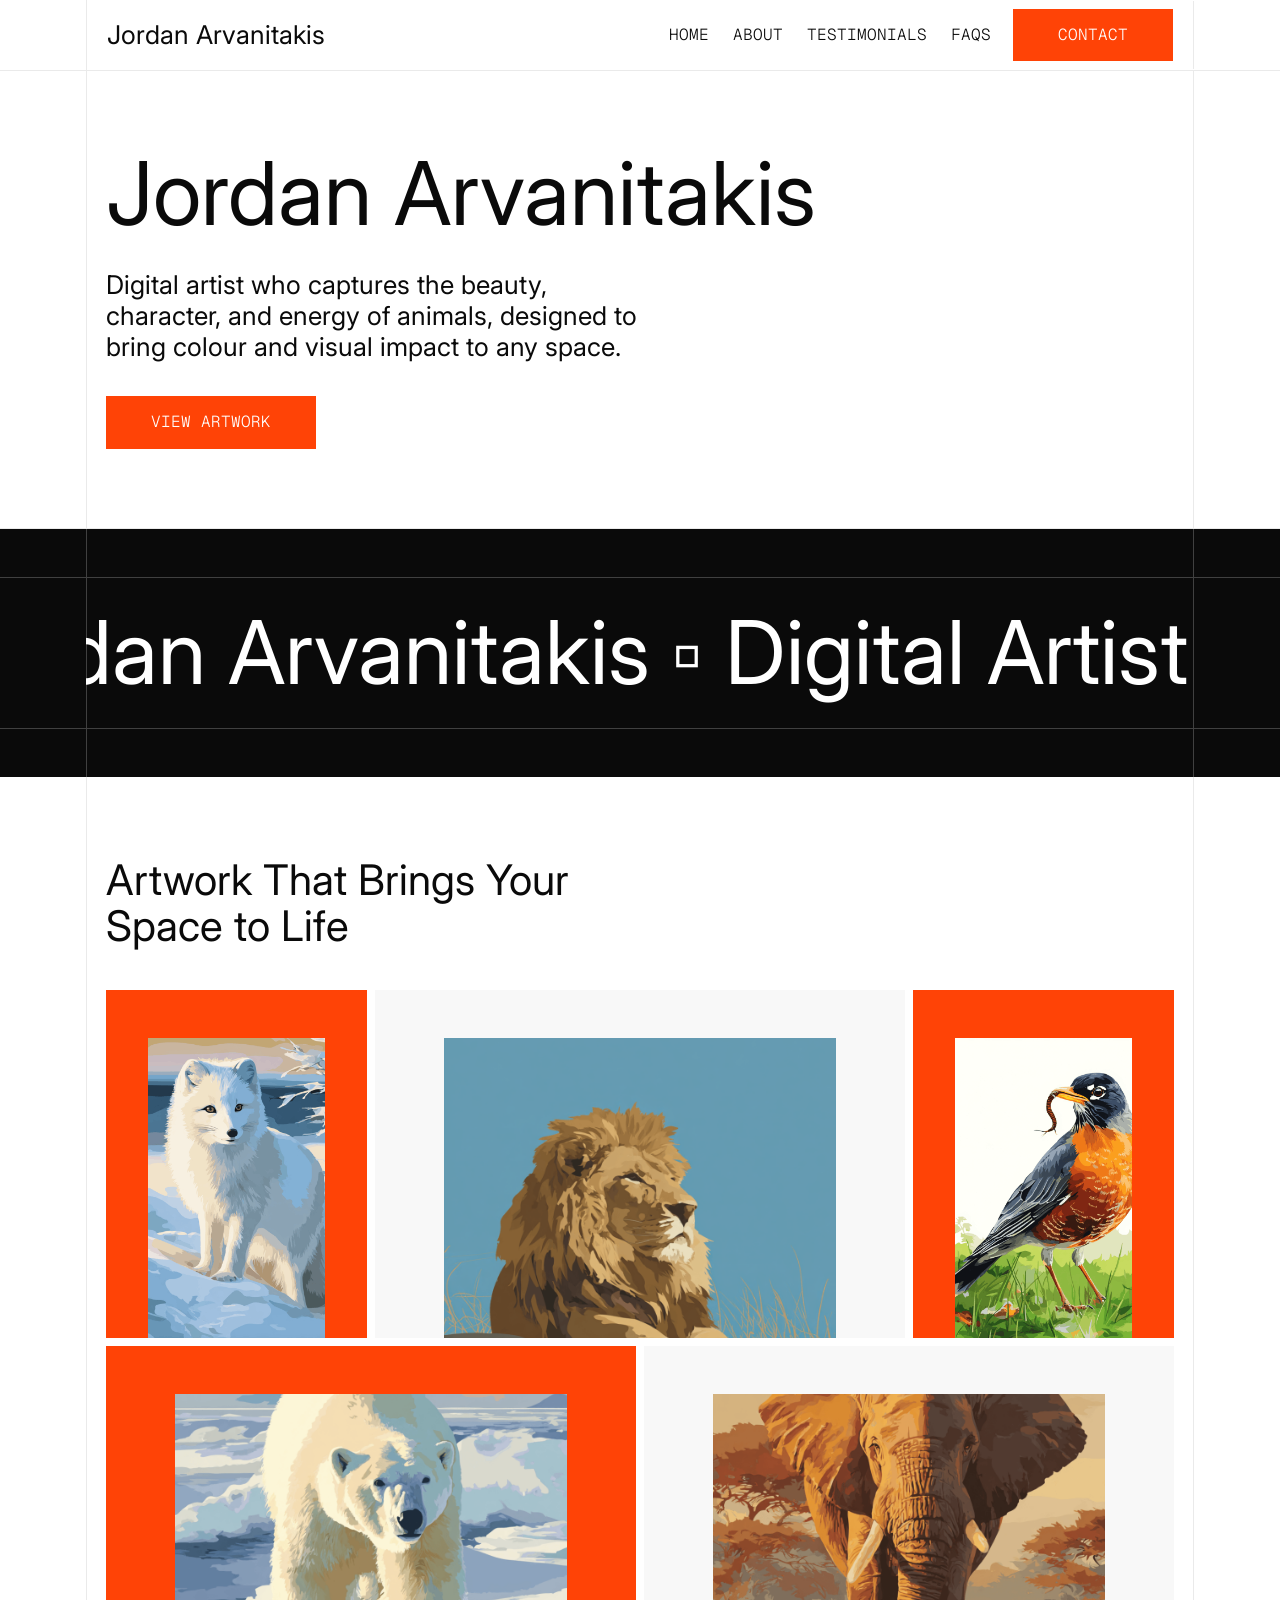
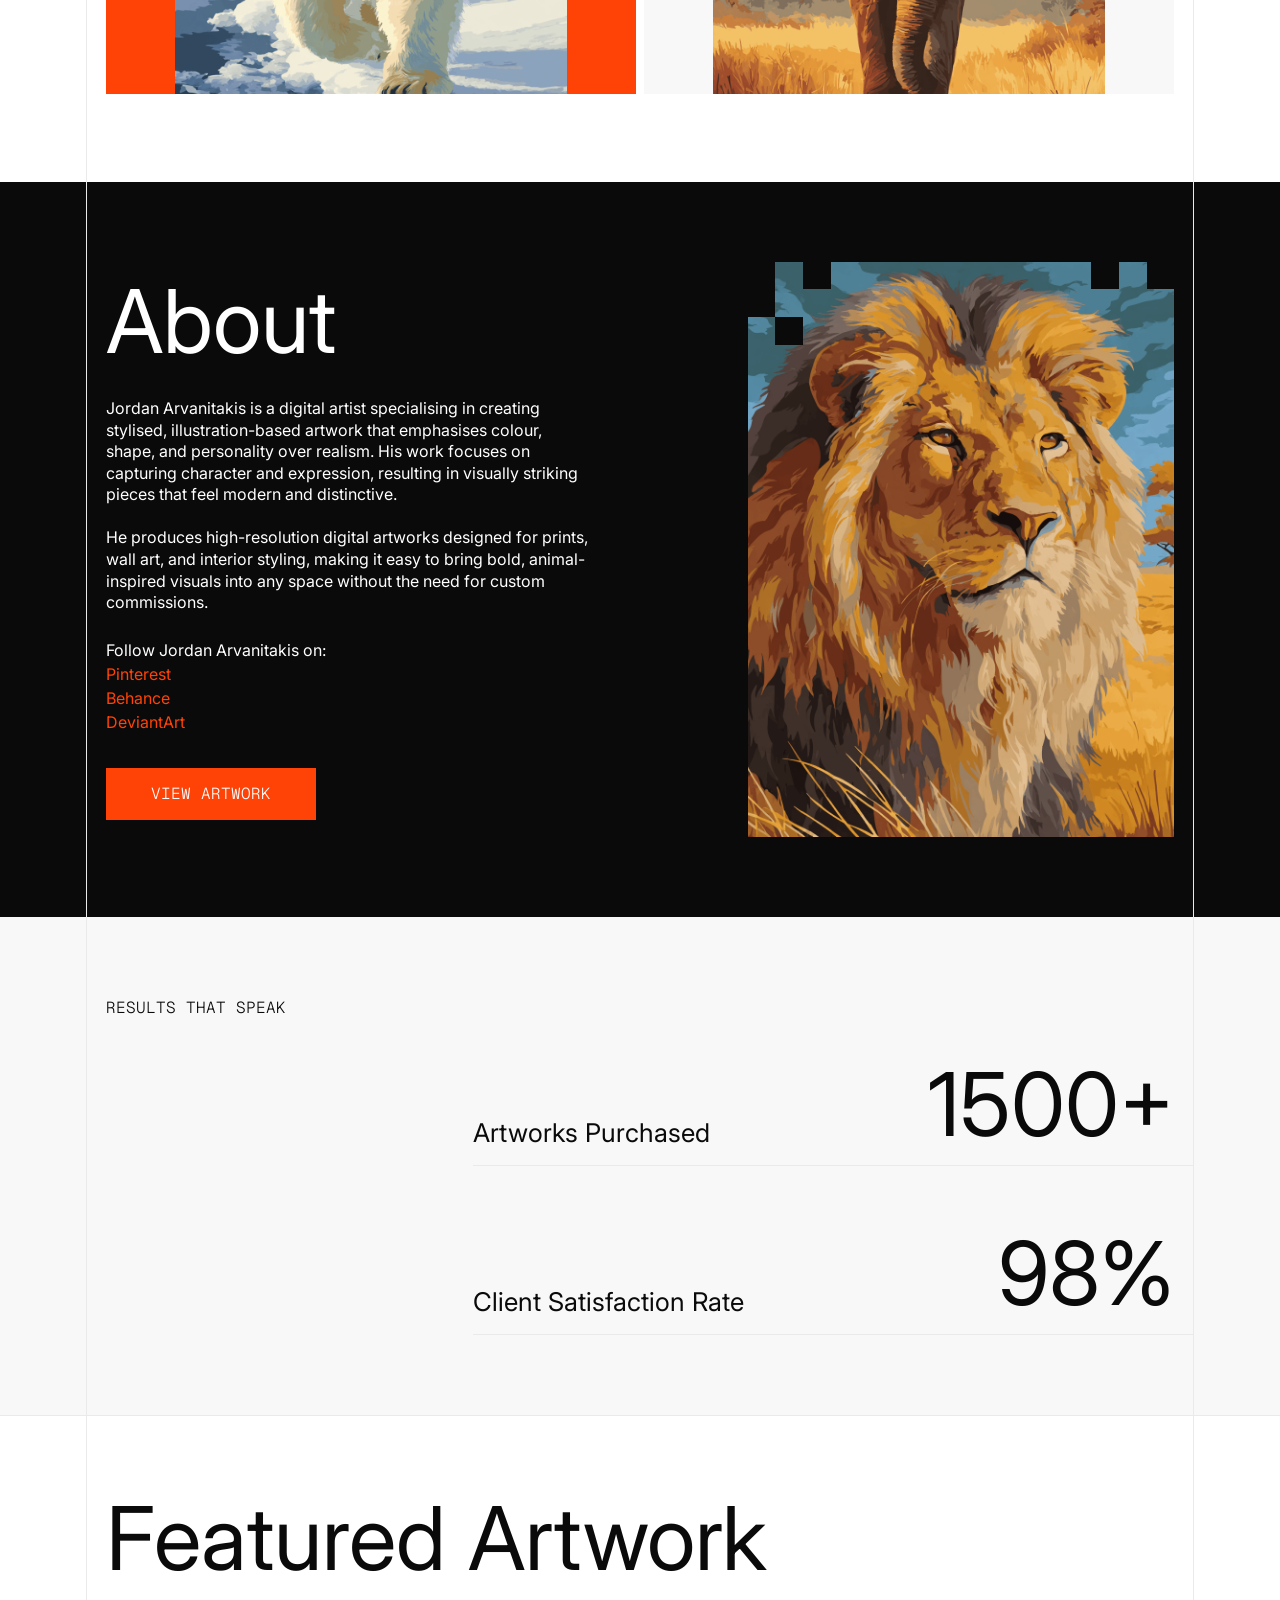
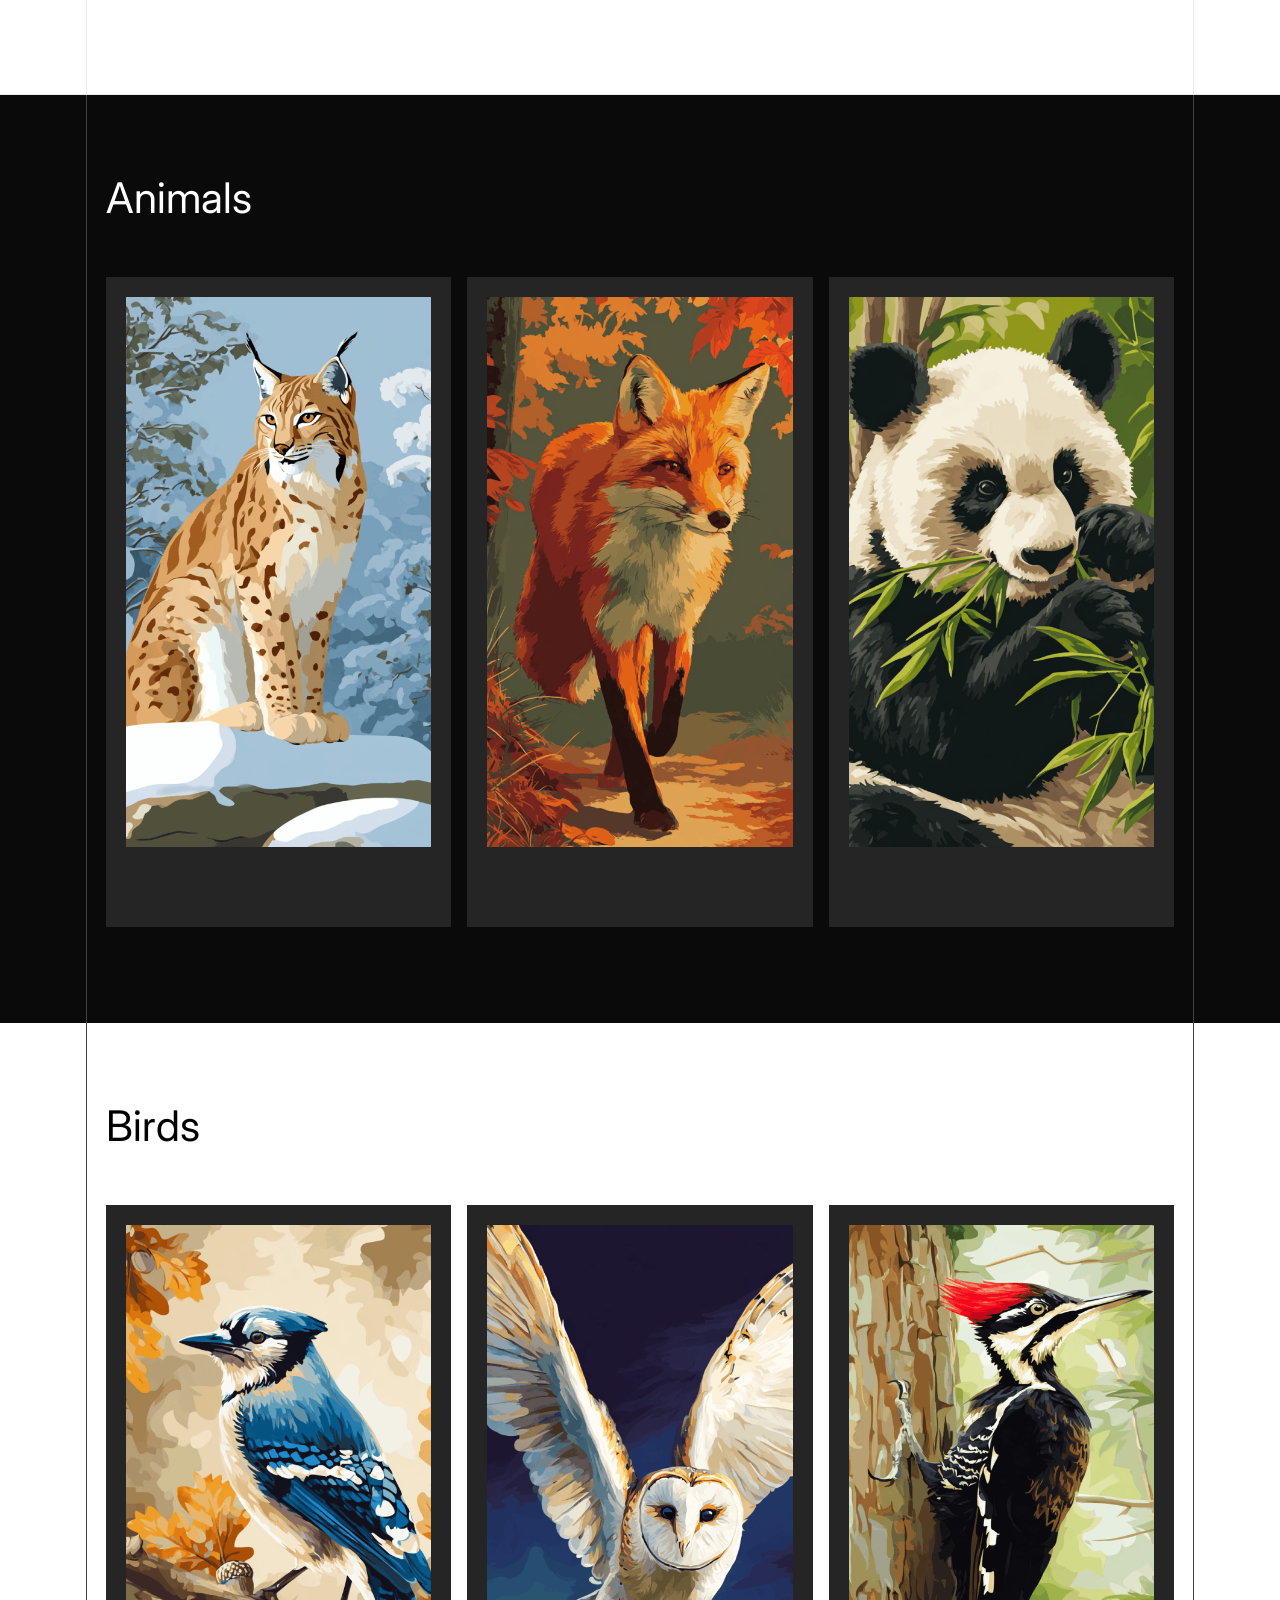
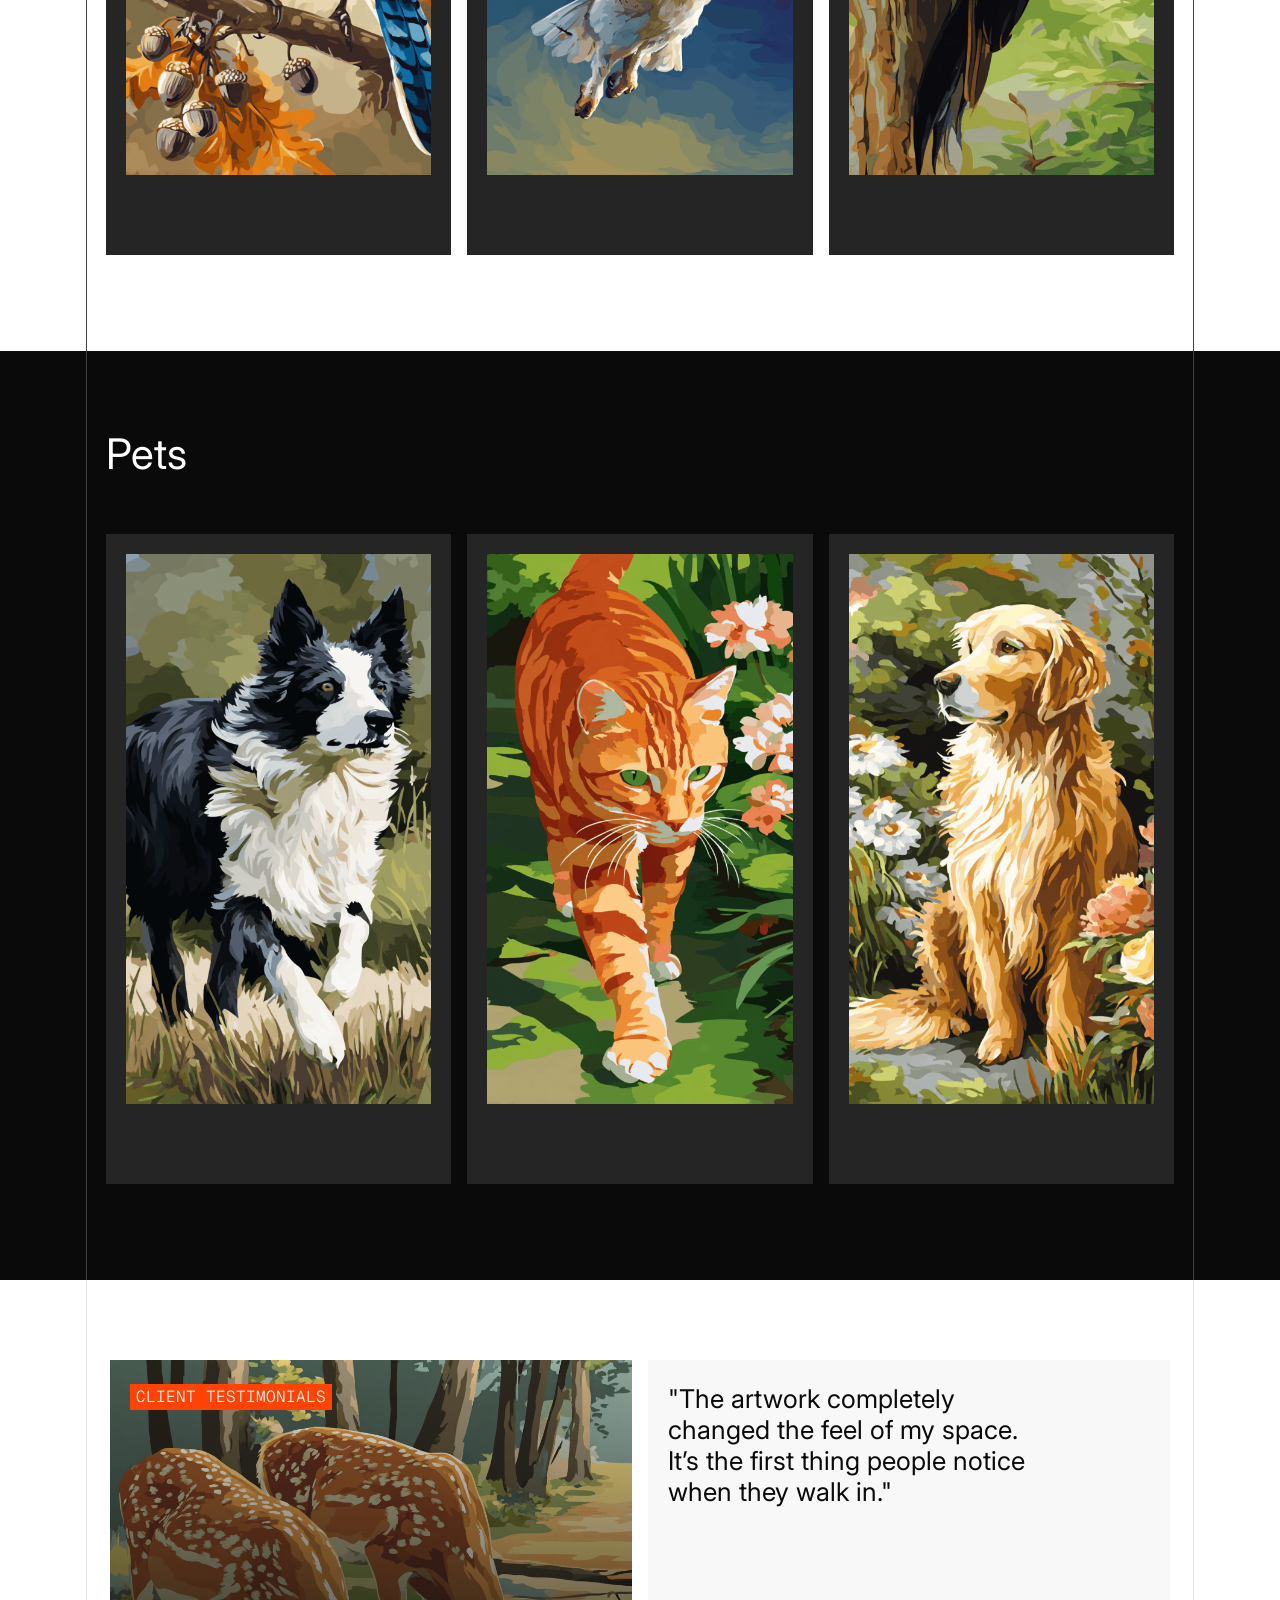
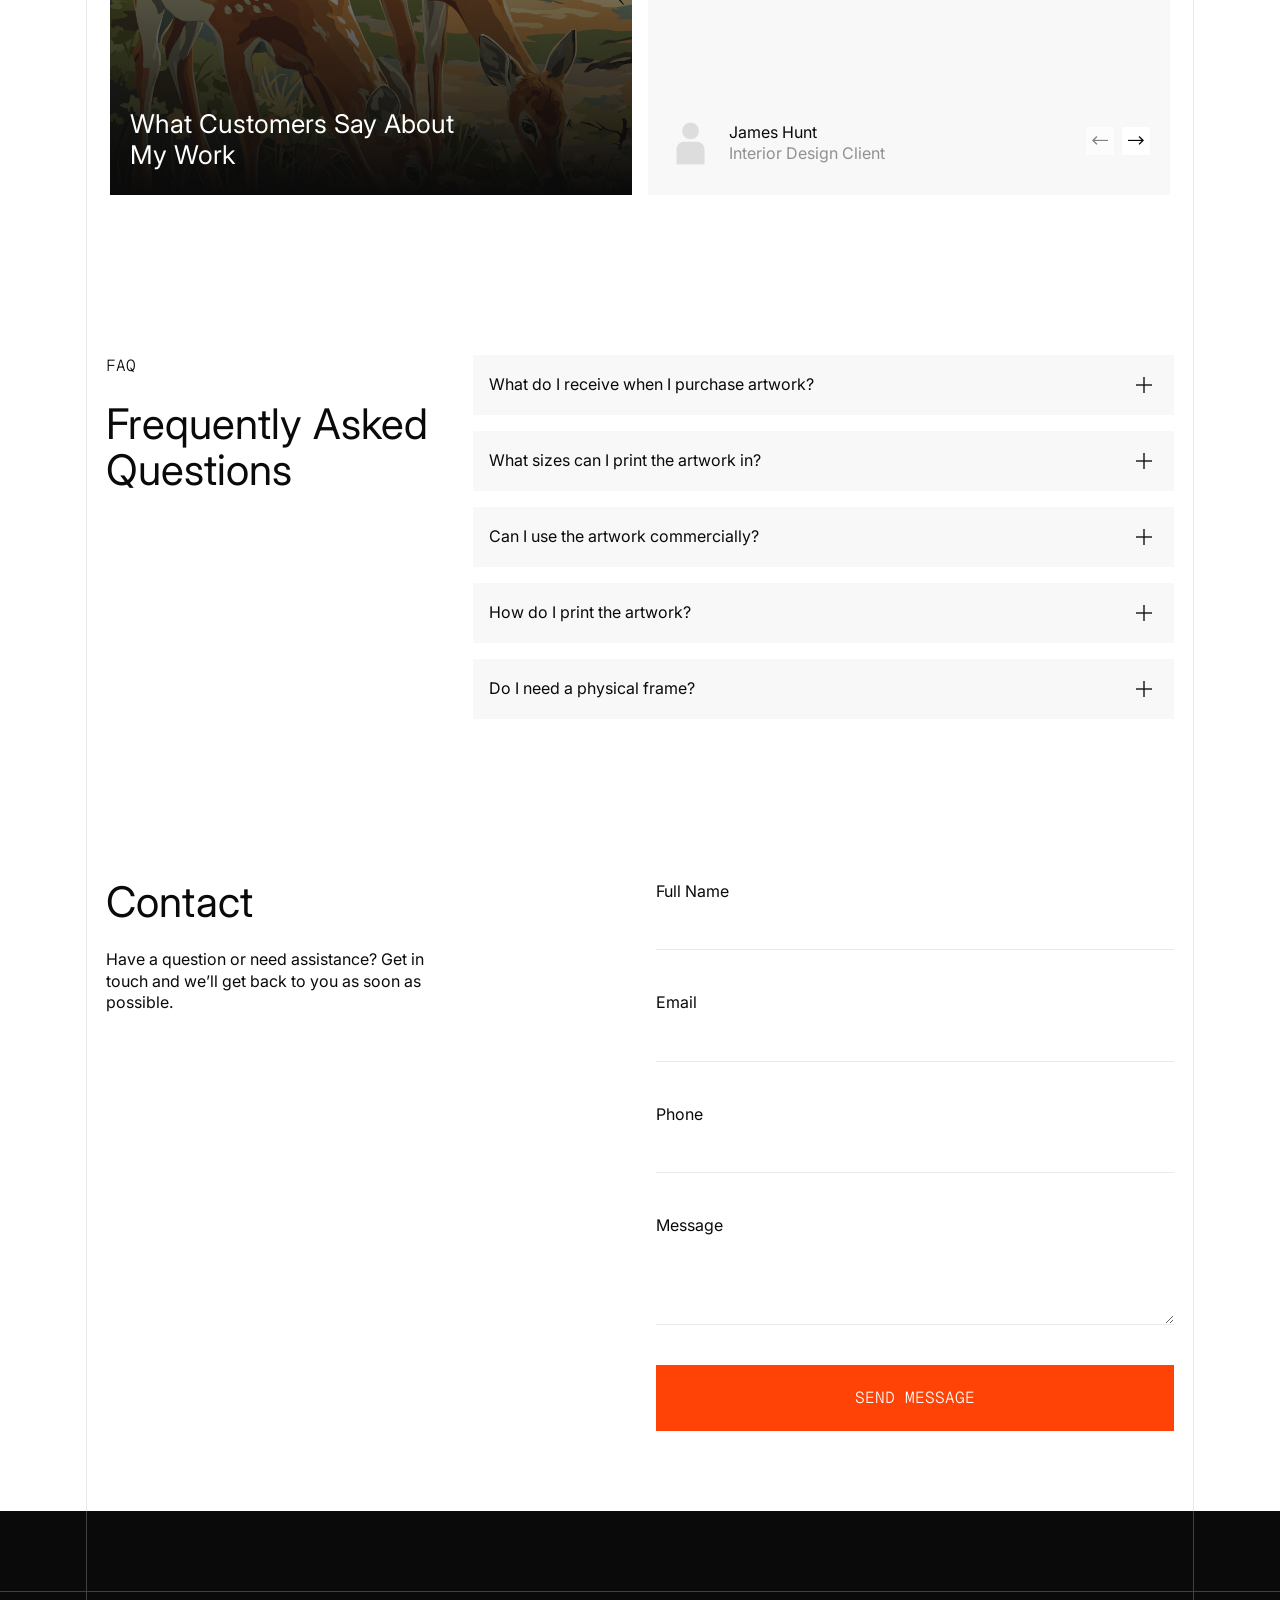
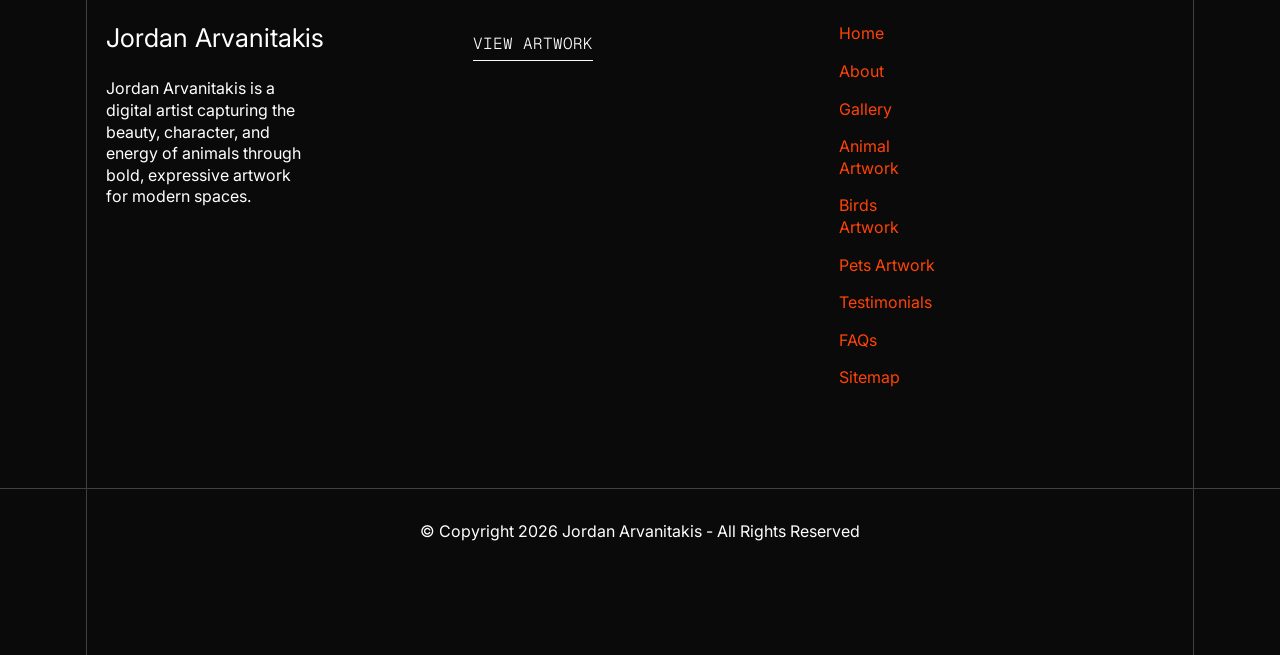
==== index.html @ 24ce5877 "Add files via upload" ====
<!DOCTYPE html>
<html  >
<head>
  
  <meta charset="UTF-8">
  <meta http-equiv="X-UA-Compatible" content="IE=edge">
  
  <meta name="viewport" content="width=device-width, initial-scale=1, minimum-scale=1">
  <link rel="shortcut icon" href="assets/images/jordan-arvanitakis-favicon.png-128x128.png" type="image/x-icon">
  <meta name="description" content="Jordan Arvanitakis is a digital artist capturing the beauty, character, and energy of animals, designed to bring colour and visual impact to any space.">
  
  
  <title>Jordan Arvanitakis - Digital Artist</title>
  <link rel="stylesheet" href="assets/web/assets/mobirise-icons2/mobirise2.css">
  <link rel="stylesheet" href="assets/bootstrap/css/bootstrap.min.css">
  <link rel="stylesheet" href="assets/dropdown/css/style.css">
  <link rel="stylesheet" href="assets/socicon/css/styles.css">
  <link rel="stylesheet" href="assets/theme/css/style.css">
  <link rel="stylesheet" href="assets/recaptcha.css">
  <link rel="preload" href="https://fonts.googleapis.com/css?family=Inter:100,200,300,400,500,600,700,800,900,100i,200i,300i,400i,500i,600i,700i,800i,900i&display=swap" as="style" onload="this.onload=null;this.rel='stylesheet'">
  <noscript><link rel="stylesheet" href="https://fonts.googleapis.com/css?family=Inter:100,200,300,400,500,600,700,800,900,100i,200i,300i,400i,500i,600i,700i,800i,900i&display=swap"></noscript>
  <link rel="preload" href="https://fonts.googleapis.com/css?family=Geist+Mono:100,200,300,400,500,600,700,800,900&display=swap" as="style" onload="this.onload=null;this.rel='stylesheet'">
  <noscript><link rel="stylesheet" href="https://fonts.googleapis.com/css?family=Geist+Mono:100,200,300,400,500,600,700,800,900&display=swap"></noscript>
  <link rel="preload" as="style" href="assets/mobirise/css/mbr-additional.css?v=GdIv7I"><link rel="stylesheet" href="assets/mobirise/css/mbr-additional.css?v=GdIv7I" type="text/css">

  
  <meta name="google-site-verification" content="f8q4FgjmAoF-cFjdbqZAluXVYuBTKn4Tgm8tAEx5ZVU" />
  
</head>
<body>
  
  <section data-bs-version="5.1" class="menu menu01 capturem5 cid-uZd7XUgKA3" once="menu" id="menu01-0">
    

    <nav class="navbar navbar-dropdown navbar-expand-lg">
        <div class="content-wrap container">
            <div class="navbar-brand">
                
                <span class="navbar-caption-wrap"><a class="navbar-caption text-black text-primary display-5" href="https://www.jordanarvanitakis.com/">Jordan Arvanitakis<br></a></span>
            </div>
            <button class="navbar-toggler" type="button" data-toggle="collapse" data-bs-toggle="collapse" data-target="#navbarSupportedContent" data-bs-target="#navbarSupportedContent" aria-controls="navbarNavAltMarkup" aria-expanded="false" aria-label="Toggle navigation">
                <div class="hamburger">
                    <span></span>
                    <span></span>
                    <span></span>
                    <span></span>
                </div>
            </button>
            <div class="collapse navbar-collapse" id="navbarSupportedContent">
                <ul class="navbar-nav nav-dropdown" data-app-modern-menu="true"><li class="nav-item"><a class="nav-link link text-black text-primary display-4" href="https://www.jordanarvanitakis.com/">Home</a></li>
                    <li class="nav-item"><a class="nav-link link text-black text-primary display-4" href="index.html#header02-6">About</a></li>
                    <li class="nav-item"><a class="nav-link link text-black text-primary display-4" href="index.html#slider01-d">Testimonials</a>
                    </li>
                    <li class="nav-item"><a class="nav-link link text-black text-primary display-4" href="index.html#list02-g">FAQS</a>
                    </li></ul>
                
                <div class="navbar-buttons mbr-section-btn"><a class="btn btn-primary display-4" href="index.html#form01-7">Contact</a></div>
            </div>
        </div>
    </nav>
</section>

<section data-bs-version="5.1" class="header01 capturem5 cid-uZd7Y5d0xW" id="header01-1">
	

	
	

	<div class="container">
		<div class="row">
			<div class="col-12">
				<div class="content-wrapper">
					<div class="content-wrap">
						<h1 class="mbr-section-title mbr-fonts-style display-1">Jordan Arvanitakis</h1>
						<div class="text-wrapper">
							<p class="mbr-text mbr-fonts-style display-5">
								Digital artist who captures the beauty, character, and energy of animals, designed to bring colour and visual impact to any space.
							</p>
						</div>
						<div class="mbr-section-btn"><a class="btn btn-primary display-4" href="index.html#header01-5">VIEW Artwork</a></div>
					</div>
				</div>
			</div>
		</div>
	</div>
</section>

<section data-bs-version="5.1" class="features01 capturem5 cid-uZd80nvtVZ" id="features01-2">
    

    
    <div class="container">
        <div class="content-wrapper">
            <div class="border-wrap border_1"></div>
            <div class="content-wrap">
                <div class="loop-container">
                    <div class="item display-1" data-linewords="▫️ Jordan Arvanitakis ▫️ Digital Artist ▫️ Jordan Arvanitakis ▫️ Digital Artist" data-direction="-1" data-speed="0.05">
                    </div>
                    <div class="item display-1" data-linewords="▫️ Jordan Arvanitakis ▫️ Digital Artist ▫️ Jordan Arvanitakis ▫️ Digital Artist" data-direction="-1" data-speed="0.05">
                    </div>
                </div>
            </div>
            <div class="border-wrap border_2"></div>
        </div>
    </div>
</section>

<section data-bs-version="5.1" class="features03 capturem5 cid-uZd812lP8F" id="features03-3">
    

    
    

    <div class="container">
        <div class="row">
            <div class="col-12">
                <div class="content-wrapper">
                    <div class="content-wrap row justify-content-between title-wrapper">
                        <div class="col-12 col-lg-6 item">
                            <h2 class="mbr-section-title mbr-fonts-style display-2">Artwork That Brings Your Space to Life</h2>
                        </div>
                        <div class="col-12 col-lg-3 item">
                            
                        </div>
                    </div>
                    <div class="content-wrap row justify-content-center">
                        <div class="col-12 col-lg-3 item features-image">
                            <div class="item-wrapper card_1">
                                <div class="item-content">
                                    
                                    
                                    
                                </div>
                                <div class="item-img">
                                    <img src="assets/images/wolf-2.png-425x531.png" alt="image of a wolf">
                                </div>
                            </div>
                        </div>
                        <div class="col-12 col-lg-6 item features-image">
                            <div class="item-wrapper card_2">
                                <div class="item-content">
                                    
                                    <div class="text-wrap_2">
                                        
                                    </div>
                                    
                                </div>
                                <div class="item-img">
                                    <img src="assets/images/lion-3.png-928x1160.png" alt="image of a lion">
                                </div>
                            </div>
                        </div>
                        <div class="col-12 col-lg-3 item features-image">
                            <div class="item-wrapper card_1">
                                <div class="item-content">
                                    
                                    
                                    
                                </div>
                                <div class="item-img">
                                    <img src="assets/images/yellow-crest.png-425x531.png" alt="image of a yellow crest">
                                </div>
                            </div>
                        </div>
                        <div class="col-12 col-lg-6 item features-image">
                            <div class="item-wrapper card_1">
                                <div class="item-content">
                                    
                                    <div class="text-wrap_1">
                                        
                                    </div>
                                    
                                </div>
                                <div class="item-img">
                                    <img src="assets/images/polar-bear.png-928x1160.png" alt="image of a polar bear">
                                </div>
                            </div>
                        </div>
                        <div class="col-12 col-lg-6 item features-image">
                            <div class="item-wrapper card_2">
                                <div class="item-content">
                                    
                                    <div class="text-wrap_2">
                                        
                                    </div>
                                    
                                </div>
                                <div class="item-img">
                                    <img src="assets/images/elephant.png-928x1160.png" alt="image of an elephant">
                                </div>
                            </div>
                        </div>
                    </div>
                </div>
            </div>
        </div>
    </div>
</section>

<section data-bs-version="5.1" class="header02 capturem5 cid-vgP8J8zb83" id="header02-6">
    

    
    

    <div class="container">
        <div class="row">
            <div class="col-12">
                <div class="content-wrapper">
                    <div class="content-wrap row">
                        <div class="col-12 col-lg-7">
                            <h2 class="mbr-section-title mbr-fonts-style display-1">
								About</h2>
                            <div class="text-wrapper">
                                <p class="mbr-text mbr-fonts-style display-7">Jordan Arvanitakis is a digital artist specialising in creating stylised, illustration-based artwork that emphasises colour, shape, and personality over realism. His work focuses on capturing character and expression, resulting in visually striking pieces that feel modern and distinctive.<br><br>He produces high-resolution digital artworks designed for prints, wall art, and interior styling, making it easy to bring bold, animal-inspired visuals into any space without the need for custom commissions.<br></p>
                            </div><br>
                            <div class="text-wrapper">
                                <p class="mbr-text mbr-fonts-style display-7">Follow Jordan Arvanitakis on:
                                </p><br>
                                <p class="mbr-text mbr-fonts-style display-7"><a href="https://au.pinterest.com/artistjordanarvanitakis/">Pinterest</a>
                                </p><br>
                                 <p class="mbr-text mbr-fonts-style display-7"><a href="https://www.behance.net/jordanarvanit">Behance</a>
                                </p><br>
                                 <p class="mbr-text mbr-fonts-style display-7"><a href="https://www.deviantart.com/jordan-arvanitakis">DeviantArt</a>
                                </p>
                            </div>
                            <div class="mbr-section-btn"><a class="btn btn-primary display-4" href="index.html#header01-5">View Artwork</a></div>
                        </div>
                        <div class="col-12 col-lg-5">
                            <div class="image-wrapper">
                                <div class="decor-wrap decor_1">
                                    <div class="item-decor"></div>
                                    <div class="item-decor decor-opacity"></div>
                                    <div class="item-decor"></div>
                                    <div class="item-decor"></div>
                                    <div class="item-decor decor-opacity"></div>
                                    <div class="item-decor decor-opacity"></div>
                                    <div class="item-decor decor-opacity"></div>
                                    <div class="item-decor shadow-none"></div>
                                    <div class="item-decor decor-opacity"></div>
                                </div>
                                <div class="decor-wrap decor_2">
                                    <div class="item-decor"></div>
                                    <div class="item-decor decor-opacity"></div>
                                    <div class="item-decor"></div>
                                </div>
                                <div class="image-wrap">
                                    <img src="assets/images/lion.png-960x1200.png" alt="image of a lion">
                                </div>
                            </div>
                        </div>
                    </div>
                </div>
            </div>
        </div>
    </div>
</section>

<section data-bs-version="5.1" class="features06 capturem5 cid-vgOkMpf8oq" id="features06-0">
	

	
	

	<div class="container">
		<div class="row">
			<div class="col-12">
				<div class="content-wrapper">
					<div class="content-wrap row">
						<div class="col-12 col-lg-4">
							<p class="mbr-label mbr-fonts-style display-4">
								Results That Speak
							</p>
							
						</div>
						<div class="col-12 col-lg-8">
							
							<div class="items-wrapper">
								<div class="item features-without-image">
									<div class="item-wrapper">
										<div class="item-content">
											<h4 class="item-title mbr-fonts-style display-5">
												Artworks Purchased</h4>
											<p class="item-number mbr-fonts-style display-1">1500+
											</p>
										</div>
									</div>
								</div>
								<div class="item features-without-image">
									<div class="item-wrapper">
										<div class="item-content">
											<h4 class="item-title mbr-fonts-style display-5">Client Satisfaction Rate</h4>
											<p class="item-number mbr-fonts-style display-1">
												98%
											</p>
										</div>
									</div>
								</div>
							</div>
						</div>
					</div>
				</div>
			</div>
		</div>
	</div>
</section>

<section data-bs-version="5.1" class="header01 capturem5 cid-vgP833PeA4" id="header01-5">
	

	
	

	<div class="container">
		<div class="row">
			<div class="col-12">
				<div class="content-wrapper">
					<div class="content-wrap">
						<h2 class="mbr-section-title mbr-fonts-style display-1">
							Featured Artwork</h2>
						<div class="text-wrapper">
							
						</div>
						
					</div>
				</div>
			</div>
		</div>
	</div>
</section>

<section data-bs-version="5.1" class="pricing02 capturem5 cid-uZd8pDaQQe" id="pricing02-h">
    

    
    

    <div class="container">
        <div class="row">
            <div class="col-12">
                <div class="content-wrapper">
                    <div class="content-wrap row justify-content-between title-wrapper">
                        <div class="col-12 item">
                            <h2 class="mbr-section-title mbr-fonts-style display-2">Animals</h2>
                        </div>
                    </div>
                    <div class="content-wrap row justify-content-center">
                        <div class="col-12 col-lg-4 item features-image">
                            <div class="item-wrapper">
                                <div class="item-img">
                                    <img src="assets/images/cheetah-730x913.png" alt="image of a cheetah">
                                </div>
                                <div class="item-content">
                                    
                                    
                                    
                                </div>
                                
                            </div>
                        </div>
                        <div class="col-12 col-lg-4 item features-image">
                            <div class="item-wrapper">
                                <div class="item-img">
                                    <img src="assets/images/fox-730x913.png" alt="image of a fox">
                                </div>
                                <div class="item-content">
                                    
                                    
                                    
                                </div>
                                
                            </div>
                        </div>
                        <div class="col-12 col-lg-4 item features-image">
                            <div class="item-wrapper">
                                <div class="item-img">
                                    <img src="assets/images/panda-730x913.png" alt="image of a panda">
                                </div>
                                <div class="item-content">
                                    
                                    
                                    
                                </div>
                                
                            </div>
                        </div>
                    </div>
                </div>
            </div>
        </div>
    </div>
</section>

<section data-bs-version="5.1" class="pricing02 capturem5 cid-vgOLtzJlMx" id="pricing02-3">
    

    
    

    <div class="container">
        <div class="row">
            <div class="col-12">
                <div class="content-wrapper">
                    <div class="content-wrap row justify-content-between title-wrapper">
                        <div class="col-12 item">
                            <h2 class="mbr-section-title mbr-fonts-style display-2">Birds</h2>
                        </div>
                    </div>
                    <div class="content-wrap row justify-content-center">
                        <div class="col-12 col-lg-4 item features-image">
                            <div class="item-wrapper">
                                <div class="item-img">
                                    <img src="assets/images/bluejay.png-730x913.png" alt="image of a bluejay">
                                </div>
                                <div class="item-content">
                                    
                                    
                                    
                                </div>
                                
                            </div>
                        </div>
                        <div class="col-12 col-lg-4 item features-image">
                            <div class="item-wrapper">
                                <div class="item-img">
                                    <img src="assets/images/tawny-owl.png-730x913.png" alt="image of a tawny owl">
                                </div>
                                <div class="item-content">
                                    
                                    
                                    
                                </div>
                                
                            </div>
                        </div>
                        <div class="col-12 col-lg-4 item features-image">
                            <div class="item-wrapper">
                                <div class="item-img">
                                    <img src="assets/images/woodpecker.png-730x913.png" alt="image of a woodpecker">
                                </div>
                                <div class="item-content">
                                    
                                    
                                    
                                </div>
                                
                            </div>
                        </div>
                    </div>
                </div>
            </div>
        </div>
    </div>
</section>

<section data-bs-version="5.1" class="pricing02 capturem5 cid-vgOLtZz6Tv" id="pricing02-4">
    

    
    

    <div class="container">
        <div class="row">
            <div class="col-12">
                <div class="content-wrapper">
                    <div class="content-wrap row justify-content-between title-wrapper">
                        <div class="col-12 item">
                            <h2 class="mbr-section-title mbr-fonts-style display-2">Pets</h2>
                        </div>
                    </div>
                    <div class="content-wrap row justify-content-center">
                        <div class="col-12 col-lg-4 item features-image">
                            <div class="item-wrapper">
                                <div class="item-img">
                                    <img src="assets/images/border-collie.png-730x913.png" alt="image of a border collie">
                                </div>
                                <div class="item-content">
                                    
                                    
                                    
                                </div>
                                
                            </div>
                        </div>
                        <div class="col-12 col-lg-4 item features-image">
                            <div class="item-wrapper">
                                <div class="item-img">
                                    <img src="assets/images/ginger-cat.png-730x913.png" alt="image of a ginger cat">
                                </div>
                                <div class="item-content">
                                    
                                    
                                    
                                </div>
                                
                            </div>
                        </div>
                        <div class="col-12 col-lg-4 item features-image">
                            <div class="item-wrapper">
                                <div class="item-img">
                                    <img src="assets/images/golden-retriever.png-730x913.png" alt="image of a german shephard">
                                </div>
                                <div class="item-content">
                                    
                                    
                                    
                                </div>
                                
                            </div>
                        </div>
                    </div>
                </div>
            </div>
        </div>
    </div>
</section>

<section data-bs-version="5.1" class="slider01 mbr-embla capturem5 cid-uZd8h9ROF5" id="slider01-d">

    
    

    <div class="container">
        <div class="row">
            <div class="col-12">
                <div class="content-wrapper">
                    <div class="content-wrap row">
                        <div class="col-12 col-lg-6 card">
                            <div class="card-wrapper">
                                <div class="label-wrapper">
                                    <p class="mbr-label mbr-fonts-style display-4">
                                        Client Testimonials
                                    </p>
                                </div>
                                <div class="image-wrapper">
                                    <img src="assets/images/deer.png-960x1200.png" alt="image of two deers">
                                </div>
                                <div class="title-wrapper">
                                    <div class="title-wrap">
                                        <h2 class="mbr-section-title mbr-fonts-style display-5">
                                            What Customers Say About My Work</h2>
                                    </div>
                                    
                                </div>
                            </div>
                        </div>
                        <div class="col-12 col-lg-6 card">
                            <div class="embla" data-skip-snaps="true" data-align="center" data-contain-scroll="trimSnaps" data-auto-play-interval="2" data-draggable="true">
                                <div class="embla__viewport container">
                                    <div class="embla__container">
                                        <div class="embla__slide slider-image item">
                                            <div class="slide-content">
                                                <div class="item-wrapper">
                                                    <div class="text-wrapper">
                                                        <p class="item-text mbr-fonts-style display-5">
                                                            "The artwork completely changed the feel of my space. It’s the first thing people notice when they walk in."
                                                        </p>
                                                    </div>
                                                    <div class="person-wrapper">
                                                        <div class="person-wrap">
                                                            <div class="item-img">
                                                                <img src="assets/images/mbr-90x90.png" alt="">
                                                            </div>
                                                            <div class="name-wrap">
                                                                <p class="item-name mbr-fonts-style display-7">
                                                                    James Hunt
                                                                </p>
                                                                <p class="item-role mbr-fonts-style display-7">
                                                                    Interior Design Client
                                                                </p>
                                                            </div>
                                                        </div>
                                                    </div>
                                                </div>
                                            </div>
                                        </div>
                                        <div class="embla__slide slider-image item">
                                            <div class="slide-content">
                                                <div class="item-wrapper">
                                                    <div class="text-wrapper">
                                                        <p class="item-text mbr-fonts-style display-5">
                                                            "High-quality and incredibly detailed. You can tell real care went into these pieces."
                                                        </p>
                                                    </div>
                                                    <div class="person-wrapper">
                                                        <div class="person-wrap">
                                                            <div class="item-img">
                                                                <img src="assets/images/mbr-90x90.png" alt="">
                                                            </div>
                                                            <div class="name-wrap">
                                                                <p class="item-name mbr-fonts-style display-7">
                                                                    Ryan</p>
                                                                <p class="item-role mbr-fonts-style display-7">
                                                                    Digital Art Buyer
                                                                </p>
                                                            </div>
                                                        </div>
                                                    </div>
                                                </div>
                                            </div>
                                        </div>
                                        <div class="embla__slide slider-image item">
                                            <div class="slide-content">
                                                <div class="item-wrapper">
                                                    <div class="text-wrapper">
                                                        <p class="item-text mbr-fonts-style display-5">
                                                            "I was looking for something unique that didn’t feel mass-produced, and this artwork delivered exactly that. The detail and colour are incredible; it’s added so much character to my home office."
                                                        </p>
                                                    </div>
                                                    <div class="person-wrapper">
                                                        <div class="person-wrap">
                                                            <div class="item-img">
                                                                <img src="assets/images/mbr-90x90.png" alt="">
                                                            </div>
                                                            <div class="name-wrap">
                                                                <p class="item-name mbr-fonts-style display-7">
                                                                    Ming&nbsp;</p>
                                                                <p class="item-role mbr-fonts-style display-7">
                                                                    Interior Designer</p>
                                                            </div>
                                                        </div>
                                                    </div>
                                                </div>
                                            </div>
                                        </div>
                                    </div>
                                </div>
                                <button class="embla__button embla__button--prev">
                                    <span class="mobi-mbri mobi-mbri-left mbr-iconfont" aria-hidden="true"></span>
                                    <span class="sr-only visually-hidden visually-hidden visually-hidden">Previous</span>
                                </button>
                                <button class="embla__button embla__button--next">
                                    <span class="mobi-mbri mobi-mbri-right mbr-iconfont" aria-hidden="true"></span>
                                    <span class="sr-only visually-hidden visually-hidden visually-hidden">Next</span>
                                </button>
                            </div>
                        </div>
                    </div>
                </div>
            </div>
        </div>
    </div>
</section>

<section data-bs-version="5.1" class="list01 capturem5 cid-uZd8pcfJGj" id="list02-g">
    

    
    

    <div class="container">
        <div class="row">
            <div class="col-12">
                <div class="content-wrapper">
                    <div class="content-wrap row">
                        <div class="col-12 col-lg-4">
                            <div class="title-wrapper">
                                <p class="mbr-label mbr-fonts-style display-4">
                                    FAQ
                                </p>
                                <h2 class="mbr-section-title mbr-fonts-style display-2">
                                    Frequently Asked Questions</h2>
                                <div class="text-wrapper">
                                    
                                </div>
                            </div>
                        </div>
                        <div class="col-12 col-lg-8">
                            <div id="bootstrap-accordion_11" class="panel-group accordionStyles accordion" role="tablist" aria-multiselectable="true">
                                <div class="card little-radius">
                                    <div class="card-header" role="tab" id="headingOne">
                                        <a role="button" class="panel-title collapsed" data-toggle="collapse" data-bs-toggle="collapse" data-core="" href="#collapse1_11" aria-expanded="false" aria-controls="collapse1">
                                            <h4 class="panel-title-edit mbr-fonts-style display-7">What do I receive when I purchase artwork?</h4>
                                            <div class="icon-wrapper">
                                                <span class="sign mobi-mbri mobi-mbri-plus mbr-iconfont"></span>
                                            </div>
                                        </a>
                                    </div>
                                    <div id="collapse1_11" class="panel-collapse noScroll collapse" role="tabpanel" aria-labelledby="headingOne" data-parent="#accordion" data-bs-parent="#bootstrap-accordion_11">
                                        <div class="panel-body">
                                            <p class="panel-text mbr-fonts-style display-7">
                                                You’ll receive a high-resolution digital file that can be downloaded instantly and used for printing or digital display.
                                            </p>
                                        </div>
                                    </div>
                                </div>
                                <div class="card little-radius">
                                    <div class="card-header" role="tab" id="headingTwo">
                                        <a role="button" class="panel-title collapsed" data-toggle="collapse" data-bs-toggle="collapse" data-core="" href="#collapse2_11" aria-expanded="false" aria-controls="collapse2">
                                            <h4 class="panel-title-edit mbr-fonts-style display-7">What sizes can I print the artwork in?</h4>
                                            <div class="icon-wrapper">
                                                <span class="sign mobi-mbri mobi-mbri-plus mbr-iconfont"></span>
                                            </div>
                                        </a>
                                    </div>
                                    <div id="collapse2_11" class="panel-collapse noScroll collapse" role="tabpanel" aria-labelledby="headingTwo" data-parent="#accordion" data-bs-parent="#bootstrap-accordion_11">
                                        <div class="panel-body">
                                            <p class="panel-text mbr-fonts-style display-7">
                                                Files are provided in high resolution, making them suitable for a range of print sizes from small frames to large wall pieces.
                                            </p>
                                        </div>
                                    </div>
                                </div>
                                <div class="card little-radius">
                                    <div class="card-header" role="tab" id="headingThree">
                                        <a role="button" class="panel-title collapsed" data-toggle="collapse" data-bs-toggle="collapse" data-core="" href="#collapse3_11" aria-expanded="false" aria-controls="collapse3">
                                            <h4 class="panel-title-edit mbr-fonts-style display-7">Can I use the artwork commercially?</h4>
                                            <div class="icon-wrapper">
                                                <span class="sign mobi-mbri mobi-mbri-plus mbr-iconfont"></span>
                                            </div>
                                        </a>
                                    </div>
                                    <div id="collapse3_11" class="panel-collapse noScroll collapse" role="tabpanel" aria-labelledby="headingThree" data-parent="#accordion" data-bs-parent="#bootstrap-accordion_11">
                                        <div class="panel-body">
                                            <p class="panel-text mbr-fonts-style display-7">
                                                Artwork is for personal use unless otherwise specified. Contact us for licensing options.
                                            </p>
                                        </div>
                                    </div>
                                </div>
                                <div class="card little-radius">
                                    <div class="card-header" role="tab" id="headingFour">
                                        <a role="button" class="panel-title collapsed" data-toggle="collapse" data-bs-toggle="collapse" data-core="" href="#collapse4_11" aria-expanded="false" aria-controls="collapse4">
                                            <h4 class="panel-title-edit mbr-fonts-style display-7">How do I print the artwork?</h4>
                                            <div class="icon-wrapper">
                                                <span class="sign mobi-mbri mobi-mbri-plus mbr-iconfont"></span>
                                            </div>
                                        </a>
                                    </div>
                                    <div id="collapse4_11" class="panel-collapse noScroll collapse" role="tabpanel" aria-labelledby="headingFour" data-parent="#accordion" data-bs-parent="#bootstrap-accordion_11">
                                        <div class="panel-body">
                                            <p class="panel-text mbr-fonts-style display-7">
                                                You can print at home, through a local print shop, or use online printing services for professional results.
                                            </p>
                                        </div>
                                    </div>
                                </div>
                                <div class="card little-radius">
                                    <div class="card-header" role="tab" id="headingFive">
                                        <a role="button" class="panel-title collapsed" data-toggle="collapse" data-bs-toggle="collapse" data-core="" href="#collapse5_11" aria-expanded="false" aria-controls="collapse4">
                                            <h4 class="panel-title-edit mbr-fonts-style display-7">Do I need a physical frame?</h4>
                                            <div class="icon-wrapper">
                                                <span class="sign mobi-mbri mobi-mbri-plus mbr-iconfont"></span>
                                            </div>
                                        </a>
                                    </div>
                                    <div id="collapse5_11" class="panel-collapse noScroll collapse" role="tabpanel" aria-labelledby="headingFive" data-parent="#accordion" data-bs-parent="#bootstrap-accordion_11">
                                        <div class="panel-body">
                                            <p class="panel-text mbr-fonts-style display-7">
                                                That’s up to you; artwork can be framed, mounted, or displayed digitally.
                                            </p>
                                        </div>
                                    </div>
                                </div>
                                
                            </div>
                        </div>
                    </div>
                </div>
            </div>
        </div>
    </div>
</section>

<section data-bs-version="5.1" class="Form01 capturem5 cid-vh1qsRgbxC" id="form01-8">
    

    
    

    <div class="container">
        <div class="row">
            <div class="col-12">
                <div class="content-wrapper">
                    <div class="content-wrap row">
                        <div class="col-12 col-lg-6">
                            <div class="title-wrapper">
                                <h2 class="mbr-section-title mbr-fonts-style display-2">
                                    Contact</h2>
                                <div class="text-wrapper">
                                    <p class="mbr-text mbr-fonts-style display-7">Have a question or need assistance? Get in touch and we’ll get back to you as soon as possible.<br></p>
                                </div>
                            </div>
                        </div>
                        <div class="col-12 col-lg-6">
                            <div class="mbr-form form-wrap middle-radius" data-form-type="formoid">
<!--Formbuilder Form-->
<form action="https://mobirise.eu/" method="POST" class="mbr-form form-with-styler" data-form-title="Form Name"><input type="hidden" name="email" data-form-email="true" value="Lb1Gh9Ms5fQz6gqaRqOCvmKEbuF7YrHnlVxMvzIgiT+8nti+7owjWxYybFK/Sf3KzYuRNCb8+I5IwXCiK73YuVsqP1mOgXf01YJawRIZNDkiAJHE0GEhjfmzDFFuC0n1.pJq9pQ7W6QxWb76ERXTwoo5G4++iVzAXuUaI0Nx5Y7tv/igE06eRl9aQnQIlmwLcpgzcy9bq00TmiTVggBHULdRn85dlm93i0QJsohtn5QamS3ASK9s9bVF5IZJYOf/X">
<div class="row">
<div hidden="hidden" data-form-alert="" class="alert alert-success col-12">Thank you. We will get in touch with you shortly.</div>
<div hidden="hidden" data-form-alert-danger="" class="alert alert-danger col-12"> Oops...! some problem! </div>
</div>
<div class="dragArea row">
<div class="col-lg-12 col-md-12 col-sm-12 form-group mb-3" data-for="name">
<label for="name-form01-8" class="form-control-label mbr-fonts-style display-7">Full Name</label>
<input type="text" name="name" data-form-field="name" class="form-control display-7" value="" id="name-form01-8">
</div>
<div class="col-lg-12 col-md-12 col-sm-12 form-group mb-3" data-for="email1">
<label for="email1-form01-8" class="form-control-label mbr-fonts-style display-7">Email</label>
<input type="email" name="email1" data-form-field="email1" class="form-control display-7" value="" id="email1-form01-8">
</div>
<div data-for="phone" class="col-lg-12 col-md-12 col-sm-12 form-group mb-3">
<label for="phone-form01-8" class="form-control-label mbr-fonts-style display-7">Phone</label>
<input type="text" name="phone" data-form-field="phone" class="form-control display-7" value="" id="phone-form01-8">
</div>
<div data-for="textarea" class="col-lg-12 col-md-12 col-sm-12 form-group mb-3">
<label for="textarea-form01-8" class="form-control-label mbr-fonts-style display-7">Message</label>
<textarea name="textarea" data-form-field="textarea" class="form-control display-7" id="textarea-form01-8"></textarea>
</div>
<div class="col-md-auto col mbr-section-btn">
<button type="submit" class="w-100 btn btn-primary display-4"> Send message </button>
</div>
</div>
</form><!--Formbuilder Form-->
</div>
                        </div>
                    </div>
                </div>
            </div>
        </div>
    </div>
</section>

<section data-bs-version="5.1" class="footer01 capturem5 cid-uZd8r8mhJC" once="footers" id="footer01-i">
	

	
	

	<div class="container">
		<div class="row">
			<div class="col-12">
				<div class="content-wrapper">
					<div class="border-wrap border_1"></div>
					<div class="content-wrap row justify-content-center main-wrap">
						<div class="col-12 col-lg-4">
							<h2 class="mbr-section-title mbr-fonts-style display-5">Jordan Arvanitakis</h2>
							<div class="text-wrapper">
								<p class="mbr-text mbr-fonts-style display-7">Jordan Arvanitakis is a digital artist capturing the beauty, character, and energy of animals through bold, expressive artwork for modern spaces.
								</p>
							</div>
						</div>
						<div class="col-12 col-lg-4">
							<div class="mbr-section-btn"><a class="btn btn-white-outline display-4" href="index.html#header01-5">
									View Artwork<br></a></div>
						</div>
						<div class="col-12 col-lg-4">
							<div class="nav-wrapper">
								<div class="nav-wrap">
									
									<ul class="list mbr-fonts-style display-7">
										<li class="item-wrap"><a href="https://www.jordanarvanitakis.com/" class="text-primary">Home</a></li>
										<li class="item-wrap"><a href="index.html#header02-6" class="text-primary">About</a></li>
										<li class="item-wrap"><a href="index.html#header01-5" class="text-primary">Gallery</a></li><li class="item-wrap"><a href="digital-animals-artwork.html" class="text-primary">Animal Artwork</a></li><li class="item-wrap"><a href="digital-birds-artwork.html" class="text-primary">Birds Artwork</a></li><li class="item-wrap"><a href="digital-pets-artwork.html" class="text-primary">Pets Artwork</a></li><li class="item-wrap"><a href="index.html#slider01-d" class="text-primary">Testimonials</a></li>
										<li class="item-wrap"><a href="index.html#list02-g" class="text-primary">FAQs</a></li><li class="item-wrap"><a href="html-sitemap.html" class="text-primary">Sitemap</a></li>
									</ul>
								</div>
							</div>
						</div>
					</div>
					<div class="border-wrap border_2"></div>
				</div>
				<div class="content-wrapper">
					<div class="content-wrap row">
						<div class="col-12">
							<p class="mbr-copy mbr-fonts-style display-7">
								© Copyright 2026 Jordan Arvanitakis - All Rights Reserved
							</p>
						</div>
					</div>
				</div>
			</div>
		</div>
	</div>
</section>


<script src="assets/bootstrap/js/bootstrap.bundle.min.js"></script>
  <script src="assets/smoothscroll/smooth-scroll.js"></script>
  <script src="assets/ytplayer/index.js"></script>
  <script src="assets/dropdown/js/navbar-dropdown.js"></script>
  <script src="assets/embla/embla.min.js"></script>
  <script src="assets/embla/script.js"></script>
  <script src="assets/mbr-switch-arrow/mbr-switch-arrow.js"></script>
  <script src="assets/theme/js/script.js"></script>
  <script src="assets/formoid.min.js"></script>
  
  
  
</body>
</html>
---- assets/web/assets/mobirise-icons2/mobirise2.css ----
@font-face {
  font-family: 'Moririse2';
  font-display: swap;
  src:  url('mobirise2.eot?f2bix4');
  src:  url('mobirise2.eot?f2bix4#iefix') format('embedded-opentype'),
    url('mobirise2.ttf?f2bix4') format('truetype'),
    url('mobirise2.woff?f2bix4') format('woff'),
    url('mobirise2.svg?f2bix4#mobirise2') format('svg');
  font-weight: normal;
  font-style: normal;
}

[class^="mobi-"], [class*=" mobi-"] {
  /* use !important to prevent issues with browser extensions that change fonts */
  font-family: 'Moririse2' !important;
  speak: none;
  font-style: normal;
  font-weight: normal;
  font-variant: normal;
  text-transform: none;
  line-height: 1;

  /* Better Font Rendering =========== */
  -webkit-font-smoothing: antialiased;
  -moz-osx-font-smoothing: grayscale;
}

.mobi-mbri-add-submenu:before {
  content: "\e900";
}
.mobi-mbri-alert:before {
  content: "\e901";
}
.mobi-mbri-align-center:before {
  content: "\e902";
}
.mobi-mbri-align-justify:before {
  content: "\e903";
}
.mobi-mbri-align-left:before {
  content: "\e904";
}
.mobi-mbri-align-right:before {
  content: "\e905";
}
.mobi-mbri-android:before {
  content: "\e906";
}
.mobi-mbri-apple:before {
  content: "\e907";
}
.mobi-mbri-arrow-down:before {
  content: "\e908";
}
.mobi-mbri-arrow-next:before {
  content: "\e909";
}
.mobi-mbri-arrow-prev:before {
  content: "\e90a";
}
.mobi-mbri-arrow-up:before {
  content: "\e90b";
}
.mobi-mbri-bold:before {
  content: "\e90c";
}
.mobi-mbri-bookmark:before {
  content: "\e90d";
}
.mobi-mbri-bootstrap:before {
  content: "\e90e";
}
.mobi-mbri-briefcase:before {
  content: "\e90f";
}
.mobi-mbri-browse:before {
  content: "\e910";
}
.mobi-mbri-bulleted-list:before {
  content: "\e911";
}
.mobi-mbri-calendar:before {
  content: "\e912";
}
.mobi-mbri-camera:before {
  content: "\e913";
}
.mobi-mbri-cart-add:before {
  content: "\e914";
}
.mobi-mbri-cart-full:before {
  content: "\e915";
}
.mobi-mbri-cash:before {
  content: "\e916";
}
.mobi-mbri-change-style:before {
  content: "\e917";
}
.mobi-mbri-chat:before {
  content: "\e918";
}
.mobi-mbri-clock:before {
  content: "\e919";
}
.mobi-mbri-close:before {
  content: "\e91a";
}
.mobi-mbri-cloud:before {
  content: "\e91b";
}
.mobi-mbri-code:before {
  content: "\e91c";
}
.mobi-mbri-contact-form:before {
  content: "\e91d";
}
.mobi-mbri-credit-card:before {
  content: "\e91e";
}
.mobi-mbri-cursor-click:before {
  content: "\e91f";
}
.mobi-mbri-cust-feedback:before {
  content: "\e920";
}
.mobi-mbri-database:before {
  content: "\e921";
}
.mobi-mbri-delivery:before {
  content: "\e922";
}
.mobi-mbri-desktop:before {
  content: "\e923";
}
.mobi-mbri-devices:before {
  content: "\e924";
}
.mobi-mbri-down:before {
  content: "\e925";
}
.mobi-mbri-download-2:before {
  content: "\e926";
}
.mobi-mbri-download:before {
  content: "\e927";
}
.mobi-mbri-drag-n-drop-2:before {
  content: "\e928";
}
.mobi-mbri-drag-n-drop:before {
  content: "\e929";
}
.mobi-mbri-edit-2:before {
  content: "\e92a";
}
.mobi-mbri-edit:before {
  content: "\e92b";
}
.mobi-mbri-error:before {
  content: "\e92c";
}
.mobi-mbri-extension:before {
  content: "\e92d";
}
.mobi-mbri-features:before {
  content: "\e92e";
}
.mobi-mbri-file:before {
  content: "\e92f";
}
.mobi-mbri-flag:before {
  content: "\e930";
}
.mobi-mbri-folder:before {
  content: "\e931";
}
.mobi-mbri-gift:before {
  content: "\e932";
}
.mobi-mbri-github:before {
  content: "\e933";
}
.mobi-mbri-globe-2:before {
  content: "\e934";
}
.mobi-mbri-globe:before {
  content: "\e935";
}
.mobi-mbri-growing-chart:before {
  content: "\e936";
}
.mobi-mbri-hearth:before {
  content: "\e937";
}
.mobi-mbri-help:before {
  content: "\e938";
}
.mobi-mbri-home:before {
  content: "\e939";
}
.mobi-mbri-hot-cup:before {
  content: "\e93a";
}
.mobi-mbri-idea:before {
  content: "\e93b";
}
.mobi-mbri-image-gallery:before {
  content: "\e93c";
}
.mobi-mbri-image-slider:before {
  content: "\e93d";
}
.mobi-mbri-info:before {
  content: "\e93e";
}
.mobi-mbri-italic:before {
  content: "\e93f";
}
.mobi-mbri-key:before {
  content: "\e940";
}
.mobi-mbri-laptop:before {
  content: "\e941";
}
.mobi-mbri-layers:before {
  content: "\e942";
}
.mobi-mbri-left-right:before {
  content: "\e943";
}
.mobi-mbri-left:before {
  content: "\e944";
}
.mobi-mbri-letter:before {
  content: "\e945";
}
.mobi-mbri-like:before {
  content: "\e946";
}
.mobi-mbri-link:before {
  content: "\e947";
}
.mobi-mbri-lock:before {
  content: "\e948";
}
.mobi-mbri-login:before {
  content: "\e949";
}
.mobi-mbri-logout:before {
  content: "\e94a";
}
.mobi-mbri-magic-stick:before {
  content: "\e94b";
}
.mobi-mbri-map-pin:before {
  content: "\e94c";
}
.mobi-mbri-menu:before {
  content: "\e94d";
}
.mobi-mbri-mobile-2:before {
  content: "\e94e";
}
.mobi-mbri-mobile-horizontal:before {
  content: "\e94f";
}
.mobi-mbri-mobile:before {
  content: "\e950";
}
.mobi-mbri-mobirise:before {
  content: "\e951";
}
.mobi-mbri-more-horizontal:before {
  content: "\e952";
}
.mobi-mbri-more-vertical:before {
  content: "\e953";
}
.mobi-mbri-music:before {
  content: "\e954";
}
.mobi-mbri-new-file:before {
  content: "\e955";
}
.mobi-mbri-numbered-list:before {
  content: "\e956";
}
.mobi-mbri-opened-folder:before {
  content: "\e957";
}
.mobi-mbri-pages:before {
  content: "\e958";
}
.mobi-mbri-paper-plane:before {
  content: "\e959";
}
.mobi-mbri-paperclip:before {
  content: "\e95a";
}
.mobi-mbri-phone:before {
  content: "\e95b";
}
.mobi-mbri-photo:before {
  content: "\e95c";
}
.mobi-mbri-photos:before {
  content: "\e95d";
}
.mobi-mbri-pin:before {
  content: "\e95e";
}
.mobi-mbri-play:before {
  content: "\e95f";
}
.mobi-mbri-plus:before {
  content: "\e960";
}
.mobi-mbri-preview:before {
  content: "\e961";
}
.mobi-mbri-print:before {
  content: "\e962";
}
.mobi-mbri-protect:before {
  content: "\e963";
}
.mobi-mbri-question:before {
  content: "\e964";
}
.mobi-mbri-quote-left:before {
  content: "\e965";
}
.mobi-mbri-quote-right:before {
  content: "\e966";
}
.mobi-mbri-redo:before {
  content: "\e967";
}
.mobi-mbri-refresh:before {
  content: "\e968";
}
.mobi-mbri-responsive-2:before {
  content: "\e969";
}
.mobi-mbri-responsive:before {
  content: "\e96a";
}
.mobi-mbri-right:before {
  content: "\e96b";
}
.mobi-mbri-rocket:before {
  content: "\e96c";
}
.mobi-mbri-sad-face:before {
  content: "\e96d";
}
.mobi-mbri-sale:before {
  content: "\e96e";
}
.mobi-mbri-save:before {
  content: "\e96f";
}
.mobi-mbri-search:before {
  content: "\e970";
}
.mobi-mbri-setting-2:before {
  content: "\e971";
}
.mobi-mbri-setting-3:before {
  content: "\e972";
}
.mobi-mbri-setting:before {
  content: "\e973";
}
.mobi-mbri-share:before {
  content: "\e974";
}
.mobi-mbri-shopping-bag:before {
  content: "\e975";
}
.mobi-mbri-shopping-basket:before {
  content: "\e976";
}
.mobi-mbri-shopping-cart:before {
  content: "\e977";
}
.mobi-mbri-sites:before {
  content: "\e978";
}
.mobi-mbri-smile-face:before {
  content: "\e979";
}
.mobi-mbri-speed:before {
  content: "\e97a";
}
.mobi-mbri-star:before {
  content: "\e97b";
}
.mobi-mbri-success:before {
  content: "\e97c";
}
.mobi-mbri-sun:before {
  content: "\e97d";
}
.mobi-mbri-sun2:before {
  content: "\e97e";
}
.mobi-mbri-tablet-vertical:before {
  content: "\e97f";
}
.mobi-mbri-tablet:before {
  content: "\e980";
}
.mobi-mbri-target:before {
  content: "\e981";
}
.mobi-mbri-timer:before {
  content: "\e982";
}
.mobi-mbri-to-ftp:before {
  content: "\e983";
}
.mobi-mbri-to-local-drive:before {
  content: "\e984";
}
.mobi-mbri-touch-swipe:before {
  content: "\e985";
}
.mobi-mbri-touch:before {
  content: "\e986";
}
.mobi-mbri-trash:before {
  content: "\e987";
}
.mobi-mbri-underline:before {
  content: "\e988";
}
.mobi-mbri-undo:before {
  content: "\e989";
}
.mobi-mbri-unlink:before {
  content: "\e98a";
}
.mobi-mbri-unlock:before {
  content: "\e98b";
}
.mobi-mbri-up-down:before {
  content: "\e98c";
}
.mobi-mbri-up:before {
  content: "\e98d";
}
.mobi-mbri-update:before {
  content: "\e98e";
}
.mobi-mbri-upload-2:before {
  content: "\e98f";
}
.mobi-mbri-upload:before {
  content: "\e990";
}
.mobi-mbri-user-2:before {
  content: "\e991";
}
.mobi-mbri-user:before {
  content: "\e992";
}
.mobi-mbri-users:before {
  content: "\e993";
}
.mobi-mbri-video-play:before {
  content: "\e994";
}
.mobi-mbri-video:before {
  content: "\e995";
}
.mobi-mbri-watch:before {
  content: "\e996";
}
.mobi-mbri-website-theme-2:before {
  content: "\e997";
}
.mobi-mbri-website-theme:before {
  content: "\e998";
}
.mobi-mbri-wifi:before {
  content: "\e999";
}
.mobi-mbri-windows:before {
  content: "\e99a";
}
.mobi-mbri-zoom-in:before {
  content: "\e99b";
}
.mobi-mbri-zoom-out:before {
  content: "\e99c";
}
---- assets/dropdown/css/style.css ----
.navbar-dropdown {
  left: 0;
  padding: 0;
  position: absolute;
  right: 0;
  top: 0;
  transition: all 0.45s ease;
  z-index: 1030;
  background: #282828; }
  .navbar-dropdown .navbar-logo {
    margin-right: 0.8rem;
    transition: margin 0.3s ease-in-out;
    vertical-align: middle; }
    .navbar-dropdown .navbar-logo img {
      height: 3.125rem;
      transition: all 0.3s ease-in-out; }
    .navbar-dropdown .navbar-logo.mbr-iconfont {
      font-size: 3.125rem;
      line-height: 3.125rem; }
  .navbar-dropdown .navbar-caption {
    font-weight: 700;
    white-space: normal;
    vertical-align: -4px;
    line-height: 3.125rem !important; }
    .navbar-dropdown .navbar-caption, .navbar-dropdown .navbar-caption:hover {
      color: inherit;
      text-decoration: none; }
  .navbar-dropdown .mbr-iconfont + .navbar-caption {
    vertical-align: -1px; }
  .navbar-dropdown.navbar-fixed-top {
    position: fixed; }
  .navbar-dropdown .navbar-brand span {
    vertical-align: -4px; }
  .navbar-dropdown.bg-color.transparent {
    background: none; }
  .navbar-dropdown.navbar-short .navbar-brand {
    padding: 0.625rem 0; }
    .navbar-dropdown.navbar-short .navbar-brand span {
      vertical-align: -1px; }
  .navbar-dropdown.navbar-short .navbar-caption {
    line-height: 2.375rem !important;
    vertical-align: -2px; }
  .navbar-dropdown.navbar-short .navbar-logo {
    margin-right: 0.5rem; }
    .navbar-dropdown.navbar-short .navbar-logo img {
      height: 2.375rem; }
    .navbar-dropdown.navbar-short .navbar-logo.mbr-iconfont {
      font-size: 2.375rem;
      line-height: 2.375rem; }
  .navbar-dropdown.navbar-short .mbr-table-cell {
    height: 3.625rem; }
  .navbar-dropdown .navbar-close {
    left: 0.6875rem;
    position: fixed;
    top: 0.75rem;
    z-index: 1000; }
  .navbar-dropdown .hamburger-icon {
    content: "";
    display: inline-block;
    vertical-align: middle;
    width: 16px;
    -webkit-box-shadow: 0 -6px 0 1px #282828,0 0 0 1px #282828,0 6px 0 1px #282828;
    -moz-box-shadow: 0 -6px 0 1px #282828,0 0 0 1px #282828,0 6px 0 1px #282828;
    box-shadow: 0 -6px 0 1px #282828,0 0 0 1px #282828,0 6px 0 1px #282828; }

.dropdown-menu .dropdown-toggle[data-toggle="dropdown-submenu"]::after {
  border-bottom: 0.35em solid transparent;
  border-left: 0.35em solid;
  border-right: 0;
  border-top: 0.35em solid transparent;
  margin-left: 0.3rem; }

.dropdown-menu .dropdown-item:focus {
  outline: 0; }

.nav-dropdown {
  font-size: 0.75rem;
  font-weight: 500;
  height: auto !important; }
  .nav-dropdown .nav-btn {
    padding-left: 1rem; }
  .nav-dropdown .link {
    margin: .667em 1.667em;
    font-weight: 500;
    padding: 0;
    transition: color .2s ease-in-out; }
    .nav-dropdown .link.dropdown-toggle {
      margin-right: 2.583em; }
      .nav-dropdown .link.dropdown-toggle::after {
        margin-left: .25rem;
        border-top: 0.35em solid;
        border-right: 0.35em solid transparent;
        border-left: 0.35em solid transparent;
        border-bottom: 0; }
      .nav-dropdown .link.dropdown-toggle[aria-expanded="true"] {
        margin: 0;
        padding: 0.667em 3.263em  0.667em 1.667em; }
  .nav-dropdown .link::after,
  .nav-dropdown .dropdown-item::after {
    color: inherit; }
  .nav-dropdown .btn {
    font-size: 0.75rem;
    font-weight: 700;
    letter-spacing: 0;
    margin-bottom: 0;
    padding-left: 1.25rem;
    padding-right: 1.25rem; }
  .nav-dropdown .dropdown-menu {
    border-radius: 0;
    border: 0;
    left: 0;
    margin: 0;
    padding-bottom: 1.25rem;
    padding-top: 1.25rem;
    position: relative; }
  .nav-dropdown .dropdown-submenu {
    margin-left: 0.125rem;
    top: 0; }
  .nav-dropdown .dropdown-item {
    font-weight: 500;
    line-height: 2;
    padding: 0.3846em 4.615em 0.3846em 1.5385em;
    position: relative;
    transition: color .2s ease-in-out, background-color .2s ease-in-out; }
    .nav-dropdown .dropdown-item::after {
      margin-top: -0.3077em;
      position: absolute;
      right: 1.1538em;
      top: 50%; }
    .nav-dropdown .dropdown-item:focus, .nav-dropdown .dropdown-item:hover {
      background: none; }

@media (max-width: 767px) {
  .nav-dropdown.navbar-toggleable-sm {
    bottom: 0;
    display: none;
    left: 0;
    overflow-x: hidden;
    position: fixed;
    top: 0;
    transform: translateX(-100%);
    -ms-transform: translateX(-100%);
    -webkit-transform: translateX(-100%);
    width: 18.75rem;
    z-index: 999; } }
.nav-dropdown.navbar-toggleable-xl {
  bottom: 0;
  display: none;
  left: 0;
  overflow-x: hidden;
  position: fixed;
  top: 0;
  transform: translateX(-100%);
  -ms-transform: translateX(-100%);
  -webkit-transform: translateX(-100%);
  width: 18.75rem;
  z-index: 999; }

.nav-dropdown-sm {
  display: block !important;
  overflow-x: hidden;
  overflow: auto;
  padding-top: 3.875rem; }
  .nav-dropdown-sm::after {
    content: "";
    display: block;
    height: 3rem;
    width: 100%; }
  .nav-dropdown-sm.collapse.in ~ .navbar-close {
    display: block !important; }
  .nav-dropdown-sm.collapsing, .nav-dropdown-sm.collapse.in {
    transform: translateX(0);
    -ms-transform: translateX(0);
    -webkit-transform: translateX(0);
    transition: all 0.25s ease-out;
    -webkit-transition: all 0.25s ease-out;
    background: #282828; }
  .nav-dropdown-sm.collapsing[aria-expanded="false"] {
    transform: translateX(-100%);
    -ms-transform: translateX(-100%);
    -webkit-transform: translateX(-100%); }
  .nav-dropdown-sm .nav-item {
    display: block;
    margin-left: 0 !important;
    padding-left: 0; }
  .nav-dropdown-sm .link,
  .nav-dropdown-sm .dropdown-item {
    border-top: 1px dotted rgba(255, 255, 255, 0.1);
    font-size: 0.8125rem;
    line-height: 1.6;
    margin: 0 !important;
    padding: 0.875rem 2.4rem 0.875rem 1.5625rem !important;
    position: relative;
    white-space: normal; }
    .nav-dropdown-sm .link:focus, .nav-dropdown-sm .link:hover,
    .nav-dropdown-sm .dropdown-item:focus,
    .nav-dropdown-sm .dropdown-item:hover {
      background: rgba(0, 0, 0, 0.2) !important;
      color: #c0a375; }
  .nav-dropdown-sm .nav-btn {
    position: relative;
    padding: 1.5625rem 1.5625rem 0 1.5625rem; }
    .nav-dropdown-sm .nav-btn::before {
      border-top: 1px dotted rgba(255, 255, 255, 0.1);
      content: "";
      left: 0;
      position: absolute;
      top: 0;
      width: 100%; }
    .nav-dropdown-sm .nav-btn + .nav-btn {
      padding-top: 0.625rem; }
      .nav-dropdown-sm .nav-btn + .nav-btn::before {
        display: none; }
  .nav-dropdown-sm .btn {
    padding: 0.625rem 0; }
  .nav-dropdown-sm .dropdown-toggle[data-toggle="dropdown-submenu"]::after {
    margin-left: .25rem;
    border-top: 0.35em solid;
    border-right: 0.35em solid transparent;
    border-left: 0.35em solid transparent;
    border-bottom: 0; }
  .nav-dropdown-sm .dropdown-toggle[data-toggle="dropdown-submenu"][aria-expanded="true"]::after {
    border-top: 0;
    border-right: 0.35em solid transparent;
    border-left: 0.35em solid transparent;
    border-bottom: 0.35em solid; }
  .nav-dropdown-sm .dropdown-menu {
    margin: 0;
    padding: 0;
    position: relative;
    top: 0;
    left: 0;
    width: 100%;
    border: 0;
    float: none;
    border-radius: 0;
    background: none; }
  .nav-dropdown-sm .dropdown-submenu {
    left: 100%;
    margin-left: 0.125rem;
    margin-top: -1.25rem;
    top: 0; }

.navbar-toggleable-sm .nav-dropdown .dropdown-menu {
  position: absolute; }

.navbar-toggleable-sm .nav-dropdown .dropdown-submenu {
  left: 100%;
  margin-left: 0.125rem;
  margin-top: -1.25rem;
  top: 0; }

.navbar-toggleable-sm.opened .nav-dropdown .dropdown-menu {
  position: relative; }

.navbar-toggleable-sm.opened .nav-dropdown .dropdown-submenu {
  left: 0;
  margin-left: 00rem;
  margin-top: 0rem;
  top: 0; }

.is-builder .nav-dropdown.collapsing {
  transition: none !important; }
---- assets/socicon/css/styles.css ----
@charset "UTF-8";

@font-face {
  font-family: 'Socicon';
  src:  url('../fonts/socicon.eot');
  src:  url('../fonts/socicon.eot?#iefix') format('embedded-opentype'),
    url('../fonts/socicon.woff2') format('woff2'),
    url('../fonts/socicon.ttf') format('truetype'),
    url('../fonts/socicon.woff') format('woff'),
    url('../fonts/socicon.svg#socicon') format('svg');
  font-weight: normal;
  font-style: normal;
  font-display: swap;
}

[data-icon]:before {
  font-family: "socicon" !important;
  content: attr(data-icon);
  font-style: normal !important;
  font-weight: normal !important;
  font-variant: normal !important;
  text-transform: none !important;
  speak: none;
  line-height: 1;
  -webkit-font-smoothing: antialiased;
  -moz-osx-font-smoothing: grayscale;
}

[class^="socicon-"], [class*=" socicon-"] {
  /* use !important to prevent issues with browser extensions that change fonts */
  font-family: 'Socicon' !important;
  speak: none;
  font-style: normal;
  font-weight: normal;
  font-variant: normal;
  text-transform: none;
  line-height: 1;

  /* Better Font Rendering =========== */
  -webkit-font-smoothing: antialiased;
  -moz-osx-font-smoothing: grayscale;
}

.socicon-500px:before {
  content: "\e000";
}
.socicon-8tracks:before {
  content: "\e001";
}
.socicon-airbnb:before {
  content: "\e002";
}
.socicon-alliance:before {
  content: "\e003";
}
.socicon-amazon:before {
  content: "\e004";
}
.socicon-amplement:before {
  content: "\e005";
}
.socicon-android:before {
  content: "\e006";
}
.socicon-angellist:before {
  content: "\e007";
}
.socicon-apple:before {
  content: "\e008";
}
.socicon-appnet:before {
  content: "\e009";
}
.socicon-baidu:before {
  content: "\e00a";
}
.socicon-bandcamp:before {
  content: "\e00b";
}
.socicon-battlenet:before {
  content: "\e00c";
}
.socicon-mixer:before {
  content: "\e00d";
}
.socicon-bebee:before {
  content: "\e00e";
}
.socicon-bebo:before {
  content: "\e00f";
}
.socicon-behance:before {
  content: "\e010";
}
.socicon-blizzard:before {
  content: "\e011";
}
.socicon-blogger:before {
  content: "\e012";
}
.socicon-buffer:before {
  content: "\e013";
}
.socicon-chrome:before {
  content: "\e014";
}
.socicon-coderwall:before {
  content: "\e015";
}
.socicon-curse:before {
  content: "\e016";
}
.socicon-dailymotion:before {
  content: "\e017";
}
.socicon-deezer:before {
  content: "\e018";
}
.socicon-delicious:before {
  content: "\e019";
}
.socicon-deviantart:before {
  content: "\e01a";
}
.socicon-diablo:before {
  content: "\e01b";
}
.socicon-digg:before {
  content: "\e01c";
}
.socicon-discord:before {
  content: "\e01d";
}
.socicon-disqus:before {
  content: "\e01e";
}
.socicon-douban:before {
  content: "\e01f";
}
.socicon-draugiem:before {
  content: "\e020";
}
.socicon-dribbble:before {
  content: "\e021";
}
.socicon-drupal:before {
  content: "\e022";
}
.socicon-ebay:before {
  content: "\e023";
}
.socicon-ello:before {
  content: "\e024";
}
.socicon-endomodo:before {
  content: "\e025";
}
.socicon-envato:before {
  content: "\e026";
}
.socicon-etsy:before {
  content: "\e027";
}
.socicon-facebook:before {
  content: "\e028";
}
.socicon-feedburner:before {
  content: "\e029";
}
.socicon-filmweb:before {
  content: "\e02a";
}
.socicon-firefox:before {
  content: "\e02b";
}
.socicon-flattr:before {
  content: "\e02c";
}
.socicon-flickr:before {
  content: "\e02d";
}
.socicon-formulr:before {
  content: "\e02e";
}
.socicon-forrst:before {
  content: "\e02f";
}
.socicon-foursquare:before {
  content: "\e030";
}
.socicon-friendfeed:before {
  content: "\e031";
}
.socicon-github:before {
  content: "\e032";
}
.socicon-goodreads:before {
  content: "\e033";
}
.socicon-google:before {
  content: "\e034";
}
.socicon-googlescholar:before {
  content: "\e035";
}
.socicon-googlegroups:before {
  content: "\e036";
}
.socicon-googlephotos:before {
  content: "\e037";
}
.socicon-googleplus:before {
  content: "\e038";
}
.socicon-grooveshark:before {
  content: "\e039";
}
.socicon-hackerrank:before {
  content: "\e03a";
}
.socicon-hearthstone:before {
  content: "\e03b";
}
.socicon-hellocoton:before {
  content: "\e03c";
}
.socicon-heroes:before {
  content: "\e03d";
}
.socicon-smashcast:before {
  content: "\e03e";
}
.socicon-horde:before {
  content: "\e03f";
}
.socicon-houzz:before {
  content: "\e040";
}
.socicon-icq:before {
  content: "\e041";
}
.socicon-identica:before {
  content: "\e042";
}
.socicon-imdb:before {
  content: "\e043";
}
.socicon-instagram:before {
  content: "\e044";
}
.socicon-issuu:before {
  content: "\e045";
}
.socicon-istock:before {
  content: "\e046";
}
.socicon-itunes:before {
  content: "\e047";
}
.socicon-keybase:before {
  content: "\e048";
}
.socicon-lanyrd:before {
  content: "\e049";
}
.socicon-lastfm:before {
  content: "\e04a";
}
.socicon-line:before {
  content: "\e04b";
}
.socicon-linkedin:before {
  content: "\e04c";
}
.socicon-livejournal:before {
  content: "\e04d";
}
.socicon-lyft:before {
  content: "\e04e";
}
.socicon-macos:before {
  content: "\e04f";
}
.socicon-mail:before {
  content: "\e050";
}
.socicon-medium:before {
  content: "\e051";
}
.socicon-meetup:before {
  content: "\e052";
}
.socicon-mixcloud:before {
  content: "\e053";
}
.socicon-modelmayhem:before {
  content: "\e054";
}
.socicon-mumble:before {
  content: "\e055";
}
.socicon-myspace:before {
  content: "\e056";
}
.socicon-newsvine:before {
  content: "\e057";
}
.socicon-nintendo:before {
  content: "\e058";
}
.socicon-npm:before {
  content: "\e059";
}
.socicon-odnoklassniki:before {
  content: "\e05a";
}
.socicon-openid:before {
  content: "\e05b";
}
.socicon-opera:before {
  content: "\e05c";
}
.socicon-outlook:before {
  content: "\e05d";
}
.socicon-overwatch:before {
  content: "\e05e";
}
.socicon-patreon:before {
  content: "\e05f";
}
.socicon-paypal:before {
  content: "\e060";
}
.socicon-periscope:before {
  content: "\e061";
}
.socicon-persona:before {
  content: "\e062";
}
.socicon-pinterest:before {
  content: "\e063";
}
.socicon-play:before {
  content: "\e064";
}
.socicon-player:before {
  content: "\e065";
}
.socicon-playstation:before {
  content: "\e066";
}
.socicon-pocket:before {
  content: "\e067";
}
.socicon-qq:before {
  content: "\e068";
}
.socicon-quora:before {
  content: "\e069";
}
.socicon-raidcall:before {
  content: "\e06a";
}
.socicon-ravelry:before {
  content: "\e06b";
}
.socicon-reddit:before {
  content: "\e06c";
}
.socicon-renren:before {
  content: "\e06d";
}
.socicon-researchgate:before {
  content: "\e06e";
}
.socicon-residentadvisor:before {
  content: "\e06f";
}
.socicon-reverbnation:before {
  content: "\e070";
}
.socicon-rss:before {
  content: "\e071";
}
.socicon-sharethis:before {
  content: "\e072";
}
.socicon-skype:before {
  content: "\e073";
}
.socicon-slideshare:before {
  content: "\e074";
}
.socicon-smugmug:before {
  content: "\e075";
}
.socicon-snapchat:before {
  content: "\e076";
}
.socicon-songkick:before {
  content: "\e077";
}
.socicon-soundcloud:before {
  content: "\e078";
}
.socicon-spotify:before {
  content: "\e079";
}
.socicon-stackexchange:before {
  content: "\e07a";
}
.socicon-stackoverflow:before {
  content: "\e07b";
}
.socicon-starcraft:before {
  content: "\e07c";
}
.socicon-stayfriends:before {
  content: "\e07d";
}
.socicon-steam:before {
  content: "\e07e";
}
.socicon-storehouse:before {
  content: "\e07f";
}
.socicon-strava:before {
  content: "\e080";
}
.socicon-streamjar:before {
  content: "\e081";
}
.socicon-stumbleupon:before {
  content: "\e082";
}
.socicon-swarm:before {
  content: "\e083";
}
.socicon-teamspeak:before {
  content: "\e084";
}
.socicon-teamviewer:before {
  content: "\e085";
}
.socicon-technorati:before {
  content: "\e086";
}
.socicon-telegram:before {
  content: "\e087";
}
.socicon-tripadvisor:before {
  content: "\e088";
}
.socicon-tripit:before {
  content: "\e089";
}
.socicon-triplej:before {
  content: "\e08a";
}
.socicon-tumblr:before {
  content: "\e08b";
}
.socicon-twitch:before {
  content: "\e08c";
}
.socicon-twitter:before {
  content: "\e08d";
}
.socicon-uber:before {
  content: "\e08e";
}
.socicon-ventrilo:before {
  content: "\e08f";
}
.socicon-viadeo:before {
  content: "\e090";
}
.socicon-viber:before {
  content: "\e091";
}
.socicon-viewbug:before {
  content: "\e092";
}
.socicon-vimeo:before {
  content: "\e093";
}
.socicon-vine:before {
  content: "\e094";
}
.socicon-vkontakte:before {
  content: "\e095";
}
.socicon-warcraft:before {
  content: "\e096";
}
.socicon-wechat:before {
  content: "\e097";
}
.socicon-weibo:before {
  content: "\e098";
}
.socicon-whatsapp:before {
  content: "\e099";
}
.socicon-wikipedia:before {
  content: "\e09a";
}
.socicon-windows:before {
  content: "\e09b";
}
.socicon-wordpress:before {
  content: "\e09c";
}
.socicon-wykop:before {
  content: "\e09d";
}
.socicon-xbox:before {
  content: "\e09e";
}
.socicon-xing:before {
  content: "\e09f";
}
.socicon-yahoo:before {
  content: "\e0a0";
}
.socicon-yammer:before {
  content: "\e0a1";
}
.socicon-yandex:before {
  content: "\e0a2";
}
.socicon-yelp:before {
  content: "\e0a3";
}
.socicon-younow:before {
  content: "\e0a4";
}
.socicon-youtube:before {
  content: "\e0a5";
}
.socicon-zapier:before {
  content: "\e0a6";
}
.socicon-zerply:before {
  content: "\e0a7";
}
.socicon-zomato:before {
  content: "\e0a8";
}
.socicon-zynga:before {
  content: "\e0a9";
}
.socicon-bluesky:before {
  content: "\e0aa";
}
.socicon-threads:before {
  content: "\e0ab";
}
.socicon-spreadshirt:before {
  content: "\e901";
}
.socicon-gamejolt:before {
  content: "\e902";
}
.socicon-trello:before {
  content: "\e903";
}
.socicon-tunein:before {
  content: "\e904";
}
.socicon-bloglovin:before {
  content: "\e905";
}
.socicon-gamewisp:before {
  content: "\e906";
}
.socicon-messenger:before {
  content: "\e907";
}
.socicon-pandora:before {
  content: "\e908";
}
.socicon-augment:before {
  content: "\e909";
}
.socicon-bitbucket:before {
  content: "\e90a";
}
.socicon-fyuse:before {
  content: "\e90b";
}
.socicon-yt-gaming:before {
  content: "\e90c";
}
.socicon-sketchfab:before {
  content: "\e90d";
}
.socicon-mobcrush:before {
  content: "\e90e";
}
.socicon-microsoft:before {
  content: "\e90f";
}
.socicon-realtor:before {
  content: "\e910";
}
.socicon-tidal:before {
  content: "\e911";
}
.socicon-qobuz:before {
  content: "\e912";
}
.socicon-natgeo:before {
  content: "\e913";
}
.socicon-mastodon:before {
  content: "\e914";
}
.socicon-unsplash:before {
  content: "\e915";
}
.socicon-homeadvisor:before {
  content: "\e916";
}
.socicon-angieslist:before {
  content: "\e917";
}
.socicon-codepen:before {
  content: "\e918";
}
.socicon-slack:before {
  content: "\e919";
}
.socicon-openaigym:before {
  content: "\e91a";
}
.socicon-logmein:before {
  content: "\e91b";
}
.socicon-fiverr:before {
  content: "\e91c";
}
.socicon-gotomeeting:before {
  content: "\e91d";
}
.socicon-aliexpress:before {
  content: "\e91e";
}
.socicon-guru:before {
  content: "\e91f";
}
.socicon-appstore:before {
  content: "\e920";
}
.socicon-homes:before {
  content: "\e921";
}
.socicon-zoom:before {
  content: "\e922";
}
.socicon-alibaba:before {
  content: "\e923";
}
.socicon-craigslist:before {
  content: "\e924";
}
.socicon-wix:before {
  content: "\e925";
}
.socicon-redfin:before {
  content: "\e926";
}
.socicon-googlecalendar:before {
  content: "\e927";
}
.socicon-shopify:before {
  content: "\e928";
}
.socicon-freelancer:before {
  content: "\e929";
}
.socicon-seedrs:before {
  content: "\e92a";
}
.socicon-bing:before {
  content: "\e92b";
}
.socicon-doodle:before {
  content: "\e92c";
}
.socicon-bonanza:before {
  content: "\e92d";
}
.socicon-squarespace:before {
  content: "\e92e";
}
.socicon-toptal:before {
  content: "\e92f";
}
.socicon-gust:before {
  content: "\e930";
}
.socicon-ask:before {
  content: "\e931";
}
.socicon-trulia:before {
  content: "\e932";
}
.socicon-loomly:before {
  content: "\e933";
}
.socicon-ghost:before {
  content: "\e934";
}
.socicon-upwork:before {
  content: "\e935";
}
.socicon-fundable:before {
  content: "\e936";
}
.socicon-booking:before {
  content: "\e937";
}
.socicon-googlemaps:before {
  content: "\e938";
}
.socicon-zillow:before {
  content: "\e939";
}
.socicon-niconico:before {
  content: "\e93a";
}
.socicon-toneden:before {
  content: "\e93b";
}
.socicon-crunchbase:before {
  content: "\e93c";
}
.socicon-homefy:before {
  content: "\e93d";
}
.socicon-calendly:before {
  content: "\e93e";
}
.socicon-livemaster:before {
  content: "\e93f";
}
.socicon-udemy:before {
  content: "\e940";
}
.socicon-codered:before {
  content: "\e941";
}
.socicon-origin:before {
  content: "\e942";
}
.socicon-nextdoor:before {
  content: "\e943";
}
.socicon-portfolio:before {
  content: "\e944";
}
.socicon-instructables:before {
  content: "\e945";
}
.socicon-gitlab:before {
  content: "\e946";
}
.socicon-hackernews:before {
  content: "\e947";
}
.socicon-smashwords:before {
  content: "\e948";
}
.socicon-kobo:before {
  content: "\e949";
}
.socicon-bookbub:before {
  content: "\e94a";
}
.socicon-mailru:before {
  content: "\e94b";
}
.socicon-moddb:before {
  content: "\e94c";
}
.socicon-indiedb:before {
  content: "\e94d";
}
.socicon-traxsource:before {
  content: "\e94e";
}
.socicon-gamefor:before {
  content: "\e94f";
}
.socicon-pixiv:before {
  content: "\e950";
}
.socicon-myanimelist:before {
  content: "\e951";
}
.socicon-blackberry:before {
  content: "\e952";
}
.socicon-wickr:before {
  content: "\e953";
}
.socicon-spip:before {
  content: "\e954";
}
.socicon-napster:before {
  content: "\e955";
}
.socicon-beatport:before {
  content: "\e956";
}
.socicon-hackerone:before {
  content: "\e957";
}
.socicon-internet:before {
  content: "\e958";
}
.socicon-ubuntu:before {
  content: "\e959";
}
.socicon-artstation:before {
  content: "\e95a";
}
.socicon-invision:before {
  content: "\e95b";
}
.socicon-torial:before {
  content: "\e95c";
}
.socicon-collectorz:before {
  content: "\e95d";
}
.socicon-seenthis:before {
  content: "\e95e";
}
.socicon-googleplaymusic:before {
  content: "\e95f";
}
.socicon-debian:before {
  content: "\e960";
}
.socicon-filmfreeway:before {
  content: "\e961";
}
.socicon-gnome:before {
  content: "\e962";
}
.socicon-itchio:before {
  content: "\e963";
}
.socicon-jamendo:before {
  content: "\e964";
}
.socicon-mix:before {
  content: "\e965";
}
.socicon-sharepoint:before {
  content: "\e966";
}
.socicon-tinder:before {
  content: "\e967";
}
.socicon-windguru:before {
  content: "\e968";
}
.socicon-cdbaby:before {
  content: "\e969";
}
.socicon-elementaryos:before {
  content: "\e96a";
}
.socicon-stage32:before {
  content: "\e96b";
}
.socicon-tiktok:before {
  content: "\e96c";
}
.socicon-gitter:before {
  content: "\e96d";
}
.socicon-letterboxd:before {
  content: "\e96e";
}
.socicon-threema:before {
  content: "\e96f";
}
.socicon-splice:before {
  content: "\e970";
}
.socicon-metapop:before {
  content: "\e971";
}
.socicon-naver:before {
  content: "\e972";
}
.socicon-remote:before {
  content: "\e973";
}
.socicon-flipboard:before {
  content: "\e974";
}
.socicon-googlehangouts:before {
  content: "\e975";
}
.socicon-dlive:before {
  content: "\e976";
}
.socicon-vsco:before {
  content: "\e977";
}
.socicon-stitcher:before {
  content: "\e978";
}
.socicon-avvo:before {
  content: "\e979";
}
.socicon-redbubble:before {
  content: "\e97a";
}
.socicon-society6:before {
  content: "\e97b";
}
.socicon-zazzle:before {
  content: "\e97c";
}
.socicon-eitaa:before {
  content: "\e97d";
}
.socicon-soroush:before {
  content: "\e97e";
}
.socicon-bale:before {
  content: "\e97f";
}
---- assets/theme/css/style.css ----
@charset "UTF-8";
section {
  background-color: #ffffff;
}

body {
  font-style: normal;
  line-height: 1.5;
  font-weight: 400;
  color: #232323;
  position: relative;
}

button {
  background-color: transparent;
  border-color: transparent;
}

.embla__button,
.carousel-control {
  background-color: #edefea !important;
  opacity: 0.8 !important;
  color: #464845 !important;
  border-color: #edefea !important;
}

.carousel .close,
.modalWindow .close {
  background-color: #edefea !important;
  color: #464845 !important;
  border-color: #edefea !important;
  opacity: 0.8 !important;
}

.carousel .close:hover,
.modalWindow .close:hover {
  opacity: 1 !important;
}

.carousel-indicators li {
  background-color: #edefea !important;
  border: 2px solid #464845 !important;
}

.carousel-indicators li:hover,
.carousel-indicators li:active {
  opacity: 0.8 !important;
}

.embla__button:hover,
.carousel-control:hover {
  background-color: #edefea !important;
  opacity: 1 !important;
}

.modalWindow-video-container {
  height: 80%;
}

section,
.container,
.container-fluid {
  position: relative;
  word-wrap: break-word;
}

a.mbr-iconfont:hover {
  text-decoration: none;
}

.article .lead p,
.article .lead ul,
.article .lead ol,
.article .lead pre,
.article .lead blockquote {
  margin-bottom: 0;
}

a {
  font-style: normal;
  font-weight: 400;
  cursor: pointer;
}
a, a:hover {
  text-decoration: none;
}

.mbr-section-title {
  font-style: normal;
  line-height: 1.3;
}

.mbr-section-subtitle {
  line-height: 1.3;
}

.mbr-text {
  font-style: normal;
  line-height: 1.7;
}

h1,
h2,
h3,
h4,
h5,
h6,
.display-1,
.display-2,
.display-4,
.display-5,
.display-7,
span,
p,
a {
  line-height: 1;
  word-break: break-word;
  word-wrap: break-word;
  font-weight: 400;
}

b,
strong {
  font-weight: bold;
}

input:-webkit-autofill, input:-webkit-autofill:hover, input:-webkit-autofill:focus, input:-webkit-autofill:active {
  transition-delay: 9999s;
  -webkit-transition-property: background-color, color;
  transition-property: background-color, color;
}

textarea[type=hidden] {
  display: none;
}

section {
  background-position: 50% 50%;
  background-repeat: no-repeat;
  background-size: cover;
}
section .mbr-background-video,
section .mbr-background-video-preview {
  position: absolute;
  bottom: 0;
  left: 0;
  right: 0;
  top: 0;
}

.hidden {
  visibility: hidden;
}

.mbr-z-index20 {
  z-index: 20;
}

/*! Base colors */
.mbr-white {
  color: #ffffff;
}

.mbr-black {
  color: #111111;
}

.mbr-bg-white {
  background-color: #ffffff;
}

.mbr-bg-black {
  background-color: #000000;
}

/*! Text-aligns */
.align-left {
  text-align: left;
}

.align-center {
  text-align: center;
}

.align-right {
  text-align: right;
}

/*! Font-weight  */
.mbr-light {
  font-weight: 300;
}

.mbr-regular {
  font-weight: 400;
}

.mbr-semibold {
  font-weight: 500;
}

.mbr-bold {
  font-weight: 700;
}

/*! Media  */
.media-content {
  flex-basis: 100%;
}

.media-container-row {
  display: flex;
  flex-direction: row;
  flex-wrap: wrap;
  justify-content: center;
  align-content: center;
  align-items: start;
}
.media-container-row .media-size-item {
  width: 400px;
}

.media-container-column {
  display: flex;
  flex-direction: column;
  flex-wrap: wrap;
  justify-content: center;
  align-content: center;
  align-items: stretch;
}
.media-container-column > * {
  width: 100%;
}

@media (min-width: 992px) {
  .media-container-row {
    flex-wrap: nowrap;
  }
}
figure {
  margin-bottom: 0;
  overflow: hidden;
}

figure[mbr-media-size] {
  transition: width 0.1s;
}

img,
iframe {
  display: block;
  width: 100%;
}

.card {
  background-color: transparent;
  border: none;
}

.card-box {
  width: 100%;
}

.card-img {
  text-align: center;
  flex-shrink: 0;
  -webkit-flex-shrink: 0;
}

.media {
  max-width: 100%;
  margin: 0 auto;
}

.mbr-figure {
  align-self: center;
}

.media-container > div {
  max-width: 100%;
}

.mbr-figure img,
.card-img img {
  width: 100%;
}

@media (max-width: 991px) {
  .media-size-item {
    width: auto !important;
  }
  .media {
    width: auto;
  }
  .mbr-figure {
    width: 100% !important;
  }
}
/*! Buttons */
.mbr-section-btn {
  margin-left: -0.6rem;
  margin-right: -0.6rem;
  font-size: 0;
}

.btn {
  font-weight: 600;
  border-width: 1px;
  font-style: normal;
  margin: 0.6rem 0.6rem;
  white-space: normal;
  transition: all 0.2s ease-in-out;
  display: inline-flex;
  align-items: center;
  justify-content: center;
  word-break: break-word;
}

.btn-sm {
  font-weight: 600;
  letter-spacing: 0px;
  transition: all 0.3s ease-in-out;
}

.btn-md {
  font-weight: 600;
  letter-spacing: 0px;
  transition: all 0.3s ease-in-out;
}

.btn-lg {
  font-weight: 600;
  letter-spacing: 0px;
  transition: all 0.3s ease-in-out;
}

.btn-form {
  margin: 0;
}
.btn-form:hover {
  cursor: pointer;
}

nav .mbr-section-btn {
  margin-left: 0rem;
  margin-right: 0rem;
}

/*! Btn icon margin */
.btn .mbr-iconfont,
.btn.btn-sm .mbr-iconfont {
  order: 1;
  cursor: pointer;
  margin-left: 0.5rem;
  vertical-align: sub;
}

.btn.btn-md .mbr-iconfont,
.btn.btn-md .mbr-iconfont {
  margin-left: 0.8rem;
}

.mbr-regular {
  font-weight: 400;
}

.mbr-semibold {
  font-weight: 500;
}

.mbr-bold {
  font-weight: 700;
}

[type=submit] {
  -webkit-appearance: none;
}

/*! Full-screen */
.mbr-fullscreen .mbr-overlay {
  min-height: 100vh;
}

.mbr-fullscreen {
  display: flex;
  display: -moz-flex;
  display: -ms-flex;
  display: -o-flex;
  align-items: center;
  min-height: 100vh;
  padding-top: 3rem;
  padding-bottom: 3rem;
}

/*! Map */
.map {
  height: 25rem;
  position: relative;
}
.map iframe {
  width: 100%;
  height: 100%;
}

/*! Scroll to top arrow */
.mbr-arrow-up {
  bottom: 25px;
  right: 90px;
  position: fixed;
  text-align: right;
  z-index: 5000;
  color: #ffffff;
  font-size: 22px;
}

.mbr-arrow-up a {
  background: rgba(0, 0, 0, 0.2);
  border-radius: 50%;
  color: #fff;
  display: inline-block;
  height: 60px;
  width: 60px;
  border: 2px solid #fff;
  outline-style: none !important;
  position: relative;
  text-decoration: none;
  transition: all 0.3s ease-in-out;
  cursor: pointer;
  text-align: center;
}
.mbr-arrow-up a:hover {
  background-color: rgba(0, 0, 0, 0.4);
}
.mbr-arrow-up a i {
  line-height: 60px;
}

.mbr-arrow-up-icon {
  display: block;
  color: #fff;
}

.mbr-arrow-up-icon::before {
  content: "›";
  display: inline-block;
  font-family: serif;
  font-size: 22px;
  line-height: 1;
  font-style: normal;
  position: relative;
  top: 6px;
  left: -4px;
  transform: rotate(-90deg);
}

/*! Arrow Down */
.mbr-arrow {
  position: absolute;
  bottom: 45px;
  left: 50%;
  width: 60px;
  height: 60px;
  cursor: pointer;
  background-color: rgba(80, 80, 80, 0.5);
  border-radius: 50%;
  transform: translateX(-50%);
}
@media (max-width: 767px) {
  .mbr-arrow {
    display: none;
  }
}
.mbr-arrow > a {
  display: inline-block;
  text-decoration: none;
  outline-style: none;
  animation: arrowdown 1.7s ease-in-out infinite;
  color: #ffffff;
}
.mbr-arrow > a > i {
  position: absolute;
  top: -2px;
  left: 15px;
  font-size: 2rem;
}

#scrollToTop a i::before {
  content: "";
  position: absolute;
  display: block;
  border-bottom: 2.5px solid #fff;
  border-left: 2.5px solid #fff;
  width: 27.8%;
  height: 27.8%;
  left: 50%;
  top: 51%;
  transform: translateY(-30%) translateX(-50%) rotate(135deg);
}

@keyframes arrowdown {
  0% {
    transform: translateY(0px);
  }
  50% {
    transform: translateY(-5px);
  }
  100% {
    transform: translateY(0px);
  }
}
@media (max-width: 500px) {
  .mbr-arrow-up {
    left: 0;
    right: 0;
    text-align: center;
  }
}
/*Gradients animation*/
@keyframes gradient-animation {
  from {
    background-position: 0% 100%;
    animation-timing-function: ease-in-out;
  }
  to {
    background-position: 100% 0%;
    animation-timing-function: ease-in-out;
  }
}
.bg-gradient {
  background-size: 200% 200%;
  animation: gradient-animation 5s infinite alternate;
  -webkit-animation: gradient-animation 5s infinite alternate;
}

.menu .navbar-brand {
  display: -webkit-flex;
}
.menu .navbar-brand span {
  display: flex;
  display: -webkit-flex;
}
.menu .navbar-brand .navbar-caption-wrap {
  display: -webkit-flex;
}
.menu .navbar-brand .navbar-logo img {
  display: -webkit-flex;
  width: auto;
}
@media (min-width: 768px) and (max-width: 991px) {
  .menu .navbar-toggleable-sm .navbar-nav {
    display: -ms-flexbox;
  }
}
@media (max-width: 991px) {
  .menu .navbar-collapse {
    max-height: 93.5vh;
  }
  .menu .navbar-collapse.show {
    overflow: auto;
  }
}
@media (min-width: 992px) {
  .menu .navbar-nav.nav-dropdown {
    display: -webkit-flex;
  }
  .menu .navbar-toggleable-sm .navbar-collapse {
    display: -webkit-flex !important;
  }
  .menu .collapsed .navbar-collapse {
    max-height: 93.5vh;
  }
  .menu .collapsed .navbar-collapse.show {
    overflow: auto;
  }
}
@media (max-width: 767px) {
  .menu .navbar-collapse {
    max-height: 80vh;
  }
}

.nav-link .mbr-iconfont {
  margin-right: 0.5rem;
}

.navbar {
  display: -webkit-flex;
  -webkit-flex-wrap: wrap;
  -webkit-align-items: center;
  -webkit-justify-content: space-between;
}

.navbar-collapse {
  -webkit-flex-basis: 100%;
  -webkit-flex-grow: 1;
  -webkit-align-items: center;
}

.nav-dropdown .link {
  padding: 0.667em 1.667em !important;
  margin: 0 !important;
}

.nav {
  display: -webkit-flex;
  -webkit-flex-wrap: wrap;
}

.row {
  display: -webkit-flex;
  -webkit-flex-wrap: wrap;
}

.justify-content-center {
  -webkit-justify-content: center;
}

.form-inline {
  display: -webkit-flex;
}

.card-wrapper {
  -webkit-flex: 1;
}

.carousel-control {
  z-index: 10;
  display: -webkit-flex;
}

.carousel-controls {
  display: -webkit-flex;
}

.media {
  display: -webkit-flex;
}

.form-group:focus {
  outline: none;
}

.jq-selectbox__select {
  padding: 7px 0;
  position: relative;
}

.jq-selectbox__dropdown {
  overflow: hidden;
  border-radius: 10px;
  position: absolute;
  top: 100%;
  left: 0 !important;
  width: 100% !important;
}

.jq-selectbox__trigger-arrow {
  right: 0;
  transform: translateY(-50%);
}

.jq-selectbox li {
  padding: 1.07em 0.5em;
}

input[type=range] {
  padding-left: 0 !important;
  padding-right: 0 !important;
}

.modal-dialog,
.modal-content {
  height: 100%;
}

.modal-dialog .carousel-inner {
  height: calc(100vh - 1.75rem);
}
@media (max-width: 575px) {
  .modal-dialog .carousel-inner {
    height: calc(100vh - 1rem);
  }
}

.carousel-item {
  text-align: center;
}

.carousel-item img {
  margin: auto;
}

.navbar-toggler {
  align-self: flex-start;
  padding: 0.25rem 0.75rem;
  font-size: 1.25rem;
  line-height: 1;
  background: transparent;
  border: 1px solid transparent;
  border-radius: 0.25rem;
}

.navbar-toggler:focus,
.navbar-toggler:hover {
  text-decoration: none;
  box-shadow: none;
}

.navbar-toggler-icon {
  display: inline-block;
  width: 1.5em;
  height: 1.5em;
  vertical-align: middle;
  content: "";
  background: no-repeat center center;
  background-size: 100% 100%;
}

.navbar-toggler-left {
  position: absolute;
  left: 1rem;
}

.navbar-toggler-right {
  position: absolute;
  right: 1rem;
}

.card-img {
  width: auto;
}

.menu .navbar.collapsed:not(.beta-menu) {
  flex-direction: column;
}

.carousel-item.active,
.carousel-item-next,
.carousel-item-prev {
  display: flex;
}

.note-air-layout .dropup .dropdown-menu,
.note-air-layout .navbar-fixed-bottom .dropdown .dropdown-menu {
  bottom: initial !important;
}

html,
body {
  height: auto;
  min-height: 100vh;
}

.dropup .dropdown-toggle::after {
  display: none;
}

.form-asterisk {
  font-family: initial;
  position: absolute;
  top: -2px;
  font-weight: normal;
}

.form-control-label {
  position: relative;
  cursor: pointer;
  margin-bottom: 0.357em;
  padding: 0;
}

.alert {
  color: #ffffff;
  border-radius: 0;
  border: 0;
  font-size: 1.1rem;
  line-height: 1.5;
  margin-bottom: 1.875rem;
  padding: 1.25rem;
  position: relative;
  text-align: center;
}
.alert.alert-form::after {
  background-color: inherit;
  bottom: -7px;
  content: "";
  display: block;
  height: 14px;
  left: 50%;
  margin-left: -7px;
  position: absolute;
  transform: rotate(45deg);
  width: 14px;
}

.form-control {
  background-color: #ffffff;
  background-clip: border-box;
  color: #232323;
  line-height: 1rem !important;
  height: auto;
  padding: 1.2rem 2rem;
  transition: border-color 0.25s ease 0s;
  border: 1px solid transparent !important;
  border-radius: 4px;
  box-shadow: rgba(0, 0, 0, 0.07) 0px 1px 1px 0px, rgba(0, 0, 0, 0.07) 0px 1px 3px 0px, rgba(0, 0, 0, 0.03) 0px 0px 0px 1px;
}
.form-active .form-control:invalid {
  border-color: red;
}

.row > * {
  padding-right: 1rem;
  padding-left: 1rem;
}

form .row {
  margin-left: -0.6rem;
  margin-right: -0.6rem;
}
form .row [class*=col] {
  padding-left: 0.6rem;
  padding-right: 0.6rem;
}

form .mbr-section-btn {
  padding-left: 0.6rem;
  padding-right: 0.6rem;
}

form .form-check-input {
  margin-top: 0.5;
}

textarea.form-control {
  line-height: 1.5rem !important;
}

.form-group {
  margin-bottom: 1.2rem;
}

.form-control,
form .btn {
  min-height: 40px;
}

.gdpr-block label span.textGDPR input[name=gdpr] {
  top: 7px;
}

.form-control:focus {
  box-shadow: none;
}

:focus {
  outline: none;
}

.mbr-overlay {
  background-color: #000;
  bottom: 0;
  left: 0;
  opacity: 0.5;
  position: absolute;
  right: 0;
  top: 0;
  z-index: 0;
  pointer-events: none;
}

blockquote {
  font-style: italic;
  padding: 3rem;
  font-size: 1.09rem;
  position: relative;
  border-left: 3px solid;
}

ul,
ol,
pre,
blockquote {
  margin-bottom: 2.3125rem;
}

.mt-4 {
  margin-top: 2rem !important;
}

.mb-4 {
  margin-bottom: 2rem !important;
}

.container,
.container-fluid {
  padding-left: 16px;
  padding-right: 16px;
}

.row {
  margin-left: -16px;
  margin-right: -16px;
}
.row > [class*=col] {
  padding-left: 16px;
  padding-right: 16px;
}

@media (min-width: 992px) {
  .container-fluid {
    padding-left: 32px;
    padding-right: 32px;
  }
}

@media (max-width: 992px) {
  .container-fluid {
    padding-left: 16px;
    padding-right: 16px;
  }
}

@media (max-width: 992px) {
  .container {
    padding-left: 16px;
    padding-right: 16px;
  }
}

@media (max-width: 991px) {
  .mbr-container {
    padding-left: 16px;
    padding-right: 16px;
  }
}
.app-video-wrapper > img {
  opacity: 1;
}

.app-video-wrapper {
  background: transparent;
}

.item {
  position: relative;
}

.dropdown-menu .dropdown-menu {
  left: 100%;
}

.dropdown-item + .dropdown-menu {
  display: none;
}

.dropdown-item:hover + .dropdown-menu,
.dropdown-menu:hover {
  display: block;
}

@media (min-aspect-ratio: 16/9) {
  .mbr-video-foreground {
    height: 300% !important;
    top: -100% !important;
  }
}
@media (max-aspect-ratio: 16/9) {
  .mbr-video-foreground {
    width: 300% !important;
    left: -100% !important;
  }
}
---- assets/mobirise/css/mbr-additional.css ----
.btn {
  border: none;
}
.video-wrapper {
  overflow: hidden;
}
body {
  font-family: Inter;
}
.display-1 {
  font-family: 'Inter', sans-serif;
  font-size: 6.5rem;
  line-height: 1;
}
.display-1 > .mbr-iconfont {
  font-size: 8.125rem;
}
.display-2 {
  font-family: 'Inter', sans-serif;
  font-size: 3rem;
  line-height: 1.1;
}
.display-2 > .mbr-iconfont {
  font-size: 3.75rem;
}
.display-4 {
  font-family: 'Geist Mono', monospace;
  font-size: 1rem;
  line-height: 1.5;
  text-transform: uppercase;
  font-weight: 300;
}
.display-4 > .mbr-iconfont {
  font-size: 1.25rem;
}
.display-5 {
  font-family: 'Inter', sans-serif;
  font-size: 1.75rem;
  line-height: 1.15;
}
.display-5 > .mbr-iconfont {
  font-size: 2.1875rem;
}
.display-7 {
  font-family: 'Inter', sans-serif;
  font-size: 1rem;
  line-height: 1.35;
}
.display-7 > .mbr-iconfont {
  font-size: 1.25rem;
}
/* ---- Fluid typography for mobile devices ---- */
/* 1.4 - font scale ratio ( bootstrap == 1.42857 ) */
/* 100vw - current viewport width */
/* (48 - 20)  48 == 48rem == 768px, 20 == 20rem == 320px(minimal supported viewport) */
/* 0.65 - min scale variable, may vary */
@media (max-width: 992px) {
  .display-1 {
    font-size: 5.2rem;
  }
}
@media (max-width: 768px) {
  .display-1 {
    font-size: 4.55rem;
    font-size: calc( 2.925rem + (6.5 - 2.925) * ((100vw - 20rem) / (48 - 20)));
    line-height: calc( 1 * (2.925rem + (6.5 - 2.925) * ((100vw - 20rem) / (48 - 20))));
  }
  .display-2 {
    font-size: 2.4rem;
    font-size: calc( 1.7rem + (3 - 1.7) * ((100vw - 20rem) / (48 - 20)));
    line-height: calc( 1.1 * (1.7rem + (3 - 1.7) * ((100vw - 20rem) / (48 - 20))));
  }
  .display-4 {
    font-size: 0.8rem;
    font-size: calc( 1rem + (1 - 1) * ((100vw - 20rem) / (48 - 20)));
    line-height: calc( 1.4 * (1rem + (1 - 1) * ((100vw - 20rem) / (48 - 20))));
  }
  .display-5 {
    font-size: 1.4rem;
    font-size: calc( 1.2625rem + (1.75 - 1.2625) * ((100vw - 20rem) / (48 - 20)));
    line-height: calc( 1.2 * (1.2625rem + (1.75 - 1.2625) * ((100vw - 20rem) / (48 - 20))));
  }
  .display-7 {
    font-size: 0.8rem;
    font-size: calc( 1rem + (1 - 1) * ((100vw - 20rem) / (48 - 20)));
    line-height: calc( 1.35 * (1rem + (1 - 1) * ((100vw - 20rem) / (48 - 20))));
  }
}
@media (min-width: 992px) and (max-width: 1400px) {
  .display-1 {
    font-size: 4.55rem;
    font-size: calc( 2.925rem + (6.5 - 2.925) * ((100vw - 62rem) / (87 - 62)));
    line-height: calc( 1 * (2.925rem + (6.5 - 2.925) * ((100vw - 62rem) / (87 - 62))));
  }
  .display-2 {
    font-size: 2.4rem;
    font-size: calc( 1.7rem + (3 - 1.7) * ((100vw - 62rem) / (87 - 62)));
    line-height: calc( 1.1 * (1.7rem + (3 - 1.7) * ((100vw - 62rem) / (87 - 62))));
  }
  .display-4 {
    font-size: 0.8rem;
    font-size: calc( 1rem + (1 - 1) * ((100vw - 62rem) / (87 - 62)));
    line-height: calc( 1.4 * (1rem + (1 - 1) * ((100vw - 62rem) / (87 - 62))));
  }
  .display-5 {
    font-size: 1.4rem;
    font-size: calc( 1.2625rem + (1.75 - 1.2625) * ((100vw - 62rem) / (87 - 62)));
    line-height: calc( 1.2 * (1.2625rem + (1.75 - 1.2625) * ((100vw - 62rem) / (87 - 62))));
  }
  .display-7 {
    font-size: 0.8rem;
    font-size: calc( 1rem + (1 - 1) * ((100vw - 62rem) / (87 - 62)));
    line-height: calc( 1.35 * (1rem + (1 - 1) * ((100vw - 62rem) / (87 - 62))));
  }
}
/* Buttons */
.btn {
  padding: 1.25rem 2rem;
  border-radius: 4px;
  padding: 0.75rem 1.5rem;
}
.btn-sm {
  padding: 0.6rem 1.2rem;
  border-radius: 4px;
}
.btn-md {
  padding: 0.6rem 1.2rem;
  border-radius: 4px;
}
.btn-lg {
  padding: 1.25rem 2rem;
  border-radius: 4px;
}
.bg-primary {
  background-color: #ff4306 !important;
}
.bg-success {
  background-color: #c83000 !important;
}
.bg-info {
  background-color: #f8f8f8 !important;
}
.bg-warning {
  background-color: #c88100 !important;
}
.bg-danger {
  background-color: #c80f00 !important;
}
.btn-primary,
.btn-primary:active {
  background-color: #ff4306 !important;
  border-color: #ff4306 !important;
  color: #ffffff !important;
  box-shadow: none;
}
.btn-primary:hover,
.btn-primary:focus,
.btn-primary.focus,
.btn-primary.active {
  color: #0a0a0a !important;
  background-color: #ff6a39 !important;
  border-color: #ff6a39 !important;
  box-shadow: inset 0 -80px 0 #eaeaea;
}
.btn-primary.disabled,
.btn-primary:disabled {
  color: #ffffff !important;
  background-color: #ff6a39 !important;
  border-color: #ff6a39 !important;
}
.btn-secondary,
.btn-secondary:active {
  background-color: #ffa606 !important;
  border-color: #ffa606 !important;
  color: #000000 !important;
  box-shadow: none;
}
.btn-secondary:hover,
.btn-secondary:focus,
.btn-secondary.focus,
.btn-secondary.active {
  color: #0a0a0a !important;
  background-color: #ffb839 !important;
  border-color: #ffb839 !important;
  box-shadow: inset 0 -80px 0 #eaeaea;
}
.btn-secondary.disabled,
.btn-secondary:disabled {
  color: #000000 !important;
  background-color: #ffb839 !important;
  border-color: #ffb839 !important;
}
.btn-info,
.btn-info:active {
  background-color: #f8f8f8 !important;
  border-color: #f8f8f8 !important;
  color: #5f5f5f !important;
  box-shadow: none;
}
.btn-info:hover,
.btn-info:focus,
.btn-info.focus,
.btn-info.active {
  color: #0a0a0a !important;
  background-color: #ffffff !important;
  border-color: #ffffff !important;
  box-shadow: inset 0 -80px 0 #eaeaea;
}
.btn-info.disabled,
.btn-info:disabled {
  color: #5f5f5f !important;
  background-color: #ffffff !important;
  border-color: #ffffff !important;
}
.btn-success,
.btn-success:active {
  background-color: #c83000 !important;
  border-color: #c83000 !important;
  color: #ffffff !important;
  box-shadow: none;
}
.btn-success:hover,
.btn-success:focus,
.btn-success.focus,
.btn-success.active {
  color: #0a0a0a !important;
  background-color: #fb3c00 !important;
  border-color: #fb3c00 !important;
  box-shadow: inset 0 -80px 0 #eaeaea;
}
.btn-success.disabled,
.btn-success:disabled {
  color: #ffffff !important;
  background-color: #fb3c00 !important;
  border-color: #fb3c00 !important;
}
.btn-warning,
.btn-warning:active {
  background-color: #c88100 !important;
  border-color: #c88100 !important;
  color: #ffffff !important;
  box-shadow: none;
}
.btn-warning:hover,
.btn-warning:focus,
.btn-warning.focus,
.btn-warning.active {
  color: #0a0a0a !important;
  background-color: #fba200 !important;
  border-color: #fba200 !important;
  box-shadow: inset 0 -80px 0 #eaeaea;
}
.btn-warning.disabled,
.btn-warning:disabled {
  color: #ffffff !important;
  background-color: #fba200 !important;
  border-color: #fba200 !important;
}
.btn-danger,
.btn-danger:active {
  background-color: #c80f00 !important;
  border-color: #c80f00 !important;
  color: #ffffff !important;
  box-shadow: none;
}
.btn-danger:hover,
.btn-danger:focus,
.btn-danger.focus,
.btn-danger.active {
  color: #0a0a0a !important;
  background-color: #fb1300 !important;
  border-color: #fb1300 !important;
  box-shadow: inset 0 -80px 0 #eaeaea;
}
.btn-danger.disabled,
.btn-danger:disabled {
  color: #ffffff !important;
  background-color: #fb1300 !important;
  border-color: #fb1300 !important;
}
.btn-white,
.btn-white:active {
  background-color: #fafafa !important;
  border-color: #fafafa !important;
  color: #616161 !important;
  box-shadow: none;
}
.btn-white:hover,
.btn-white:focus,
.btn-white.focus,
.btn-white.active {
  color: #0a0a0a !important;
  background-color: #ffffff !important;
  border-color: #ffffff !important;
  box-shadow: inset 0 -80px 0 #eaeaea;
}
.btn-white.disabled,
.btn-white:disabled {
  color: #616161 !important;
  background-color: #ffffff !important;
  border-color: #ffffff !important;
}
.btn-black,
.btn-black:active {
  background-color: #0a0a0a !important;
  border-color: #0a0a0a !important;
  color: #ffffff !important;
  box-shadow: none;
}
.btn-black:hover,
.btn-black:focus,
.btn-black.focus,
.btn-black.active {
  color: #0a0a0a !important;
  background-color: #242424 !important;
  border-color: #242424 !important;
  box-shadow: inset 0 -80px 0 #eaeaea;
}
.btn-black.disabled,
.btn-black:disabled {
  color: #ffffff !important;
  background-color: #242424 !important;
  border-color: #242424 !important;
}
.btn-primary-outline {
  padding: 0 0 6px 0 !important;
  position: relative;
}
.btn-primary-outline::before {
  content: '';
  position: absolute;
  bottom: 0;
  right: 0;
  width: 100%;
  height: 1px;
  background-color: #ff4306;
  transition: all .4s ease;
}
.btn-primary-outline::after {
  content: '';
  position: absolute;
  bottom: 0;
  left: 0;
  width: 0;
  height: 1px;
  background-color: #ff4306;
  transition: all .6s ease;
}
.btn-primary-outline,
.btn-primary-outline:active {
  background-color: transparent !important;
  border-color: transparent;
  color: #ff4306;
}
.btn-primary-outline:hover,
.btn-primary-outline:focus,
.btn-primary-outline.focus,
.btn-primary-outline.active {
  color: #ae2b00 !important;
  background-color: transparent !important;
  border-color: transparent !important;
  box-shadow: none !important;
  color: #ff4306 !important;
}
.btn-primary-outline:hover::before,
.btn-primary-outline:focus::before,
.btn-primary-outline.focus::before,
.btn-primary-outline.active::before {
  width: 0;
  background-color: #ff4306;
}
.btn-primary-outline:hover::after,
.btn-primary-outline:focus::after,
.btn-primary-outline.focus::after,
.btn-primary-outline.active::after {
  width: 100%;
  background-color: #ff4306;
}
.btn-primary-outline.disabled,
.btn-primary-outline:disabled {
  color: #ffffff !important;
  background-color: #ff4306 !important;
  border-color: #ff4306 !important;
}
.btn-secondary-outline {
  padding: 0 0 6px 0 !important;
  position: relative;
}
.btn-secondary-outline::before {
  content: '';
  position: absolute;
  bottom: 0;
  right: 0;
  width: 100%;
  height: 1px;
  background-color: #ffa606;
  transition: all .4s ease;
}
.btn-secondary-outline::after {
  content: '';
  position: absolute;
  bottom: 0;
  left: 0;
  width: 0;
  height: 1px;
  background-color: #ffa606;
  transition: all .6s ease;
}
.btn-secondary-outline,
.btn-secondary-outline:active {
  background-color: transparent !important;
  border-color: transparent;
  color: #ffa606;
}
.btn-secondary-outline:hover,
.btn-secondary-outline:focus,
.btn-secondary-outline.focus,
.btn-secondary-outline.active {
  color: #ae7000 !important;
  background-color: transparent !important;
  border-color: transparent !important;
  box-shadow: none !important;
  color: #ffa606 !important;
}
.btn-secondary-outline:hover::before,
.btn-secondary-outline:focus::before,
.btn-secondary-outline.focus::before,
.btn-secondary-outline.active::before {
  width: 0;
  background-color: #ffa606;
}
.btn-secondary-outline:hover::after,
.btn-secondary-outline:focus::after,
.btn-secondary-outline.focus::after,
.btn-secondary-outline.active::after {
  width: 100%;
  background-color: #ffa606;
}
.btn-secondary-outline.disabled,
.btn-secondary-outline:disabled {
  color: #ffffff !important;
  background-color: #ffa606 !important;
  border-color: #ffa606 !important;
}
.btn-info-outline {
  padding: 0 0 6px 0 !important;
  position: relative;
}
.btn-info-outline::before {
  content: '';
  position: absolute;
  bottom: 0;
  right: 0;
  width: 100%;
  height: 1px;
  background-color: #f8f8f8;
  transition: all .4s ease;
}
.btn-info-outline::after {
  content: '';
  position: absolute;
  bottom: 0;
  left: 0;
  width: 0;
  height: 1px;
  background-color: #f8f8f8;
  transition: all .6s ease;
}
.btn-info-outline,
.btn-info-outline:active {
  background-color: transparent !important;
  border-color: transparent;
  color: #f8f8f8;
}
.btn-info-outline:hover,
.btn-info-outline:focus,
.btn-info-outline.focus,
.btn-info-outline.active {
  color: #cdcdcd !important;
  background-color: transparent !important;
  border-color: transparent !important;
  box-shadow: none !important;
  color: #f8f8f8 !important;
}
.btn-info-outline:hover::before,
.btn-info-outline:focus::before,
.btn-info-outline.focus::before,
.btn-info-outline.active::before {
  width: 0;
  background-color: #f8f8f8;
}
.btn-info-outline:hover::after,
.btn-info-outline:focus::after,
.btn-info-outline.focus::after,
.btn-info-outline.active::after {
  width: 100%;
  background-color: #f8f8f8;
}
.btn-info-outline.disabled,
.btn-info-outline:disabled {
  color: #797979 !important;
  background-color: #f8f8f8 !important;
  border-color: #f8f8f8 !important;
}
.btn-success-outline {
  padding: 0 0 6px 0 !important;
  position: relative;
}
.btn-success-outline::before {
  content: '';
  position: absolute;
  bottom: 0;
  right: 0;
  width: 100%;
  height: 1px;
  background-color: #c83000;
  transition: all .4s ease;
}
.btn-success-outline::after {
  content: '';
  position: absolute;
  bottom: 0;
  left: 0;
  width: 0;
  height: 1px;
  background-color: #c83000;
  transition: all .6s ease;
}
.btn-success-outline,
.btn-success-outline:active {
  background-color: transparent !important;
  border-color: transparent;
  color: #c83000;
}
.btn-success-outline:hover,
.btn-success-outline:focus,
.btn-success-outline.focus,
.btn-success-outline.active {
  color: #711b00 !important;
  background-color: transparent !important;
  border-color: transparent !important;
  box-shadow: none !important;
  color: #c83000 !important;
}
.btn-success-outline:hover::before,
.btn-success-outline:focus::before,
.btn-success-outline.focus::before,
.btn-success-outline.active::before {
  width: 0;
  background-color: #c83000;
}
.btn-success-outline:hover::after,
.btn-success-outline:focus::after,
.btn-success-outline.focus::after,
.btn-success-outline.active::after {
  width: 100%;
  background-color: #c83000;
}
.btn-success-outline.disabled,
.btn-success-outline:disabled {
  color: #ffffff !important;
  background-color: #c83000 !important;
  border-color: #c83000 !important;
}
.btn-warning-outline {
  padding: 0 0 6px 0 !important;
  position: relative;
}
.btn-warning-outline::before {
  content: '';
  position: absolute;
  bottom: 0;
  right: 0;
  width: 100%;
  height: 1px;
  background-color: #c88100;
  transition: all .4s ease;
}
.btn-warning-outline::after {
  content: '';
  position: absolute;
  bottom: 0;
  left: 0;
  width: 0;
  height: 1px;
  background-color: #c88100;
  transition: all .6s ease;
}
.btn-warning-outline,
.btn-warning-outline:active {
  background-color: transparent !important;
  border-color: transparent;
  color: #c88100;
}
.btn-warning-outline:hover,
.btn-warning-outline:focus,
.btn-warning-outline.focus,
.btn-warning-outline.active {
  color: #714900 !important;
  background-color: transparent !important;
  border-color: transparent !important;
  box-shadow: none !important;
  color: #c88100 !important;
}
.btn-warning-outline:hover::before,
.btn-warning-outline:focus::before,
.btn-warning-outline.focus::before,
.btn-warning-outline.active::before {
  width: 0;
  background-color: #c88100;
}
.btn-warning-outline:hover::after,
.btn-warning-outline:focus::after,
.btn-warning-outline.focus::after,
.btn-warning-outline.active::after {
  width: 100%;
  background-color: #c88100;
}
.btn-warning-outline.disabled,
.btn-warning-outline:disabled {
  color: #ffffff !important;
  background-color: #c88100 !important;
  border-color: #c88100 !important;
}
.btn-danger-outline {
  padding: 0 0 6px 0 !important;
  position: relative;
}
.btn-danger-outline::before {
  content: '';
  position: absolute;
  bottom: 0;
  right: 0;
  width: 100%;
  height: 1px;
  background-color: #c80f00;
  transition: all .4s ease;
}
.btn-danger-outline::after {
  content: '';
  position: absolute;
  bottom: 0;
  left: 0;
  width: 0;
  height: 1px;
  background-color: #c80f00;
  transition: all .6s ease;
}
.btn-danger-outline,
.btn-danger-outline:active {
  background-color: transparent !important;
  border-color: transparent;
  color: #c80f00;
}
.btn-danger-outline:hover,
.btn-danger-outline:focus,
.btn-danger-outline.focus,
.btn-danger-outline.active {
  color: #710800 !important;
  background-color: transparent !important;
  border-color: transparent !important;
  box-shadow: none !important;
  color: #c80f00 !important;
}
.btn-danger-outline:hover::before,
.btn-danger-outline:focus::before,
.btn-danger-outline.focus::before,
.btn-danger-outline.active::before {
  width: 0;
  background-color: #c80f00;
}
.btn-danger-outline:hover::after,
.btn-danger-outline:focus::after,
.btn-danger-outline.focus::after,
.btn-danger-outline.active::after {
  width: 100%;
  background-color: #c80f00;
}
.btn-danger-outline.disabled,
.btn-danger-outline:disabled {
  color: #ffffff !important;
  background-color: #c80f00 !important;
  border-color: #c80f00 !important;
}
.btn-black-outline {
  padding: 0 0 6px 0 !important;
  position: relative;
}
.btn-black-outline::before {
  content: '';
  position: absolute;
  bottom: 0;
  right: 0;
  width: 100%;
  height: 1px;
  background-color: #0a0a0a;
  transition: all .4s ease;
}
.btn-black-outline::after {
  content: '';
  position: absolute;
  bottom: 0;
  left: 0;
  width: 0;
  height: 1px;
  background-color: #0a0a0a;
  transition: all .6s ease;
}
.btn-black-outline,
.btn-black-outline:active {
  background-color: transparent !important;
  border-color: transparent;
  color: #0a0a0a;
}
.btn-black-outline:hover,
.btn-black-outline:focus,
.btn-black-outline.focus,
.btn-black-outline.active {
  color: #000000 !important;
  background-color: transparent !important;
  border-color: transparent !important;
  box-shadow: none !important;
  color: #0a0a0a !important;
}
.btn-black-outline:hover::before,
.btn-black-outline:focus::before,
.btn-black-outline.focus::before,
.btn-black-outline.active::before {
  width: 0;
  background-color: #0a0a0a;
}
.btn-black-outline:hover::after,
.btn-black-outline:focus::after,
.btn-black-outline.focus::after,
.btn-black-outline.active::after {
  width: 100%;
  background-color: #0a0a0a;
}
.btn-black-outline.disabled,
.btn-black-outline:disabled {
  color: #ffffff !important;
  background-color: #0a0a0a !important;
  border-color: #0a0a0a !important;
}
.btn-white-outline {
  padding: 0 0 6px 0 !important;
  position: relative;
}
.btn-white-outline::before {
  content: '';
  position: absolute;
  bottom: 0;
  right: 0;
  width: 100%;
  height: 1px;
  background-color: #fafafa;
  transition: all .4s ease;
}
.btn-white-outline::after {
  content: '';
  position: absolute;
  bottom: 0;
  left: 0;
  width: 0;
  height: 1px;
  background-color: #fafafa;
  transition: all .6s ease;
}
.btn-white-outline,
.btn-white-outline:active {
  background-color: transparent !important;
  border-color: transparent;
  color: #fafafa;
}
.btn-white-outline:hover,
.btn-white-outline:focus,
.btn-white-outline.focus,
.btn-white-outline.active {
  color: #cfcfcf !important;
  background-color: transparent !important;
  border-color: transparent !important;
  box-shadow: none !important;
  color: #fafafa !important;
}
.btn-white-outline:hover::before,
.btn-white-outline:focus::before,
.btn-white-outline.focus::before,
.btn-white-outline.active::before {
  width: 0;
  background-color: #fafafa;
}
.btn-white-outline:hover::after,
.btn-white-outline:focus::after,
.btn-white-outline.focus::after,
.btn-white-outline.active::after {
  width: 100%;
  background-color: #fafafa;
}
.btn-white-outline.disabled,
.btn-white-outline:disabled {
  color: #7a7a7a !important;
  background-color: #fafafa !important;
  border-color: #fafafa !important;
}
.text-primary {
  color: #ff4306 !important;
}
.text-secondary {
  color: #ffa606 !important;
}
.text-success {
  color: #c83000 !important;
}
.text-info {
  color: #f8f8f8 !important;
}
.text-warning {
  color: #c88100 !important;
}
.text-danger {
  color: #c80f00 !important;
}
.text-white {
  color: #fafafa !important;
}
.text-black {
  color: #0a0a0a !important;
}
a.text-primary:hover,
a.text-primary:focus,
a.text-primary.active {
  color: #9f2700 !important;
}
a.text-secondary:hover,
a.text-secondary:focus,
a.text-secondary.active {
  color: #9f6600 !important;
}
a.text-success:hover,
a.text-success:focus,
a.text-success.active {
  color: #621800 !important;
}
a.text-info:hover,
a.text-info:focus,
a.text-info.active {
  color: #c5c5c5 !important;
}
a.text-warning:hover,
a.text-warning:focus,
a.text-warning.active {
  color: #623f00 !important;
}
a.text-danger:hover,
a.text-danger:focus,
a.text-danger.active {
  color: #620700 !important;
}
a.text-white:hover,
a.text-white:focus,
a.text-white.active {
  color: #c7c7c7 !important;
}
a.text-black:hover,
a.text-black:focus,
a.text-black.active {
  color: #000000 !important;
}
a[class*="text-"]:not(.nav-link):not(.dropdown-item):not([role]):not(.navbar-caption) {
  position: relative;
  background-image: transparent;
  background-size: 10000px 2px;
  background-repeat: no-repeat;
  background-position: 0px 1.2em;
  background-position: -10000px 1.2em;
}
a[class*="text-"]:not(.nav-link):not(.dropdown-item):not([role]):not(.navbar-caption):hover {
  transition: background-position 2s ease-in-out;
  background-image: linear-gradient(currentColor 50%, currentColor 50%);
  background-position: 0px 1.2em;
}
.nav-tabs .nav-link.active {
  color: #ff4306;
}
.nav-tabs .nav-link:not(.active) {
  color: #232323;
}
.alert-success {
  background-color: #70c770;
}
.alert-info {
  background-color: #f8f8f8;
}
.alert-warning {
  background-color: #c88100;
}
.alert-danger {
  background-color: #c80f00;
}
.mbr-section-btn .btn:not(.btn-form) {
  border-radius: 0;
}
.mbr-gallery-filter li a {
  border-radius: 0 !important;
}
.mbr-gallery-filter li.active .btn {
  background-color: #ff4306;
  border-color: #ff4306;
  color: #ffffff;
}
.mbr-gallery-filter li.active .btn:focus {
  box-shadow: none;
}
.nav-tabs .nav-link {
  border-radius: 0 !important;
}
a,
a:hover {
  color: #ff4306;
}
.mbr-plan-header.bg-primary .mbr-plan-subtitle,
.mbr-plan-header.bg-primary .mbr-plan-price-desc {
  color: #ffddd2;
}
.mbr-plan-header.bg-success .mbr-plan-subtitle,
.mbr-plan-header.bg-success .mbr-plan-price-desc {
  color: #ff7448;
}
.mbr-plan-header.bg-info .mbr-plan-subtitle,
.mbr-plan-header.bg-info .mbr-plan-price-desc {
  color: #ffffff;
}
.mbr-plan-header.bg-warning .mbr-plan-subtitle,
.mbr-plan-header.bg-warning .mbr-plan-price-desc {
  color: #ffbe48;
}
.mbr-plan-header.bg-danger .mbr-plan-subtitle,
.mbr-plan-header.bg-danger .mbr-plan-price-desc {
  color: #ff5648;
}
/* Scroll to top button*/
.scrollToTop_wraper {
  display: none;
}
.form-control {
  font-family: 'Inter', sans-serif;
  font-size: 1rem;
  line-height: 1.35;
  font-weight: 400;
  border-radius: 0;
}
.form-control > .mbr-iconfont {
  font-size: 1.25rem;
}
.form-control:hover,
.form-control:focus {
  box-shadow: rgba(0, 0, 0, 0.07) 0px 1px 1px 0px, rgba(0, 0, 0, 0.07) 0px 1px 3px 0px, rgba(0, 0, 0, 0.03) 0px 0px 0px 1px;
  border-color: #ff4306 !important;
}
.form-control:-webkit-input-placeholder {
  font-family: 'Inter', sans-serif;
  font-size: 1rem;
  line-height: 1.35;
  font-weight: 400;
}
.form-control:-webkit-input-placeholder > .mbr-iconfont {
  font-size: 1.25rem;
}
blockquote {
  border-color: #ff4306;
}
/* Forms */
.mbr-form .input-group-btn .btn {
  border-radius: 0 !important;
}
.mbr-form .input-group-btn .btn:hover {
  box-shadow: 0 10px 40px 0 rgba(0, 0, 0, 0.2);
}
.mbr-form .input-group-btn button[type="submit"] {
  border-radius: 0 !important;
  padding: 1rem 3rem;
}
.mbr-form .input-group-btn button[type="submit"]:hover {
  box-shadow: 0 10px 40px 0 rgba(0, 0, 0, 0.2);
}
.jq-selectbox li:hover,
.jq-selectbox li.selected {
  background-color: #ff4306;
  color: #ffffff;
}
.jq-number__spin {
  transition: 0.25s ease;
}
.jq-number__spin:hover {
  border-color: #ff4306;
}
.jq-selectbox .jq-selectbox__trigger-arrow,
.jq-number__spin.minus:after,
.jq-number__spin.plus:after {
  transition: 0.4s;
  border-top-color: #232323;
  border-bottom-color: #232323;
}
.jq-selectbox:hover .jq-selectbox__trigger-arrow,
.jq-number__spin.minus:hover:after,
.jq-number__spin.plus:hover:after {
  border-top-color: #ff4306;
  border-bottom-color: #ff4306;
}
.xdsoft_datetimepicker .xdsoft_calendar td.xdsoft_default,
.xdsoft_datetimepicker .xdsoft_calendar td.xdsoft_current,
.xdsoft_datetimepicker .xdsoft_timepicker .xdsoft_time_box > div > div.xdsoft_current {
  color: #ffffff !important;
  background-color: #ff4306 !important;
  box-shadow: none !important;
}
.xdsoft_datetimepicker .xdsoft_calendar td:hover,
.xdsoft_datetimepicker .xdsoft_timepicker .xdsoft_time_box > div > div:hover {
  color: #000000 !important;
  background: #ffa606 !important;
  box-shadow: none !important;
}
.lazy-bg {
  background-image: none !important;
}
.lazy-placeholder:not(section),
.lazy-none {
  display: block;
  position: relative;
  padding-bottom: 56.25%;
  width: 100%;
  height: auto;
}
iframe.lazy-placeholder,
.lazy-placeholder:after {
  content: '';
  position: absolute;
  width: 200px;
  height: 200px;
  background: transparent no-repeat center;
  background-size: contain;
  top: 50%;
  left: 50%;
  transform: translateX(-50%) translateY(-50%);
  background-image: url("data:image/svg+xml;charset=UTF-8,%3csvg width='32' height='32' viewBox='0 0 64 64' xmlns='http://www.w3.org/2000/svg' stroke='%23ff4306' %3e%3cg fill='none' fill-rule='evenodd'%3e%3cg transform='translate(16 16)' stroke-width='2'%3e%3ccircle stroke-opacity='.5' cx='16' cy='16' r='16'/%3e%3cpath d='M32 16c0-9.94-8.06-16-16-16'%3e%3canimateTransform attributeName='transform' type='rotate' from='0 16 16' to='360 16 16' dur='1s' repeatCount='indefinite'/%3e%3c/path%3e%3c/g%3e%3c/g%3e%3c/svg%3e");
}
section.lazy-placeholder:after {
  opacity: 0.5;
}
html,
body {
  overflow-x: hidden;
}
a {
  transition: color 0.6s;
}
.mbr-section-btn .btn {
  font-weight: 300;
  padding: 15px 45px;
  border-radius: 0 !important;
  margin-bottom: 0;
  transition: all .5s ease;
}
@media (max-width: 992px) {
  .mbr-section-btn .btn {
    padding: 15px 25px;
  }
}
img,
.card-wrap,
.card-wrapper,
.video-wrapper,
.mbr-figure iframe,
.google-map iframe,
.slide-content,
.plan,
.card,
.item-wrapper {
  border-radius: 0 !important;
}
*:focus-visible {
  outline: red solid 2px !important;
  outline-offset: 2px !important;
  transition: outline 0.2s ease-in-out;
}
.cid-uZd7XUgKA3 .navbar-dropdown {
  position: relative !important;
}
.cid-uZd7XUgKA3 .dropdown-item:before {
  font-family: Moririse2 !important;
  content: "\e966";
  display: inline-block;
  width: 0;
  position: absolute;
  left: 1rem;
  top: 0.5rem;
  margin-right: 0.5rem;
  line-height: 1;
  font-size: inherit;
  vertical-align: middle;
  text-align: center;
  overflow: hidden;
  transform: scale(0, 1);
  transition: all 0.25s ease-in-out;
}
.cid-uZd7XUgKA3 .dropdown-menu {
  padding: 0;
  border-radius: 0;
  box-shadow: none;
}
.cid-uZd7XUgKA3 .dropdown-item {
  border: none !important;
  background: #ffffff !important;
  font-weight: 300;
}
.cid-uZd7XUgKA3 .dropdown-item:hover,
.cid-uZd7XUgKA3 .dropdown-item:focus {
  background: #ffffff !important;
  color: #0a0a0a !important;
}
.cid-uZd7XUgKA3 .dropdown-item:hover span {
  color: white;
}
.cid-uZd7XUgKA3 .dropdown-item:first-child {
  border-top-left-radius: 4px;
  border-top-right-radius: 4px;
}
.cid-uZd7XUgKA3 .dropdown-item:last-child {
  border-bottom: none;
  border-bottom-left-radius: 4px;
  border-bottom-right-radius: 4px;
}
.cid-uZd7XUgKA3 .nav-dropdown .link {
  padding: 0 0.3em !important;
  margin: 0.667em 1em !important;
}
.cid-uZd7XUgKA3 .nav-dropdown .link.dropdown-toggle::after {
  margin-left: 0.5rem;
  margin-top: -0.4rem;
}
.cid-uZd7XUgKA3 .nav-link {
  position: relative;
}
.cid-uZd7XUgKA3 .container {
  display: flex;
  margin: 0 auto;
}
@media (min-width: 992px) {
  .cid-uZd7XUgKA3 .container {
    flex-wrap: nowrap;
  }
}
.cid-uZd7XUgKA3 .iconfont-wrapper {
  font-size: 1rem;
  transition: all 0.3s ease-in-out;
}
.cid-uZd7XUgKA3 .iconfont-wrapper:hover {
  opacity: .5;
}
.cid-uZd7XUgKA3 .dropdown-menu,
.cid-uZd7XUgKA3 .navbar.opened {
  background: #ffffff !important;
}
.cid-uZd7XUgKA3 .nav-item:focus,
.cid-uZd7XUgKA3 .nav-link:focus {
  outline: none;
}
.cid-uZd7XUgKA3 .dropdown .dropdown-menu .dropdown-item {
  width: auto;
  transition: all 0.25s ease-in-out;
}
.cid-uZd7XUgKA3 .dropdown .dropdown-menu .dropdown-item::after {
  right: 1.6rem;
}
.cid-uZd7XUgKA3 .dropdown .dropdown-menu .dropdown-item .mbr-iconfont {
  margin-right: 0.5rem;
  vertical-align: sub;
}
.cid-uZd7XUgKA3 .dropdown .dropdown-menu .dropdown-item .mbr-iconfont:before {
  display: inline-block;
  transform: scale(1, 1);
  transition: all 0.25s ease-in-out;
}
.cid-uZd7XUgKA3 .collapsed .dropdown-menu .dropdown-item:before {
  display: none;
}
.cid-uZd7XUgKA3 .collapsed .dropdown .dropdown-menu .dropdown-item {
  padding: 14px !important;
  transition: none;
  margin: 0 !important;
}
.cid-uZd7XUgKA3 .navbar {
  min-height: 70px;
  transition: all 0.3s;
  border-bottom: 1px solid transparent;
  box-shadow: 0 1px 3px 0 rgba(0, 0, 0, 0.1);
  background: #ffffff;
  padding: 0 !important;
  border-radius: 0 !important;
  border: none !important;
  box-shadow: none !important;
  backdrop-filter: blur(5px);
}
.cid-uZd7XUgKA3 .navbar.opened {
  transition: all 0.3s;
}
.cid-uZd7XUgKA3 .navbar .dropdown-item {
  padding: 8px 3.2rem 8px 12px;
  line-height: 1.5;
  border-radius: 0;
  margin-left: 4px;
  margin-bottom: 4px;
}
.cid-uZd7XUgKA3 .navbar .navbar-logo {
  margin-right: 1rem;
}
.cid-uZd7XUgKA3 .navbar .navbar-logo img {
  width: auto;
}
.cid-uZd7XUgKA3 .navbar .navbar-collapse {
  justify-content: flex-end;
  z-index: 1;
}
.cid-uZd7XUgKA3 .navbar.collapsed {
  justify-content: center;
}
.cid-uZd7XUgKA3 .navbar.collapsed .nav-item .nav-link::before {
  display: none;
}
.cid-uZd7XUgKA3 .navbar.collapsed.opened .dropdown-menu {
  top: 0;
}
.cid-uZd7XUgKA3 .navbar.collapsed .dropdown-menu .dropdown-submenu {
  left: 0 !important;
}
.cid-uZd7XUgKA3 .navbar.collapsed .dropdown-menu .dropdown-item:after {
  right: auto;
}
.cid-uZd7XUgKA3 .navbar.collapsed .dropdown-menu .dropdown-toggle[data-toggle="dropdown-submenu"]:after {
  margin-left: 0.5rem;
  margin-top: 0.2rem;
  border-top: 0.35em solid;
  border-right: 0.35em solid transparent;
  border-left: 0.35em solid transparent;
  border-bottom: 0;
  top: 41%;
}
.cid-uZd7XUgKA3 .navbar.collapsed ul.navbar-nav li {
  margin: auto;
}
.cid-uZd7XUgKA3 .navbar.collapsed .dropdown-menu .dropdown-item {
  padding: 0.25rem 1.5rem;
  text-align: center;
}
.cid-uZd7XUgKA3 .navbar.collapsed .icons-menu {
  padding-left: 0;
  padding-right: 0;
  padding-top: 0.5rem;
  padding-bottom: 0.5rem;
}
@media (max-width: 991px) {
  .cid-uZd7XUgKA3 .navbar .nav-item .nav-link::before {
    display: none;
  }
  .cid-uZd7XUgKA3 .navbar.opened .dropdown-menu {
    top: 0;
  }
  .cid-uZd7XUgKA3 .navbar .dropdown-menu .dropdown-submenu {
    left: 0 !important;
  }
  .cid-uZd7XUgKA3 .navbar .dropdown-menu .dropdown-item:after {
    right: auto;
  }
  .cid-uZd7XUgKA3 .navbar .dropdown-menu .dropdown-toggle[data-toggle="dropdown-submenu"]:after {
    margin-left: 0.5rem;
    margin-top: 0.2rem;
    border-top: 0.35em solid;
    border-right: 0.35em solid transparent;
    border-left: 0.35em solid transparent;
    border-bottom: 0;
    top: 40%;
  }
  .cid-uZd7XUgKA3 .navbar .navbar-logo img {
    height: 3rem !important;
  }
  .cid-uZd7XUgKA3 .navbar ul.navbar-nav li {
    margin: auto;
  }
  .cid-uZd7XUgKA3 .navbar .dropdown-menu .dropdown-item {
    padding: 14px !important;
    text-align: center;
    margin-left: 0;
    box-shadow: none;
  }
  .cid-uZd7XUgKA3 .navbar .navbar-brand {
    flex-shrink: initial;
    flex-basis: auto;
    word-break: break-word;
    padding-right: 0.5rem;
    max-width: 80%;
    padding-left: 16px;
  }
  .cid-uZd7XUgKA3 .navbar .navbar-toggler {
    flex-basis: auto;
  }
  .cid-uZd7XUgKA3 .navbar .icons-menu {
    padding-left: 0;
    padding-top: 0.5rem;
    padding-bottom: 0.5rem;
  }
}
.cid-uZd7XUgKA3 .navbar.navbar-short {
  min-height: 70px;
}
.cid-uZd7XUgKA3 .navbar.navbar-short .navbar-brand {
  min-height: 70px;
}
.cid-uZd7XUgKA3 .navbar-brand {
  min-height: 70px;
  flex-shrink: 0;
  align-items: center;
  margin-right: 0;
  padding: 10px 0;
  transition: all 0.3s;
  word-break: break-word !important;
  z-index: 1;
  border-left: 1px solid #eaeaea;
  padding: 10px 0 10px 20px;
  word-wrap: break-word !important;
  white-space: normal;
}
.cid-uZd7XUgKA3 .navbar-brand .navbar-caption {
  line-height: inherit !important;
  font-weight: 400;
}
.cid-uZd7XUgKA3 .navbar-brand .navbar-caption:hover,
.cid-uZd7XUgKA3 .navbar-brand .navbar-caption:focus {
  color: #0a0a0a !important;
}
.cid-uZd7XUgKA3 .navbar-brand .navbar-logo a {
  outline: none;
}
.cid-uZd7XUgKA3 .navbar.opened .navbar-brand .navbar-caption:hover,
.cid-uZd7XUgKA3 .navbar.opened .navbar-brand .navbar-caption:focus {
  color: #0a0a0a !important;
}
.cid-uZd7XUgKA3 .dropdown-item.active,
.cid-uZd7XUgKA3 .dropdown-item:active {
  background-color: transparent;
}
.cid-uZd7XUgKA3 .navbar-expand-lg .navbar-nav .nav-link {
  padding: 0;
}
.cid-uZd7XUgKA3 .nav-dropdown .link.dropdown-toggle {
  margin-right: 1.667em;
}
.cid-uZd7XUgKA3 .nav-dropdown .link.dropdown-toggle[aria-expanded="true"] {
  margin-right: 0;
  padding: 0.667em 1.667em;
}
.cid-uZd7XUgKA3 .navbar.navbar-expand-lg .dropdown .dropdown-menu {
  background: #ffffff;
  top: 2.4rem;
  border-radius: 30px;
}
@media (max-width: 992px) {
  .cid-uZd7XUgKA3 .navbar.navbar-expand-lg .dropdown .dropdown-menu {
    top: 0;
  }
}
.cid-uZd7XUgKA3 .navbar.navbar-expand-lg .dropdown .dropdown-menu .dropdown-submenu {
  margin: 0;
  left: 100%;
  top: 0;
  border-left: 1px solid transparent;
}
.cid-uZd7XUgKA3 .navbar .dropdown.open > .dropdown-menu {
  display: block;
}
.cid-uZd7XUgKA3 ul.navbar-nav {
  flex-wrap: wrap;
}
@media (min-width: 991px) {
  .cid-uZd7XUgKA3 ul.navbar-nav {
    padding: 0;
    background-color: transparent;
    border: none;
  }
}
.cid-uZd7XUgKA3 .navbar-buttons {
  text-align: center;
  width: auto;
  padding-right: 20px;
  border-right: 1px solid #eaeaea;
}
@media (max-width: 992px) {
  .cid-uZd7XUgKA3 .navbar-buttons {
    padding-right: 0;
    border-right: none;
  }
}
@media (min-width: 991px) {
  .cid-uZd7XUgKA3 .navbar-buttons {
    text-align: left;
  }
}
.cid-uZd7XUgKA3 .navbar-buttons .btn {
  white-space: nowrap;
  min-height: auto;
  width: auto;
  margin-top: 8px;
  margin-bottom: 8px;
  margin-right: 0;
}
@media (max-width: 575px) {
  .cid-uZd7XUgKA3 .navbar-buttons .btn {
    width: auto !important;
  }
}
.cid-uZd7XUgKA3 button.navbar-toggler {
  outline: none;
  width: 50px;
  height: 70px;
  cursor: pointer;
  transition: all 0.2s;
  position: relative;
  align-self: center;
  border-radius: 0;
  background-color: #ffffff !important;
  border: none !important;
  box-shadow: none !important;
  border-right: 1px solid #eaeaea !important;
}
.cid-uZd7XUgKA3 button.navbar-toggler .hamburger span {
  position: absolute;
  right: 0;
  width: 20px;
  height: 2px;
  border-right: 5px;
  background-color: #0a0a0a;
}
.cid-uZd7XUgKA3 button.navbar-toggler .hamburger span:nth-child(1) {
  top: 30px;
  left: 15px;
  transition: all 0.2s;
}
.cid-uZd7XUgKA3 button.navbar-toggler .hamburger span:nth-child(2) {
  left: 15px;
  top: 36px;
  transition: all 0.15s;
}
.cid-uZd7XUgKA3 button.navbar-toggler .hamburger span:nth-child(3) {
  left: 15px;
  top: 36px;
  transition: all 0.15s;
}
.cid-uZd7XUgKA3 button.navbar-toggler .hamburger span:nth-child(4) {
  left: 15px;
  top: 42px;
  transition: all 0.2s;
}
.cid-uZd7XUgKA3 nav.opened .hamburger span:nth-child(1) {
  top: 8px;
  width: 0;
  opacity: 0;
  right: 50%;
  transition: all 0.2s;
}
.cid-uZd7XUgKA3 nav.opened .hamburger span:nth-child(2) {
  transform: rotate(45deg);
  transition: all 0.25s;
}
.cid-uZd7XUgKA3 nav.opened .hamburger span:nth-child(3) {
  transform: rotate(-45deg);
  transition: all 0.25s;
}
.cid-uZd7XUgKA3 nav.opened .hamburger span:nth-child(4) {
  top: 8px;
  width: 0;
  opacity: 0;
  right: 50%;
  transition: all 0.2s;
}
.cid-uZd7XUgKA3 .navbar-dropdown {
  padding: 0 1rem;
}
.cid-uZd7XUgKA3 a.nav-link {
  display: flex;
  align-items: center;
  justify-content: center;
}
.cid-uZd7XUgKA3 .icons-menu {
  flex-wrap: nowrap;
  display: flex;
  justify-content: center;
  padding-left: 1rem;
  padding-right: 1rem;
  padding-top: 0.3rem;
  text-align: center;
}
@media screen and (-ms-high-contrast: active), (-ms-high-contrast: none) {
  .cid-uZd7XUgKA3 .navbar {
    height: 70px;
  }
  .cid-uZd7XUgKA3 .navbar.opened {
    height: auto;
  }
  .cid-uZd7XUgKA3 .nav-item .nav-link:hover::before {
    width: 175%;
    max-width: calc(100% + 2rem);
    left: -1rem;
  }
}
.cid-uZd7XUgKA3 .nav-item {
  padding: 0;
  margin: 0;
}
.cid-uZd7XUgKA3 .nav-item .nav-link {
  padding: 8px 12px !important;
  margin: 0 !important;
  transition: all 0.3s ease-in-out;
  font-weight: 300;
}
.cid-uZd7XUgKA3 .nav-item .nav-link::after {
  color: inherit !important;
  transform: rotate(0);
  transition: .3s;
}
.cid-uZd7XUgKA3 .nav-item .nav-link:hover {
  background-color: transparent;
  opacity: .5;
}
.cid-uZd7XUgKA3 .nav-item .nav-link:hover::after {
  color: inherit !important;
}
.cid-uZd7XUgKA3 .nav-item .nav-link.show::after {
  transform: rotate(180deg);
}
.cid-uZd7XUgKA3 .nav-item .dropdown-menu {
  background-color: transparent !important;
}
.cid-uZd7XUgKA3 .nav-item .dropdown-menu:hover {
  background-color: transparent !important;
}
@media (max-width: 991px) {
  .cid-uZd7XUgKA3 .navbar {
    justify-content: flex-start !important;
  }
  .cid-uZd7XUgKA3 .navbar.opened {
    min-height: 100vh !important;
    flex-direction: column !important;
    justify-content: flex-start !important;
  }
  .cid-uZd7XUgKA3 .navbar-collapse {
    padding: 20px 0 3rem;
  }
  .cid-uZd7XUgKA3 .navbar-collapse .navbar-nav {
    width: 100%;
    margin-bottom: 24px;
  }
  .cid-uZd7XUgKA3 .navbar-collapse .nav-item {
    width: 100%;
    margin: 0;
  }
  .cid-uZd7XUgKA3 .navbar-collapse .nav-item:not(:first-child) {
    border-top: 1px solid transparent;
  }
  .cid-uZd7XUgKA3 .navbar-collapse .nav-item .nav-link {
    padding: 14px !important;
    justify-content: center;
    margin: 0 !important;
    margin-bottom: 4px !important;
  }
}
.cid-uZd7XUgKA3 .content-wrap {
  min-height: 70px;
}
.cid-uZd7Y5d0xW {
  padding-top: 5rem;
  padding-bottom: 5rem;
  background-color: #ffffff;
  overflow: hidden;
  position: relative;
}
.cid-uZd7Y5d0xW .mbr-fallback-image.disabled {
  display: none;
}
.cid-uZd7Y5d0xW .mbr-fallback-image {
  display: block;
  background-size: cover;
  background-position: center center;
  width: 100%;
  height: 100%;
  position: absolute;
  top: 0;
}
.cid-uZd7Y5d0xW::before,
.cid-uZd7Y5d0xW::after {
  content: '';
  position: absolute;
  left: 0;
  width: 100%;
  height: 1px;
  background-color: #eaeaea;
}
.cid-uZd7Y5d0xW::before {
  top: 0;
}
.cid-uZd7Y5d0xW::after {
  bottom: 0;
}
.cid-uZd7Y5d0xW .content-wrapper {
  position: relative;
  display: flex;
  align-items: center;
  padding: 0 20px;
}
@media (max-width: 992px) {
  .cid-uZd7Y5d0xW .content-wrapper {
    padding: 0 16px;
  }
}
.cid-uZd7Y5d0xW .content-wrapper::before,
.cid-uZd7Y5d0xW .content-wrapper::after {
  content: '';
  position: absolute;
  width: 1px;
  height: 1000vh;
  background-color: #eaeaea;
}
.cid-uZd7Y5d0xW .content-wrapper::before {
  left: 0;
}
.cid-uZd7Y5d0xW .content-wrapper::after {
  right: 0;
}
.cid-uZd7Y5d0xW .content-wrapper .content-wrap .mbr-section-title {
  margin-bottom: 32px;
}
.cid-uZd7Y5d0xW .content-wrapper .content-wrap .text-wrapper .mbr-text {
  display: inline-block;
  width: 50%;
  margin-bottom: 0;
}
@media (max-width: 992px) {
  .cid-uZd7Y5d0xW .content-wrapper .content-wrap .text-wrapper .mbr-text {
    width: 100%;
  }
}
.cid-uZd7Y5d0xW .content-wrapper .content-wrap .mbr-section-btn {
  margin-top: 24px;
}
.cid-uZd7Y5d0xW .mbr-section-title {
  color: #0a0a0a;
}
.cid-uZd7Y5d0xW .mbr-text {
  color: #0a0a0a;
}
.cid-uZd80nvtVZ {
  padding-top: 3rem;
  padding-bottom: 3rem;
  background-color: #0a0a0a;
  overflow: hidden;
}
.cid-uZd80nvtVZ .content-wrapper {
  justify-content: center;
  position: relative;
  display: flex;
  align-items: center;
}
.cid-uZd80nvtVZ .content-wrapper .border-wrap {
  content: '';
  position: absolute;
  width: 1000%;
  height: 1px;
  background-color: #404040;
}
.cid-uZd80nvtVZ .content-wrapper .border_1 {
  top: 0;
}
.cid-uZd80nvtVZ .content-wrapper .border_2 {
  bottom: 0;
}
.cid-uZd80nvtVZ .content-wrapper::before,
.cid-uZd80nvtVZ .content-wrapper::after {
  content: '';
  position: absolute;
  width: 1px;
  height: 1000vh;
  background-color: #404040;
}
.cid-uZd80nvtVZ .content-wrapper::before {
  left: 0;
}
.cid-uZd80nvtVZ .content-wrapper::after {
  right: 0;
}
.cid-uZd80nvtVZ .content-wrapper .content-wrap {
  overflow: hidden;
}
.cid-uZd80nvtVZ .item:focus,
.cid-uZd80nvtVZ span:focus {
  outline: none;
}
.cid-uZd80nvtVZ .item {
  padding: 32px 0;
  color: #ffffff;
}
.cid-uZd812lP8F {
  padding-top: 5rem;
  padding-bottom: 5rem;
  background-color: #ffffff;
  overflow: hidden;
}
.cid-uZd812lP8F .mbr-fallback-image.disabled {
  display: none;
}
.cid-uZd812lP8F .mbr-fallback-image {
  display: block;
  background-size: cover;
  background-position: center center;
  width: 100%;
  height: 100%;
  position: absolute;
  top: 0;
}
.cid-uZd812lP8F .content-wrapper {
  position: relative;
  display: flex;
  flex-direction: column;
  justify-content: center;
  padding: 0 20px;
}
@media (max-width: 992px) {
  .cid-uZd812lP8F .content-wrapper {
    padding: 0 16px;
  }
}
.cid-uZd812lP8F .content-wrapper::before,
.cid-uZd812lP8F .content-wrapper::after {
  content: '';
  position: absolute;
  width: 1px;
  height: 1000vh;
  background-color: #eaeaea;
}
.cid-uZd812lP8F .content-wrapper::before {
  left: 0;
}
.cid-uZd812lP8F .content-wrapper::after {
  right: 0;
}
.cid-uZd812lP8F .content-wrap {
  width: -webkit-fill-available;
  margin: 0 -4px;
}
.cid-uZd812lP8F .title-wrapper {
  margin-bottom: 40px;
  align-items: flex-end;
}
.cid-uZd812lP8F .title-wrapper .item {
  margin-bottom: 0;
}
.cid-uZd812lP8F .mbr-section-title {
  margin-bottom: 0;
  color: #0a0a0a;
}
@media (max-width: 992px) {
  .cid-uZd812lP8F .mbr-section-title {
    margin-bottom: 24px;
  }
}
.cid-uZd812lP8F .mbr-text {
  margin-bottom: 0;
  color: #0a0a0a;
}
.cid-uZd812lP8F .item {
  padding: 0 4px;
  margin-bottom: 8px;
}
@media (max-width: 992px) {
  .cid-uZd812lP8F .item {
    margin-bottom: 16px;
  }
  .cid-uZd812lP8F .item:last-child {
    margin-bottom: 0;
  }
}
.cid-uZd812lP8F .item .item-wrapper {
  height: 100%;
  padding: 24px 20px;
  display: flex;
  flex-direction: column;
  justify-content: space-between;
  overflow: hidden;
}
@media (max-width: 992px) {
  .cid-uZd812lP8F .item .item-wrapper {
    padding: 24px 16px;
  }
}
.cid-uZd812lP8F .item .item-wrapper:hover .item-img img,
.cid-uZd812lP8F .item .item-wrapper:focus .item-img img {
  transform: scale(1.05);
}
@media (max-width: 992px) {
  .cid-uZd812lP8F .item .item-wrapper:hover .item-img img,
  .cid-uZd812lP8F .item .item-wrapper:focus .item-img img {
    transform: none;
  }
}
.cid-uZd812lP8F .item .item-wrapper .item-content .item-title_1,
.cid-uZd812lP8F .item .item-wrapper .item-content .item-title_2 {
  margin-bottom: 24px;
}
.cid-uZd812lP8F .item .item-wrapper .item-content .item-text_1,
.cid-uZd812lP8F .item .item-wrapper .item-content .item-text_2 {
  margin-bottom: 0;
}
.cid-uZd812lP8F .item .item-wrapper .item-content .text-wrap_1 .item-text_1 {
  display: inline-block;
  width: 60%;
  margin-bottom: 0;
}
@media (max-width: 992px) {
  .cid-uZd812lP8F .item .item-wrapper .item-content .text-wrap_1 .item-text_1 {
    width: 100%;
  }
}
.cid-uZd812lP8F .item .item-wrapper .item-content .text-wrap_2 .item-text_2 {
  display: inline-block;
  width: 60%;
  margin-bottom: 0;
}
@media (max-width: 992px) {
  .cid-uZd812lP8F .item .item-wrapper .item-content .text-wrap_2 .item-text_2 {
    width: 100%;
  }
}
.cid-uZd812lP8F .item .item-wrapper .item-content .mbr-section-btn {
  margin-top: 24px;
}
.cid-uZd812lP8F .item .item-wrapper .item-img {
  display: flex;
  justify-content: center;
  margin-top: 24px;
  margin-bottom: -24px;
}
.cid-uZd812lP8F .item .item-wrapper .item-img img {
  height: 300px;
  width: 80%;
  object-fit: cover;
  transition: all .3s ease;
}
@media (max-width: 992px) {
  .cid-uZd812lP8F .item .item-wrapper .item-img img {
    width: 100%;
  }
}
@media (max-width: 768px) {
  .cid-uZd812lP8F .item .item-wrapper .item-img img {
    height: 250px;
  }
}
.cid-uZd812lP8F .item .card_1 {
  background-color: #ff4306;
}
.cid-uZd812lP8F .item .card_2 {
  background-color: #f8f8f8;
}
.cid-uZd812lP8F .item-title_1 {
  color: #ffffff;
}
.cid-uZd812lP8F .item-title_2 {
  color: #0a0a0a;
}
.cid-uZd812lP8F .item-text_1 {
  color: #ffffff;
}
.cid-uZd812lP8F .item-text_2 {
  color: #0a0a0a;
}
.cid-vgP8J8zb83 {
  padding-top: 5rem;
  padding-bottom: 5rem;
  background-color: #0a0a0a;
  overflow: hidden;
}
.cid-vgP8J8zb83 .mbr-fallback-image.disabled {
  display: none;
}
.cid-vgP8J8zb83 .mbr-fallback-image {
  display: block;
  background-size: cover;
  background-position: center center;
  width: 100%;
  height: 100%;
  position: absolute;
  top: 0;
}
.cid-vgP8J8zb83 .content-wrapper {
  position: relative;
  display: flex;
  align-items: center;
  padding: 0 20px;
}
@media (max-width: 992px) {
  .cid-vgP8J8zb83 .content-wrapper {
    padding: 0 16px;
  }
}
.cid-vgP8J8zb83 .content-wrapper::before,
.cid-vgP8J8zb83 .content-wrapper::after {
  content: '';
  position: absolute;
  width: 1px;
  height: 1000vh;
  background-color: #eaeaea;
}
.cid-vgP8J8zb83 .content-wrapper::before {
  left: 0;
}
.cid-vgP8J8zb83 .content-wrapper::after {
  right: 0;
}
.cid-vgP8J8zb83 .content-wrap {
  width: -webkit-fill-available;
  min-width: -moz-available;
  align-items: center;
}
.cid-vgP8J8zb83 .mbr-section-title {
  margin-bottom: 32px;
  color: #0a0a0a;
}
.cid-vgP8J8zb83 .text-wrapper .mbr-text {
  display: inline-block;
  width: 80%;
  margin-bottom: 0;
}
@media (max-width: 992px) {
  .cid-vgP8J8zb83 .text-wrapper .mbr-text {
    width: 100%;
  }
}
.cid-vgP8J8zb83 .mbr-section-btn {
  margin-top: 24px;
}
.cid-vgP8J8zb83 .image-wrapper {
  position: relative;
}
@media (max-width: 992px) {
  .cid-vgP8J8zb83 .image-wrapper {
    margin-top: 32px;
  }
}
.cid-vgP8J8zb83 .image-wrapper .decor-wrap {
  display: grid;
  position: absolute;
  grid-template-rows: repeat(3, 28px);
  grid-template-columns: repeat(3, minmax(28px, 1fr));
  grid-auto-rows: 28px;
  justify-content: center;
  gap: 0;
  pointer-events: none;
  will-change: transform;
  animation: none !important;
}
.cid-vgP8J8zb83 .image-wrapper .decor-wrap .item-decor {
  width: 100%;
  height: 100%;
  background-color: #0a0a0a;
  box-shadow: 0 -28px 0 #0a0a0a;
  transform: none;
}
.cid-vgP8J8zb83 .image-wrapper .decor-wrap .decor-opacity {
  background-color: transparent;
  box-shadow: none;
}
.cid-vgP8J8zb83 .image-wrapper .decor_1 {
  top: -1px;
  left: -1px;
}
.cid-vgP8J8zb83 .image-wrapper .decor_2 {
  grid-template-rows: none;
  top: -1px;
  right: -1px;
}
.cid-vgP8J8zb83 .image-wrapper .image-wrap img {
  height: 575px;
  width: 100%;
  object-fit: cover;
  animation: none;
}
@media (max-width: 992px) {
  .cid-vgP8J8zb83 .image-wrapper .image-wrap img {
    height: 300px;
  }
}
.cid-vgP8J8zb83 .mbr-text {
  color: #0a0a0a;
}
.cid-vgP8J8zb83 .mbr-section-title,
.cid-vgP8J8zb83 .mbr-section-btn,
.cid-vgP8J8zb83 .title-wrapper {
  color: #ffffff;
}
.cid-vgP8J8zb83 .mbr-text,
.cid-vgP8J8zb83 .text-wrapper {
  color: #ffffff;
}
.cid-vgOkMpf8oq {
  padding-top: 5rem;
  padding-bottom: 5rem;
  background-color: #f8f8f8;
  overflow: hidden;
}
.cid-vgOkMpf8oq .mbr-fallback-image.disabled {
  display: none;
}
.cid-vgOkMpf8oq .mbr-fallback-image {
  display: block;
  background-size: cover;
  background-position: center center;
  width: 100%;
  height: 100%;
  position: absolute;
  top: 0;
}
.cid-vgOkMpf8oq .content-wrapper {
  position: relative;
  display: flex;
  align-items: center;
  padding: 0 20px;
}
@media (max-width: 992px) {
  .cid-vgOkMpf8oq .content-wrapper {
    padding: 0 16px;
  }
}
.cid-vgOkMpf8oq .content-wrapper::before,
.cid-vgOkMpf8oq .content-wrapper::after {
  content: '';
  position: absolute;
  width: 1px;
  height: 1000vh;
  background-color: #eaeaea;
}
.cid-vgOkMpf8oq .content-wrapper::before {
  left: 0;
}
.cid-vgOkMpf8oq .content-wrapper::after {
  right: 0;
}
.cid-vgOkMpf8oq .content-wrap {
  width: -webkit-fill-available;
  min-width: -moz-available;
}
.cid-vgOkMpf8oq .mbr-label {
  margin-bottom: 24px;
  color: #0a0a0a;
}
.cid-vgOkMpf8oq .image-wrapper {
  margin-bottom: 24px;
}
.cid-vgOkMpf8oq .image-wrapper img {
  width: 210px;
  height: 210px;
  object-fit: cover;
}
@media (max-width: 992px) {
  .cid-vgOkMpf8oq .image-wrapper img {
    height: 250px;
    width: 100%;
  }
}
.cid-vgOkMpf8oq .title-wrapper .mbr-section-title {
  display: inline-block;
  width: 80%;
  margin-bottom: 40px;
}
@media (max-width: 992px) {
  .cid-vgOkMpf8oq .title-wrapper .mbr-section-title {
    width: 100%;
    margin-bottom: 16px;
  }
}
.cid-vgOkMpf8oq .items-wrapper .item .item-wrapper .item-content {
  position: relative;
  display: flex;
  align-items: flex-end;
  justify-content: space-between;
  padding: 64px 0 16px 0;
  border-bottom: 1px solid #eaeaea;
}
@media (max-width: 992px) {
  .cid-vgOkMpf8oq .items-wrapper .item .item-wrapper .item-content {
    display: block;
    padding: 24px 0 16px 0;
  }
}
.cid-vgOkMpf8oq .items-wrapper .item .item-wrapper .item-content::before {
  content: '';
  position: absolute;
  bottom: -1px;
  right: -20px;
  width: 20px;
  height: 1px;
  background-color: #eaeaea;
}
@media (max-width: 992px) {
  .cid-vgOkMpf8oq .items-wrapper .item .item-wrapper .item-content::before {
    right: -16px;
    width: 16px;
  }
}
@media (max-width: 992px) {
  .cid-vgOkMpf8oq .items-wrapper .item .item-wrapper .item-content::after {
    content: '';
    position: absolute;
    bottom: -1px;
    left: -16px;
    width: 16px;
    height: 1px;
    background-color: #eaeaea;
  }
}
.cid-vgOkMpf8oq .items-wrapper .item .item-wrapper .item-content .item-title {
  margin-bottom: 0;
  width: 50%;
}
@media (max-width: 992px) {
  .cid-vgOkMpf8oq .items-wrapper .item .item-wrapper .item-content .item-title {
    width: 100%;
    margin-bottom: 16px;
  }
}
.cid-vgOkMpf8oq .items-wrapper .item .item-wrapper .item-content .item-number {
  margin-bottom: 0;
}
.cid-vgOkMpf8oq .mbr-section-title {
  color: #0a0a0a;
}
.cid-vgOkMpf8oq .item-title {
  color: #0a0a0a;
}
.cid-vgOkMpf8oq .item-number {
  color: #0a0a0a;
}
.cid-vgP833PeA4 {
  padding-top: 5rem;
  padding-bottom: 5rem;
  background-color: #ffffff;
  overflow: hidden;
  position: relative;
}
.cid-vgP833PeA4 .mbr-fallback-image.disabled {
  display: none;
}
.cid-vgP833PeA4 .mbr-fallback-image {
  display: block;
  background-size: cover;
  background-position: center center;
  width: 100%;
  height: 100%;
  position: absolute;
  top: 0;
}
.cid-vgP833PeA4::before,
.cid-vgP833PeA4::after {
  content: '';
  position: absolute;
  left: 0;
  width: 100%;
  height: 1px;
  background-color: #eaeaea;
}
.cid-vgP833PeA4::before {
  top: 0;
}
.cid-vgP833PeA4::after {
  bottom: 0;
}
.cid-vgP833PeA4 .content-wrapper {
  position: relative;
  display: flex;
  align-items: center;
  padding: 0 20px;
}
@media (max-width: 992px) {
  .cid-vgP833PeA4 .content-wrapper {
    padding: 0 16px;
  }
}
.cid-vgP833PeA4 .content-wrapper::before,
.cid-vgP833PeA4 .content-wrapper::after {
  content: '';
  position: absolute;
  width: 1px;
  height: 1000vh;
  background-color: #eaeaea;
}
.cid-vgP833PeA4 .content-wrapper::before {
  left: 0;
}
.cid-vgP833PeA4 .content-wrapper::after {
  right: 0;
}
.cid-vgP833PeA4 .content-wrapper .content-wrap .mbr-section-title {
  margin-bottom: 32px;
}
.cid-vgP833PeA4 .content-wrapper .content-wrap .text-wrapper .mbr-text {
  display: inline-block;
  width: 50%;
  margin-bottom: 0;
}
@media (max-width: 992px) {
  .cid-vgP833PeA4 .content-wrapper .content-wrap .text-wrapper .mbr-text {
    width: 100%;
  }
}
.cid-vgP833PeA4 .content-wrapper .content-wrap .mbr-section-btn {
  margin-top: 24px;
}
.cid-vgP833PeA4 .mbr-section-title {
  color: #0a0a0a;
}
.cid-vgP833PeA4 .mbr-text {
  color: #0a0a0a;
}
.cid-vgP833PeA4 .mbr-section-title,
.cid-vgP833PeA4 .mbr-section-btn {
  text-align: center;
}
.cid-uZd8pDaQQe {
  padding-top: 5rem;
  padding-bottom: 5rem;
  background-color: #0a0a0a;
  overflow: hidden;
}
.cid-uZd8pDaQQe .mbr-fallback-image.disabled {
  display: none;
}
.cid-uZd8pDaQQe .mbr-fallback-image {
  display: block;
  background-size: cover;
  background-position: center center;
  width: 100%;
  height: 100%;
  position: absolute;
  top: 0;
}
.cid-uZd8pDaQQe .content-wrapper {
  position: relative;
  display: flex;
  flex-direction: column;
  justify-content: center;
  padding: 0 20px;
}
@media (max-width: 992px) {
  .cid-uZd8pDaQQe .content-wrapper {
    padding: 0 16px;
  }
}
.cid-uZd8pDaQQe .content-wrapper::before,
.cid-uZd8pDaQQe .content-wrapper::after {
  content: '';
  position: absolute;
  width: 1px;
  height: 1000vh;
  background-color: #404040;
}
.cid-uZd8pDaQQe .content-wrapper::before {
  left: 0;
}
.cid-uZd8pDaQQe .content-wrapper::after {
  right: 0;
}
.cid-uZd8pDaQQe .content-wrap {
  width: -webkit-fill-available;
  margin: 0 -8px;
}
.cid-uZd8pDaQQe .title-wrapper {
  margin-bottom: 40px;
}
.cid-uZd8pDaQQe .mbr-section-title {
  margin-bottom: 0;
  color: #ffffff;
}
.cid-uZd8pDaQQe .item {
  padding: 0 8px;
  margin-bottom: 16px;
}
@media (max-width: 992px) {
  .cid-uZd8pDaQQe .item:last-child {
    margin-bottom: 0;
  }
}
.cid-uZd8pDaQQe .item .item-wrapper {
  height: 100%;
  display: flex;
  flex-direction: column;
  justify-content: space-between;
  overflow: hidden;
  background-color: #252525;
}
.cid-uZd8pDaQQe .item .item-wrapper .item-img {
  padding: 20px 20px 40px 20px;
}
@media (max-width: 992px) {
  .cid-uZd8pDaQQe .item .item-wrapper .item-img {
    padding: 16px 16px 24px 20px;
  }
}
.cid-uZd8pDaQQe .item .item-wrapper .item-img img {
  height: 550px;
  width: 100%;
  object-fit: cover;
}
@media (max-width: 480px) {
  .cid-uZd8pDaQQe .item .item-wrapper .item-img {
    padding: 16px 16px 24px 20px;
  }
  .cid-uZd8pDaQQe .item .item-wrapper .item-img img {
    height: 350px;
    width: 100%;
    object-fit: cover;
  }
}
.cid-uZd8pDaQQe .item .item-wrapper .item-content {
  padding: 0 20px 40px 20px;
}
@media (max-width: 992px) {
  .cid-uZd8pDaQQe .item .item-wrapper .item-content {
    padding: 0 16px 24px 16px;
  }
}
.cid-uZd8pDaQQe .item .item-wrapper .item-content .item-title {
  margin-bottom: 24px;
}
.cid-uZd8pDaQQe .item .item-wrapper .item-content .item-price {
  margin-bottom: 24px;
}
.cid-uZd8pDaQQe .item .item-wrapper .item-content .item-text {
  margin-bottom: 0;
}
.cid-uZd8pDaQQe .item .item-wrapper .mbr-section-btn {
  width: 100%;
  margin-bottom: 40px;
}
@media (max-width: 992px) {
  .cid-uZd8pDaQQe .item .item-wrapper .mbr-section-btn {
    margin-bottom: 24px;
  }
}
.cid-uZd8pDaQQe .item .item-wrapper .mbr-section-btn .btn {
  width: 100%;
  margin-top: 0;
  padding: 22px 45px;
}
@media (max-width: 992px) {
  .cid-uZd8pDaQQe .item .item-wrapper .mbr-section-btn .btn {
    padding: 15px 25px;
  }
}
.cid-uZd8pDaQQe .item-title {
  color: #ffffff;
}
.cid-uZd8pDaQQe .item-price {
  color: #ffffff;
}
.cid-uZd8pDaQQe .item-text {
  color: #ffffff;
}
.cid-vgOLtzJlMx {
  padding-top: 5rem;
  padding-bottom: 5rem;
  background-color: #ffffff;
  overflow: hidden;
}
.cid-vgOLtzJlMx .mbr-fallback-image.disabled {
  display: none;
}
.cid-vgOLtzJlMx .mbr-fallback-image {
  display: block;
  background-size: cover;
  background-position: center center;
  width: 100%;
  height: 100%;
  position: absolute;
  top: 0;
}
.cid-vgOLtzJlMx .content-wrapper {
  position: relative;
  display: flex;
  flex-direction: column;
  justify-content: center;
  padding: 0 20px;
}
@media (max-width: 992px) {
  .cid-vgOLtzJlMx .content-wrapper {
    padding: 0 16px;
  }
}
.cid-vgOLtzJlMx .content-wrapper::before,
.cid-vgOLtzJlMx .content-wrapper::after {
  content: '';
  position: absolute;
  width: 1px;
  height: 1000vh;
  background-color: #404040;
}
.cid-vgOLtzJlMx .content-wrapper::before {
  left: 0;
}
.cid-vgOLtzJlMx .content-wrapper::after {
  right: 0;
}
.cid-vgOLtzJlMx .content-wrap {
  width: -webkit-fill-available;
  margin: 0 -8px;
}
.cid-vgOLtzJlMx .title-wrapper {
  margin-bottom: 40px;
}
.cid-vgOLtzJlMx .mbr-section-title {
  margin-bottom: 0;
  color: #000000;
}
.cid-vgOLtzJlMx .item {
  padding: 0 8px;
  margin-bottom: 16px;
}
@media (max-width: 992px) {
  .cid-vgOLtzJlMx .item:last-child {
    margin-bottom: 0;
  }
}
.cid-vgOLtzJlMx .item .item-wrapper {
  height: 100%;
  display: flex;
  flex-direction: column;
  justify-content: space-between;
  overflow: hidden;
  background-color: #252525;
}
.cid-vgOLtzJlMx .item .item-wrapper .item-img {
  padding: 20px 20px 40px 20px;
}
@media (max-width: 992px) {
  .cid-vgOLtzJlMx .item .item-wrapper .item-img {
    padding: 16px 16px 24px 20px;
  }
}
.cid-vgOLtzJlMx .item .item-wrapper .item-img img {
  height: 550px;
  width: 100%;
  object-fit: cover;
}
@media (max-width: 480px) {
  .cid-vgOLtzJlMx .item .item-wrapper .item-img {
    padding: 16px 16px 24px 20px;
  }
  .cid-vgOLtzJlMx .item .item-wrapper .item-img img {
    height: 350px;
    width: 100%;
    object-fit: cover;
  }
}
.cid-vgOLtzJlMx .item .item-wrapper .item-content {
  padding: 0 20px 40px 20px;
}
@media (max-width: 992px) {
  .cid-vgOLtzJlMx .item .item-wrapper .item-content {
    padding: 0 16px 24px 16px;
  }
}
.cid-vgOLtzJlMx .item .item-wrapper .item-content .item-title {
  margin-bottom: 24px;
}
.cid-vgOLtzJlMx .item .item-wrapper .item-content .item-price {
  margin-bottom: 24px;
}
.cid-vgOLtzJlMx .item .item-wrapper .item-content .item-text {
  margin-bottom: 0;
}
.cid-vgOLtzJlMx .item .item-wrapper .mbr-section-btn {
  width: 100%;
  margin-bottom: 40px;
}
@media (max-width: 992px) {
  .cid-vgOLtzJlMx .item .item-wrapper .mbr-section-btn {
    margin-bottom: 24px;
  }
}
.cid-vgOLtzJlMx .item .item-wrapper .mbr-section-btn .btn {
  width: 100%;
  margin-top: 0;
  padding: 22px 45px;
}
@media (max-width: 992px) {
  .cid-vgOLtzJlMx .item .item-wrapper .mbr-section-btn .btn {
    padding: 15px 25px;
  }
}
.cid-vgOLtzJlMx .item-title {
  color: #ffffff;
}
.cid-vgOLtzJlMx .item-price {
  color: #ffffff;
}
.cid-vgOLtzJlMx .item-text {
  color: #ffffff;
}
.cid-vgOLtZz6Tv {
  padding-top: 5rem;
  padding-bottom: 5rem;
  background-color: #0a0a0a;
  overflow: hidden;
}
.cid-vgOLtZz6Tv .mbr-fallback-image.disabled {
  display: none;
}
.cid-vgOLtZz6Tv .mbr-fallback-image {
  display: block;
  background-size: cover;
  background-position: center center;
  width: 100%;
  height: 100%;
  position: absolute;
  top: 0;
}
.cid-vgOLtZz6Tv .content-wrapper {
  position: relative;
  display: flex;
  flex-direction: column;
  justify-content: center;
  padding: 0 20px;
}
@media (max-width: 992px) {
  .cid-vgOLtZz6Tv .content-wrapper {
    padding: 0 16px;
  }
}
.cid-vgOLtZz6Tv .content-wrapper::before,
.cid-vgOLtZz6Tv .content-wrapper::after {
  content: '';
  position: absolute;
  width: 1px;
  height: 1000vh;
  background-color: #404040;
}
.cid-vgOLtZz6Tv .content-wrapper::before {
  left: 0;
}
.cid-vgOLtZz6Tv .content-wrapper::after {
  right: 0;
}
.cid-vgOLtZz6Tv .content-wrap {
  width: -webkit-fill-available;
  margin: 0 -8px;
}
.cid-vgOLtZz6Tv .title-wrapper {
  margin-bottom: 40px;
}
.cid-vgOLtZz6Tv .mbr-section-title {
  margin-bottom: 0;
  color: #ffffff;
}
.cid-vgOLtZz6Tv .item {
  padding: 0 8px;
  margin-bottom: 16px;
}
@media (max-width: 992px) {
  .cid-vgOLtZz6Tv .item:last-child {
    margin-bottom: 0;
  }
}
.cid-vgOLtZz6Tv .item .item-wrapper {
  height: 100%;
  display: flex;
  flex-direction: column;
  justify-content: space-between;
  overflow: hidden;
  background-color: #252525;
}
.cid-vgOLtZz6Tv .item .item-wrapper .item-img {
  padding: 20px 20px 40px 20px;
}
@media (max-width: 992px) {
  .cid-vgOLtZz6Tv .item .item-wrapper .item-img {
    padding: 16px 16px 24px 20px;
  }
}
.cid-vgOLtZz6Tv .item .item-wrapper .item-img img {
  height: 550px;
  width: 100%;
  object-fit: cover;
}
@media (max-width: 480px) {
  .cid-vgOLtZz6Tv .item .item-wrapper .item-img {
    padding: 16px 16px 24px 20px;
  }
  .cid-vgOLtZz6Tv .item .item-wrapper .item-img img {
    height: 350px;
    width: 100%;
    object-fit: cover;
  }
}
.cid-vgOLtZz6Tv .item .item-wrapper .item-content {
  padding: 0 20px 40px 20px;
}
@media (max-width: 992px) {
  .cid-vgOLtZz6Tv .item .item-wrapper .item-content {
    padding: 0 16px 24px 16px;
  }
}
.cid-vgOLtZz6Tv .item .item-wrapper .item-content .item-title {
  margin-bottom: 24px;
}
.cid-vgOLtZz6Tv .item .item-wrapper .item-content .item-price {
  margin-bottom: 24px;
}
.cid-vgOLtZz6Tv .item .item-wrapper .item-content .item-text {
  margin-bottom: 0;
}
.cid-vgOLtZz6Tv .item .item-wrapper .mbr-section-btn {
  width: 100%;
  margin-bottom: 40px;
}
@media (max-width: 992px) {
  .cid-vgOLtZz6Tv .item .item-wrapper .mbr-section-btn {
    margin-bottom: 24px;
  }
}
.cid-vgOLtZz6Tv .item .item-wrapper .mbr-section-btn .btn {
  width: 100%;
  margin-top: 0;
  padding: 22px 45px;
}
@media (max-width: 992px) {
  .cid-vgOLtZz6Tv .item .item-wrapper .mbr-section-btn .btn {
    padding: 15px 25px;
  }
}
.cid-vgOLtZz6Tv .item-title {
  color: #ffffff;
}
.cid-vgOLtZz6Tv .item-price {
  color: #ffffff;
}
.cid-vgOLtZz6Tv .item-text {
  color: #ffffff;
}
.cid-uZd8h9ROF5 {
  padding-top: 5rem;
  padding-bottom: 5rem;
  background-color: #ffffff;
  overflow: hidden;
}
.cid-uZd8h9ROF5 .mbr-fallback-image.disabled {
  display: none;
}
.cid-uZd8h9ROF5 .mbr-fallback-image {
  display: block;
  background-size: cover;
  background-position: center center;
  width: 100%;
  height: 100%;
  position: absolute;
  top: 0;
}
.cid-uZd8h9ROF5 .content-wrapper {
  position: relative;
  display: flex;
  flex-direction: column;
  justify-content: center;
  padding: 0 20px;
}
@media (max-width: 992px) {
  .cid-uZd8h9ROF5 .content-wrapper {
    padding: 0 16px;
  }
}
.cid-uZd8h9ROF5 .content-wrapper::before,
.cid-uZd8h9ROF5 .content-wrapper::after {
  content: '';
  position: absolute;
  width: 1px;
  height: 1000vh;
  background-color: #eaeaea;
}
.cid-uZd8h9ROF5 .content-wrapper::before {
  left: 0;
}
.cid-uZd8h9ROF5 .content-wrapper::after {
  right: 0;
}
.cid-uZd8h9ROF5 .content-wrap {
  width: -webkit-fill-available;
  margin: 0 -4px;
}
.cid-uZd8h9ROF5 .card {
  padding: 0 8px;
}
.cid-uZd8h9ROF5 .card-wrapper {
  height: 100%;
  padding: 24px 20px;
  display: flex;
  flex-direction: column;
  justify-content: space-between;
  position: relative;
  min-height: 435px;
}
@media (max-width: 992px) {
  .cid-uZd8h9ROF5 .card-wrapper {
    min-height: 350px;
    padding: 24px 16px;
  }
}
.cid-uZd8h9ROF5 .card-wrapper .image-wrapper img {
  position: absolute;
  top: 0;
  left: 0;
  width: 100%;
  height: 100%;
  object-fit: cover;
}
.cid-uZd8h9ROF5 .card-wrapper::before {
  content: '';
  position: absolute;
  top: 0;
  left: 0;
  width: 100%;
  height: 100%;
  background-image: linear-gradient(180deg, transparent 0, #0a0a0a 100%);
  pointer-events: none;
  z-index: 1;
}
.cid-uZd8h9ROF5 .card-wrapper .label-wrapper {
  position: relative;
  z-index: 1;
}
.cid-uZd8h9ROF5 .card-wrapper .label-wrapper .mbr-label {
  display: inline-flex;
  padding: 2px 6px;
  background-color: #ff4306;
  margin-bottom: 24px;
}
.cid-uZd8h9ROF5 .card-wrapper .title-wrapper {
  position: relative;
  z-index: 1;
}
.cid-uZd8h9ROF5 .card-wrapper .title-wrapper .title-wrap .mbr-section-title {
  display: inline-block;
  width: 70%;
  margin-bottom: 0;
}
@media (max-width: 992px) {
  .cid-uZd8h9ROF5 .card-wrapper .title-wrapper .title-wrap .mbr-section-title {
    width: 100%;
  }
}
.cid-uZd8h9ROF5 .card-wrapper .title-wrapper .mbr-section-btn {
  margin-top: 16px;
}
.cid-uZd8h9ROF5 .embla__slide {
  display: flex;
  justify-content: center;
  position: relative;
  min-width: 100%;
  max-width: 100%;
}
@media (max-width: 768px) {
  .cid-uZd8h9ROF5 .embla__slide {
    min-width: 100%;
    max-width: 100%;
    margin-left: 1rem !important;
    margin-right: 1rem !important;
  }
}
.cid-uZd8h9ROF5 .embla__slide .slide-content {
  width: 100%;
}
.cid-uZd8h9ROF5 .embla__slide .slide-content .item-wrapper {
  display: flex;
  flex-direction: column;
  justify-content: space-between;
  height: 100%;
  padding: 24px 20px;
  background-color: #f8f8f8;
}
@media (max-width: 992px) {
  .cid-uZd8h9ROF5 .embla__slide .slide-content .item-wrapper {
    padding: 24px 16px;
    padding-bottom: 52px;
  }
}
.cid-uZd8h9ROF5 .embla__slide .slide-content .item-wrapper .text-wrapper {
  position: relative;
  z-index: 1;
}
.cid-uZd8h9ROF5 .embla__slide .slide-content .item-wrapper .text-wrapper .item-text {
  display: inline-block;
  width: 80%;
  margin-bottom: 24px;
}
@media (max-width: 992px) {
  .cid-uZd8h9ROF5 .embla__slide .slide-content .item-wrapper .text-wrapper .item-text {
    width: 100%;
  }
}
.cid-uZd8h9ROF5 .embla__slide .slide-content .item-wrapper .person-wrapper {
  position: relative;
  z-index: 1;
}
.cid-uZd8h9ROF5 .embla__slide .slide-content .item-wrapper .person-wrapper .person-wrap {
  display: inline-flex;
  align-items: center;
}
.cid-uZd8h9ROF5 .embla__slide .slide-content .item-wrapper .person-wrapper .person-wrap .item-img {
  margin-right: 16px;
}
.cid-uZd8h9ROF5 .embla__slide .slide-content .item-wrapper .person-wrapper .person-wrap .item-img img {
  display: inline-flex;
  width: 45px;
  height: 55px;
  min-width: 45px;
  object-fit: cover;
}
.cid-uZd8h9ROF5 .embla__slide .slide-content .item-wrapper .person-wrapper .person-wrap .name-wrap .item-name {
  margin-bottom: 0;
}
.cid-uZd8h9ROF5 .embla__slide .slide-content .item-wrapper .person-wrapper .person-wrap .name-wrap .item-role {
  margin-bottom: 0;
}
.cid-uZd8h9ROF5 .embla__button--next,
.cid-uZd8h9ROF5 .embla__button--prev {
  display: flex;
}
.cid-uZd8h9ROF5 .embla__button {
  bottom: 40px;
  width: 28px;
  height: 28px;
  font-size: 16px;
  background-color: #ffffff !important;
  color: #0a0a0a !important;
  border: none !important;
  transition: all 0.3s;
  position: absolute;
  display: flex;
  justify-content: center;
  align-items: center;
  opacity: 1 !important;
}
@media (max-width: 992px) {
  .cid-uZd8h9ROF5 .embla__button {
    bottom: 16px;
  }
}
.cid-uZd8h9ROF5 .embla__button:disabled {
  opacity: .5 !important;
}
.cid-uZd8h9ROF5 .embla__button.embla__button--prev {
  right: 56px;
}
@media (max-width: 992px) {
  .cid-uZd8h9ROF5 .embla__button.embla__button--prev {
    right: 52px;
  }
}
.cid-uZd8h9ROF5 .embla__button.embla__button--next {
  right: 20px;
}
@media (max-width: 992px) {
  .cid-uZd8h9ROF5 .embla__button.embla__button--next {
    right: 16px;
  }
}
.cid-uZd8h9ROF5 .embla {
  position: relative;
  width: 100%;
  height: 100%;
}
.cid-uZd8h9ROF5 .embla__viewport {
  position: relative;
  overflow: hidden;
  width: 100%;
  padding: 0;
  height: 100%;
}
@media (max-width: 768px) {
  .cid-uZd8h9ROF5 .embla__viewport {
    padding: 0;
  }
}
.cid-uZd8h9ROF5 .embla__viewport.is-draggable {
  cursor: grab;
}
.cid-uZd8h9ROF5 .embla__viewport.is-dragging {
  cursor: grabbing;
}
.cid-uZd8h9ROF5 .embla__container {
  display: flex;
  user-select: none;
  -webkit-touch-callout: none;
  -khtml-user-select: none;
  -webkit-tap-highlight-color: transparent;
  height: 100%;
}
.cid-uZd8h9ROF5 .item-menu-overlay {
  opacity: 0 !important;
}
.cid-uZd8h9ROF5 .mbr-label {
  color: #ffffff;
}
.cid-uZd8h9ROF5 .mbr-section-title {
  color: #ffffff;
}
.cid-uZd8h9ROF5 .item-text {
  color: #0a0a0a;
}
.cid-uZd8h9ROF5 .item-name {
  color: #0a0a0a;
}
.cid-uZd8h9ROF5 .item-role {
  color: #909090;
}
.cid-uZd8pcfJGj {
  padding-top: 5rem;
  padding-bottom: 5rem;
  background-color: #ffffff;
  overflow: hidden;
}
.cid-uZd8pcfJGj .mbr-fallback-image.disabled {
  display: none;
}
.cid-uZd8pcfJGj .mbr-fallback-image {
  display: block;
  background-size: cover;
  background-position: center center;
  width: 100%;
  height: 100%;
  position: absolute;
  top: 0;
}
.cid-uZd8pcfJGj .content-wrapper {
  position: relative;
  display: flex;
  align-items: center;
  padding: 0 20px;
}
@media (max-width: 992px) {
  .cid-uZd8pcfJGj .content-wrapper {
    padding: 0 16px;
  }
}
.cid-uZd8pcfJGj .content-wrapper::before,
.cid-uZd8pcfJGj .content-wrapper::after {
  content: '';
  position: absolute;
  width: 1px;
  height: 1000vh;
  background-color: #eaeaea;
}
.cid-uZd8pcfJGj .content-wrapper::before {
  left: 0;
}
.cid-uZd8pcfJGj .content-wrapper::after {
  right: 0;
}
.cid-uZd8pcfJGj .content-wrap {
  width: -webkit-fill-available;
}
.cid-uZd8pcfJGj .title-wrapper {
  margin-bottom: 40px;
}
.cid-uZd8pcfJGj .mbr-label {
  margin-bottom: 24px;
  color: #0a0a0a;
}
.cid-uZd8pcfJGj .mbr-section-title {
  margin-bottom: 24px;
  color: #0a0a0a;
}
.cid-uZd8pcfJGj .text-wrapper .mbr-text {
  display: inline-block;
  width: 85%;
  margin-bottom: 0;
}
@media (max-width: 992px) {
  .cid-uZd8pcfJGj .text-wrapper .mbr-text {
    width: 100%;
  }
}
.cid-uZd8pcfJGj .panel-group .card {
  position: relative;
  padding: 16px;
  background-color: #f8f8f8;
  border: none;
  margin-top: 16px;
}
.cid-uZd8pcfJGj .panel-group .card:first-child {
  margin-top: 0;
}
.cid-uZd8pcfJGj .panel-group .card .card-header {
  background-color: transparent;
  border: none;
  border-radius: 0;
  padding: 0;
}
.cid-uZd8pcfJGj .panel-group .card .card-header .panel-title {
  display: flex;
  justify-content: space-between;
  align-items: center;
  width: 100%;
}
.cid-uZd8pcfJGj .panel-group .card .card-header .panel-title .panel-title-edit {
  margin-bottom: 0;
  transition: all 0.3s ease-in-out;
}
.cid-uZd8pcfJGj .panel-group .card .card-header .panel-title .icon-wrapper {
  width: 28px;
  height: 28px;
  min-width: 28px;
  display: inline-flex;
  align-items: center;
  justify-content: center;
  margin-left: 16px;
  transition: all 0.3s ease-in-out;
}
.cid-uZd8pcfJGj .panel-group .card .card-header .panel-title .icon-wrapper .mbr-iconfont {
  font-size: 16px;
  transition: all 0.3s ease-in-out;
  color: #0a0a0a;
}
.cid-uZd8pcfJGj .panel-group .card .card-header .panel-title:not(.collapsed) .icon-wrapper .mbr-iconfont {
  transform: rotate(45deg);
}
.cid-uZd8pcfJGj .panel-group .card .panel-collapse .panel-body {
  padding-top: 16px;
}
.cid-uZd8pcfJGj .panel-group .card .panel-collapse .panel-body .panel-text {
  display: inline-flex;
  width: 70%;
  margin-bottom: 0;
}
@media (max-width: 1440px) {
  .cid-uZd8pcfJGj .panel-group .card .panel-collapse .panel-body .panel-text {
    width: 100%;
  }
}
.cid-uZd8pcfJGj .mbr-text {
  color: #0a0a0a;
}
.cid-uZd8pcfJGj .panel-title-edit {
  color: #0a0a0a;
}
.cid-uZd8pcfJGj .panel-text {
  color: #0a0a0a;
}
.cid-vh1qsRgbxC {
  padding-top: 5rem;
  padding-bottom: 5rem;
  background-color: #ffffff;
  overflow: hidden;
}
.cid-vh1qsRgbxC .mbr-fallback-image.disabled {
  display: none;
}
.cid-vh1qsRgbxC .mbr-fallback-image {
  display: block;
  background-size: cover;
  background-position: center center;
  width: 100%;
  height: 100%;
  position: absolute;
  top: 0;
}
.cid-vh1qsRgbxC .content-wrapper {
  position: relative;
  display: flex;
  align-items: center;
  padding: 0 20px;
}
@media (max-width: 992px) {
  .cid-vh1qsRgbxC .content-wrapper {
    padding: 0 16px;
  }
}
.cid-vh1qsRgbxC .content-wrapper::before,
.cid-vh1qsRgbxC .content-wrapper::after {
  content: '';
  position: absolute;
  width: 1px;
  height: 1000vh;
  background-color: #eaeaea;
}
.cid-vh1qsRgbxC .content-wrapper::before {
  left: 0;
}
.cid-vh1qsRgbxC .content-wrapper::after {
  right: 0;
}
.cid-vh1qsRgbxC .content-wrap {
  width: -webkit-fill-available;
  min-width: -moz-available;
}
.cid-vh1qsRgbxC .title-wrapper {
  margin-bottom: 40px;
}
.cid-vh1qsRgbxC .mbr-section-title {
  margin-bottom: 24px;
  color: #0a0a0a;
}
.cid-vh1qsRgbxC .text-wrapper .mbr-text {
  display: inline-block;
  width: 70%;
  margin-bottom: 0;
}
@media (max-width: 992px) {
  .cid-vh1qsRgbxC .text-wrapper .mbr-text {
    width: 100%;
  }
}
.cid-vh1qsRgbxC .form-wrap .dragArea.row {
  position: relative;
  z-index: 1;
  margin: 0 -9.6px;
}
.cid-vh1qsRgbxC .form-wrap .dragArea.row .form-group {
  margin-bottom: 0 !important;
}
.cid-vh1qsRgbxC .form-wrap .dragArea.row .form-group .form-control-label {
  margin-bottom: 8px;
}
.cid-vh1qsRgbxC .form-wrap .dragArea.row .form-group .form-control {
  padding: 6px 0;
  background-color: transparent;
  border: none !important;
  border-bottom: 1px solid #eaeaea !important;
  box-shadow: none;
  margin-bottom: 40px;
  transition: all .3s ease;
}
@media (max-width: 992px) {
  .cid-vh1qsRgbxC .form-wrap .dragArea.row .form-group .form-control {
    margin-bottom: 24px;
  }
}
.cid-vh1qsRgbxC .form-wrap .dragArea.row .form-group .form-control::placeholder {
  color: #909090;
}
.cid-vh1qsRgbxC .form-wrap .dragArea.row .form-group .form-control:hover,
.cid-vh1qsRgbxC .form-wrap .dragArea.row .form-group .form-control:focus {
  border: none !important;
  border-bottom: 1px solid #0a0a0a !important;
}
.cid-vh1qsRgbxC .form-wrap .dragArea.row .form-group textarea {
  min-height: 80px;
}
.cid-vh1qsRgbxC .form-wrap .dragArea.row .form-group .form-check {
  padding-left: 2.1em;
}
.cid-vh1qsRgbxC .form-wrap .dragArea.row .form-group .form-check .form-check-input {
  background-color: #0a0a0a;
  border-color: #0a0a0a;
}
.cid-vh1qsRgbxC .form-wrap .dragArea.row .mbr-section-btn {
  width: 100%;
}
.cid-vh1qsRgbxC .form-wrap .dragArea.row .mbr-section-btn .btn {
  width: 100%;
  margin-top: 0;
  padding: 22px 45px;
}
@media (max-width: 992px) {
  .cid-vh1qsRgbxC .form-wrap .dragArea.row .mbr-section-btn .btn {
    padding: 15px 25px;
  }
}
.cid-vh1qsRgbxC .mbr-text {
  color: #0a0a0a;
}
.cid-vh1qsRgbxC label {
  color: #0a0a0a;
}
.cid-uZd8r8mhJC {
  padding-top: 5rem;
  padding-bottom: 5rem;
  background-color: #0a0a0a;
  overflow: hidden;
  position: relative;
}
.cid-uZd8r8mhJC .mbr-fallback-image.disabled {
  display: none;
}
.cid-uZd8r8mhJC .mbr-fallback-image {
  display: block;
  background-size: cover;
  background-position: center center;
  width: 100%;
  height: 100%;
  position: absolute;
  top: 0;
}
.cid-uZd8r8mhJC .content-wrapper {
  justify-content: center;
  position: relative;
  display: flex;
  align-items: center;
  padding: 0 20px;
}
.cid-uZd8r8mhJC .content-wrapper .border-wrap {
  content: '';
  position: absolute;
  width: 1000%;
  height: 1px;
  background-color: #404040;
}
.cid-uZd8r8mhJC .content-wrapper .border_1 {
  top: 0;
}
.cid-uZd8r8mhJC .content-wrapper .border_2 {
  bottom: 0;
}
@media (max-width: 992px) {
  .cid-uZd8r8mhJC .content-wrapper {
    padding: 0 16px;
  }
}
.cid-uZd8r8mhJC .content-wrapper::before,
.cid-uZd8r8mhJC .content-wrapper::after {
  content: '';
  position: absolute;
  width: 1px;
  height: 1000vh;
  background-color: #404040;
}
.cid-uZd8r8mhJC .content-wrapper::before {
  left: 0;
}
.cid-uZd8r8mhJC .content-wrapper::after {
  right: 0;
}
.cid-uZd8r8mhJC .content-wrapper .main-wrap {
  padding-top: 32px;
  padding-bottom: 100px;
}
@media (max-width: 992px) {
  .cid-uZd8r8mhJC .content-wrapper .main-wrap {
    padding-top: 24px;
    padding-bottom: 24px;
  }
}
.cid-uZd8r8mhJC .content-wrapper .content-wrap {
  width: -webkit-fill-available;
}
.cid-uZd8r8mhJC .content-wrapper .content-wrap .mbr-section-title {
  margin-bottom: 24px;
}
.cid-uZd8r8mhJC .content-wrapper .content-wrap .text-wrapper .mbr-text {
  display: inline-block;
  width: 60%;
  margin-bottom: 0;
}
@media (max-width: 992px) {
  .cid-uZd8r8mhJC .content-wrapper .content-wrap .text-wrapper .mbr-text {
    width: 100%;
    margin-bottom: 24px;
  }
}
@media (max-width: 992px) {
  .cid-uZd8r8mhJC .content-wrapper .content-wrap .mbr-section-btn {
    margin-bottom: 24px;
  }
}
.cid-uZd8r8mhJC .content-wrapper .content-wrap .nav-wrapper {
  display: grid;
  grid-template-columns: 1fr 1fr 1fr;
  gap: 40px 16px;
  flex-wrap: wrap;
}
@media (max-width: 992px) {
  .cid-uZd8r8mhJC .content-wrapper .content-wrap .nav-wrapper {
    gap: 24px;
  }
}
@media (max-width: 768px) {
  .cid-uZd8r8mhJC .content-wrapper .content-wrap .nav-wrapper {
    grid-template-columns: 1fr 1fr;
  }
}
.cid-uZd8r8mhJC .content-wrapper .content-wrap .nav-wrapper .nav-wrap .mbr-list-title {
  margin-bottom: 20px;
}
@media (max-width: 992px) {
  .cid-uZd8r8mhJC .content-wrapper .content-wrap .nav-wrapper .nav-wrap .mbr-list-title {
    margin-bottom: 16px;
  }
}
.cid-uZd8r8mhJC .content-wrapper .content-wrap .nav-wrapper .nav-wrap .list {
  padding: 0;
  margin: 0;
  list-style-type: none;
}
.cid-uZd8r8mhJC .content-wrapper .content-wrap .nav-wrapper .nav-wrap .list .item-wrap {
  position: relative;
  margin-bottom: 16px;
  transition: all 0.3s ease-in-out;
}
.cid-uZd8r8mhJC .content-wrapper .content-wrap .nav-wrapper .nav-wrap .list .item-wrap:hover,
.cid-uZd8r8mhJC .content-wrapper .content-wrap .nav-wrapper .nav-wrap .list .item-wrap:focus {
  opacity: .5;
}
.cid-uZd8r8mhJC .content-wrapper .content-wrap .nav-wrapper .nav-wrap .list .item-wrap:last-child {
  margin-bottom: 0;
}
.cid-uZd8r8mhJC .mbr-copy {
  padding: 32px 0;
  margin-bottom: 0;
  color: #ffffff;
  text-align: center;
}
.cid-uZd8r8mhJC .mbr-section-title {
  color: #ffffff;
}
.cid-uZd8r8mhJC .mbr-text {
  color: #ffffff;
}
.cid-uZd8r8mhJC .mbr-list-title {
  color: #909090;
}
.cid-uZd8r8mhJC .list {
  color: #ffffff;
}
.cid-vkk0pyyQZq .navbar-dropdown {
  position: relative !important;
}
.cid-vkk0pyyQZq .dropdown-item:before {
  font-family: Moririse2 !important;
  content: "\e966";
  display: inline-block;
  width: 0;
  position: absolute;
  left: 1rem;
  top: 0.5rem;
  margin-right: 0.5rem;
  line-height: 1;
  font-size: inherit;
  vertical-align: middle;
  text-align: center;
  overflow: hidden;
  transform: scale(0, 1);
  transition: all 0.25s ease-in-out;
}
.cid-vkk0pyyQZq .dropdown-menu {
  padding: 0;
  border-radius: 0;
  box-shadow: none;
}
.cid-vkk0pyyQZq .dropdown-item {
  border: none !important;
  background: #ffffff !important;
  font-weight: 300;
}
.cid-vkk0pyyQZq .dropdown-item:hover,
.cid-vkk0pyyQZq .dropdown-item:focus {
  background: #ffffff !important;
  color: #0a0a0a !important;
}
.cid-vkk0pyyQZq .dropdown-item:hover span {
  color: white;
}
.cid-vkk0pyyQZq .dropdown-item:first-child {
  border-top-left-radius: 4px;
  border-top-right-radius: 4px;
}
.cid-vkk0pyyQZq .dropdown-item:last-child {
  border-bottom: none;
  border-bottom-left-radius: 4px;
  border-bottom-right-radius: 4px;
}
.cid-vkk0pyyQZq .nav-dropdown .link {
  padding: 0 0.3em !important;
  margin: 0.667em 1em !important;
}
.cid-vkk0pyyQZq .nav-dropdown .link.dropdown-toggle::after {
  margin-left: 0.5rem;
  margin-top: -0.4rem;
}
.cid-vkk0pyyQZq .nav-link {
  position: relative;
}
.cid-vkk0pyyQZq .container {
  display: flex;
  margin: 0 auto;
}
@media (min-width: 992px) {
  .cid-vkk0pyyQZq .container {
    flex-wrap: nowrap;
  }
}
.cid-vkk0pyyQZq .iconfont-wrapper {
  font-size: 1rem;
  transition: all 0.3s ease-in-out;
}
.cid-vkk0pyyQZq .iconfont-wrapper:hover {
  opacity: .5;
}
.cid-vkk0pyyQZq .dropdown-menu,
.cid-vkk0pyyQZq .navbar.opened {
  background: #ffffff !important;
}
.cid-vkk0pyyQZq .nav-item:focus,
.cid-vkk0pyyQZq .nav-link:focus {
  outline: none;
}
.cid-vkk0pyyQZq .dropdown .dropdown-menu .dropdown-item {
  width: auto;
  transition: all 0.25s ease-in-out;
}
.cid-vkk0pyyQZq .dropdown .dropdown-menu .dropdown-item::after {
  right: 1.6rem;
}
.cid-vkk0pyyQZq .dropdown .dropdown-menu .dropdown-item .mbr-iconfont {
  margin-right: 0.5rem;
  vertical-align: sub;
}
.cid-vkk0pyyQZq .dropdown .dropdown-menu .dropdown-item .mbr-iconfont:before {
  display: inline-block;
  transform: scale(1, 1);
  transition: all 0.25s ease-in-out;
}
.cid-vkk0pyyQZq .collapsed .dropdown-menu .dropdown-item:before {
  display: none;
}
.cid-vkk0pyyQZq .collapsed .dropdown .dropdown-menu .dropdown-item {
  padding: 14px !important;
  transition: none;
  margin: 0 !important;
}
.cid-vkk0pyyQZq .navbar {
  min-height: 70px;
  transition: all 0.3s;
  border-bottom: 1px solid transparent;
  box-shadow: 0 1px 3px 0 rgba(0, 0, 0, 0.1);
  background: #ffffff;
  padding: 0 !important;
  border-radius: 0 !important;
  border: none !important;
  box-shadow: none !important;
  backdrop-filter: blur(5px);
}
.cid-vkk0pyyQZq .navbar.opened {
  transition: all 0.3s;
}
.cid-vkk0pyyQZq .navbar .dropdown-item {
  padding: 8px 3.2rem 8px 12px;
  line-height: 1.5;
  border-radius: 0;
  margin-left: 4px;
  margin-bottom: 4px;
}
.cid-vkk0pyyQZq .navbar .navbar-logo {
  margin-right: 1rem;
}
.cid-vkk0pyyQZq .navbar .navbar-logo img {
  width: auto;
}
.cid-vkk0pyyQZq .navbar .navbar-collapse {
  justify-content: flex-end;
  z-index: 1;
}
.cid-vkk0pyyQZq .navbar.collapsed {
  justify-content: center;
}
.cid-vkk0pyyQZq .navbar.collapsed .nav-item .nav-link::before {
  display: none;
}
.cid-vkk0pyyQZq .navbar.collapsed.opened .dropdown-menu {
  top: 0;
}
.cid-vkk0pyyQZq .navbar.collapsed .dropdown-menu .dropdown-submenu {
  left: 0 !important;
}
.cid-vkk0pyyQZq .navbar.collapsed .dropdown-menu .dropdown-item:after {
  right: auto;
}
.cid-vkk0pyyQZq .navbar.collapsed .dropdown-menu .dropdown-toggle[data-toggle="dropdown-submenu"]:after {
  margin-left: 0.5rem;
  margin-top: 0.2rem;
  border-top: 0.35em solid;
  border-right: 0.35em solid transparent;
  border-left: 0.35em solid transparent;
  border-bottom: 0;
  top: 41%;
}
.cid-vkk0pyyQZq .navbar.collapsed ul.navbar-nav li {
  margin: auto;
}
.cid-vkk0pyyQZq .navbar.collapsed .dropdown-menu .dropdown-item {
  padding: 0.25rem 1.5rem;
  text-align: center;
}
.cid-vkk0pyyQZq .navbar.collapsed .icons-menu {
  padding-left: 0;
  padding-right: 0;
  padding-top: 0.5rem;
  padding-bottom: 0.5rem;
}
@media (max-width: 991px) {
  .cid-vkk0pyyQZq .navbar .nav-item .nav-link::before {
    display: none;
  }
  .cid-vkk0pyyQZq .navbar.opened .dropdown-menu {
    top: 0;
  }
  .cid-vkk0pyyQZq .navbar .dropdown-menu .dropdown-submenu {
    left: 0 !important;
  }
  .cid-vkk0pyyQZq .navbar .dropdown-menu .dropdown-item:after {
    right: auto;
  }
  .cid-vkk0pyyQZq .navbar .dropdown-menu .dropdown-toggle[data-toggle="dropdown-submenu"]:after {
    margin-left: 0.5rem;
    margin-top: 0.2rem;
    border-top: 0.35em solid;
    border-right: 0.35em solid transparent;
    border-left: 0.35em solid transparent;
    border-bottom: 0;
    top: 40%;
  }
  .cid-vkk0pyyQZq .navbar .navbar-logo img {
    height: 3rem !important;
  }
  .cid-vkk0pyyQZq .navbar ul.navbar-nav li {
    margin: auto;
  }
  .cid-vkk0pyyQZq .navbar .dropdown-menu .dropdown-item {
    padding: 14px !important;
    text-align: center;
    margin-left: 0;
    box-shadow: none;
  }
  .cid-vkk0pyyQZq .navbar .navbar-brand {
    flex-shrink: initial;
    flex-basis: auto;
    word-break: break-word;
    padding-right: 0.5rem;
    max-width: 80%;
    padding-left: 16px;
  }
  .cid-vkk0pyyQZq .navbar .navbar-toggler {
    flex-basis: auto;
  }
  .cid-vkk0pyyQZq .navbar .icons-menu {
    padding-left: 0;
    padding-top: 0.5rem;
    padding-bottom: 0.5rem;
  }
}
.cid-vkk0pyyQZq .navbar.navbar-short {
  min-height: 70px;
}
.cid-vkk0pyyQZq .navbar.navbar-short .navbar-brand {
  min-height: 70px;
}
.cid-vkk0pyyQZq .navbar-brand {
  min-height: 70px;
  flex-shrink: 0;
  align-items: center;
  margin-right: 0;
  padding: 10px 0;
  transition: all 0.3s;
  word-break: break-word !important;
  z-index: 1;
  border-left: 1px solid #eaeaea;
  padding: 10px 0 10px 20px;
  word-wrap: break-word !important;
  white-space: normal;
}
.cid-vkk0pyyQZq .navbar-brand .navbar-caption {
  line-height: inherit !important;
  font-weight: 400;
}
.cid-vkk0pyyQZq .navbar-brand .navbar-caption:hover,
.cid-vkk0pyyQZq .navbar-brand .navbar-caption:focus {
  color: #0a0a0a !important;
}
.cid-vkk0pyyQZq .navbar-brand .navbar-logo a {
  outline: none;
}
.cid-vkk0pyyQZq .navbar.opened .navbar-brand .navbar-caption:hover,
.cid-vkk0pyyQZq .navbar.opened .navbar-brand .navbar-caption:focus {
  color: #0a0a0a !important;
}
.cid-vkk0pyyQZq .dropdown-item.active,
.cid-vkk0pyyQZq .dropdown-item:active {
  background-color: transparent;
}
.cid-vkk0pyyQZq .navbar-expand-lg .navbar-nav .nav-link {
  padding: 0;
}
.cid-vkk0pyyQZq .nav-dropdown .link.dropdown-toggle {
  margin-right: 1.667em;
}
.cid-vkk0pyyQZq .nav-dropdown .link.dropdown-toggle[aria-expanded="true"] {
  margin-right: 0;
  padding: 0.667em 1.667em;
}
.cid-vkk0pyyQZq .navbar.navbar-expand-lg .dropdown .dropdown-menu {
  background: #ffffff;
  top: 2.4rem;
  border-radius: 30px;
}
@media (max-width: 992px) {
  .cid-vkk0pyyQZq .navbar.navbar-expand-lg .dropdown .dropdown-menu {
    top: 0;
  }
}
.cid-vkk0pyyQZq .navbar.navbar-expand-lg .dropdown .dropdown-menu .dropdown-submenu {
  margin: 0;
  left: 100%;
  top: 0;
  border-left: 1px solid transparent;
}
.cid-vkk0pyyQZq .navbar .dropdown.open > .dropdown-menu {
  display: block;
}
.cid-vkk0pyyQZq ul.navbar-nav {
  flex-wrap: wrap;
}
@media (min-width: 991px) {
  .cid-vkk0pyyQZq ul.navbar-nav {
    padding: 0;
    background-color: transparent;
    border: none;
  }
}
.cid-vkk0pyyQZq .navbar-buttons {
  text-align: center;
  width: auto;
  padding-right: 20px;
  border-right: 1px solid #eaeaea;
}
@media (max-width: 992px) {
  .cid-vkk0pyyQZq .navbar-buttons {
    padding-right: 0;
    border-right: none;
  }
}
@media (min-width: 991px) {
  .cid-vkk0pyyQZq .navbar-buttons {
    text-align: left;
  }
}
.cid-vkk0pyyQZq .navbar-buttons .btn {
  white-space: nowrap;
  min-height: auto;
  width: auto;
  margin-top: 8px;
  margin-bottom: 8px;
  margin-right: 0;
}
@media (max-width: 575px) {
  .cid-vkk0pyyQZq .navbar-buttons .btn {
    width: auto !important;
  }
}
.cid-vkk0pyyQZq button.navbar-toggler {
  outline: none;
  width: 50px;
  height: 70px;
  cursor: pointer;
  transition: all 0.2s;
  position: relative;
  align-self: center;
  border-radius: 0;
  background-color: #ffffff !important;
  border: none !important;
  box-shadow: none !important;
  border-right: 1px solid #eaeaea !important;
}
.cid-vkk0pyyQZq button.navbar-toggler .hamburger span {
  position: absolute;
  right: 0;
  width: 20px;
  height: 2px;
  border-right: 5px;
  background-color: #0a0a0a;
}
.cid-vkk0pyyQZq button.navbar-toggler .hamburger span:nth-child(1) {
  top: 30px;
  left: 15px;
  transition: all 0.2s;
}
.cid-vkk0pyyQZq button.navbar-toggler .hamburger span:nth-child(2) {
  left: 15px;
  top: 36px;
  transition: all 0.15s;
}
.cid-vkk0pyyQZq button.navbar-toggler .hamburger span:nth-child(3) {
  left: 15px;
  top: 36px;
  transition: all 0.15s;
}
.cid-vkk0pyyQZq button.navbar-toggler .hamburger span:nth-child(4) {
  left: 15px;
  top: 42px;
  transition: all 0.2s;
}
.cid-vkk0pyyQZq nav.opened .hamburger span:nth-child(1) {
  top: 8px;
  width: 0;
  opacity: 0;
  right: 50%;
  transition: all 0.2s;
}
.cid-vkk0pyyQZq nav.opened .hamburger span:nth-child(2) {
  transform: rotate(45deg);
  transition: all 0.25s;
}
.cid-vkk0pyyQZq nav.opened .hamburger span:nth-child(3) {
  transform: rotate(-45deg);
  transition: all 0.25s;
}
.cid-vkk0pyyQZq nav.opened .hamburger span:nth-child(4) {
  top: 8px;
  width: 0;
  opacity: 0;
  right: 50%;
  transition: all 0.2s;
}
.cid-vkk0pyyQZq .navbar-dropdown {
  padding: 0 1rem;
}
.cid-vkk0pyyQZq a.nav-link {
  display: flex;
  align-items: center;
  justify-content: center;
}
.cid-vkk0pyyQZq .icons-menu {
  flex-wrap: nowrap;
  display: flex;
  justify-content: center;
  padding-left: 1rem;
  padding-right: 1rem;
  padding-top: 0.3rem;
  text-align: center;
}
@media screen and (-ms-high-contrast: active), (-ms-high-contrast: none) {
  .cid-vkk0pyyQZq .navbar {
    height: 70px;
  }
  .cid-vkk0pyyQZq .navbar.opened {
    height: auto;
  }
  .cid-vkk0pyyQZq .nav-item .nav-link:hover::before {
    width: 175%;
    max-width: calc(100% + 2rem);
    left: -1rem;
  }
}
.cid-vkk0pyyQZq .nav-item {
  padding: 0;
  margin: 0;
}
.cid-vkk0pyyQZq .nav-item .nav-link {
  padding: 8px 12px !important;
  margin: 0 !important;
  transition: all 0.3s ease-in-out;
  font-weight: 300;
}
.cid-vkk0pyyQZq .nav-item .nav-link::after {
  color: inherit !important;
  transform: rotate(0);
  transition: .3s;
}
.cid-vkk0pyyQZq .nav-item .nav-link:hover {
  background-color: transparent;
  opacity: .5;
}
.cid-vkk0pyyQZq .nav-item .nav-link:hover::after {
  color: inherit !important;
}
.cid-vkk0pyyQZq .nav-item .nav-link.show::after {
  transform: rotate(180deg);
}
.cid-vkk0pyyQZq .nav-item .dropdown-menu {
  background-color: transparent !important;
}
.cid-vkk0pyyQZq .nav-item .dropdown-menu:hover {
  background-color: transparent !important;
}
@media (max-width: 991px) {
  .cid-vkk0pyyQZq .navbar {
    justify-content: flex-start !important;
  }
  .cid-vkk0pyyQZq .navbar.opened {
    min-height: 100vh !important;
    flex-direction: column !important;
    justify-content: flex-start !important;
  }
  .cid-vkk0pyyQZq .navbar-collapse {
    padding: 20px 0 3rem;
  }
  .cid-vkk0pyyQZq .navbar-collapse .navbar-nav {
    width: 100%;
    margin-bottom: 24px;
  }
  .cid-vkk0pyyQZq .navbar-collapse .nav-item {
    width: 100%;
    margin: 0;
  }
  .cid-vkk0pyyQZq .navbar-collapse .nav-item:not(:first-child) {
    border-top: 1px solid transparent;
  }
  .cid-vkk0pyyQZq .navbar-collapse .nav-item .nav-link {
    padding: 14px !important;
    justify-content: center;
    margin: 0 !important;
    margin-bottom: 4px !important;
  }
}
.cid-vkk0pyyQZq .content-wrap {
  min-height: 70px;
}
.cid-vkk0pz9EOX {
  padding-top: 5rem;
  padding-bottom: 5rem;
  background-color: #ffffff;
  overflow: hidden;
}
.cid-vkk0pz9EOX .mbr-fallback-image.disabled {
  display: none;
}
.cid-vkk0pz9EOX .mbr-fallback-image {
  display: block;
  background-size: cover;
  background-position: center center;
  width: 100%;
  height: 100%;
  position: absolute;
  top: 0;
}
.cid-vkk0pz9EOX .content-wrapper {
  position: relative;
  display: flex;
  align-items: center;
  padding: 0 20px;
}
@media (max-width: 992px) {
  .cid-vkk0pz9EOX .content-wrapper {
    padding: 0 16px;
  }
}
.cid-vkk0pz9EOX .content-wrapper::before,
.cid-vkk0pz9EOX .content-wrapper::after {
  content: '';
  position: absolute;
  width: 1px;
  height: 1000vh;
  background-color: #eaeaea;
}
.cid-vkk0pz9EOX .content-wrapper::before {
  left: 0;
}
.cid-vkk0pz9EOX .content-wrapper::after {
  right: 0;
}
.cid-vkk0pz9EOX .content-wrap {
  width: -webkit-fill-available;
  min-width: -moz-available;
  align-items: center;
}
.cid-vkk0pz9EOX .mbr-section-title {
  margin-bottom: 32px;
  color: #0a0a0a;
}
.cid-vkk0pz9EOX .text-wrapper .mbr-text {
  display: inline-block;
  width: 80%;
  margin-bottom: 0;
}
@media (max-width: 992px) {
  .cid-vkk0pz9EOX .text-wrapper .mbr-text {
    width: 100%;
  }
}
.cid-vkk0pz9EOX .mbr-section-btn {
  margin-top: 24px;
}
.cid-vkk0pz9EOX .image-wrapper {
  position: relative;
}
@media (max-width: 992px) {
  .cid-vkk0pz9EOX .image-wrapper {
    margin-top: 32px;
  }
}
.cid-vkk0pz9EOX .image-wrapper .decor-wrap {
  display: grid;
  position: absolute;
  grid-template-rows: repeat(3, 28px);
  grid-template-columns: repeat(3, minmax(28px, 1fr));
  grid-auto-rows: 28px;
  justify-content: center;
  gap: 0;
  pointer-events: none;
  will-change: transform;
  animation: none !important;
}
.cid-vkk0pz9EOX .image-wrapper .decor-wrap .item-decor {
  width: 100%;
  height: 100%;
  background-color: #ffffff;
  box-shadow: 0 -28px 0 #ffffff;
  transform: none;
}
.cid-vkk0pz9EOX .image-wrapper .decor-wrap .decor-opacity {
  background-color: transparent;
  box-shadow: none;
}
.cid-vkk0pz9EOX .image-wrapper .decor_1 {
  top: -1px;
  left: -1px;
}
.cid-vkk0pz9EOX .image-wrapper .decor_2 {
  grid-template-rows: none;
  top: -1px;
  right: -1px;
}
.cid-vkk0pz9EOX .image-wrapper .image-wrap img {
  height: 575px;
  width: 100%;
  object-fit: cover;
  animation: none;
}
@media (max-width: 992px) {
  .cid-vkk0pz9EOX .image-wrapper .image-wrap img {
    height: 300px;
  }
}
.cid-vkk0pz9EOX .mbr-text {
  color: #0a0a0a;
}
.cid-vkk0pzD3cE {
  padding-top: 5rem;
  padding-bottom: 5rem;
  background-color: #0a0a0a;
  overflow: hidden;
}
.cid-vkk0pzD3cE .mbr-fallback-image.disabled {
  display: none;
}
.cid-vkk0pzD3cE .mbr-fallback-image {
  display: block;
  background-size: cover;
  background-position: center center;
  width: 100%;
  height: 100%;
  position: absolute;
  top: 0;
}
.cid-vkk0pzD3cE .content-wrapper {
  position: relative;
  display: flex;
  flex-direction: column;
  justify-content: center;
  padding: 0 20px;
}
@media (max-width: 992px) {
  .cid-vkk0pzD3cE .content-wrapper {
    padding: 0 16px;
  }
}
.cid-vkk0pzD3cE .content-wrapper::before,
.cid-vkk0pzD3cE .content-wrapper::after {
  content: '';
  position: absolute;
  width: 1px;
  height: 1000vh;
  background-color: #404040;
}
.cid-vkk0pzD3cE .content-wrapper::before {
  left: 0;
}
.cid-vkk0pzD3cE .content-wrapper::after {
  right: 0;
}
.cid-vkk0pzD3cE .content-wrap {
  width: -webkit-fill-available;
  margin: 0 -8px;
}
.cid-vkk0pzD3cE .title-wrapper {
  margin-bottom: 40px;
}
.cid-vkk0pzD3cE .mbr-section-title {
  margin-bottom: 0;
  color: #ffffff;
}
.cid-vkk0pzD3cE .item {
  padding: 0 8px;
  margin-bottom: 16px;
}
@media (max-width: 992px) {
  .cid-vkk0pzD3cE .item:last-child {
    margin-bottom: 0;
  }
}
.cid-vkk0pzD3cE .item .item-wrapper {
  height: 100%;
  display: flex;
  flex-direction: column;
  justify-content: space-between;
  overflow: hidden;
  background-color: #252525;
}
.cid-vkk0pzD3cE .item .item-wrapper .item-img {
  padding: 20px 20px 40px 20px;
}
@media (max-width: 992px) {
  .cid-vkk0pzD3cE .item .item-wrapper .item-img {
    padding: 16px 16px 24px 20px;
  }
}
.cid-vkk0pzD3cE .item .item-wrapper .item-img img {
  height: 550px;
  width: 100%;
  object-fit: cover;
}
@media (max-width: 480px) {
  .cid-vkk0pzD3cE .item .item-wrapper .item-img {
    padding: 16px 16px 24px 20px;
  }
  .cid-vkk0pzD3cE .item .item-wrapper .item-img img {
    height: 350px;
    width: 100%;
    object-fit: cover;
  }
}
.cid-vkk0pzD3cE .item .item-wrapper .item-content {
  padding: 0 20px 40px 20px;
}
@media (max-width: 992px) {
  .cid-vkk0pzD3cE .item .item-wrapper .item-content {
    padding: 0 16px 24px 16px;
  }
}
.cid-vkk0pzD3cE .item .item-wrapper .item-content .item-title {
  margin-bottom: 24px;
}
.cid-vkk0pzD3cE .item .item-wrapper .item-content .item-price {
  margin-bottom: 24px;
}
.cid-vkk0pzD3cE .item .item-wrapper .item-content .item-text {
  margin-bottom: 0;
}
.cid-vkk0pzD3cE .item .item-wrapper .mbr-section-btn {
  width: 100%;
  margin-bottom: 40px;
}
@media (max-width: 992px) {
  .cid-vkk0pzD3cE .item .item-wrapper .mbr-section-btn {
    margin-bottom: 24px;
  }
}
.cid-vkk0pzD3cE .item .item-wrapper .mbr-section-btn .btn {
  width: 100%;
  margin-top: 0;
  padding: 22px 45px;
}
@media (max-width: 992px) {
  .cid-vkk0pzD3cE .item .item-wrapper .mbr-section-btn .btn {
    padding: 15px 25px;
  }
}
.cid-vkk0pzD3cE .item-title {
  color: #ffffff;
}
.cid-vkk0pzD3cE .item-price {
  color: #ffffff;
}
.cid-vkk0pzD3cE .item-text {
  color: #ffffff;
}
.cid-vkk0pA5gwD {
  padding-top: 5rem;
  padding-bottom: 0rem;
  background-color: #0a0a0a;
  overflow: hidden;
}
.cid-vkk0pA5gwD .mbr-fallback-image.disabled {
  display: none;
}
.cid-vkk0pA5gwD .mbr-fallback-image {
  display: block;
  background-size: cover;
  background-position: center center;
  width: 100%;
  height: 100%;
  position: absolute;
  top: 0;
}
.cid-vkk0pA5gwD .content-wrapper {
  position: relative;
  display: flex;
  align-items: center;
  padding: 0 20px;
}
@media (max-width: 992px) {
  .cid-vkk0pA5gwD .content-wrapper {
    padding: 0 16px;
  }
}
.cid-vkk0pA5gwD .content-wrapper::before,
.cid-vkk0pA5gwD .content-wrapper::after {
  content: '';
  position: absolute;
  width: 1px;
  height: 1000vh;
  background-color: #404040;
}
.cid-vkk0pA5gwD .content-wrapper::before {
  left: 0;
}
.cid-vkk0pA5gwD .content-wrapper::after {
  right: 0;
}
.cid-vkk0pA5gwD .content-wrap {
  width: -webkit-fill-available;
  min-width: -moz-available;
  margin: 0 -8px;
}
.cid-vkk0pA5gwD .item {
  padding: 0 8px;
  margin-bottom: 40px;
}
@media (max-width: 992px) {
  .cid-vkk0pA5gwD .item:last-child {
    margin-bottom: 0;
  }
}
.cid-vkk0pA5gwD .item .item-wrapper:hover .image-wrapper .item-title,
.cid-vkk0pA5gwD .item .item-wrapper:focus .image-wrapper .item-title {
  opacity: 1;
  transform: scale(1, 1);
}
.cid-vkk0pA5gwD .item .item-wrapper .label-wrapper {
  display: flex;
  justify-content: space-between;
}
@media (max-width: 992px) {
  .cid-vkk0pA5gwD .item .item-wrapper .label-wrapper {
    display: block;
  }
}
.cid-vkk0pA5gwD .item .item-wrapper .label-wrapper .item-label {
  width: 49%;
  margin-bottom: 12px;
}
@media (max-width: 992px) {
  .cid-vkk0pA5gwD .item .item-wrapper .label-wrapper .item-label {
    width: 100%;
  }
}
.cid-vkk0pA5gwD .item .item-wrapper .label-wrapper .item-date {
  width: 49%;
  margin-bottom: 12px;
}
@media (max-width: 992px) {
  .cid-vkk0pA5gwD .item .item-wrapper .label-wrapper .item-date {
    width: 100%;
  }
}
.cid-vkk0pA5gwD .item .item-wrapper .image-wrapper {
  position: relative;
  display: flex;
  align-items: center;
}
.cid-vkk0pA5gwD .item .item-wrapper .image-wrapper .item-img {
  width: 100%;
}
.cid-vkk0pA5gwD .item .item-wrapper .image-wrapper .item-img img {
  height: 280px;
  width: 100%;
  object-fit: cover;
}
@media (max-width: 992px) {
  .cid-vkk0pA5gwD .item .item-wrapper .image-wrapper .item-img img {
    height: 300px;
  }
}
.cid-vkk0pA5gwD .item .item-wrapper .image-wrapper .item-title {
  position: absolute;
  left: 0;
  width: 100%;
  background-color: #ffffff;
  opacity: 0;
  padding: 2px 16px;
  margin-bottom: 0;
  transform: scale(1, 0);
  transition: all .5s ease;
}
@media (max-width: 992px) {
  .cid-vkk0pA5gwD .item .item-wrapper .image-wrapper .item-title {
    transform: scale(1, 1);
    opacity: 1;
  }
}
.cid-vkk0pA5gwD .item .item-wrapper .card_2 .item-img img {
  height: 520px;
}
@media (max-width: 992px) {
  .cid-vkk0pA5gwD .item .item-wrapper .card_2 .item-img img {
    height: 300px;
  }
}
.cid-vkk0pA5gwD .mbr-section-btn {
  margin-top: 64px;
  width: 100%;
}
@media (max-width: 992px) {
  .cid-vkk0pA5gwD .mbr-section-btn {
    margin-top: 16px;
  }
}
.cid-vkk0pA5gwD .mbr-section-btn .btn {
  width: 100%;
  margin-top: 0;
  padding: 22px 45px;
}
@media (max-width: 992px) {
  .cid-vkk0pA5gwD .mbr-section-btn .btn {
    padding: 15px 25px;
  }
}
.cid-vkk0pA5gwD .item-label {
  color: #ffffff;
}
.cid-vkk0pA5gwD .item-date {
  color: #ffffff;
  text-align: right;
}
@media (max-width: 992px) {
  .cid-vkk0pA5gwD .item-date {
    text-align: left;
  }
}
.cid-vkk0pA5gwD .item-title {
  color: #0a0a0a;
  text-align: center;
}
.cid-vkk0pADhij {
  padding-top: 5rem;
  padding-bottom: 5rem;
  background-color: #ffffff;
  overflow: hidden;
}
.cid-vkk0pADhij .mbr-fallback-image.disabled {
  display: none;
}
.cid-vkk0pADhij .mbr-fallback-image {
  display: block;
  background-size: cover;
  background-position: center center;
  width: 100%;
  height: 100%;
  position: absolute;
  top: 0;
}
.cid-vkk0pADhij .content-wrapper {
  position: relative;
  display: flex;
  flex-direction: column;
  justify-content: center;
  padding: 0 20px;
}
@media (max-width: 992px) {
  .cid-vkk0pADhij .content-wrapper {
    padding: 0 16px;
  }
}
.cid-vkk0pADhij .content-wrapper::before,
.cid-vkk0pADhij .content-wrapper::after {
  content: '';
  position: absolute;
  width: 1px;
  height: 1000vh;
  background-color: #eaeaea;
}
.cid-vkk0pADhij .content-wrapper::before {
  left: 0;
}
.cid-vkk0pADhij .content-wrapper::after {
  right: 0;
}
.cid-vkk0pADhij .content-wrap {
  width: -webkit-fill-available;
  margin: 0 -4px;
}
.cid-vkk0pADhij .card {
  padding: 0 8px;
}
.cid-vkk0pADhij .card-wrapper {
  height: 100%;
  padding: 24px 20px;
  display: flex;
  flex-direction: column;
  justify-content: space-between;
  position: relative;
  min-height: 435px;
}
@media (max-width: 992px) {
  .cid-vkk0pADhij .card-wrapper {
    min-height: 350px;
    padding: 24px 16px;
  }
}
.cid-vkk0pADhij .card-wrapper .image-wrapper img {
  position: absolute;
  top: 0;
  left: 0;
  width: 100%;
  height: 100%;
  object-fit: cover;
}
.cid-vkk0pADhij .card-wrapper::before {
  content: '';
  position: absolute;
  top: 0;
  left: 0;
  width: 100%;
  height: 100%;
  background-image: linear-gradient(180deg, transparent 0, #0a0a0a 100%);
  pointer-events: none;
  z-index: 1;
}
.cid-vkk0pADhij .card-wrapper .label-wrapper {
  position: relative;
  z-index: 1;
}
.cid-vkk0pADhij .card-wrapper .label-wrapper .mbr-label {
  display: inline-flex;
  padding: 2px 6px;
  background-color: #ff4306;
  margin-bottom: 24px;
}
.cid-vkk0pADhij .card-wrapper .title-wrapper {
  position: relative;
  z-index: 1;
}
.cid-vkk0pADhij .card-wrapper .title-wrapper .title-wrap .mbr-section-title {
  display: inline-block;
  width: 70%;
  margin-bottom: 0;
}
@media (max-width: 992px) {
  .cid-vkk0pADhij .card-wrapper .title-wrapper .title-wrap .mbr-section-title {
    width: 100%;
  }
}
.cid-vkk0pADhij .card-wrapper .title-wrapper .mbr-section-btn {
  margin-top: 16px;
}
.cid-vkk0pADhij .embla__slide {
  display: flex;
  justify-content: center;
  position: relative;
  min-width: 100%;
  max-width: 100%;
}
@media (max-width: 768px) {
  .cid-vkk0pADhij .embla__slide {
    min-width: 100%;
    max-width: 100%;
    margin-left: 1rem !important;
    margin-right: 1rem !important;
  }
}
.cid-vkk0pADhij .embla__slide .slide-content {
  width: 100%;
}
.cid-vkk0pADhij .embla__slide .slide-content .item-wrapper {
  display: flex;
  flex-direction: column;
  justify-content: space-between;
  height: 100%;
  padding: 24px 20px;
  background-color: #f8f8f8;
}
@media (max-width: 992px) {
  .cid-vkk0pADhij .embla__slide .slide-content .item-wrapper {
    padding: 24px 16px;
    padding-bottom: 52px;
  }
}
.cid-vkk0pADhij .embla__slide .slide-content .item-wrapper .text-wrapper {
  position: relative;
  z-index: 1;
}
.cid-vkk0pADhij .embla__slide .slide-content .item-wrapper .text-wrapper .item-text {
  display: inline-block;
  width: 80%;
  margin-bottom: 24px;
}
@media (max-width: 992px) {
  .cid-vkk0pADhij .embla__slide .slide-content .item-wrapper .text-wrapper .item-text {
    width: 100%;
  }
}
.cid-vkk0pADhij .embla__slide .slide-content .item-wrapper .person-wrapper {
  position: relative;
  z-index: 1;
}
.cid-vkk0pADhij .embla__slide .slide-content .item-wrapper .person-wrapper .person-wrap {
  display: inline-flex;
  align-items: center;
}
.cid-vkk0pADhij .embla__slide .slide-content .item-wrapper .person-wrapper .person-wrap .item-img {
  margin-right: 16px;
}
.cid-vkk0pADhij .embla__slide .slide-content .item-wrapper .person-wrapper .person-wrap .item-img img {
  display: inline-flex;
  width: 45px;
  height: 55px;
  min-width: 45px;
  object-fit: cover;
}
.cid-vkk0pADhij .embla__slide .slide-content .item-wrapper .person-wrapper .person-wrap .name-wrap .item-name {
  margin-bottom: 0;
}
.cid-vkk0pADhij .embla__slide .slide-content .item-wrapper .person-wrapper .person-wrap .name-wrap .item-role {
  margin-bottom: 0;
}
.cid-vkk0pADhij .embla__button--next,
.cid-vkk0pADhij .embla__button--prev {
  display: flex;
}
.cid-vkk0pADhij .embla__button {
  bottom: 40px;
  width: 28px;
  height: 28px;
  font-size: 16px;
  background-color: #ffffff !important;
  color: #0a0a0a !important;
  border: none !important;
  transition: all 0.3s;
  position: absolute;
  display: flex;
  justify-content: center;
  align-items: center;
  opacity: 1 !important;
}
@media (max-width: 992px) {
  .cid-vkk0pADhij .embla__button {
    bottom: 16px;
  }
}
.cid-vkk0pADhij .embla__button:disabled {
  opacity: .5 !important;
}
.cid-vkk0pADhij .embla__button.embla__button--prev {
  right: 56px;
}
@media (max-width: 992px) {
  .cid-vkk0pADhij .embla__button.embla__button--prev {
    right: 52px;
  }
}
.cid-vkk0pADhij .embla__button.embla__button--next {
  right: 20px;
}
@media (max-width: 992px) {
  .cid-vkk0pADhij .embla__button.embla__button--next {
    right: 16px;
  }
}
.cid-vkk0pADhij .embla {
  position: relative;
  width: 100%;
  height: 100%;
}
.cid-vkk0pADhij .embla__viewport {
  position: relative;
  overflow: hidden;
  width: 100%;
  padding: 0;
  height: 100%;
}
@media (max-width: 768px) {
  .cid-vkk0pADhij .embla__viewport {
    padding: 0;
  }
}
.cid-vkk0pADhij .embla__viewport.is-draggable {
  cursor: grab;
}
.cid-vkk0pADhij .embla__viewport.is-dragging {
  cursor: grabbing;
}
.cid-vkk0pADhij .embla__container {
  display: flex;
  user-select: none;
  -webkit-touch-callout: none;
  -khtml-user-select: none;
  -webkit-tap-highlight-color: transparent;
  height: 100%;
}
.cid-vkk0pADhij .item-menu-overlay {
  opacity: 0 !important;
}
.cid-vkk0pADhij .mbr-label {
  color: #ffffff;
}
.cid-vkk0pADhij .mbr-section-title {
  color: #ffffff;
}
.cid-vkk0pADhij .item-text {
  color: #0a0a0a;
}
.cid-vkk0pADhij .item-name {
  color: #0a0a0a;
}
.cid-vkk0pADhij .item-role {
  color: #909090;
}
.cid-vkk0pBlrlt {
  padding-top: 5rem;
  padding-bottom: 5rem;
  background-color: #0a0a0a;
  overflow: hidden;
  position: relative;
}
.cid-vkk0pBlrlt .mbr-fallback-image.disabled {
  display: none;
}
.cid-vkk0pBlrlt .mbr-fallback-image {
  display: block;
  background-size: cover;
  background-position: center center;
  width: 100%;
  height: 100%;
  position: absolute;
  top: 0;
}
.cid-vkk0pBlrlt .content-wrapper {
  justify-content: center;
  position: relative;
  display: flex;
  align-items: center;
  padding: 0 20px;
}
.cid-vkk0pBlrlt .content-wrapper .border-wrap {
  content: '';
  position: absolute;
  width: 1000%;
  height: 1px;
  background-color: #404040;
}
.cid-vkk0pBlrlt .content-wrapper .border_1 {
  top: 0;
}
.cid-vkk0pBlrlt .content-wrapper .border_2 {
  bottom: 0;
}
@media (max-width: 992px) {
  .cid-vkk0pBlrlt .content-wrapper {
    padding: 0 16px;
  }
}
.cid-vkk0pBlrlt .content-wrapper::before,
.cid-vkk0pBlrlt .content-wrapper::after {
  content: '';
  position: absolute;
  width: 1px;
  height: 1000vh;
  background-color: #404040;
}
.cid-vkk0pBlrlt .content-wrapper::before {
  left: 0;
}
.cid-vkk0pBlrlt .content-wrapper::after {
  right: 0;
}
.cid-vkk0pBlrlt .content-wrapper .main-wrap {
  padding-top: 32px;
  padding-bottom: 100px;
}
@media (max-width: 992px) {
  .cid-vkk0pBlrlt .content-wrapper .main-wrap {
    padding-top: 24px;
    padding-bottom: 24px;
  }
}
.cid-vkk0pBlrlt .content-wrapper .content-wrap {
  width: -webkit-fill-available;
}
.cid-vkk0pBlrlt .content-wrapper .content-wrap .mbr-section-title {
  margin-bottom: 24px;
}
.cid-vkk0pBlrlt .content-wrapper .content-wrap .text-wrapper .mbr-text {
  display: inline-block;
  width: 60%;
  margin-bottom: 0;
}
@media (max-width: 992px) {
  .cid-vkk0pBlrlt .content-wrapper .content-wrap .text-wrapper .mbr-text {
    width: 100%;
    margin-bottom: 24px;
  }
}
@media (max-width: 992px) {
  .cid-vkk0pBlrlt .content-wrapper .content-wrap .mbr-section-btn {
    margin-bottom: 24px;
  }
}
.cid-vkk0pBlrlt .content-wrapper .content-wrap .nav-wrapper {
  display: grid;
  grid-template-columns: 1fr 1fr 1fr;
  gap: 40px 16px;
  flex-wrap: wrap;
}
@media (max-width: 992px) {
  .cid-vkk0pBlrlt .content-wrapper .content-wrap .nav-wrapper {
    gap: 24px;
  }
}
@media (max-width: 768px) {
  .cid-vkk0pBlrlt .content-wrapper .content-wrap .nav-wrapper {
    grid-template-columns: 1fr 1fr;
  }
}
.cid-vkk0pBlrlt .content-wrapper .content-wrap .nav-wrapper .nav-wrap .mbr-list-title {
  margin-bottom: 20px;
}
@media (max-width: 992px) {
  .cid-vkk0pBlrlt .content-wrapper .content-wrap .nav-wrapper .nav-wrap .mbr-list-title {
    margin-bottom: 16px;
  }
}
.cid-vkk0pBlrlt .content-wrapper .content-wrap .nav-wrapper .nav-wrap .list {
  padding: 0;
  margin: 0;
  list-style-type: none;
}
.cid-vkk0pBlrlt .content-wrapper .content-wrap .nav-wrapper .nav-wrap .list .item-wrap {
  position: relative;
  margin-bottom: 16px;
  transition: all 0.3s ease-in-out;
}
.cid-vkk0pBlrlt .content-wrapper .content-wrap .nav-wrapper .nav-wrap .list .item-wrap:hover,
.cid-vkk0pBlrlt .content-wrapper .content-wrap .nav-wrapper .nav-wrap .list .item-wrap:focus {
  opacity: .5;
}
.cid-vkk0pBlrlt .content-wrapper .content-wrap .nav-wrapper .nav-wrap .list .item-wrap:last-child {
  margin-bottom: 0;
}
.cid-vkk0pBlrlt .mbr-copy {
  padding: 32px 0;
  margin-bottom: 0;
  color: #ffffff;
  text-align: center;
}
.cid-vkk0pBlrlt .mbr-section-title {
  color: #ffffff;
}
.cid-vkk0pBlrlt .mbr-text {
  color: #ffffff;
}
.cid-vkk0pBlrlt .mbr-list-title {
  color: #909090;
}
.cid-vkk0pBlrlt .list {
  color: #ffffff;
}
.cid-vkk2vuCCGU .navbar-dropdown {
  position: relative !important;
}
.cid-vkk2vuCCGU .dropdown-item:before {
  font-family: Moririse2 !important;
  content: "\e966";
  display: inline-block;
  width: 0;
  position: absolute;
  left: 1rem;
  top: 0.5rem;
  margin-right: 0.5rem;
  line-height: 1;
  font-size: inherit;
  vertical-align: middle;
  text-align: center;
  overflow: hidden;
  transform: scale(0, 1);
  transition: all 0.25s ease-in-out;
}
.cid-vkk2vuCCGU .dropdown-menu {
  padding: 0;
  border-radius: 0;
  box-shadow: none;
}
.cid-vkk2vuCCGU .dropdown-item {
  border: none !important;
  background: #ffffff !important;
  font-weight: 300;
}
.cid-vkk2vuCCGU .dropdown-item:hover,
.cid-vkk2vuCCGU .dropdown-item:focus {
  background: #ffffff !important;
  color: #0a0a0a !important;
}
.cid-vkk2vuCCGU .dropdown-item:hover span {
  color: white;
}
.cid-vkk2vuCCGU .dropdown-item:first-child {
  border-top-left-radius: 4px;
  border-top-right-radius: 4px;
}
.cid-vkk2vuCCGU .dropdown-item:last-child {
  border-bottom: none;
  border-bottom-left-radius: 4px;
  border-bottom-right-radius: 4px;
}
.cid-vkk2vuCCGU .nav-dropdown .link {
  padding: 0 0.3em !important;
  margin: 0.667em 1em !important;
}
.cid-vkk2vuCCGU .nav-dropdown .link.dropdown-toggle::after {
  margin-left: 0.5rem;
  margin-top: -0.4rem;
}
.cid-vkk2vuCCGU .nav-link {
  position: relative;
}
.cid-vkk2vuCCGU .container {
  display: flex;
  margin: 0 auto;
}
@media (min-width: 992px) {
  .cid-vkk2vuCCGU .container {
    flex-wrap: nowrap;
  }
}
.cid-vkk2vuCCGU .iconfont-wrapper {
  font-size: 1rem;
  transition: all 0.3s ease-in-out;
}
.cid-vkk2vuCCGU .iconfont-wrapper:hover {
  opacity: .5;
}
.cid-vkk2vuCCGU .dropdown-menu,
.cid-vkk2vuCCGU .navbar.opened {
  background: #ffffff !important;
}
.cid-vkk2vuCCGU .nav-item:focus,
.cid-vkk2vuCCGU .nav-link:focus {
  outline: none;
}
.cid-vkk2vuCCGU .dropdown .dropdown-menu .dropdown-item {
  width: auto;
  transition: all 0.25s ease-in-out;
}
.cid-vkk2vuCCGU .dropdown .dropdown-menu .dropdown-item::after {
  right: 1.6rem;
}
.cid-vkk2vuCCGU .dropdown .dropdown-menu .dropdown-item .mbr-iconfont {
  margin-right: 0.5rem;
  vertical-align: sub;
}
.cid-vkk2vuCCGU .dropdown .dropdown-menu .dropdown-item .mbr-iconfont:before {
  display: inline-block;
  transform: scale(1, 1);
  transition: all 0.25s ease-in-out;
}
.cid-vkk2vuCCGU .collapsed .dropdown-menu .dropdown-item:before {
  display: none;
}
.cid-vkk2vuCCGU .collapsed .dropdown .dropdown-menu .dropdown-item {
  padding: 14px !important;
  transition: none;
  margin: 0 !important;
}
.cid-vkk2vuCCGU .navbar {
  min-height: 70px;
  transition: all 0.3s;
  border-bottom: 1px solid transparent;
  box-shadow: 0 1px 3px 0 rgba(0, 0, 0, 0.1);
  background: #ffffff;
  padding: 0 !important;
  border-radius: 0 !important;
  border: none !important;
  box-shadow: none !important;
  backdrop-filter: blur(5px);
}
.cid-vkk2vuCCGU .navbar.opened {
  transition: all 0.3s;
}
.cid-vkk2vuCCGU .navbar .dropdown-item {
  padding: 8px 3.2rem 8px 12px;
  line-height: 1.5;
  border-radius: 0;
  margin-left: 4px;
  margin-bottom: 4px;
}
.cid-vkk2vuCCGU .navbar .navbar-logo {
  margin-right: 1rem;
}
.cid-vkk2vuCCGU .navbar .navbar-logo img {
  width: auto;
}
.cid-vkk2vuCCGU .navbar .navbar-collapse {
  justify-content: flex-end;
  z-index: 1;
}
.cid-vkk2vuCCGU .navbar.collapsed {
  justify-content: center;
}
.cid-vkk2vuCCGU .navbar.collapsed .nav-item .nav-link::before {
  display: none;
}
.cid-vkk2vuCCGU .navbar.collapsed.opened .dropdown-menu {
  top: 0;
}
.cid-vkk2vuCCGU .navbar.collapsed .dropdown-menu .dropdown-submenu {
  left: 0 !important;
}
.cid-vkk2vuCCGU .navbar.collapsed .dropdown-menu .dropdown-item:after {
  right: auto;
}
.cid-vkk2vuCCGU .navbar.collapsed .dropdown-menu .dropdown-toggle[data-toggle="dropdown-submenu"]:after {
  margin-left: 0.5rem;
  margin-top: 0.2rem;
  border-top: 0.35em solid;
  border-right: 0.35em solid transparent;
  border-left: 0.35em solid transparent;
  border-bottom: 0;
  top: 41%;
}
.cid-vkk2vuCCGU .navbar.collapsed ul.navbar-nav li {
  margin: auto;
}
.cid-vkk2vuCCGU .navbar.collapsed .dropdown-menu .dropdown-item {
  padding: 0.25rem 1.5rem;
  text-align: center;
}
.cid-vkk2vuCCGU .navbar.collapsed .icons-menu {
  padding-left: 0;
  padding-right: 0;
  padding-top: 0.5rem;
  padding-bottom: 0.5rem;
}
@media (max-width: 991px) {
  .cid-vkk2vuCCGU .navbar .nav-item .nav-link::before {
    display: none;
  }
  .cid-vkk2vuCCGU .navbar.opened .dropdown-menu {
    top: 0;
  }
  .cid-vkk2vuCCGU .navbar .dropdown-menu .dropdown-submenu {
    left: 0 !important;
  }
  .cid-vkk2vuCCGU .navbar .dropdown-menu .dropdown-item:after {
    right: auto;
  }
  .cid-vkk2vuCCGU .navbar .dropdown-menu .dropdown-toggle[data-toggle="dropdown-submenu"]:after {
    margin-left: 0.5rem;
    margin-top: 0.2rem;
    border-top: 0.35em solid;
    border-right: 0.35em solid transparent;
    border-left: 0.35em solid transparent;
    border-bottom: 0;
    top: 40%;
  }
  .cid-vkk2vuCCGU .navbar .navbar-logo img {
    height: 3rem !important;
  }
  .cid-vkk2vuCCGU .navbar ul.navbar-nav li {
    margin: auto;
  }
  .cid-vkk2vuCCGU .navbar .dropdown-menu .dropdown-item {
    padding: 14px !important;
    text-align: center;
    margin-left: 0;
    box-shadow: none;
  }
  .cid-vkk2vuCCGU .navbar .navbar-brand {
    flex-shrink: initial;
    flex-basis: auto;
    word-break: break-word;
    padding-right: 0.5rem;
    max-width: 80%;
    padding-left: 16px;
  }
  .cid-vkk2vuCCGU .navbar .navbar-toggler {
    flex-basis: auto;
  }
  .cid-vkk2vuCCGU .navbar .icons-menu {
    padding-left: 0;
    padding-top: 0.5rem;
    padding-bottom: 0.5rem;
  }
}
.cid-vkk2vuCCGU .navbar.navbar-short {
  min-height: 70px;
}
.cid-vkk2vuCCGU .navbar.navbar-short .navbar-brand {
  min-height: 70px;
}
.cid-vkk2vuCCGU .navbar-brand {
  min-height: 70px;
  flex-shrink: 0;
  align-items: center;
  margin-right: 0;
  padding: 10px 0;
  transition: all 0.3s;
  word-break: break-word !important;
  z-index: 1;
  border-left: 1px solid #eaeaea;
  padding: 10px 0 10px 20px;
  word-wrap: break-word !important;
  white-space: normal;
}
.cid-vkk2vuCCGU .navbar-brand .navbar-caption {
  line-height: inherit !important;
  font-weight: 400;
}
.cid-vkk2vuCCGU .navbar-brand .navbar-caption:hover,
.cid-vkk2vuCCGU .navbar-brand .navbar-caption:focus {
  color: #0a0a0a !important;
}
.cid-vkk2vuCCGU .navbar-brand .navbar-logo a {
  outline: none;
}
.cid-vkk2vuCCGU .navbar.opened .navbar-brand .navbar-caption:hover,
.cid-vkk2vuCCGU .navbar.opened .navbar-brand .navbar-caption:focus {
  color: #0a0a0a !important;
}
.cid-vkk2vuCCGU .dropdown-item.active,
.cid-vkk2vuCCGU .dropdown-item:active {
  background-color: transparent;
}
.cid-vkk2vuCCGU .navbar-expand-lg .navbar-nav .nav-link {
  padding: 0;
}
.cid-vkk2vuCCGU .nav-dropdown .link.dropdown-toggle {
  margin-right: 1.667em;
}
.cid-vkk2vuCCGU .nav-dropdown .link.dropdown-toggle[aria-expanded="true"] {
  margin-right: 0;
  padding: 0.667em 1.667em;
}
.cid-vkk2vuCCGU .navbar.navbar-expand-lg .dropdown .dropdown-menu {
  background: #ffffff;
  top: 2.4rem;
  border-radius: 30px;
}
@media (max-width: 992px) {
  .cid-vkk2vuCCGU .navbar.navbar-expand-lg .dropdown .dropdown-menu {
    top: 0;
  }
}
.cid-vkk2vuCCGU .navbar.navbar-expand-lg .dropdown .dropdown-menu .dropdown-submenu {
  margin: 0;
  left: 100%;
  top: 0;
  border-left: 1px solid transparent;
}
.cid-vkk2vuCCGU .navbar .dropdown.open > .dropdown-menu {
  display: block;
}
.cid-vkk2vuCCGU ul.navbar-nav {
  flex-wrap: wrap;
}
@media (min-width: 991px) {
  .cid-vkk2vuCCGU ul.navbar-nav {
    padding: 0;
    background-color: transparent;
    border: none;
  }
}
.cid-vkk2vuCCGU .navbar-buttons {
  text-align: center;
  width: auto;
  padding-right: 20px;
  border-right: 1px solid #eaeaea;
}
@media (max-width: 992px) {
  .cid-vkk2vuCCGU .navbar-buttons {
    padding-right: 0;
    border-right: none;
  }
}
@media (min-width: 991px) {
  .cid-vkk2vuCCGU .navbar-buttons {
    text-align: left;
  }
}
.cid-vkk2vuCCGU .navbar-buttons .btn {
  white-space: nowrap;
  min-height: auto;
  width: auto;
  margin-top: 8px;
  margin-bottom: 8px;
  margin-right: 0;
}
@media (max-width: 575px) {
  .cid-vkk2vuCCGU .navbar-buttons .btn {
    width: auto !important;
  }
}
.cid-vkk2vuCCGU button.navbar-toggler {
  outline: none;
  width: 50px;
  height: 70px;
  cursor: pointer;
  transition: all 0.2s;
  position: relative;
  align-self: center;
  border-radius: 0;
  background-color: #ffffff !important;
  border: none !important;
  box-shadow: none !important;
  border-right: 1px solid #eaeaea !important;
}
.cid-vkk2vuCCGU button.navbar-toggler .hamburger span {
  position: absolute;
  right: 0;
  width: 20px;
  height: 2px;
  border-right: 5px;
  background-color: #0a0a0a;
}
.cid-vkk2vuCCGU button.navbar-toggler .hamburger span:nth-child(1) {
  top: 30px;
  left: 15px;
  transition: all 0.2s;
}
.cid-vkk2vuCCGU button.navbar-toggler .hamburger span:nth-child(2) {
  left: 15px;
  top: 36px;
  transition: all 0.15s;
}
.cid-vkk2vuCCGU button.navbar-toggler .hamburger span:nth-child(3) {
  left: 15px;
  top: 36px;
  transition: all 0.15s;
}
.cid-vkk2vuCCGU button.navbar-toggler .hamburger span:nth-child(4) {
  left: 15px;
  top: 42px;
  transition: all 0.2s;
}
.cid-vkk2vuCCGU nav.opened .hamburger span:nth-child(1) {
  top: 8px;
  width: 0;
  opacity: 0;
  right: 50%;
  transition: all 0.2s;
}
.cid-vkk2vuCCGU nav.opened .hamburger span:nth-child(2) {
  transform: rotate(45deg);
  transition: all 0.25s;
}
.cid-vkk2vuCCGU nav.opened .hamburger span:nth-child(3) {
  transform: rotate(-45deg);
  transition: all 0.25s;
}
.cid-vkk2vuCCGU nav.opened .hamburger span:nth-child(4) {
  top: 8px;
  width: 0;
  opacity: 0;
  right: 50%;
  transition: all 0.2s;
}
.cid-vkk2vuCCGU .navbar-dropdown {
  padding: 0 1rem;
}
.cid-vkk2vuCCGU a.nav-link {
  display: flex;
  align-items: center;
  justify-content: center;
}
.cid-vkk2vuCCGU .icons-menu {
  flex-wrap: nowrap;
  display: flex;
  justify-content: center;
  padding-left: 1rem;
  padding-right: 1rem;
  padding-top: 0.3rem;
  text-align: center;
}
@media screen and (-ms-high-contrast: active), (-ms-high-contrast: none) {
  .cid-vkk2vuCCGU .navbar {
    height: 70px;
  }
  .cid-vkk2vuCCGU .navbar.opened {
    height: auto;
  }
  .cid-vkk2vuCCGU .nav-item .nav-link:hover::before {
    width: 175%;
    max-width: calc(100% + 2rem);
    left: -1rem;
  }
}
.cid-vkk2vuCCGU .nav-item {
  padding: 0;
  margin: 0;
}
.cid-vkk2vuCCGU .nav-item .nav-link {
  padding: 8px 12px !important;
  margin: 0 !important;
  transition: all 0.3s ease-in-out;
  font-weight: 300;
}
.cid-vkk2vuCCGU .nav-item .nav-link::after {
  color: inherit !important;
  transform: rotate(0);
  transition: .3s;
}
.cid-vkk2vuCCGU .nav-item .nav-link:hover {
  background-color: transparent;
  opacity: .5;
}
.cid-vkk2vuCCGU .nav-item .nav-link:hover::after {
  color: inherit !important;
}
.cid-vkk2vuCCGU .nav-item .nav-link.show::after {
  transform: rotate(180deg);
}
.cid-vkk2vuCCGU .nav-item .dropdown-menu {
  background-color: transparent !important;
}
.cid-vkk2vuCCGU .nav-item .dropdown-menu:hover {
  background-color: transparent !important;
}
@media (max-width: 991px) {
  .cid-vkk2vuCCGU .navbar {
    justify-content: flex-start !important;
  }
  .cid-vkk2vuCCGU .navbar.opened {
    min-height: 100vh !important;
    flex-direction: column !important;
    justify-content: flex-start !important;
  }
  .cid-vkk2vuCCGU .navbar-collapse {
    padding: 20px 0 3rem;
  }
  .cid-vkk2vuCCGU .navbar-collapse .navbar-nav {
    width: 100%;
    margin-bottom: 24px;
  }
  .cid-vkk2vuCCGU .navbar-collapse .nav-item {
    width: 100%;
    margin: 0;
  }
  .cid-vkk2vuCCGU .navbar-collapse .nav-item:not(:first-child) {
    border-top: 1px solid transparent;
  }
  .cid-vkk2vuCCGU .navbar-collapse .nav-item .nav-link {
    padding: 14px !important;
    justify-content: center;
    margin: 0 !important;
    margin-bottom: 4px !important;
  }
}
.cid-vkk2vuCCGU .content-wrap {
  min-height: 70px;
}
.cid-vkk2vvhODR {
  padding-top: 5rem;
  padding-bottom: 5rem;
  background-color: #ffffff;
  overflow: hidden;
}
.cid-vkk2vvhODR .mbr-fallback-image.disabled {
  display: none;
}
.cid-vkk2vvhODR .mbr-fallback-image {
  display: block;
  background-size: cover;
  background-position: center center;
  width: 100%;
  height: 100%;
  position: absolute;
  top: 0;
}
.cid-vkk2vvhODR .content-wrapper {
  position: relative;
  display: flex;
  align-items: center;
  padding: 0 20px;
}
@media (max-width: 992px) {
  .cid-vkk2vvhODR .content-wrapper {
    padding: 0 16px;
  }
}
.cid-vkk2vvhODR .content-wrapper::before,
.cid-vkk2vvhODR .content-wrapper::after {
  content: '';
  position: absolute;
  width: 1px;
  height: 1000vh;
  background-color: #eaeaea;
}
.cid-vkk2vvhODR .content-wrapper::before {
  left: 0;
}
.cid-vkk2vvhODR .content-wrapper::after {
  right: 0;
}
.cid-vkk2vvhODR .content-wrap {
  width: -webkit-fill-available;
  min-width: -moz-available;
  align-items: center;
}
.cid-vkk2vvhODR .mbr-section-title {
  margin-bottom: 32px;
  color: #0a0a0a;
}
.cid-vkk2vvhODR .text-wrapper .mbr-text {
  display: inline-block;
  width: 80%;
  margin-bottom: 0;
}
@media (max-width: 992px) {
  .cid-vkk2vvhODR .text-wrapper .mbr-text {
    width: 100%;
  }
}
.cid-vkk2vvhODR .mbr-section-btn {
  margin-top: 24px;
}
.cid-vkk2vvhODR .image-wrapper {
  position: relative;
}
@media (max-width: 992px) {
  .cid-vkk2vvhODR .image-wrapper {
    margin-top: 32px;
  }
}
.cid-vkk2vvhODR .image-wrapper .decor-wrap {
  display: grid;
  position: absolute;
  grid-template-rows: repeat(3, 28px);
  grid-template-columns: repeat(3, minmax(28px, 1fr));
  grid-auto-rows: 28px;
  justify-content: center;
  gap: 0;
  pointer-events: none;
  will-change: transform;
  animation: none !important;
}
.cid-vkk2vvhODR .image-wrapper .decor-wrap .item-decor {
  width: 100%;
  height: 100%;
  background-color: #ffffff;
  box-shadow: 0 -28px 0 #ffffff;
  transform: none;
}
.cid-vkk2vvhODR .image-wrapper .decor-wrap .decor-opacity {
  background-color: transparent;
  box-shadow: none;
}
.cid-vkk2vvhODR .image-wrapper .decor_1 {
  top: -1px;
  left: -1px;
}
.cid-vkk2vvhODR .image-wrapper .decor_2 {
  grid-template-rows: none;
  top: -1px;
  right: -1px;
}
.cid-vkk2vvhODR .image-wrapper .image-wrap img {
  height: 575px;
  width: 100%;
  object-fit: cover;
  animation: none;
}
@media (max-width: 992px) {
  .cid-vkk2vvhODR .image-wrapper .image-wrap img {
    height: 300px;
  }
}
.cid-vkk2vvhODR .mbr-text {
  color: #0a0a0a;
}
.cid-vkk2vvWiH7 {
  padding-top: 5rem;
  padding-bottom: 5rem;
  background-color: #0a0a0a;
  overflow: hidden;
}
.cid-vkk2vvWiH7 .mbr-fallback-image.disabled {
  display: none;
}
.cid-vkk2vvWiH7 .mbr-fallback-image {
  display: block;
  background-size: cover;
  background-position: center center;
  width: 100%;
  height: 100%;
  position: absolute;
  top: 0;
}
.cid-vkk2vvWiH7 .content-wrapper {
  position: relative;
  display: flex;
  flex-direction: column;
  justify-content: center;
  padding: 0 20px;
}
@media (max-width: 992px) {
  .cid-vkk2vvWiH7 .content-wrapper {
    padding: 0 16px;
  }
}
.cid-vkk2vvWiH7 .content-wrapper::before,
.cid-vkk2vvWiH7 .content-wrapper::after {
  content: '';
  position: absolute;
  width: 1px;
  height: 1000vh;
  background-color: #404040;
}
.cid-vkk2vvWiH7 .content-wrapper::before {
  left: 0;
}
.cid-vkk2vvWiH7 .content-wrapper::after {
  right: 0;
}
.cid-vkk2vvWiH7 .content-wrap {
  width: -webkit-fill-available;
  margin: 0 -8px;
}
.cid-vkk2vvWiH7 .title-wrapper {
  margin-bottom: 40px;
}
.cid-vkk2vvWiH7 .mbr-section-title {
  margin-bottom: 0;
  color: #ffffff;
}
.cid-vkk2vvWiH7 .item {
  padding: 0 8px;
  margin-bottom: 16px;
}
@media (max-width: 992px) {
  .cid-vkk2vvWiH7 .item:last-child {
    margin-bottom: 0;
  }
}
.cid-vkk2vvWiH7 .item .item-wrapper {
  height: 100%;
  display: flex;
  flex-direction: column;
  justify-content: space-between;
  overflow: hidden;
  background-color: #252525;
}
.cid-vkk2vvWiH7 .item .item-wrapper .item-img {
  padding: 20px 20px 40px 20px;
}
@media (max-width: 992px) {
  .cid-vkk2vvWiH7 .item .item-wrapper .item-img {
    padding: 16px 16px 24px 20px;
  }
}
.cid-vkk2vvWiH7 .item .item-wrapper .item-img img {
  height: 550px;
  width: 100%;
  object-fit: cover;
}
@media (max-width: 480px) {
  .cid-vkk2vvWiH7 .item .item-wrapper .item-img {
    padding: 16px 16px 24px 20px;
  }
  .cid-vkk2vvWiH7 .item .item-wrapper .item-img img {
    height: 350px;
    width: 100%;
    object-fit: cover;
  }
}
.cid-vkk2vvWiH7 .item .item-wrapper .item-content {
  padding: 0 20px 40px 20px;
}
@media (max-width: 992px) {
  .cid-vkk2vvWiH7 .item .item-wrapper .item-content {
    padding: 0 16px 24px 16px;
  }
}
.cid-vkk2vvWiH7 .item .item-wrapper .item-content .item-title {
  margin-bottom: 24px;
}
.cid-vkk2vvWiH7 .item .item-wrapper .item-content .item-price {
  margin-bottom: 24px;
}
.cid-vkk2vvWiH7 .item .item-wrapper .item-content .item-text {
  margin-bottom: 0;
}
.cid-vkk2vvWiH7 .item .item-wrapper .mbr-section-btn {
  width: 100%;
  margin-bottom: 40px;
}
@media (max-width: 992px) {
  .cid-vkk2vvWiH7 .item .item-wrapper .mbr-section-btn {
    margin-bottom: 24px;
  }
}
.cid-vkk2vvWiH7 .item .item-wrapper .mbr-section-btn .btn {
  width: 100%;
  margin-top: 0;
  padding: 22px 45px;
}
@media (max-width: 992px) {
  .cid-vkk2vvWiH7 .item .item-wrapper .mbr-section-btn .btn {
    padding: 15px 25px;
  }
}
.cid-vkk2vvWiH7 .item-title {
  color: #ffffff;
}
.cid-vkk2vvWiH7 .item-price {
  color: #ffffff;
}
.cid-vkk2vvWiH7 .item-text {
  color: #ffffff;
}
.cid-vkk2vwzZwD {
  padding-top: 5rem;
  padding-bottom: 0rem;
  background-color: #0a0a0a;
  overflow: hidden;
}
.cid-vkk2vwzZwD .mbr-fallback-image.disabled {
  display: none;
}
.cid-vkk2vwzZwD .mbr-fallback-image {
  display: block;
  background-size: cover;
  background-position: center center;
  width: 100%;
  height: 100%;
  position: absolute;
  top: 0;
}
.cid-vkk2vwzZwD .content-wrapper {
  position: relative;
  display: flex;
  align-items: center;
  padding: 0 20px;
}
@media (max-width: 992px) {
  .cid-vkk2vwzZwD .content-wrapper {
    padding: 0 16px;
  }
}
.cid-vkk2vwzZwD .content-wrapper::before,
.cid-vkk2vwzZwD .content-wrapper::after {
  content: '';
  position: absolute;
  width: 1px;
  height: 1000vh;
  background-color: #404040;
}
.cid-vkk2vwzZwD .content-wrapper::before {
  left: 0;
}
.cid-vkk2vwzZwD .content-wrapper::after {
  right: 0;
}
.cid-vkk2vwzZwD .content-wrap {
  width: -webkit-fill-available;
  min-width: -moz-available;
  margin: 0 -8px;
}
.cid-vkk2vwzZwD .item {
  padding: 0 8px;
  margin-bottom: 40px;
}
@media (max-width: 992px) {
  .cid-vkk2vwzZwD .item:last-child {
    margin-bottom: 0;
  }
}
.cid-vkk2vwzZwD .item .item-wrapper:hover .image-wrapper .item-title,
.cid-vkk2vwzZwD .item .item-wrapper:focus .image-wrapper .item-title {
  opacity: 1;
  transform: scale(1, 1);
}
.cid-vkk2vwzZwD .item .item-wrapper .label-wrapper {
  display: flex;
  justify-content: space-between;
}
@media (max-width: 992px) {
  .cid-vkk2vwzZwD .item .item-wrapper .label-wrapper {
    display: block;
  }
}
.cid-vkk2vwzZwD .item .item-wrapper .label-wrapper .item-label {
  width: 49%;
  margin-bottom: 12px;
}
@media (max-width: 992px) {
  .cid-vkk2vwzZwD .item .item-wrapper .label-wrapper .item-label {
    width: 100%;
  }
}
.cid-vkk2vwzZwD .item .item-wrapper .label-wrapper .item-date {
  width: 49%;
  margin-bottom: 12px;
}
@media (max-width: 992px) {
  .cid-vkk2vwzZwD .item .item-wrapper .label-wrapper .item-date {
    width: 100%;
  }
}
.cid-vkk2vwzZwD .item .item-wrapper .image-wrapper {
  position: relative;
  display: flex;
  align-items: center;
}
.cid-vkk2vwzZwD .item .item-wrapper .image-wrapper .item-img {
  width: 100%;
}
.cid-vkk2vwzZwD .item .item-wrapper .image-wrapper .item-img img {
  height: 280px;
  width: 100%;
  object-fit: cover;
}
@media (max-width: 992px) {
  .cid-vkk2vwzZwD .item .item-wrapper .image-wrapper .item-img img {
    height: 300px;
  }
}
.cid-vkk2vwzZwD .item .item-wrapper .image-wrapper .item-title {
  position: absolute;
  left: 0;
  width: 100%;
  background-color: #ffffff;
  opacity: 0;
  padding: 2px 16px;
  margin-bottom: 0;
  transform: scale(1, 0);
  transition: all .5s ease;
}
@media (max-width: 992px) {
  .cid-vkk2vwzZwD .item .item-wrapper .image-wrapper .item-title {
    transform: scale(1, 1);
    opacity: 1;
  }
}
.cid-vkk2vwzZwD .item .item-wrapper .card_2 .item-img img {
  height: 520px;
}
@media (max-width: 992px) {
  .cid-vkk2vwzZwD .item .item-wrapper .card_2 .item-img img {
    height: 300px;
  }
}
.cid-vkk2vwzZwD .mbr-section-btn {
  margin-top: 64px;
  width: 100%;
}
@media (max-width: 992px) {
  .cid-vkk2vwzZwD .mbr-section-btn {
    margin-top: 16px;
  }
}
.cid-vkk2vwzZwD .mbr-section-btn .btn {
  width: 100%;
  margin-top: 0;
  padding: 22px 45px;
}
@media (max-width: 992px) {
  .cid-vkk2vwzZwD .mbr-section-btn .btn {
    padding: 15px 25px;
  }
}
.cid-vkk2vwzZwD .item-label {
  color: #ffffff;
}
.cid-vkk2vwzZwD .item-date {
  color: #ffffff;
  text-align: right;
}
@media (max-width: 992px) {
  .cid-vkk2vwzZwD .item-date {
    text-align: left;
  }
}
.cid-vkk2vwzZwD .item-title {
  color: #0a0a0a;
  text-align: center;
}
.cid-vkk2vxbisI {
  padding-top: 5rem;
  padding-bottom: 5rem;
  background-color: #ffffff;
  overflow: hidden;
}
.cid-vkk2vxbisI .mbr-fallback-image.disabled {
  display: none;
}
.cid-vkk2vxbisI .mbr-fallback-image {
  display: block;
  background-size: cover;
  background-position: center center;
  width: 100%;
  height: 100%;
  position: absolute;
  top: 0;
}
.cid-vkk2vxbisI .content-wrapper {
  position: relative;
  display: flex;
  flex-direction: column;
  justify-content: center;
  padding: 0 20px;
}
@media (max-width: 992px) {
  .cid-vkk2vxbisI .content-wrapper {
    padding: 0 16px;
  }
}
.cid-vkk2vxbisI .content-wrapper::before,
.cid-vkk2vxbisI .content-wrapper::after {
  content: '';
  position: absolute;
  width: 1px;
  height: 1000vh;
  background-color: #eaeaea;
}
.cid-vkk2vxbisI .content-wrapper::before {
  left: 0;
}
.cid-vkk2vxbisI .content-wrapper::after {
  right: 0;
}
.cid-vkk2vxbisI .content-wrap {
  width: -webkit-fill-available;
  margin: 0 -4px;
}
.cid-vkk2vxbisI .card {
  padding: 0 8px;
}
.cid-vkk2vxbisI .card-wrapper {
  height: 100%;
  padding: 24px 20px;
  display: flex;
  flex-direction: column;
  justify-content: space-between;
  position: relative;
  min-height: 435px;
}
@media (max-width: 992px) {
  .cid-vkk2vxbisI .card-wrapper {
    min-height: 350px;
    padding: 24px 16px;
  }
}
.cid-vkk2vxbisI .card-wrapper .image-wrapper img {
  position: absolute;
  top: 0;
  left: 0;
  width: 100%;
  height: 100%;
  object-fit: cover;
}
.cid-vkk2vxbisI .card-wrapper::before {
  content: '';
  position: absolute;
  top: 0;
  left: 0;
  width: 100%;
  height: 100%;
  background-image: linear-gradient(180deg, transparent 0, #0a0a0a 100%);
  pointer-events: none;
  z-index: 1;
}
.cid-vkk2vxbisI .card-wrapper .label-wrapper {
  position: relative;
  z-index: 1;
}
.cid-vkk2vxbisI .card-wrapper .label-wrapper .mbr-label {
  display: inline-flex;
  padding: 2px 6px;
  background-color: #ff4306;
  margin-bottom: 24px;
}
.cid-vkk2vxbisI .card-wrapper .title-wrapper {
  position: relative;
  z-index: 1;
}
.cid-vkk2vxbisI .card-wrapper .title-wrapper .title-wrap .mbr-section-title {
  display: inline-block;
  width: 70%;
  margin-bottom: 0;
}
@media (max-width: 992px) {
  .cid-vkk2vxbisI .card-wrapper .title-wrapper .title-wrap .mbr-section-title {
    width: 100%;
  }
}
.cid-vkk2vxbisI .card-wrapper .title-wrapper .mbr-section-btn {
  margin-top: 16px;
}
.cid-vkk2vxbisI .embla__slide {
  display: flex;
  justify-content: center;
  position: relative;
  min-width: 100%;
  max-width: 100%;
}
@media (max-width: 768px) {
  .cid-vkk2vxbisI .embla__slide {
    min-width: 100%;
    max-width: 100%;
    margin-left: 1rem !important;
    margin-right: 1rem !important;
  }
}
.cid-vkk2vxbisI .embla__slide .slide-content {
  width: 100%;
}
.cid-vkk2vxbisI .embla__slide .slide-content .item-wrapper {
  display: flex;
  flex-direction: column;
  justify-content: space-between;
  height: 100%;
  padding: 24px 20px;
  background-color: #f8f8f8;
}
@media (max-width: 992px) {
  .cid-vkk2vxbisI .embla__slide .slide-content .item-wrapper {
    padding: 24px 16px;
    padding-bottom: 52px;
  }
}
.cid-vkk2vxbisI .embla__slide .slide-content .item-wrapper .text-wrapper {
  position: relative;
  z-index: 1;
}
.cid-vkk2vxbisI .embla__slide .slide-content .item-wrapper .text-wrapper .item-text {
  display: inline-block;
  width: 80%;
  margin-bottom: 24px;
}
@media (max-width: 992px) {
  .cid-vkk2vxbisI .embla__slide .slide-content .item-wrapper .text-wrapper .item-text {
    width: 100%;
  }
}
.cid-vkk2vxbisI .embla__slide .slide-content .item-wrapper .person-wrapper {
  position: relative;
  z-index: 1;
}
.cid-vkk2vxbisI .embla__slide .slide-content .item-wrapper .person-wrapper .person-wrap {
  display: inline-flex;
  align-items: center;
}
.cid-vkk2vxbisI .embla__slide .slide-content .item-wrapper .person-wrapper .person-wrap .item-img {
  margin-right: 16px;
}
.cid-vkk2vxbisI .embla__slide .slide-content .item-wrapper .person-wrapper .person-wrap .item-img img {
  display: inline-flex;
  width: 45px;
  height: 55px;
  min-width: 45px;
  object-fit: cover;
}
.cid-vkk2vxbisI .embla__slide .slide-content .item-wrapper .person-wrapper .person-wrap .name-wrap .item-name {
  margin-bottom: 0;
}
.cid-vkk2vxbisI .embla__slide .slide-content .item-wrapper .person-wrapper .person-wrap .name-wrap .item-role {
  margin-bottom: 0;
}
.cid-vkk2vxbisI .embla__button--next,
.cid-vkk2vxbisI .embla__button--prev {
  display: flex;
}
.cid-vkk2vxbisI .embla__button {
  bottom: 40px;
  width: 28px;
  height: 28px;
  font-size: 16px;
  background-color: #ffffff !important;
  color: #0a0a0a !important;
  border: none !important;
  transition: all 0.3s;
  position: absolute;
  display: flex;
  justify-content: center;
  align-items: center;
  opacity: 1 !important;
}
@media (max-width: 992px) {
  .cid-vkk2vxbisI .embla__button {
    bottom: 16px;
  }
}
.cid-vkk2vxbisI .embla__button:disabled {
  opacity: .5 !important;
}
.cid-vkk2vxbisI .embla__button.embla__button--prev {
  right: 56px;
}
@media (max-width: 992px) {
  .cid-vkk2vxbisI .embla__button.embla__button--prev {
    right: 52px;
  }
}
.cid-vkk2vxbisI .embla__button.embla__button--next {
  right: 20px;
}
@media (max-width: 992px) {
  .cid-vkk2vxbisI .embla__button.embla__button--next {
    right: 16px;
  }
}
.cid-vkk2vxbisI .embla {
  position: relative;
  width: 100%;
  height: 100%;
}
.cid-vkk2vxbisI .embla__viewport {
  position: relative;
  overflow: hidden;
  width: 100%;
  padding: 0;
  height: 100%;
}
@media (max-width: 768px) {
  .cid-vkk2vxbisI .embla__viewport {
    padding: 0;
  }
}
.cid-vkk2vxbisI .embla__viewport.is-draggable {
  cursor: grab;
}
.cid-vkk2vxbisI .embla__viewport.is-dragging {
  cursor: grabbing;
}
.cid-vkk2vxbisI .embla__container {
  display: flex;
  user-select: none;
  -webkit-touch-callout: none;
  -khtml-user-select: none;
  -webkit-tap-highlight-color: transparent;
  height: 100%;
}
.cid-vkk2vxbisI .item-menu-overlay {
  opacity: 0 !important;
}
.cid-vkk2vxbisI .mbr-label {
  color: #ffffff;
}
.cid-vkk2vxbisI .mbr-section-title {
  color: #ffffff;
}
.cid-vkk2vxbisI .item-text {
  color: #0a0a0a;
}
.cid-vkk2vxbisI .item-name {
  color: #0a0a0a;
}
.cid-vkk2vxbisI .item-role {
  color: #909090;
}
.cid-vkk2vy51Iq {
  padding-top: 5rem;
  padding-bottom: 5rem;
  background-color: #0a0a0a;
  overflow: hidden;
  position: relative;
}
.cid-vkk2vy51Iq .mbr-fallback-image.disabled {
  display: none;
}
.cid-vkk2vy51Iq .mbr-fallback-image {
  display: block;
  background-size: cover;
  background-position: center center;
  width: 100%;
  height: 100%;
  position: absolute;
  top: 0;
}
.cid-vkk2vy51Iq .content-wrapper {
  justify-content: center;
  position: relative;
  display: flex;
  align-items: center;
  padding: 0 20px;
}
.cid-vkk2vy51Iq .content-wrapper .border-wrap {
  content: '';
  position: absolute;
  width: 1000%;
  height: 1px;
  background-color: #404040;
}
.cid-vkk2vy51Iq .content-wrapper .border_1 {
  top: 0;
}
.cid-vkk2vy51Iq .content-wrapper .border_2 {
  bottom: 0;
}
@media (max-width: 992px) {
  .cid-vkk2vy51Iq .content-wrapper {
    padding: 0 16px;
  }
}
.cid-vkk2vy51Iq .content-wrapper::before,
.cid-vkk2vy51Iq .content-wrapper::after {
  content: '';
  position: absolute;
  width: 1px;
  height: 1000vh;
  background-color: #404040;
}
.cid-vkk2vy51Iq .content-wrapper::before {
  left: 0;
}
.cid-vkk2vy51Iq .content-wrapper::after {
  right: 0;
}
.cid-vkk2vy51Iq .content-wrapper .main-wrap {
  padding-top: 32px;
  padding-bottom: 100px;
}
@media (max-width: 992px) {
  .cid-vkk2vy51Iq .content-wrapper .main-wrap {
    padding-top: 24px;
    padding-bottom: 24px;
  }
}
.cid-vkk2vy51Iq .content-wrapper .content-wrap {
  width: -webkit-fill-available;
}
.cid-vkk2vy51Iq .content-wrapper .content-wrap .mbr-section-title {
  margin-bottom: 24px;
}
.cid-vkk2vy51Iq .content-wrapper .content-wrap .text-wrapper .mbr-text {
  display: inline-block;
  width: 60%;
  margin-bottom: 0;
}
@media (max-width: 992px) {
  .cid-vkk2vy51Iq .content-wrapper .content-wrap .text-wrapper .mbr-text {
    width: 100%;
    margin-bottom: 24px;
  }
}
@media (max-width: 992px) {
  .cid-vkk2vy51Iq .content-wrapper .content-wrap .mbr-section-btn {
    margin-bottom: 24px;
  }
}
.cid-vkk2vy51Iq .content-wrapper .content-wrap .nav-wrapper {
  display: grid;
  grid-template-columns: 1fr 1fr 1fr;
  gap: 40px 16px;
  flex-wrap: wrap;
}
@media (max-width: 992px) {
  .cid-vkk2vy51Iq .content-wrapper .content-wrap .nav-wrapper {
    gap: 24px;
  }
}
@media (max-width: 768px) {
  .cid-vkk2vy51Iq .content-wrapper .content-wrap .nav-wrapper {
    grid-template-columns: 1fr 1fr;
  }
}
.cid-vkk2vy51Iq .content-wrapper .content-wrap .nav-wrapper .nav-wrap .mbr-list-title {
  margin-bottom: 20px;
}
@media (max-width: 992px) {
  .cid-vkk2vy51Iq .content-wrapper .content-wrap .nav-wrapper .nav-wrap .mbr-list-title {
    margin-bottom: 16px;
  }
}
.cid-vkk2vy51Iq .content-wrapper .content-wrap .nav-wrapper .nav-wrap .list {
  padding: 0;
  margin: 0;
  list-style-type: none;
}
.cid-vkk2vy51Iq .content-wrapper .content-wrap .nav-wrapper .nav-wrap .list .item-wrap {
  position: relative;
  margin-bottom: 16px;
  transition: all 0.3s ease-in-out;
}
.cid-vkk2vy51Iq .content-wrapper .content-wrap .nav-wrapper .nav-wrap .list .item-wrap:hover,
.cid-vkk2vy51Iq .content-wrapper .content-wrap .nav-wrapper .nav-wrap .list .item-wrap:focus {
  opacity: .5;
}
.cid-vkk2vy51Iq .content-wrapper .content-wrap .nav-wrapper .nav-wrap .list .item-wrap:last-child {
  margin-bottom: 0;
}
.cid-vkk2vy51Iq .mbr-copy {
  padding: 32px 0;
  margin-bottom: 0;
  color: #ffffff;
  text-align: center;
}
.cid-vkk2vy51Iq .mbr-section-title {
  color: #ffffff;
}
.cid-vkk2vy51Iq .mbr-text {
  color: #ffffff;
}
.cid-vkk2vy51Iq .mbr-list-title {
  color: #909090;
}
.cid-vkk2vy51Iq .list {
  color: #ffffff;
}
.cid-uZd7XUgKA3 .navbar-dropdown {
  position: relative !important;
}
.cid-uZd7XUgKA3 .dropdown-item:before {
  font-family: Moririse2 !important;
  content: "\e966";
  display: inline-block;
  width: 0;
  position: absolute;
  left: 1rem;
  top: 0.5rem;
  margin-right: 0.5rem;
  line-height: 1;
  font-size: inherit;
  vertical-align: middle;
  text-align: center;
  overflow: hidden;
  transform: scale(0, 1);
  transition: all 0.25s ease-in-out;
}
.cid-uZd7XUgKA3 .dropdown-menu {
  padding: 0;
  border-radius: 0;
  box-shadow: none;
}
.cid-uZd7XUgKA3 .dropdown-item {
  border: none !important;
  background: #ffffff !important;
  font-weight: 300;
}
.cid-uZd7XUgKA3 .dropdown-item:hover,
.cid-uZd7XUgKA3 .dropdown-item:focus {
  background: #ffffff !important;
  color: #0a0a0a !important;
}
.cid-uZd7XUgKA3 .dropdown-item:hover span {
  color: white;
}
.cid-uZd7XUgKA3 .dropdown-item:first-child {
  border-top-left-radius: 4px;
  border-top-right-radius: 4px;
}
.cid-uZd7XUgKA3 .dropdown-item:last-child {
  border-bottom: none;
  border-bottom-left-radius: 4px;
  border-bottom-right-radius: 4px;
}
.cid-uZd7XUgKA3 .nav-dropdown .link {
  padding: 0 0.3em !important;
  margin: 0.667em 1em !important;
}
.cid-uZd7XUgKA3 .nav-dropdown .link.dropdown-toggle::after {
  margin-left: 0.5rem;
  margin-top: -0.4rem;
}
.cid-uZd7XUgKA3 .nav-link {
  position: relative;
}
.cid-uZd7XUgKA3 .container {
  display: flex;
  margin: 0 auto;
}
@media (min-width: 992px) {
  .cid-uZd7XUgKA3 .container {
    flex-wrap: nowrap;
  }
}
.cid-uZd7XUgKA3 .iconfont-wrapper {
  font-size: 1rem;
  transition: all 0.3s ease-in-out;
}
.cid-uZd7XUgKA3 .iconfont-wrapper:hover {
  opacity: .5;
}
.cid-uZd7XUgKA3 .dropdown-menu,
.cid-uZd7XUgKA3 .navbar.opened {
  background: #ffffff !important;
}
.cid-uZd7XUgKA3 .nav-item:focus,
.cid-uZd7XUgKA3 .nav-link:focus {
  outline: none;
}
.cid-uZd7XUgKA3 .dropdown .dropdown-menu .dropdown-item {
  width: auto;
  transition: all 0.25s ease-in-out;
}
.cid-uZd7XUgKA3 .dropdown .dropdown-menu .dropdown-item::after {
  right: 1.6rem;
}
.cid-uZd7XUgKA3 .dropdown .dropdown-menu .dropdown-item .mbr-iconfont {
  margin-right: 0.5rem;
  vertical-align: sub;
}
.cid-uZd7XUgKA3 .dropdown .dropdown-menu .dropdown-item .mbr-iconfont:before {
  display: inline-block;
  transform: scale(1, 1);
  transition: all 0.25s ease-in-out;
}
.cid-uZd7XUgKA3 .collapsed .dropdown-menu .dropdown-item:before {
  display: none;
}
.cid-uZd7XUgKA3 .collapsed .dropdown .dropdown-menu .dropdown-item {
  padding: 14px !important;
  transition: none;
  margin: 0 !important;
}
.cid-uZd7XUgKA3 .navbar {
  min-height: 70px;
  transition: all 0.3s;
  border-bottom: 1px solid transparent;
  box-shadow: 0 1px 3px 0 rgba(0, 0, 0, 0.1);
  background: #ffffff;
  padding: 0 !important;
  border-radius: 0 !important;
  border: none !important;
  box-shadow: none !important;
  backdrop-filter: blur(5px);
}
.cid-uZd7XUgKA3 .navbar.opened {
  transition: all 0.3s;
}
.cid-uZd7XUgKA3 .navbar .dropdown-item {
  padding: 8px 3.2rem 8px 12px;
  line-height: 1.5;
  border-radius: 0;
  margin-left: 4px;
  margin-bottom: 4px;
}
.cid-uZd7XUgKA3 .navbar .navbar-logo {
  margin-right: 1rem;
}
.cid-uZd7XUgKA3 .navbar .navbar-logo img {
  width: auto;
}
.cid-uZd7XUgKA3 .navbar .navbar-collapse {
  justify-content: flex-end;
  z-index: 1;
}
.cid-uZd7XUgKA3 .navbar.collapsed {
  justify-content: center;
}
.cid-uZd7XUgKA3 .navbar.collapsed .nav-item .nav-link::before {
  display: none;
}
.cid-uZd7XUgKA3 .navbar.collapsed.opened .dropdown-menu {
  top: 0;
}
.cid-uZd7XUgKA3 .navbar.collapsed .dropdown-menu .dropdown-submenu {
  left: 0 !important;
}
.cid-uZd7XUgKA3 .navbar.collapsed .dropdown-menu .dropdown-item:after {
  right: auto;
}
.cid-uZd7XUgKA3 .navbar.collapsed .dropdown-menu .dropdown-toggle[data-toggle="dropdown-submenu"]:after {
  margin-left: 0.5rem;
  margin-top: 0.2rem;
  border-top: 0.35em solid;
  border-right: 0.35em solid transparent;
  border-left: 0.35em solid transparent;
  border-bottom: 0;
  top: 41%;
}
.cid-uZd7XUgKA3 .navbar.collapsed ul.navbar-nav li {
  margin: auto;
}
.cid-uZd7XUgKA3 .navbar.collapsed .dropdown-menu .dropdown-item {
  padding: 0.25rem 1.5rem;
  text-align: center;
}
.cid-uZd7XUgKA3 .navbar.collapsed .icons-menu {
  padding-left: 0;
  padding-right: 0;
  padding-top: 0.5rem;
  padding-bottom: 0.5rem;
}
@media (max-width: 991px) {
  .cid-uZd7XUgKA3 .navbar .nav-item .nav-link::before {
    display: none;
  }
  .cid-uZd7XUgKA3 .navbar.opened .dropdown-menu {
    top: 0;
  }
  .cid-uZd7XUgKA3 .navbar .dropdown-menu .dropdown-submenu {
    left: 0 !important;
  }
  .cid-uZd7XUgKA3 .navbar .dropdown-menu .dropdown-item:after {
    right: auto;
  }
  .cid-uZd7XUgKA3 .navbar .dropdown-menu .dropdown-toggle[data-toggle="dropdown-submenu"]:after {
    margin-left: 0.5rem;
    margin-top: 0.2rem;
    border-top: 0.35em solid;
    border-right: 0.35em solid transparent;
    border-left: 0.35em solid transparent;
    border-bottom: 0;
    top: 40%;
  }
  .cid-uZd7XUgKA3 .navbar .navbar-logo img {
    height: 3rem !important;
  }
  .cid-uZd7XUgKA3 .navbar ul.navbar-nav li {
    margin: auto;
  }
  .cid-uZd7XUgKA3 .navbar .dropdown-menu .dropdown-item {
    padding: 14px !important;
    text-align: center;
    margin-left: 0;
    box-shadow: none;
  }
  .cid-uZd7XUgKA3 .navbar .navbar-brand {
    flex-shrink: initial;
    flex-basis: auto;
    word-break: break-word;
    padding-right: 0.5rem;
    max-width: 80%;
    padding-left: 16px;
  }
  .cid-uZd7XUgKA3 .navbar .navbar-toggler {
    flex-basis: auto;
  }
  .cid-uZd7XUgKA3 .navbar .icons-menu {
    padding-left: 0;
    padding-top: 0.5rem;
    padding-bottom: 0.5rem;
  }
}
.cid-uZd7XUgKA3 .navbar.navbar-short {
  min-height: 70px;
}
.cid-uZd7XUgKA3 .navbar.navbar-short .navbar-brand {
  min-height: 70px;
}
.cid-uZd7XUgKA3 .navbar-brand {
  min-height: 70px;
  flex-shrink: 0;
  align-items: center;
  margin-right: 0;
  padding: 10px 0;
  transition: all 0.3s;
  word-break: break-word !important;
  z-index: 1;
  border-left: 1px solid #eaeaea;
  padding: 10px 0 10px 20px;
  word-wrap: break-word !important;
  white-space: normal;
}
.cid-uZd7XUgKA3 .navbar-brand .navbar-caption {
  line-height: inherit !important;
  font-weight: 400;
}
.cid-uZd7XUgKA3 .navbar-brand .navbar-caption:hover,
.cid-uZd7XUgKA3 .navbar-brand .navbar-caption:focus {
  color: #0a0a0a !important;
}
.cid-uZd7XUgKA3 .navbar-brand .navbar-logo a {
  outline: none;
}
.cid-uZd7XUgKA3 .navbar.opened .navbar-brand .navbar-caption:hover,
.cid-uZd7XUgKA3 .navbar.opened .navbar-brand .navbar-caption:focus {
  color: #0a0a0a !important;
}
.cid-uZd7XUgKA3 .dropdown-item.active,
.cid-uZd7XUgKA3 .dropdown-item:active {
  background-color: transparent;
}
.cid-uZd7XUgKA3 .navbar-expand-lg .navbar-nav .nav-link {
  padding: 0;
}
.cid-uZd7XUgKA3 .nav-dropdown .link.dropdown-toggle {
  margin-right: 1.667em;
}
.cid-uZd7XUgKA3 .nav-dropdown .link.dropdown-toggle[aria-expanded="true"] {
  margin-right: 0;
  padding: 0.667em 1.667em;
}
.cid-uZd7XUgKA3 .navbar.navbar-expand-lg .dropdown .dropdown-menu {
  background: #ffffff;
  top: 2.4rem;
  border-radius: 30px;
}
@media (max-width: 992px) {
  .cid-uZd7XUgKA3 .navbar.navbar-expand-lg .dropdown .dropdown-menu {
    top: 0;
  }
}
.cid-uZd7XUgKA3 .navbar.navbar-expand-lg .dropdown .dropdown-menu .dropdown-submenu {
  margin: 0;
  left: 100%;
  top: 0;
  border-left: 1px solid transparent;
}
.cid-uZd7XUgKA3 .navbar .dropdown.open > .dropdown-menu {
  display: block;
}
.cid-uZd7XUgKA3 ul.navbar-nav {
  flex-wrap: wrap;
}
@media (min-width: 991px) {
  .cid-uZd7XUgKA3 ul.navbar-nav {
    padding: 0;
    background-color: transparent;
    border: none;
  }
}
.cid-uZd7XUgKA3 .navbar-buttons {
  text-align: center;
  width: auto;
  padding-right: 20px;
  border-right: 1px solid #eaeaea;
}
@media (max-width: 992px) {
  .cid-uZd7XUgKA3 .navbar-buttons {
    padding-right: 0;
    border-right: none;
  }
}
@media (min-width: 991px) {
  .cid-uZd7XUgKA3 .navbar-buttons {
    text-align: left;
  }
}
.cid-uZd7XUgKA3 .navbar-buttons .btn {
  white-space: nowrap;
  min-height: auto;
  width: auto;
  margin-top: 8px;
  margin-bottom: 8px;
  margin-right: 0;
}
@media (max-width: 575px) {
  .cid-uZd7XUgKA3 .navbar-buttons .btn {
    width: auto !important;
  }
}
.cid-uZd7XUgKA3 button.navbar-toggler {
  outline: none;
  width: 50px;
  height: 70px;
  cursor: pointer;
  transition: all 0.2s;
  position: relative;
  align-self: center;
  border-radius: 0;
  background-color: #ffffff !important;
  border: none !important;
  box-shadow: none !important;
  border-right: 1px solid #eaeaea !important;
}
.cid-uZd7XUgKA3 button.navbar-toggler .hamburger span {
  position: absolute;
  right: 0;
  width: 20px;
  height: 2px;
  border-right: 5px;
  background-color: #0a0a0a;
}
.cid-uZd7XUgKA3 button.navbar-toggler .hamburger span:nth-child(1) {
  top: 30px;
  left: 15px;
  transition: all 0.2s;
}
.cid-uZd7XUgKA3 button.navbar-toggler .hamburger span:nth-child(2) {
  left: 15px;
  top: 36px;
  transition: all 0.15s;
}
.cid-uZd7XUgKA3 button.navbar-toggler .hamburger span:nth-child(3) {
  left: 15px;
  top: 36px;
  transition: all 0.15s;
}
.cid-uZd7XUgKA3 button.navbar-toggler .hamburger span:nth-child(4) {
  left: 15px;
  top: 42px;
  transition: all 0.2s;
}
.cid-uZd7XUgKA3 nav.opened .hamburger span:nth-child(1) {
  top: 8px;
  width: 0;
  opacity: 0;
  right: 50%;
  transition: all 0.2s;
}
.cid-uZd7XUgKA3 nav.opened .hamburger span:nth-child(2) {
  transform: rotate(45deg);
  transition: all 0.25s;
}
.cid-uZd7XUgKA3 nav.opened .hamburger span:nth-child(3) {
  transform: rotate(-45deg);
  transition: all 0.25s;
}
.cid-uZd7XUgKA3 nav.opened .hamburger span:nth-child(4) {
  top: 8px;
  width: 0;
  opacity: 0;
  right: 50%;
  transition: all 0.2s;
}
.cid-uZd7XUgKA3 .navbar-dropdown {
  padding: 0 1rem;
}
.cid-uZd7XUgKA3 a.nav-link {
  display: flex;
  align-items: center;
  justify-content: center;
}
.cid-uZd7XUgKA3 .icons-menu {
  flex-wrap: nowrap;
  display: flex;
  justify-content: center;
  padding-left: 1rem;
  padding-right: 1rem;
  padding-top: 0.3rem;
  text-align: center;
}
@media screen and (-ms-high-contrast: active), (-ms-high-contrast: none) {
  .cid-uZd7XUgKA3 .navbar {
    height: 70px;
  }
  .cid-uZd7XUgKA3 .navbar.opened {
    height: auto;
  }
  .cid-uZd7XUgKA3 .nav-item .nav-link:hover::before {
    width: 175%;
    max-width: calc(100% + 2rem);
    left: -1rem;
  }
}
.cid-uZd7XUgKA3 .nav-item {
  padding: 0;
  margin: 0;
}
.cid-uZd7XUgKA3 .nav-item .nav-link {
  padding: 8px 12px !important;
  margin: 0 !important;
  transition: all 0.3s ease-in-out;
  font-weight: 300;
}
.cid-uZd7XUgKA3 .nav-item .nav-link::after {
  color: inherit !important;
  transform: rotate(0);
  transition: .3s;
}
.cid-uZd7XUgKA3 .nav-item .nav-link:hover {
  background-color: transparent;
  opacity: .5;
}
.cid-uZd7XUgKA3 .nav-item .nav-link:hover::after {
  color: inherit !important;
}
.cid-uZd7XUgKA3 .nav-item .nav-link.show::after {
  transform: rotate(180deg);
}
.cid-uZd7XUgKA3 .nav-item .dropdown-menu {
  background-color: transparent !important;
}
.cid-uZd7XUgKA3 .nav-item .dropdown-menu:hover {
  background-color: transparent !important;
}
@media (max-width: 991px) {
  .cid-uZd7XUgKA3 .navbar {
    justify-content: flex-start !important;
  }
  .cid-uZd7XUgKA3 .navbar.opened {
    min-height: 100vh !important;
    flex-direction: column !important;
    justify-content: flex-start !important;
  }
  .cid-uZd7XUgKA3 .navbar-collapse {
    padding: 20px 0 3rem;
  }
  .cid-uZd7XUgKA3 .navbar-collapse .navbar-nav {
    width: 100%;
    margin-bottom: 24px;
  }
  .cid-uZd7XUgKA3 .navbar-collapse .nav-item {
    width: 100%;
    margin: 0;
  }
  .cid-uZd7XUgKA3 .navbar-collapse .nav-item:not(:first-child) {
    border-top: 1px solid transparent;
  }
  .cid-uZd7XUgKA3 .navbar-collapse .nav-item .nav-link {
    padding: 14px !important;
    justify-content: center;
    margin: 0 !important;
    margin-bottom: 4px !important;
  }
}
.cid-uZd7XUgKA3 .content-wrap {
  min-height: 70px;
}
.cid-vkjV1ovnvW {
  padding-top: 5rem;
  padding-bottom: 5rem;
  background-color: #ffffff;
  overflow: hidden;
}
.cid-vkjV1ovnvW .mbr-fallback-image.disabled {
  display: none;
}
.cid-vkjV1ovnvW .mbr-fallback-image {
  display: block;
  background-size: cover;
  background-position: center center;
  width: 100%;
  height: 100%;
  position: absolute;
  top: 0;
}
.cid-vkjV1ovnvW .content-wrapper {
  position: relative;
  display: flex;
  align-items: center;
  padding: 0 20px;
}
@media (max-width: 992px) {
  .cid-vkjV1ovnvW .content-wrapper {
    padding: 0 16px;
  }
}
.cid-vkjV1ovnvW .content-wrapper::before,
.cid-vkjV1ovnvW .content-wrapper::after {
  content: '';
  position: absolute;
  width: 1px;
  height: 1000vh;
  background-color: #eaeaea;
}
.cid-vkjV1ovnvW .content-wrapper::before {
  left: 0;
}
.cid-vkjV1ovnvW .content-wrapper::after {
  right: 0;
}
.cid-vkjV1ovnvW .content-wrap {
  width: -webkit-fill-available;
  min-width: -moz-available;
  align-items: center;
}
.cid-vkjV1ovnvW .mbr-section-title {
  margin-bottom: 32px;
  color: #0a0a0a;
}
.cid-vkjV1ovnvW .text-wrapper .mbr-text {
  display: inline-block;
  width: 80%;
  margin-bottom: 0;
}
@media (max-width: 992px) {
  .cid-vkjV1ovnvW .text-wrapper .mbr-text {
    width: 100%;
  }
}
.cid-vkjV1ovnvW .mbr-section-btn {
  margin-top: 24px;
}
.cid-vkjV1ovnvW .image-wrapper {
  position: relative;
}
@media (max-width: 992px) {
  .cid-vkjV1ovnvW .image-wrapper {
    margin-top: 32px;
  }
}
.cid-vkjV1ovnvW .image-wrapper .decor-wrap {
  display: grid;
  position: absolute;
  grid-template-rows: repeat(3, 28px);
  grid-template-columns: repeat(3, minmax(28px, 1fr));
  grid-auto-rows: 28px;
  justify-content: center;
  gap: 0;
  pointer-events: none;
  will-change: transform;
  animation: none !important;
}
.cid-vkjV1ovnvW .image-wrapper .decor-wrap .item-decor {
  width: 100%;
  height: 100%;
  background-color: #ffffff;
  box-shadow: 0 -28px 0 #ffffff;
  transform: none;
}
.cid-vkjV1ovnvW .image-wrapper .decor-wrap .decor-opacity {
  background-color: transparent;
  box-shadow: none;
}
.cid-vkjV1ovnvW .image-wrapper .decor_1 {
  top: -1px;
  left: -1px;
}
.cid-vkjV1ovnvW .image-wrapper .decor_2 {
  grid-template-rows: none;
  top: -1px;
  right: -1px;
}
.cid-vkjV1ovnvW .image-wrapper .image-wrap img {
  height: 575px;
  width: 100%;
  object-fit: cover;
  animation: none;
}
@media (max-width: 992px) {
  .cid-vkjV1ovnvW .image-wrapper .image-wrap img {
    height: 300px;
  }
}
.cid-vkjV1ovnvW .mbr-text {
  color: #0a0a0a;
}
.cid-vkjWLmY2rt {
  padding-top: 5rem;
  padding-bottom: 5rem;
  background-color: #0a0a0a;
  overflow: hidden;
}
.cid-vkjWLmY2rt .mbr-fallback-image.disabled {
  display: none;
}
.cid-vkjWLmY2rt .mbr-fallback-image {
  display: block;
  background-size: cover;
  background-position: center center;
  width: 100%;
  height: 100%;
  position: absolute;
  top: 0;
}
.cid-vkjWLmY2rt .content-wrapper {
  position: relative;
  display: flex;
  flex-direction: column;
  justify-content: center;
  padding: 0 20px;
}
@media (max-width: 992px) {
  .cid-vkjWLmY2rt .content-wrapper {
    padding: 0 16px;
  }
}
.cid-vkjWLmY2rt .content-wrapper::before,
.cid-vkjWLmY2rt .content-wrapper::after {
  content: '';
  position: absolute;
  width: 1px;
  height: 1000vh;
  background-color: #404040;
}
.cid-vkjWLmY2rt .content-wrapper::before {
  left: 0;
}
.cid-vkjWLmY2rt .content-wrapper::after {
  right: 0;
}
.cid-vkjWLmY2rt .content-wrap {
  width: -webkit-fill-available;
  margin: 0 -8px;
}
.cid-vkjWLmY2rt .title-wrapper {
  margin-bottom: 40px;
}
.cid-vkjWLmY2rt .mbr-section-title {
  margin-bottom: 0;
  color: #ffffff;
}
.cid-vkjWLmY2rt .item {
  padding: 0 8px;
  margin-bottom: 16px;
}
@media (max-width: 992px) {
  .cid-vkjWLmY2rt .item:last-child {
    margin-bottom: 0;
  }
}
.cid-vkjWLmY2rt .item .item-wrapper {
  height: 100%;
  display: flex;
  flex-direction: column;
  justify-content: space-between;
  overflow: hidden;
  background-color: #252525;
}
.cid-vkjWLmY2rt .item .item-wrapper .item-img {
  padding: 20px 20px 40px 20px;
}
@media (max-width: 992px) {
  .cid-vkjWLmY2rt .item .item-wrapper .item-img {
    padding: 16px 16px 24px 20px;
  }
}
.cid-vkjWLmY2rt .item .item-wrapper .item-img img {
  height: 550px;
  width: 100%;
  object-fit: cover;
}
@media (max-width: 480px) {
  .cid-vkjWLmY2rt .item .item-wrapper .item-img {
    padding: 16px 16px 24px 20px;
  }
  .cid-vkjWLmY2rt .item .item-wrapper .item-img img {
    height: 350px;
    width: 100%;
    object-fit: cover;
  }
}
.cid-vkjWLmY2rt .item .item-wrapper .item-content {
  padding: 0 20px 40px 20px;
}
@media (max-width: 992px) {
  .cid-vkjWLmY2rt .item .item-wrapper .item-content {
    padding: 0 16px 24px 16px;
  }
}
.cid-vkjWLmY2rt .item .item-wrapper .item-content .item-title {
  margin-bottom: 24px;
}
.cid-vkjWLmY2rt .item .item-wrapper .item-content .item-price {
  margin-bottom: 24px;
}
.cid-vkjWLmY2rt .item .item-wrapper .item-content .item-text {
  margin-bottom: 0;
}
.cid-vkjWLmY2rt .item .item-wrapper .mbr-section-btn {
  width: 100%;
  margin-bottom: 40px;
}
@media (max-width: 992px) {
  .cid-vkjWLmY2rt .item .item-wrapper .mbr-section-btn {
    margin-bottom: 24px;
  }
}
.cid-vkjWLmY2rt .item .item-wrapper .mbr-section-btn .btn {
  width: 100%;
  margin-top: 0;
  padding: 22px 45px;
}
@media (max-width: 992px) {
  .cid-vkjWLmY2rt .item .item-wrapper .mbr-section-btn .btn {
    padding: 15px 25px;
  }
}
.cid-vkjWLmY2rt .item-title {
  color: #ffffff;
}
.cid-vkjWLmY2rt .item-price {
  color: #ffffff;
}
.cid-vkjWLmY2rt .item-text {
  color: #ffffff;
}
.cid-vkjV3jDgQg {
  padding-top: 5rem;
  padding-bottom: 0rem;
  background-color: #0a0a0a;
  overflow: hidden;
}
.cid-vkjV3jDgQg .mbr-fallback-image.disabled {
  display: none;
}
.cid-vkjV3jDgQg .mbr-fallback-image {
  display: block;
  background-size: cover;
  background-position: center center;
  width: 100%;
  height: 100%;
  position: absolute;
  top: 0;
}
.cid-vkjV3jDgQg .content-wrapper {
  position: relative;
  display: flex;
  align-items: center;
  padding: 0 20px;
}
@media (max-width: 992px) {
  .cid-vkjV3jDgQg .content-wrapper {
    padding: 0 16px;
  }
}
.cid-vkjV3jDgQg .content-wrapper::before,
.cid-vkjV3jDgQg .content-wrapper::after {
  content: '';
  position: absolute;
  width: 1px;
  height: 1000vh;
  background-color: #404040;
}
.cid-vkjV3jDgQg .content-wrapper::before {
  left: 0;
}
.cid-vkjV3jDgQg .content-wrapper::after {
  right: 0;
}
.cid-vkjV3jDgQg .content-wrap {
  width: -webkit-fill-available;
  min-width: -moz-available;
  margin: 0 -8px;
}
.cid-vkjV3jDgQg .item {
  padding: 0 8px;
  margin-bottom: 40px;
}
@media (max-width: 992px) {
  .cid-vkjV3jDgQg .item:last-child {
    margin-bottom: 0;
  }
}
.cid-vkjV3jDgQg .item .item-wrapper:hover .image-wrapper .item-title,
.cid-vkjV3jDgQg .item .item-wrapper:focus .image-wrapper .item-title {
  opacity: 1;
  transform: scale(1, 1);
}
.cid-vkjV3jDgQg .item .item-wrapper .label-wrapper {
  display: flex;
  justify-content: space-between;
}
@media (max-width: 992px) {
  .cid-vkjV3jDgQg .item .item-wrapper .label-wrapper {
    display: block;
  }
}
.cid-vkjV3jDgQg .item .item-wrapper .label-wrapper .item-label {
  width: 49%;
  margin-bottom: 12px;
}
@media (max-width: 992px) {
  .cid-vkjV3jDgQg .item .item-wrapper .label-wrapper .item-label {
    width: 100%;
  }
}
.cid-vkjV3jDgQg .item .item-wrapper .label-wrapper .item-date {
  width: 49%;
  margin-bottom: 12px;
}
@media (max-width: 992px) {
  .cid-vkjV3jDgQg .item .item-wrapper .label-wrapper .item-date {
    width: 100%;
  }
}
.cid-vkjV3jDgQg .item .item-wrapper .image-wrapper {
  position: relative;
  display: flex;
  align-items: center;
}
.cid-vkjV3jDgQg .item .item-wrapper .image-wrapper .item-img {
  width: 100%;
}
.cid-vkjV3jDgQg .item .item-wrapper .image-wrapper .item-img img {
  height: 280px;
  width: 100%;
  object-fit: cover;
}
@media (max-width: 992px) {
  .cid-vkjV3jDgQg .item .item-wrapper .image-wrapper .item-img img {
    height: 300px;
  }
}
.cid-vkjV3jDgQg .item .item-wrapper .image-wrapper .item-title {
  position: absolute;
  left: 0;
  width: 100%;
  background-color: #ffffff;
  opacity: 0;
  padding: 2px 16px;
  margin-bottom: 0;
  transform: scale(1, 0);
  transition: all .5s ease;
}
@media (max-width: 992px) {
  .cid-vkjV3jDgQg .item .item-wrapper .image-wrapper .item-title {
    transform: scale(1, 1);
    opacity: 1;
  }
}
.cid-vkjV3jDgQg .item .item-wrapper .card_2 .item-img img {
  height: 520px;
}
@media (max-width: 992px) {
  .cid-vkjV3jDgQg .item .item-wrapper .card_2 .item-img img {
    height: 300px;
  }
}
.cid-vkjV3jDgQg .mbr-section-btn {
  margin-top: 64px;
  width: 100%;
}
@media (max-width: 992px) {
  .cid-vkjV3jDgQg .mbr-section-btn {
    margin-top: 16px;
  }
}
.cid-vkjV3jDgQg .mbr-section-btn .btn {
  width: 100%;
  margin-top: 0;
  padding: 22px 45px;
}
@media (max-width: 992px) {
  .cid-vkjV3jDgQg .mbr-section-btn .btn {
    padding: 15px 25px;
  }
}
.cid-vkjV3jDgQg .item-label {
  color: #ffffff;
}
.cid-vkjV3jDgQg .item-date {
  color: #ffffff;
  text-align: right;
}
@media (max-width: 992px) {
  .cid-vkjV3jDgQg .item-date {
    text-align: left;
  }
}
.cid-vkjV3jDgQg .item-title {
  color: #0a0a0a;
  text-align: center;
}
.cid-vkjZltL662 {
  padding-top: 5rem;
  padding-bottom: 5rem;
  background-color: #ffffff;
  overflow: hidden;
}
.cid-vkjZltL662 .mbr-fallback-image.disabled {
  display: none;
}
.cid-vkjZltL662 .mbr-fallback-image {
  display: block;
  background-size: cover;
  background-position: center center;
  width: 100%;
  height: 100%;
  position: absolute;
  top: 0;
}
.cid-vkjZltL662 .content-wrapper {
  position: relative;
  display: flex;
  flex-direction: column;
  justify-content: center;
  padding: 0 20px;
}
@media (max-width: 992px) {
  .cid-vkjZltL662 .content-wrapper {
    padding: 0 16px;
  }
}
.cid-vkjZltL662 .content-wrapper::before,
.cid-vkjZltL662 .content-wrapper::after {
  content: '';
  position: absolute;
  width: 1px;
  height: 1000vh;
  background-color: #eaeaea;
}
.cid-vkjZltL662 .content-wrapper::before {
  left: 0;
}
.cid-vkjZltL662 .content-wrapper::after {
  right: 0;
}
.cid-vkjZltL662 .content-wrap {
  width: -webkit-fill-available;
  margin: 0 -4px;
}
.cid-vkjZltL662 .card {
  padding: 0 8px;
}
.cid-vkjZltL662 .card-wrapper {
  height: 100%;
  padding: 24px 20px;
  display: flex;
  flex-direction: column;
  justify-content: space-between;
  position: relative;
  min-height: 435px;
}
@media (max-width: 992px) {
  .cid-vkjZltL662 .card-wrapper {
    min-height: 350px;
    padding: 24px 16px;
  }
}
.cid-vkjZltL662 .card-wrapper .image-wrapper img {
  position: absolute;
  top: 0;
  left: 0;
  width: 100%;
  height: 100%;
  object-fit: cover;
}
.cid-vkjZltL662 .card-wrapper::before {
  content: '';
  position: absolute;
  top: 0;
  left: 0;
  width: 100%;
  height: 100%;
  background-image: linear-gradient(180deg, transparent 0, #0a0a0a 100%);
  pointer-events: none;
  z-index: 1;
}
.cid-vkjZltL662 .card-wrapper .label-wrapper {
  position: relative;
  z-index: 1;
}
.cid-vkjZltL662 .card-wrapper .label-wrapper .mbr-label {
  display: inline-flex;
  padding: 2px 6px;
  background-color: #ff4306;
  margin-bottom: 24px;
}
.cid-vkjZltL662 .card-wrapper .title-wrapper {
  position: relative;
  z-index: 1;
}
.cid-vkjZltL662 .card-wrapper .title-wrapper .title-wrap .mbr-section-title {
  display: inline-block;
  width: 70%;
  margin-bottom: 0;
}
@media (max-width: 992px) {
  .cid-vkjZltL662 .card-wrapper .title-wrapper .title-wrap .mbr-section-title {
    width: 100%;
  }
}
.cid-vkjZltL662 .card-wrapper .title-wrapper .mbr-section-btn {
  margin-top: 16px;
}
.cid-vkjZltL662 .embla__slide {
  display: flex;
  justify-content: center;
  position: relative;
  min-width: 100%;
  max-width: 100%;
}
@media (max-width: 768px) {
  .cid-vkjZltL662 .embla__slide {
    min-width: 100%;
    max-width: 100%;
    margin-left: 1rem !important;
    margin-right: 1rem !important;
  }
}
.cid-vkjZltL662 .embla__slide .slide-content {
  width: 100%;
}
.cid-vkjZltL662 .embla__slide .slide-content .item-wrapper {
  display: flex;
  flex-direction: column;
  justify-content: space-between;
  height: 100%;
  padding: 24px 20px;
  background-color: #f8f8f8;
}
@media (max-width: 992px) {
  .cid-vkjZltL662 .embla__slide .slide-content .item-wrapper {
    padding: 24px 16px;
    padding-bottom: 52px;
  }
}
.cid-vkjZltL662 .embla__slide .slide-content .item-wrapper .text-wrapper {
  position: relative;
  z-index: 1;
}
.cid-vkjZltL662 .embla__slide .slide-content .item-wrapper .text-wrapper .item-text {
  display: inline-block;
  width: 80%;
  margin-bottom: 24px;
}
@media (max-width: 992px) {
  .cid-vkjZltL662 .embla__slide .slide-content .item-wrapper .text-wrapper .item-text {
    width: 100%;
  }
}
.cid-vkjZltL662 .embla__slide .slide-content .item-wrapper .person-wrapper {
  position: relative;
  z-index: 1;
}
.cid-vkjZltL662 .embla__slide .slide-content .item-wrapper .person-wrapper .person-wrap {
  display: inline-flex;
  align-items: center;
}
.cid-vkjZltL662 .embla__slide .slide-content .item-wrapper .person-wrapper .person-wrap .item-img {
  margin-right: 16px;
}
.cid-vkjZltL662 .embla__slide .slide-content .item-wrapper .person-wrapper .person-wrap .item-img img {
  display: inline-flex;
  width: 45px;
  height: 55px;
  min-width: 45px;
  object-fit: cover;
}
.cid-vkjZltL662 .embla__slide .slide-content .item-wrapper .person-wrapper .person-wrap .name-wrap .item-name {
  margin-bottom: 0;
}
.cid-vkjZltL662 .embla__slide .slide-content .item-wrapper .person-wrapper .person-wrap .name-wrap .item-role {
  margin-bottom: 0;
}
.cid-vkjZltL662 .embla__button--next,
.cid-vkjZltL662 .embla__button--prev {
  display: flex;
}
.cid-vkjZltL662 .embla__button {
  bottom: 40px;
  width: 28px;
  height: 28px;
  font-size: 16px;
  background-color: #ffffff !important;
  color: #0a0a0a !important;
  border: none !important;
  transition: all 0.3s;
  position: absolute;
  display: flex;
  justify-content: center;
  align-items: center;
  opacity: 1 !important;
}
@media (max-width: 992px) {
  .cid-vkjZltL662 .embla__button {
    bottom: 16px;
  }
}
.cid-vkjZltL662 .embla__button:disabled {
  opacity: .5 !important;
}
.cid-vkjZltL662 .embla__button.embla__button--prev {
  right: 56px;
}
@media (max-width: 992px) {
  .cid-vkjZltL662 .embla__button.embla__button--prev {
    right: 52px;
  }
}
.cid-vkjZltL662 .embla__button.embla__button--next {
  right: 20px;
}
@media (max-width: 992px) {
  .cid-vkjZltL662 .embla__button.embla__button--next {
    right: 16px;
  }
}
.cid-vkjZltL662 .embla {
  position: relative;
  width: 100%;
  height: 100%;
}
.cid-vkjZltL662 .embla__viewport {
  position: relative;
  overflow: hidden;
  width: 100%;
  padding: 0;
  height: 100%;
}
@media (max-width: 768px) {
  .cid-vkjZltL662 .embla__viewport {
    padding: 0;
  }
}
.cid-vkjZltL662 .embla__viewport.is-draggable {
  cursor: grab;
}
.cid-vkjZltL662 .embla__viewport.is-dragging {
  cursor: grabbing;
}
.cid-vkjZltL662 .embla__container {
  display: flex;
  user-select: none;
  -webkit-touch-callout: none;
  -khtml-user-select: none;
  -webkit-tap-highlight-color: transparent;
  height: 100%;
}
.cid-vkjZltL662 .item-menu-overlay {
  opacity: 0 !important;
}
.cid-vkjZltL662 .mbr-label {
  color: #ffffff;
}
.cid-vkjZltL662 .mbr-section-title {
  color: #ffffff;
}
.cid-vkjZltL662 .item-text {
  color: #0a0a0a;
}
.cid-vkjZltL662 .item-name {
  color: #0a0a0a;
}
.cid-vkjZltL662 .item-role {
  color: #909090;
}
.cid-uZd8r8mhJC {
  padding-top: 5rem;
  padding-bottom: 5rem;
  background-color: #0a0a0a;
  overflow: hidden;
  position: relative;
}
.cid-uZd8r8mhJC .mbr-fallback-image.disabled {
  display: none;
}
.cid-uZd8r8mhJC .mbr-fallback-image {
  display: block;
  background-size: cover;
  background-position: center center;
  width: 100%;
  height: 100%;
  position: absolute;
  top: 0;
}
.cid-uZd8r8mhJC .content-wrapper {
  justify-content: center;
  position: relative;
  display: flex;
  align-items: center;
  padding: 0 20px;
}
.cid-uZd8r8mhJC .content-wrapper .border-wrap {
  content: '';
  position: absolute;
  width: 1000%;
  height: 1px;
  background-color: #404040;
}
.cid-uZd8r8mhJC .content-wrapper .border_1 {
  top: 0;
}
.cid-uZd8r8mhJC .content-wrapper .border_2 {
  bottom: 0;
}
@media (max-width: 992px) {
  .cid-uZd8r8mhJC .content-wrapper {
    padding: 0 16px;
  }
}
.cid-uZd8r8mhJC .content-wrapper::before,
.cid-uZd8r8mhJC .content-wrapper::after {
  content: '';
  position: absolute;
  width: 1px;
  height: 1000vh;
  background-color: #404040;
}
.cid-uZd8r8mhJC .content-wrapper::before {
  left: 0;
}
.cid-uZd8r8mhJC .content-wrapper::after {
  right: 0;
}
.cid-uZd8r8mhJC .content-wrapper .main-wrap {
  padding-top: 32px;
  padding-bottom: 100px;
}
@media (max-width: 992px) {
  .cid-uZd8r8mhJC .content-wrapper .main-wrap {
    padding-top: 24px;
    padding-bottom: 24px;
  }
}
.cid-uZd8r8mhJC .content-wrapper .content-wrap {
  width: -webkit-fill-available;
}
.cid-uZd8r8mhJC .content-wrapper .content-wrap .mbr-section-title {
  margin-bottom: 24px;
}
.cid-uZd8r8mhJC .content-wrapper .content-wrap .text-wrapper .mbr-text {
  display: inline-block;
  width: 60%;
  margin-bottom: 0;
}
@media (max-width: 992px) {
  .cid-uZd8r8mhJC .content-wrapper .content-wrap .text-wrapper .mbr-text {
    width: 100%;
    margin-bottom: 24px;
  }
}
@media (max-width: 992px) {
  .cid-uZd8r8mhJC .content-wrapper .content-wrap .mbr-section-btn {
    margin-bottom: 24px;
  }
}
.cid-uZd8r8mhJC .content-wrapper .content-wrap .nav-wrapper {
  display: grid;
  grid-template-columns: 1fr 1fr 1fr;
  gap: 40px 16px;
  flex-wrap: wrap;
}
@media (max-width: 992px) {
  .cid-uZd8r8mhJC .content-wrapper .content-wrap .nav-wrapper {
    gap: 24px;
  }
}
@media (max-width: 768px) {
  .cid-uZd8r8mhJC .content-wrapper .content-wrap .nav-wrapper {
    grid-template-columns: 1fr 1fr;
  }
}
.cid-uZd8r8mhJC .content-wrapper .content-wrap .nav-wrapper .nav-wrap .mbr-list-title {
  margin-bottom: 20px;
}
@media (max-width: 992px) {
  .cid-uZd8r8mhJC .content-wrapper .content-wrap .nav-wrapper .nav-wrap .mbr-list-title {
    margin-bottom: 16px;
  }
}
.cid-uZd8r8mhJC .content-wrapper .content-wrap .nav-wrapper .nav-wrap .list {
  padding: 0;
  margin: 0;
  list-style-type: none;
}
.cid-uZd8r8mhJC .content-wrapper .content-wrap .nav-wrapper .nav-wrap .list .item-wrap {
  position: relative;
  margin-bottom: 16px;
  transition: all 0.3s ease-in-out;
}
.cid-uZd8r8mhJC .content-wrapper .content-wrap .nav-wrapper .nav-wrap .list .item-wrap:hover,
.cid-uZd8r8mhJC .content-wrapper .content-wrap .nav-wrapper .nav-wrap .list .item-wrap:focus {
  opacity: .5;
}
.cid-uZd8r8mhJC .content-wrapper .content-wrap .nav-wrapper .nav-wrap .list .item-wrap:last-child {
  margin-bottom: 0;
}
.cid-uZd8r8mhJC .mbr-copy {
  padding: 32px 0;
  margin-bottom: 0;
  color: #ffffff;
  text-align: center;
}
.cid-uZd8r8mhJC .mbr-section-title {
  color: #ffffff;
}
.cid-uZd8r8mhJC .mbr-text {
  color: #ffffff;
}
.cid-uZd8r8mhJC .mbr-list-title {
  color: #909090;
}
.cid-uZd8r8mhJC .list {
  color: #ffffff;
}
.cid-uZd7XUgKA3 .navbar-dropdown {
  position: relative !important;
}
.cid-uZd7XUgKA3 .dropdown-item:before {
  font-family: Moririse2 !important;
  content: "\e966";
  display: inline-block;
  width: 0;
  position: absolute;
  left: 1rem;
  top: 0.5rem;
  margin-right: 0.5rem;
  line-height: 1;
  font-size: inherit;
  vertical-align: middle;
  text-align: center;
  overflow: hidden;
  transform: scale(0, 1);
  transition: all 0.25s ease-in-out;
}
.cid-uZd7XUgKA3 .dropdown-menu {
  padding: 0;
  border-radius: 0;
  box-shadow: none;
}
.cid-uZd7XUgKA3 .dropdown-item {
  border: none !important;
  background: #ffffff !important;
  font-weight: 300;
}
.cid-uZd7XUgKA3 .dropdown-item:hover,
.cid-uZd7XUgKA3 .dropdown-item:focus {
  background: #ffffff !important;
  color: #0a0a0a !important;
}
.cid-uZd7XUgKA3 .dropdown-item:hover span {
  color: white;
}
.cid-uZd7XUgKA3 .dropdown-item:first-child {
  border-top-left-radius: 4px;
  border-top-right-radius: 4px;
}
.cid-uZd7XUgKA3 .dropdown-item:last-child {
  border-bottom: none;
  border-bottom-left-radius: 4px;
  border-bottom-right-radius: 4px;
}
.cid-uZd7XUgKA3 .nav-dropdown .link {
  padding: 0 0.3em !important;
  margin: 0.667em 1em !important;
}
.cid-uZd7XUgKA3 .nav-dropdown .link.dropdown-toggle::after {
  margin-left: 0.5rem;
  margin-top: -0.4rem;
}
.cid-uZd7XUgKA3 .nav-link {
  position: relative;
}
.cid-uZd7XUgKA3 .container {
  display: flex;
  margin: 0 auto;
}
@media (min-width: 992px) {
  .cid-uZd7XUgKA3 .container {
    flex-wrap: nowrap;
  }
}
.cid-uZd7XUgKA3 .iconfont-wrapper {
  font-size: 1rem;
  transition: all 0.3s ease-in-out;
}
.cid-uZd7XUgKA3 .iconfont-wrapper:hover {
  opacity: .5;
}
.cid-uZd7XUgKA3 .dropdown-menu,
.cid-uZd7XUgKA3 .navbar.opened {
  background: #ffffff !important;
}
.cid-uZd7XUgKA3 .nav-item:focus,
.cid-uZd7XUgKA3 .nav-link:focus {
  outline: none;
}
.cid-uZd7XUgKA3 .dropdown .dropdown-menu .dropdown-item {
  width: auto;
  transition: all 0.25s ease-in-out;
}
.cid-uZd7XUgKA3 .dropdown .dropdown-menu .dropdown-item::after {
  right: 1.6rem;
}
.cid-uZd7XUgKA3 .dropdown .dropdown-menu .dropdown-item .mbr-iconfont {
  margin-right: 0.5rem;
  vertical-align: sub;
}
.cid-uZd7XUgKA3 .dropdown .dropdown-menu .dropdown-item .mbr-iconfont:before {
  display: inline-block;
  transform: scale(1, 1);
  transition: all 0.25s ease-in-out;
}
.cid-uZd7XUgKA3 .collapsed .dropdown-menu .dropdown-item:before {
  display: none;
}
.cid-uZd7XUgKA3 .collapsed .dropdown .dropdown-menu .dropdown-item {
  padding: 14px !important;
  transition: none;
  margin: 0 !important;
}
.cid-uZd7XUgKA3 .navbar {
  min-height: 70px;
  transition: all 0.3s;
  border-bottom: 1px solid transparent;
  box-shadow: 0 1px 3px 0 rgba(0, 0, 0, 0.1);
  background: #ffffff;
  padding: 0 !important;
  border-radius: 0 !important;
  border: none !important;
  box-shadow: none !important;
  backdrop-filter: blur(5px);
}
.cid-uZd7XUgKA3 .navbar.opened {
  transition: all 0.3s;
}
.cid-uZd7XUgKA3 .navbar .dropdown-item {
  padding: 8px 3.2rem 8px 12px;
  line-height: 1.5;
  border-radius: 0;
  margin-left: 4px;
  margin-bottom: 4px;
}
.cid-uZd7XUgKA3 .navbar .navbar-logo {
  margin-right: 1rem;
}
.cid-uZd7XUgKA3 .navbar .navbar-logo img {
  width: auto;
}
.cid-uZd7XUgKA3 .navbar .navbar-collapse {
  justify-content: flex-end;
  z-index: 1;
}
.cid-uZd7XUgKA3 .navbar.collapsed {
  justify-content: center;
}
.cid-uZd7XUgKA3 .navbar.collapsed .nav-item .nav-link::before {
  display: none;
}
.cid-uZd7XUgKA3 .navbar.collapsed.opened .dropdown-menu {
  top: 0;
}
.cid-uZd7XUgKA3 .navbar.collapsed .dropdown-menu .dropdown-submenu {
  left: 0 !important;
}
.cid-uZd7XUgKA3 .navbar.collapsed .dropdown-menu .dropdown-item:after {
  right: auto;
}
.cid-uZd7XUgKA3 .navbar.collapsed .dropdown-menu .dropdown-toggle[data-toggle="dropdown-submenu"]:after {
  margin-left: 0.5rem;
  margin-top: 0.2rem;
  border-top: 0.35em solid;
  border-right: 0.35em solid transparent;
  border-left: 0.35em solid transparent;
  border-bottom: 0;
  top: 41%;
}
.cid-uZd7XUgKA3 .navbar.collapsed ul.navbar-nav li {
  margin: auto;
}
.cid-uZd7XUgKA3 .navbar.collapsed .dropdown-menu .dropdown-item {
  padding: 0.25rem 1.5rem;
  text-align: center;
}
.cid-uZd7XUgKA3 .navbar.collapsed .icons-menu {
  padding-left: 0;
  padding-right: 0;
  padding-top: 0.5rem;
  padding-bottom: 0.5rem;
}
@media (max-width: 991px) {
  .cid-uZd7XUgKA3 .navbar .nav-item .nav-link::before {
    display: none;
  }
  .cid-uZd7XUgKA3 .navbar.opened .dropdown-menu {
    top: 0;
  }
  .cid-uZd7XUgKA3 .navbar .dropdown-menu .dropdown-submenu {
    left: 0 !important;
  }
  .cid-uZd7XUgKA3 .navbar .dropdown-menu .dropdown-item:after {
    right: auto;
  }
  .cid-uZd7XUgKA3 .navbar .dropdown-menu .dropdown-toggle[data-toggle="dropdown-submenu"]:after {
    margin-left: 0.5rem;
    margin-top: 0.2rem;
    border-top: 0.35em solid;
    border-right: 0.35em solid transparent;
    border-left: 0.35em solid transparent;
    border-bottom: 0;
    top: 40%;
  }
  .cid-uZd7XUgKA3 .navbar .navbar-logo img {
    height: 3rem !important;
  }
  .cid-uZd7XUgKA3 .navbar ul.navbar-nav li {
    margin: auto;
  }
  .cid-uZd7XUgKA3 .navbar .dropdown-menu .dropdown-item {
    padding: 14px !important;
    text-align: center;
    margin-left: 0;
    box-shadow: none;
  }
  .cid-uZd7XUgKA3 .navbar .navbar-brand {
    flex-shrink: initial;
    flex-basis: auto;
    word-break: break-word;
    padding-right: 0.5rem;
    max-width: 80%;
    padding-left: 16px;
  }
  .cid-uZd7XUgKA3 .navbar .navbar-toggler {
    flex-basis: auto;
  }
  .cid-uZd7XUgKA3 .navbar .icons-menu {
    padding-left: 0;
    padding-top: 0.5rem;
    padding-bottom: 0.5rem;
  }
}
.cid-uZd7XUgKA3 .navbar.navbar-short {
  min-height: 70px;
}
.cid-uZd7XUgKA3 .navbar.navbar-short .navbar-brand {
  min-height: 70px;
}
.cid-uZd7XUgKA3 .navbar-brand {
  min-height: 70px;
  flex-shrink: 0;
  align-items: center;
  margin-right: 0;
  padding: 10px 0;
  transition: all 0.3s;
  word-break: break-word !important;
  z-index: 1;
  border-left: 1px solid #eaeaea;
  padding: 10px 0 10px 20px;
  word-wrap: break-word !important;
  white-space: normal;
}
.cid-uZd7XUgKA3 .navbar-brand .navbar-caption {
  line-height: inherit !important;
  font-weight: 400;
}
.cid-uZd7XUgKA3 .navbar-brand .navbar-caption:hover,
.cid-uZd7XUgKA3 .navbar-brand .navbar-caption:focus {
  color: #0a0a0a !important;
}
.cid-uZd7XUgKA3 .navbar-brand .navbar-logo a {
  outline: none;
}
.cid-uZd7XUgKA3 .navbar.opened .navbar-brand .navbar-caption:hover,
.cid-uZd7XUgKA3 .navbar.opened .navbar-brand .navbar-caption:focus {
  color: #0a0a0a !important;
}
.cid-uZd7XUgKA3 .dropdown-item.active,
.cid-uZd7XUgKA3 .dropdown-item:active {
  background-color: transparent;
}
.cid-uZd7XUgKA3 .navbar-expand-lg .navbar-nav .nav-link {
  padding: 0;
}
.cid-uZd7XUgKA3 .nav-dropdown .link.dropdown-toggle {
  margin-right: 1.667em;
}
.cid-uZd7XUgKA3 .nav-dropdown .link.dropdown-toggle[aria-expanded="true"] {
  margin-right: 0;
  padding: 0.667em 1.667em;
}
.cid-uZd7XUgKA3 .navbar.navbar-expand-lg .dropdown .dropdown-menu {
  background: #ffffff;
  top: 2.4rem;
  border-radius: 30px;
}
@media (max-width: 992px) {
  .cid-uZd7XUgKA3 .navbar.navbar-expand-lg .dropdown .dropdown-menu {
    top: 0;
  }
}
.cid-uZd7XUgKA3 .navbar.navbar-expand-lg .dropdown .dropdown-menu .dropdown-submenu {
  margin: 0;
  left: 100%;
  top: 0;
  border-left: 1px solid transparent;
}
.cid-uZd7XUgKA3 .navbar .dropdown.open > .dropdown-menu {
  display: block;
}
.cid-uZd7XUgKA3 ul.navbar-nav {
  flex-wrap: wrap;
}
@media (min-width: 991px) {
  .cid-uZd7XUgKA3 ul.navbar-nav {
    padding: 0;
    background-color: transparent;
    border: none;
  }
}
.cid-uZd7XUgKA3 .navbar-buttons {
  text-align: center;
  width: auto;
  padding-right: 20px;
  border-right: 1px solid #eaeaea;
}
@media (max-width: 992px) {
  .cid-uZd7XUgKA3 .navbar-buttons {
    padding-right: 0;
    border-right: none;
  }
}
@media (min-width: 991px) {
  .cid-uZd7XUgKA3 .navbar-buttons {
    text-align: left;
  }
}
.cid-uZd7XUgKA3 .navbar-buttons .btn {
  white-space: nowrap;
  min-height: auto;
  width: auto;
  margin-top: 8px;
  margin-bottom: 8px;
  margin-right: 0;
}
@media (max-width: 575px) {
  .cid-uZd7XUgKA3 .navbar-buttons .btn {
    width: auto !important;
  }
}
.cid-uZd7XUgKA3 button.navbar-toggler {
  outline: none;
  width: 50px;
  height: 70px;
  cursor: pointer;
  transition: all 0.2s;
  position: relative;
  align-self: center;
  border-radius: 0;
  background-color: #ffffff !important;
  border: none !important;
  box-shadow: none !important;
  border-right: 1px solid #eaeaea !important;
}
.cid-uZd7XUgKA3 button.navbar-toggler .hamburger span {
  position: absolute;
  right: 0;
  width: 20px;
  height: 2px;
  border-right: 5px;
  background-color: #0a0a0a;
}
.cid-uZd7XUgKA3 button.navbar-toggler .hamburger span:nth-child(1) {
  top: 30px;
  left: 15px;
  transition: all 0.2s;
}
.cid-uZd7XUgKA3 button.navbar-toggler .hamburger span:nth-child(2) {
  left: 15px;
  top: 36px;
  transition: all 0.15s;
}
.cid-uZd7XUgKA3 button.navbar-toggler .hamburger span:nth-child(3) {
  left: 15px;
  top: 36px;
  transition: all 0.15s;
}
.cid-uZd7XUgKA3 button.navbar-toggler .hamburger span:nth-child(4) {
  left: 15px;
  top: 42px;
  transition: all 0.2s;
}
.cid-uZd7XUgKA3 nav.opened .hamburger span:nth-child(1) {
  top: 8px;
  width: 0;
  opacity: 0;
  right: 50%;
  transition: all 0.2s;
}
.cid-uZd7XUgKA3 nav.opened .hamburger span:nth-child(2) {
  transform: rotate(45deg);
  transition: all 0.25s;
}
.cid-uZd7XUgKA3 nav.opened .hamburger span:nth-child(3) {
  transform: rotate(-45deg);
  transition: all 0.25s;
}
.cid-uZd7XUgKA3 nav.opened .hamburger span:nth-child(4) {
  top: 8px;
  width: 0;
  opacity: 0;
  right: 50%;
  transition: all 0.2s;
}
.cid-uZd7XUgKA3 .navbar-dropdown {
  padding: 0 1rem;
}
.cid-uZd7XUgKA3 a.nav-link {
  display: flex;
  align-items: center;
  justify-content: center;
}
.cid-uZd7XUgKA3 .icons-menu {
  flex-wrap: nowrap;
  display: flex;
  justify-content: center;
  padding-left: 1rem;
  padding-right: 1rem;
  padding-top: 0.3rem;
  text-align: center;
}
@media screen and (-ms-high-contrast: active), (-ms-high-contrast: none) {
  .cid-uZd7XUgKA3 .navbar {
    height: 70px;
  }
  .cid-uZd7XUgKA3 .navbar.opened {
    height: auto;
  }
  .cid-uZd7XUgKA3 .nav-item .nav-link:hover::before {
    width: 175%;
    max-width: calc(100% + 2rem);
    left: -1rem;
  }
}
.cid-uZd7XUgKA3 .nav-item {
  padding: 0;
  margin: 0;
}
.cid-uZd7XUgKA3 .nav-item .nav-link {
  padding: 8px 12px !important;
  margin: 0 !important;
  transition: all 0.3s ease-in-out;
  font-weight: 300;
}
.cid-uZd7XUgKA3 .nav-item .nav-link::after {
  color: inherit !important;
  transform: rotate(0);
  transition: .3s;
}
.cid-uZd7XUgKA3 .nav-item .nav-link:hover {
  background-color: transparent;
  opacity: .5;
}
.cid-uZd7XUgKA3 .nav-item .nav-link:hover::after {
  color: inherit !important;
}
.cid-uZd7XUgKA3 .nav-item .nav-link.show::after {
  transform: rotate(180deg);
}
.cid-uZd7XUgKA3 .nav-item .dropdown-menu {
  background-color: transparent !important;
}
.cid-uZd7XUgKA3 .nav-item .dropdown-menu:hover {
  background-color: transparent !important;
}
@media (max-width: 991px) {
  .cid-uZd7XUgKA3 .navbar {
    justify-content: flex-start !important;
  }
  .cid-uZd7XUgKA3 .navbar.opened {
    min-height: 100vh !important;
    flex-direction: column !important;
    justify-content: flex-start !important;
  }
  .cid-uZd7XUgKA3 .navbar-collapse {
    padding: 20px 0 3rem;
  }
  .cid-uZd7XUgKA3 .navbar-collapse .navbar-nav {
    width: 100%;
    margin-bottom: 24px;
  }
  .cid-uZd7XUgKA3 .navbar-collapse .nav-item {
    width: 100%;
    margin: 0;
  }
  .cid-uZd7XUgKA3 .navbar-collapse .nav-item:not(:first-child) {
    border-top: 1px solid transparent;
  }
  .cid-uZd7XUgKA3 .navbar-collapse .nav-item .nav-link {
    padding: 14px !important;
    justify-content: center;
    margin: 0 !important;
    margin-bottom: 4px !important;
  }
}
.cid-uZd7XUgKA3 .content-wrap {
  min-height: 70px;
}
.cid-vkk7odk5Nk {
  padding-top: 5rem;
  padding-bottom: 5rem;
  background-color: #ffffff;
  overflow: hidden;
  position: relative;
}
.cid-vkk7odk5Nk .mbr-fallback-image.disabled {
  display: none;
}
.cid-vkk7odk5Nk .mbr-fallback-image {
  display: block;
  background-size: cover;
  background-position: center center;
  width: 100%;
  height: 100%;
  position: absolute;
  top: 0;
}
.cid-vkk7odk5Nk::before,
.cid-vkk7odk5Nk::after {
  content: '';
  position: absolute;
  left: 0;
  width: 100%;
  height: 1px;
  background-color: #eaeaea;
}
.cid-vkk7odk5Nk::before {
  top: 0;
}
.cid-vkk7odk5Nk::after {
  bottom: 0;
}
.cid-vkk7odk5Nk .content-wrapper {
  position: relative;
  display: flex;
  align-items: center;
  padding: 0 20px;
}
@media (max-width: 992px) {
  .cid-vkk7odk5Nk .content-wrapper {
    padding: 0 16px;
  }
}
.cid-vkk7odk5Nk .content-wrapper::before,
.cid-vkk7odk5Nk .content-wrapper::after {
  content: '';
  position: absolute;
  width: 1px;
  height: 1000vh;
  background-color: #eaeaea;
}
.cid-vkk7odk5Nk .content-wrapper::before {
  left: 0;
}
.cid-vkk7odk5Nk .content-wrapper::after {
  right: 0;
}
.cid-vkk7odk5Nk .content-wrapper .content-wrap .mbr-section-title {
  margin-bottom: 32px;
}
.cid-vkk7odk5Nk .content-wrapper .content-wrap .text-wrapper .mbr-text {
  display: inline-block;
  width: 50%;
  margin-bottom: 0;
}
@media (max-width: 992px) {
  .cid-vkk7odk5Nk .content-wrapper .content-wrap .text-wrapper .mbr-text {
    width: 100%;
  }
}
.cid-vkk7odk5Nk .content-wrapper .content-wrap .mbr-section-btn {
  margin-top: 24px;
}
.cid-vkk7odk5Nk .mbr-section-title {
  color: #0a0a0a;
}
.cid-vkk7odk5Nk .mbr-text {
  color: #0a0a0a;
}
.cid-uZd8r8mhJC {
  padding-top: 5rem;
  padding-bottom: 5rem;
  background-color: #0a0a0a;
  overflow: hidden;
  position: relative;
}
.cid-uZd8r8mhJC .mbr-fallback-image.disabled {
  display: none;
}
.cid-uZd8r8mhJC .mbr-fallback-image {
  display: block;
  background-size: cover;
  background-position: center center;
  width: 100%;
  height: 100%;
  position: absolute;
  top: 0;
}
.cid-uZd8r8mhJC .content-wrapper {
  justify-content: center;
  position: relative;
  display: flex;
  align-items: center;
  padding: 0 20px;
}
.cid-uZd8r8mhJC .content-wrapper .border-wrap {
  content: '';
  position: absolute;
  width: 1000%;
  height: 1px;
  background-color: #404040;
}
.cid-uZd8r8mhJC .content-wrapper .border_1 {
  top: 0;
}
.cid-uZd8r8mhJC .content-wrapper .border_2 {
  bottom: 0;
}
@media (max-width: 992px) {
  .cid-uZd8r8mhJC .content-wrapper {
    padding: 0 16px;
  }
}
.cid-uZd8r8mhJC .content-wrapper::before,
.cid-uZd8r8mhJC .content-wrapper::after {
  content: '';
  position: absolute;
  width: 1px;
  height: 1000vh;
  background-color: #404040;
}
.cid-uZd8r8mhJC .content-wrapper::before {
  left: 0;
}
.cid-uZd8r8mhJC .content-wrapper::after {
  right: 0;
}
.cid-uZd8r8mhJC .content-wrapper .main-wrap {
  padding-top: 32px;
  padding-bottom: 100px;
}
@media (max-width: 992px) {
  .cid-uZd8r8mhJC .content-wrapper .main-wrap {
    padding-top: 24px;
    padding-bottom: 24px;
  }
}
.cid-uZd8r8mhJC .content-wrapper .content-wrap {
  width: -webkit-fill-available;
}
.cid-uZd8r8mhJC .content-wrapper .content-wrap .mbr-section-title {
  margin-bottom: 24px;
}
.cid-uZd8r8mhJC .content-wrapper .content-wrap .text-wrapper .mbr-text {
  display: inline-block;
  width: 60%;
  margin-bottom: 0;
}
@media (max-width: 992px) {
  .cid-uZd8r8mhJC .content-wrapper .content-wrap .text-wrapper .mbr-text {
    width: 100%;
    margin-bottom: 24px;
  }
}
@media (max-width: 992px) {
  .cid-uZd8r8mhJC .content-wrapper .content-wrap .mbr-section-btn {
    margin-bottom: 24px;
  }
}
.cid-uZd8r8mhJC .content-wrapper .content-wrap .nav-wrapper {
  display: grid;
  grid-template-columns: 1fr 1fr 1fr;
  gap: 40px 16px;
  flex-wrap: wrap;
}
@media (max-width: 992px) {
  .cid-uZd8r8mhJC .content-wrapper .content-wrap .nav-wrapper {
    gap: 24px;
  }
}
@media (max-width: 768px) {
  .cid-uZd8r8mhJC .content-wrapper .content-wrap .nav-wrapper {
    grid-template-columns: 1fr 1fr;
  }
}
.cid-uZd8r8mhJC .content-wrapper .content-wrap .nav-wrapper .nav-wrap .mbr-list-title {
  margin-bottom: 20px;
}
@media (max-width: 992px) {
  .cid-uZd8r8mhJC .content-wrapper .content-wrap .nav-wrapper .nav-wrap .mbr-list-title {
    margin-bottom: 16px;
  }
}
.cid-uZd8r8mhJC .content-wrapper .content-wrap .nav-wrapper .nav-wrap .list {
  padding: 0;
  margin: 0;
  list-style-type: none;
}
.cid-uZd8r8mhJC .content-wrapper .content-wrap .nav-wrapper .nav-wrap .list .item-wrap {
  position: relative;
  margin-bottom: 16px;
  transition: all 0.3s ease-in-out;
}
.cid-uZd8r8mhJC .content-wrapper .content-wrap .nav-wrapper .nav-wrap .list .item-wrap:hover,
.cid-uZd8r8mhJC .content-wrapper .content-wrap .nav-wrapper .nav-wrap .list .item-wrap:focus {
  opacity: .5;
}
.cid-uZd8r8mhJC .content-wrapper .content-wrap .nav-wrapper .nav-wrap .list .item-wrap:last-child {
  margin-bottom: 0;
}
.cid-uZd8r8mhJC .mbr-copy {
  padding: 32px 0;
  margin-bottom: 0;
  color: #ffffff;
  text-align: center;
}
.cid-uZd8r8mhJC .mbr-section-title {
  color: #ffffff;
}
.cid-uZd8r8mhJC .mbr-text {
  color: #ffffff;
}
.cid-uZd8r8mhJC .mbr-list-title {
  color: #909090;
}
.cid-uZd8r8mhJC .list {
  color: #ffffff;
}
.cid-vkk2vuCCGU .navbar-dropdown {
  position: relative !important;
}
.cid-vkk2vuCCGU .dropdown-item:before {
  font-family: Moririse2 !important;
  content: "\e966";
  display: inline-block;
  width: 0;
  position: absolute;
  left: 1rem;
  top: 0.5rem;
  margin-right: 0.5rem;
  line-height: 1;
  font-size: inherit;
  vertical-align: middle;
  text-align: center;
  overflow: hidden;
  transform: scale(0, 1);
  transition: all 0.25s ease-in-out;
}
.cid-vkk2vuCCGU .dropdown-menu {
  padding: 0;
  border-radius: 0;
  box-shadow: none;
}
.cid-vkk2vuCCGU .dropdown-item {
  border: none !important;
  background: #ffffff !important;
  font-weight: 300;
}
.cid-vkk2vuCCGU .dropdown-item:hover,
.cid-vkk2vuCCGU .dropdown-item:focus {
  background: #ffffff !important;
  color: #0a0a0a !important;
}
.cid-vkk2vuCCGU .dropdown-item:hover span {
  color: white;
}
.cid-vkk2vuCCGU .dropdown-item:first-child {
  border-top-left-radius: 4px;
  border-top-right-radius: 4px;
}
.cid-vkk2vuCCGU .dropdown-item:last-child {
  border-bottom: none;
  border-bottom-left-radius: 4px;
  border-bottom-right-radius: 4px;
}
.cid-vkk2vuCCGU .nav-dropdown .link {
  padding: 0 0.3em !important;
  margin: 0.667em 1em !important;
}
.cid-vkk2vuCCGU .nav-dropdown .link.dropdown-toggle::after {
  margin-left: 0.5rem;
  margin-top: -0.4rem;
}
.cid-vkk2vuCCGU .nav-link {
  position: relative;
}
.cid-vkk2vuCCGU .container {
  display: flex;
  margin: 0 auto;
}
@media (min-width: 992px) {
  .cid-vkk2vuCCGU .container {
    flex-wrap: nowrap;
  }
}
.cid-vkk2vuCCGU .iconfont-wrapper {
  font-size: 1rem;
  transition: all 0.3s ease-in-out;
}
.cid-vkk2vuCCGU .iconfont-wrapper:hover {
  opacity: .5;
}
.cid-vkk2vuCCGU .dropdown-menu,
.cid-vkk2vuCCGU .navbar.opened {
  background: #ffffff !important;
}
.cid-vkk2vuCCGU .nav-item:focus,
.cid-vkk2vuCCGU .nav-link:focus {
  outline: none;
}
.cid-vkk2vuCCGU .dropdown .dropdown-menu .dropdown-item {
  width: auto;
  transition: all 0.25s ease-in-out;
}
.cid-vkk2vuCCGU .dropdown .dropdown-menu .dropdown-item::after {
  right: 1.6rem;
}
.cid-vkk2vuCCGU .dropdown .dropdown-menu .dropdown-item .mbr-iconfont {
  margin-right: 0.5rem;
  vertical-align: sub;
}
.cid-vkk2vuCCGU .dropdown .dropdown-menu .dropdown-item .mbr-iconfont:before {
  display: inline-block;
  transform: scale(1, 1);
  transition: all 0.25s ease-in-out;
}
.cid-vkk2vuCCGU .collapsed .dropdown-menu .dropdown-item:before {
  display: none;
}
.cid-vkk2vuCCGU .collapsed .dropdown .dropdown-menu .dropdown-item {
  padding: 14px !important;
  transition: none;
  margin: 0 !important;
}
.cid-vkk2vuCCGU .navbar {
  min-height: 70px;
  transition: all 0.3s;
  border-bottom: 1px solid transparent;
  box-shadow: 0 1px 3px 0 rgba(0, 0, 0, 0.1);
  background: #ffffff;
  padding: 0 !important;
  border-radius: 0 !important;
  border: none !important;
  box-shadow: none !important;
  backdrop-filter: blur(5px);
}
.cid-vkk2vuCCGU .navbar.opened {
  transition: all 0.3s;
}
.cid-vkk2vuCCGU .navbar .dropdown-item {
  padding: 8px 3.2rem 8px 12px;
  line-height: 1.5;
  border-radius: 0;
  margin-left: 4px;
  margin-bottom: 4px;
}
.cid-vkk2vuCCGU .navbar .navbar-logo {
  margin-right: 1rem;
}
.cid-vkk2vuCCGU .navbar .navbar-logo img {
  width: auto;
}
.cid-vkk2vuCCGU .navbar .navbar-collapse {
  justify-content: flex-end;
  z-index: 1;
}
.cid-vkk2vuCCGU .navbar.collapsed {
  justify-content: center;
}
.cid-vkk2vuCCGU .navbar.collapsed .nav-item .nav-link::before {
  display: none;
}
.cid-vkk2vuCCGU .navbar.collapsed.opened .dropdown-menu {
  top: 0;
}
.cid-vkk2vuCCGU .navbar.collapsed .dropdown-menu .dropdown-submenu {
  left: 0 !important;
}
.cid-vkk2vuCCGU .navbar.collapsed .dropdown-menu .dropdown-item:after {
  right: auto;
}
.cid-vkk2vuCCGU .navbar.collapsed .dropdown-menu .dropdown-toggle[data-toggle="dropdown-submenu"]:after {
  margin-left: 0.5rem;
  margin-top: 0.2rem;
  border-top: 0.35em solid;
  border-right: 0.35em solid transparent;
  border-left: 0.35em solid transparent;
  border-bottom: 0;
  top: 41%;
}
.cid-vkk2vuCCGU .navbar.collapsed ul.navbar-nav li {
  margin: auto;
}
.cid-vkk2vuCCGU .navbar.collapsed .dropdown-menu .dropdown-item {
  padding: 0.25rem 1.5rem;
  text-align: center;
}
.cid-vkk2vuCCGU .navbar.collapsed .icons-menu {
  padding-left: 0;
  padding-right: 0;
  padding-top: 0.5rem;
  padding-bottom: 0.5rem;
}
@media (max-width: 991px) {
  .cid-vkk2vuCCGU .navbar .nav-item .nav-link::before {
    display: none;
  }
  .cid-vkk2vuCCGU .navbar.opened .dropdown-menu {
    top: 0;
  }
  .cid-vkk2vuCCGU .navbar .dropdown-menu .dropdown-submenu {
    left: 0 !important;
  }
  .cid-vkk2vuCCGU .navbar .dropdown-menu .dropdown-item:after {
    right: auto;
  }
  .cid-vkk2vuCCGU .navbar .dropdown-menu .dropdown-toggle[data-toggle="dropdown-submenu"]:after {
    margin-left: 0.5rem;
    margin-top: 0.2rem;
    border-top: 0.35em solid;
    border-right: 0.35em solid transparent;
    border-left: 0.35em solid transparent;
    border-bottom: 0;
    top: 40%;
  }
  .cid-vkk2vuCCGU .navbar .navbar-logo img {
    height: 3rem !important;
  }
  .cid-vkk2vuCCGU .navbar ul.navbar-nav li {
    margin: auto;
  }
  .cid-vkk2vuCCGU .navbar .dropdown-menu .dropdown-item {
    padding: 14px !important;
    text-align: center;
    margin-left: 0;
    box-shadow: none;
  }
  .cid-vkk2vuCCGU .navbar .navbar-brand {
    flex-shrink: initial;
    flex-basis: auto;
    word-break: break-word;
    padding-right: 0.5rem;
    max-width: 80%;
    padding-left: 16px;
  }
  .cid-vkk2vuCCGU .navbar .navbar-toggler {
    flex-basis: auto;
  }
  .cid-vkk2vuCCGU .navbar .icons-menu {
    padding-left: 0;
    padding-top: 0.5rem;
    padding-bottom: 0.5rem;
  }
}
.cid-vkk2vuCCGU .navbar.navbar-short {
  min-height: 70px;
}
.cid-vkk2vuCCGU .navbar.navbar-short .navbar-brand {
  min-height: 70px;
}
.cid-vkk2vuCCGU .navbar-brand {
  min-height: 70px;
  flex-shrink: 0;
  align-items: center;
  margin-right: 0;
  padding: 10px 0;
  transition: all 0.3s;
  word-break: break-word !important;
  z-index: 1;
  border-left: 1px solid #eaeaea;
  padding: 10px 0 10px 20px;
  word-wrap: break-word !important;
  white-space: normal;
}
.cid-vkk2vuCCGU .navbar-brand .navbar-caption {
  line-height: inherit !important;
  font-weight: 400;
}
.cid-vkk2vuCCGU .navbar-brand .navbar-caption:hover,
.cid-vkk2vuCCGU .navbar-brand .navbar-caption:focus {
  color: #0a0a0a !important;
}
.cid-vkk2vuCCGU .navbar-brand .navbar-logo a {
  outline: none;
}
.cid-vkk2vuCCGU .navbar.opened .navbar-brand .navbar-caption:hover,
.cid-vkk2vuCCGU .navbar.opened .navbar-brand .navbar-caption:focus {
  color: #0a0a0a !important;
}
.cid-vkk2vuCCGU .dropdown-item.active,
.cid-vkk2vuCCGU .dropdown-item:active {
  background-color: transparent;
}
.cid-vkk2vuCCGU .navbar-expand-lg .navbar-nav .nav-link {
  padding: 0;
}
.cid-vkk2vuCCGU .nav-dropdown .link.dropdown-toggle {
  margin-right: 1.667em;
}
.cid-vkk2vuCCGU .nav-dropdown .link.dropdown-toggle[aria-expanded="true"] {
  margin-right: 0;
  padding: 0.667em 1.667em;
}
.cid-vkk2vuCCGU .navbar.navbar-expand-lg .dropdown .dropdown-menu {
  background: #ffffff;
  top: 2.4rem;
  border-radius: 30px;
}
@media (max-width: 992px) {
  .cid-vkk2vuCCGU .navbar.navbar-expand-lg .dropdown .dropdown-menu {
    top: 0;
  }
}
.cid-vkk2vuCCGU .navbar.navbar-expand-lg .dropdown .dropdown-menu .dropdown-submenu {
  margin: 0;
  left: 100%;
  top: 0;
  border-left: 1px solid transparent;
}
.cid-vkk2vuCCGU .navbar .dropdown.open > .dropdown-menu {
  display: block;
}
.cid-vkk2vuCCGU ul.navbar-nav {
  flex-wrap: wrap;
}
@media (min-width: 991px) {
  .cid-vkk2vuCCGU ul.navbar-nav {
    padding: 0;
    background-color: transparent;
    border: none;
  }
}
.cid-vkk2vuCCGU .navbar-buttons {
  text-align: center;
  width: auto;
  padding-right: 20px;
  border-right: 1px solid #eaeaea;
}
@media (max-width: 992px) {
  .cid-vkk2vuCCGU .navbar-buttons {
    padding-right: 0;
    border-right: none;
  }
}
@media (min-width: 991px) {
  .cid-vkk2vuCCGU .navbar-buttons {
    text-align: left;
  }
}
.cid-vkk2vuCCGU .navbar-buttons .btn {
  white-space: nowrap;
  min-height: auto;
  width: auto;
  margin-top: 8px;
  margin-bottom: 8px;
  margin-right: 0;
}
@media (max-width: 575px) {
  .cid-vkk2vuCCGU .navbar-buttons .btn {
    width: auto !important;
  }
}
.cid-vkk2vuCCGU button.navbar-toggler {
  outline: none;
  width: 50px;
  height: 70px;
  cursor: pointer;
  transition: all 0.2s;
  position: relative;
  align-self: center;
  border-radius: 0;
  background-color: #ffffff !important;
  border: none !important;
  box-shadow: none !important;
  border-right: 1px solid #eaeaea !important;
}
.cid-vkk2vuCCGU button.navbar-toggler .hamburger span {
  position: absolute;
  right: 0;
  width: 20px;
  height: 2px;
  border-right: 5px;
  background-color: #0a0a0a;
}
.cid-vkk2vuCCGU button.navbar-toggler .hamburger span:nth-child(1) {
  top: 30px;
  left: 15px;
  transition: all 0.2s;
}
.cid-vkk2vuCCGU button.navbar-toggler .hamburger span:nth-child(2) {
  left: 15px;
  top: 36px;
  transition: all 0.15s;
}
.cid-vkk2vuCCGU button.navbar-toggler .hamburger span:nth-child(3) {
  left: 15px;
  top: 36px;
  transition: all 0.15s;
}
.cid-vkk2vuCCGU button.navbar-toggler .hamburger span:nth-child(4) {
  left: 15px;
  top: 42px;
  transition: all 0.2s;
}
.cid-vkk2vuCCGU nav.opened .hamburger span:nth-child(1) {
  top: 8px;
  width: 0;
  opacity: 0;
  right: 50%;
  transition: all 0.2s;
}
.cid-vkk2vuCCGU nav.opened .hamburger span:nth-child(2) {
  transform: rotate(45deg);
  transition: all 0.25s;
}
.cid-vkk2vuCCGU nav.opened .hamburger span:nth-child(3) {
  transform: rotate(-45deg);
  transition: all 0.25s;
}
.cid-vkk2vuCCGU nav.opened .hamburger span:nth-child(4) {
  top: 8px;
  width: 0;
  opacity: 0;
  right: 50%;
  transition: all 0.2s;
}
.cid-vkk2vuCCGU .navbar-dropdown {
  padding: 0 1rem;
}
.cid-vkk2vuCCGU a.nav-link {
  display: flex;
  align-items: center;
  justify-content: center;
}
.cid-vkk2vuCCGU .icons-menu {
  flex-wrap: nowrap;
  display: flex;
  justify-content: center;
  padding-left: 1rem;
  padding-right: 1rem;
  padding-top: 0.3rem;
  text-align: center;
}
@media screen and (-ms-high-contrast: active), (-ms-high-contrast: none) {
  .cid-vkk2vuCCGU .navbar {
    height: 70px;
  }
  .cid-vkk2vuCCGU .navbar.opened {
    height: auto;
  }
  .cid-vkk2vuCCGU .nav-item .nav-link:hover::before {
    width: 175%;
    max-width: calc(100% + 2rem);
    left: -1rem;
  }
}
.cid-vkk2vuCCGU .nav-item {
  padding: 0;
  margin: 0;
}
.cid-vkk2vuCCGU .nav-item .nav-link {
  padding: 8px 12px !important;
  margin: 0 !important;
  transition: all 0.3s ease-in-out;
  font-weight: 300;
}
.cid-vkk2vuCCGU .nav-item .nav-link::after {
  color: inherit !important;
  transform: rotate(0);
  transition: .3s;
}
.cid-vkk2vuCCGU .nav-item .nav-link:hover {
  background-color: transparent;
  opacity: .5;
}
.cid-vkk2vuCCGU .nav-item .nav-link:hover::after {
  color: inherit !important;
}
.cid-vkk2vuCCGU .nav-item .nav-link.show::after {
  transform: rotate(180deg);
}
.cid-vkk2vuCCGU .nav-item .dropdown-menu {
  background-color: transparent !important;
}
.cid-vkk2vuCCGU .nav-item .dropdown-menu:hover {
  background-color: transparent !important;
}
@media (max-width: 991px) {
  .cid-vkk2vuCCGU .navbar {
    justify-content: flex-start !important;
  }
  .cid-vkk2vuCCGU .navbar.opened {
    min-height: 100vh !important;
    flex-direction: column !important;
    justify-content: flex-start !important;
  }
  .cid-vkk2vuCCGU .navbar-collapse {
    padding: 20px 0 3rem;
  }
  .cid-vkk2vuCCGU .navbar-collapse .navbar-nav {
    width: 100%;
    margin-bottom: 24px;
  }
  .cid-vkk2vuCCGU .navbar-collapse .nav-item {
    width: 100%;
    margin: 0;
  }
  .cid-vkk2vuCCGU .navbar-collapse .nav-item:not(:first-child) {
    border-top: 1px solid transparent;
  }
  .cid-vkk2vuCCGU .navbar-collapse .nav-item .nav-link {
    padding: 14px !important;
    justify-content: center;
    margin: 0 !important;
    margin-bottom: 4px !important;
  }
}
.cid-vkk2vuCCGU .content-wrap {
  min-height: 70px;
}
.cid-vkk5UVGJgF {
  padding-top: 5rem;
  padding-bottom: 5rem;
  background-color: #ffffff;
  overflow: hidden;
}
.cid-vkk5UVGJgF .mbr-fallback-image.disabled {
  display: none;
}
.cid-vkk5UVGJgF .mbr-fallback-image {
  display: block;
  background-size: cover;
  background-position: center center;
  width: 100%;
  height: 100%;
  position: absolute;
  top: 0;
}
.cid-vkk5UVGJgF .content-wrapper {
  position: relative;
  display: flex;
  align-items: center;
  padding: 0 20px;
}
@media (max-width: 992px) {
  .cid-vkk5UVGJgF .content-wrapper {
    padding: 0 16px;
  }
}
.cid-vkk5UVGJgF .content-wrapper::before,
.cid-vkk5UVGJgF .content-wrapper::after {
  content: '';
  position: absolute;
  width: 1px;
  height: 1000vh;
  background-color: #eaeaea;
}
.cid-vkk5UVGJgF .content-wrapper::before {
  left: 0;
}
.cid-vkk5UVGJgF .content-wrapper::after {
  right: 0;
}
.cid-vkk5UVGJgF .content-wrap {
  width: -webkit-fill-available;
  min-width: -moz-available;
}
.cid-vkk5UVGJgF .title-wrapper {
  margin-bottom: 40px;
}
.cid-vkk5UVGJgF .mbr-section-title {
  margin-bottom: 24px;
  color: #0a0a0a;
}
.cid-vkk5UVGJgF .text-wrapper .mbr-text {
  display: inline-block;
  width: 70%;
  margin-bottom: 0;
}
@media (max-width: 992px) {
  .cid-vkk5UVGJgF .text-wrapper .mbr-text {
    width: 100%;
  }
}
.cid-vkk5UVGJgF .form-wrap .dragArea.row {
  position: relative;
  z-index: 1;
  margin: 0 -9.6px;
}
.cid-vkk5UVGJgF .form-wrap .dragArea.row .form-group {
  margin-bottom: 0 !important;
}
.cid-vkk5UVGJgF .form-wrap .dragArea.row .form-group .form-control-label {
  margin-bottom: 8px;
}
.cid-vkk5UVGJgF .form-wrap .dragArea.row .form-group .form-control {
  padding: 6px 0;
  background-color: transparent;
  border: none !important;
  border-bottom: 1px solid #eaeaea !important;
  box-shadow: none;
  margin-bottom: 40px;
  transition: all .3s ease;
}
@media (max-width: 992px) {
  .cid-vkk5UVGJgF .form-wrap .dragArea.row .form-group .form-control {
    margin-bottom: 24px;
  }
}
.cid-vkk5UVGJgF .form-wrap .dragArea.row .form-group .form-control::placeholder {
  color: #909090;
}
.cid-vkk5UVGJgF .form-wrap .dragArea.row .form-group .form-control:hover,
.cid-vkk5UVGJgF .form-wrap .dragArea.row .form-group .form-control:focus {
  border: none !important;
  border-bottom: 1px solid #0a0a0a !important;
}
.cid-vkk5UVGJgF .form-wrap .dragArea.row .form-group textarea {
  min-height: 80px;
}
.cid-vkk5UVGJgF .form-wrap .dragArea.row .form-group .form-check {
  padding-left: 2.1em;
}
.cid-vkk5UVGJgF .form-wrap .dragArea.row .form-group .form-check .form-check-input {
  background-color: #0a0a0a;
  border-color: #0a0a0a;
}
.cid-vkk5UVGJgF .form-wrap .dragArea.row .mbr-section-btn {
  width: 100%;
}
.cid-vkk5UVGJgF .form-wrap .dragArea.row .mbr-section-btn .btn {
  width: 100%;
  margin-top: 0;
  padding: 22px 45px;
}
@media (max-width: 992px) {
  .cid-vkk5UVGJgF .form-wrap .dragArea.row .mbr-section-btn .btn {
    padding: 15px 25px;
  }
}
.cid-vkk5UVGJgF .mbr-text {
  color: #0a0a0a;
}
.cid-vkk5UVGJgF label {
  color: #0a0a0a;
}
.cid-vkk2vy51Iq {
  padding-top: 5rem;
  padding-bottom: 5rem;
  background-color: #0a0a0a;
  overflow: hidden;
  position: relative;
}
.cid-vkk2vy51Iq .mbr-fallback-image.disabled {
  display: none;
}
.cid-vkk2vy51Iq .mbr-fallback-image {
  display: block;
  background-size: cover;
  background-position: center center;
  width: 100%;
  height: 100%;
  position: absolute;
  top: 0;
}
.cid-vkk2vy51Iq .content-wrapper {
  justify-content: center;
  position: relative;
  display: flex;
  align-items: center;
  padding: 0 20px;
}
.cid-vkk2vy51Iq .content-wrapper .border-wrap {
  content: '';
  position: absolute;
  width: 1000%;
  height: 1px;
  background-color: #404040;
}
.cid-vkk2vy51Iq .content-wrapper .border_1 {
  top: 0;
}
.cid-vkk2vy51Iq .content-wrapper .border_2 {
  bottom: 0;
}
@media (max-width: 992px) {
  .cid-vkk2vy51Iq .content-wrapper {
    padding: 0 16px;
  }
}
.cid-vkk2vy51Iq .content-wrapper::before,
.cid-vkk2vy51Iq .content-wrapper::after {
  content: '';
  position: absolute;
  width: 1px;
  height: 1000vh;
  background-color: #404040;
}
.cid-vkk2vy51Iq .content-wrapper::before {
  left: 0;
}
.cid-vkk2vy51Iq .content-wrapper::after {
  right: 0;
}
.cid-vkk2vy51Iq .content-wrapper .main-wrap {
  padding-top: 32px;
  padding-bottom: 100px;
}
@media (max-width: 992px) {
  .cid-vkk2vy51Iq .content-wrapper .main-wrap {
    padding-top: 24px;
    padding-bottom: 24px;
  }
}
.cid-vkk2vy51Iq .content-wrapper .content-wrap {
  width: -webkit-fill-available;
}
.cid-vkk2vy51Iq .content-wrapper .content-wrap .mbr-section-title {
  margin-bottom: 24px;
}
.cid-vkk2vy51Iq .content-wrapper .content-wrap .text-wrapper .mbr-text {
  display: inline-block;
  width: 60%;
  margin-bottom: 0;
}
@media (max-width: 992px) {
  .cid-vkk2vy51Iq .content-wrapper .content-wrap .text-wrapper .mbr-text {
    width: 100%;
    margin-bottom: 24px;
  }
}
@media (max-width: 992px) {
  .cid-vkk2vy51Iq .content-wrapper .content-wrap .mbr-section-btn {
    margin-bottom: 24px;
  }
}
.cid-vkk2vy51Iq .content-wrapper .content-wrap .nav-wrapper {
  display: grid;
  grid-template-columns: 1fr 1fr 1fr;
  gap: 40px 16px;
  flex-wrap: wrap;
}
@media (max-width: 992px) {
  .cid-vkk2vy51Iq .content-wrapper .content-wrap .nav-wrapper {
    gap: 24px;
  }
}
@media (max-width: 768px) {
  .cid-vkk2vy51Iq .content-wrapper .content-wrap .nav-wrapper {
    grid-template-columns: 1fr 1fr;
  }
}
.cid-vkk2vy51Iq .content-wrapper .content-wrap .nav-wrapper .nav-wrap .mbr-list-title {
  margin-bottom: 20px;
}
@media (max-width: 992px) {
  .cid-vkk2vy51Iq .content-wrapper .content-wrap .nav-wrapper .nav-wrap .mbr-list-title {
    margin-bottom: 16px;
  }
}
.cid-vkk2vy51Iq .content-wrapper .content-wrap .nav-wrapper .nav-wrap .list {
  padding: 0;
  margin: 0;
  list-style-type: none;
}
.cid-vkk2vy51Iq .content-wrapper .content-wrap .nav-wrapper .nav-wrap .list .item-wrap {
  position: relative;
  margin-bottom: 16px;
  transition: all 0.3s ease-in-out;
}
.cid-vkk2vy51Iq .content-wrapper .content-wrap .nav-wrapper .nav-wrap .list .item-wrap:hover,
.cid-vkk2vy51Iq .content-wrapper .content-wrap .nav-wrapper .nav-wrap .list .item-wrap:focus {
  opacity: .5;
}
.cid-vkk2vy51Iq .content-wrapper .content-wrap .nav-wrapper .nav-wrap .list .item-wrap:last-child {
  margin-bottom: 0;
}
.cid-vkk2vy51Iq .mbr-copy {
  padding: 32px 0;
  margin-bottom: 0;
  color: #ffffff;
  text-align: center;
}
.cid-vkk2vy51Iq .mbr-section-title {
  color: #ffffff;
}
.cid-vkk2vy51Iq .mbr-text {
  color: #ffffff;
}
.cid-vkk2vy51Iq .mbr-list-title {
  color: #909090;
}
.cid-vkk2vy51Iq .list {
  color: #ffffff;
}
.cid-vkk2vuCCGU .navbar-dropdown {
  position: relative !important;
}
.cid-vkk2vuCCGU .dropdown-item:before {
  font-family: Moririse2 !important;
  content: "\e966";
  display: inline-block;
  width: 0;
  position: absolute;
  left: 1rem;
  top: 0.5rem;
  margin-right: 0.5rem;
  line-height: 1;
  font-size: inherit;
  vertical-align: middle;
  text-align: center;
  overflow: hidden;
  transform: scale(0, 1);
  transition: all 0.25s ease-in-out;
}
.cid-vkk2vuCCGU .dropdown-menu {
  padding: 0;
  border-radius: 0;
  box-shadow: none;
}
.cid-vkk2vuCCGU .dropdown-item {
  border: none !important;
  background: #ffffff !important;
  font-weight: 300;
}
.cid-vkk2vuCCGU .dropdown-item:hover,
.cid-vkk2vuCCGU .dropdown-item:focus {
  background: #ffffff !important;
  color: #0a0a0a !important;
}
.cid-vkk2vuCCGU .dropdown-item:hover span {
  color: white;
}
.cid-vkk2vuCCGU .dropdown-item:first-child {
  border-top-left-radius: 4px;
  border-top-right-radius: 4px;
}
.cid-vkk2vuCCGU .dropdown-item:last-child {
  border-bottom: none;
  border-bottom-left-radius: 4px;
  border-bottom-right-radius: 4px;
}
.cid-vkk2vuCCGU .nav-dropdown .link {
  padding: 0 0.3em !important;
  margin: 0.667em 1em !important;
}
.cid-vkk2vuCCGU .nav-dropdown .link.dropdown-toggle::after {
  margin-left: 0.5rem;
  margin-top: -0.4rem;
}
.cid-vkk2vuCCGU .nav-link {
  position: relative;
}
.cid-vkk2vuCCGU .container {
  display: flex;
  margin: 0 auto;
}
@media (min-width: 992px) {
  .cid-vkk2vuCCGU .container {
    flex-wrap: nowrap;
  }
}
.cid-vkk2vuCCGU .iconfont-wrapper {
  font-size: 1rem;
  transition: all 0.3s ease-in-out;
}
.cid-vkk2vuCCGU .iconfont-wrapper:hover {
  opacity: .5;
}
.cid-vkk2vuCCGU .dropdown-menu,
.cid-vkk2vuCCGU .navbar.opened {
  background: #ffffff !important;
}
.cid-vkk2vuCCGU .nav-item:focus,
.cid-vkk2vuCCGU .nav-link:focus {
  outline: none;
}
.cid-vkk2vuCCGU .dropdown .dropdown-menu .dropdown-item {
  width: auto;
  transition: all 0.25s ease-in-out;
}
.cid-vkk2vuCCGU .dropdown .dropdown-menu .dropdown-item::after {
  right: 1.6rem;
}
.cid-vkk2vuCCGU .dropdown .dropdown-menu .dropdown-item .mbr-iconfont {
  margin-right: 0.5rem;
  vertical-align: sub;
}
.cid-vkk2vuCCGU .dropdown .dropdown-menu .dropdown-item .mbr-iconfont:before {
  display: inline-block;
  transform: scale(1, 1);
  transition: all 0.25s ease-in-out;
}
.cid-vkk2vuCCGU .collapsed .dropdown-menu .dropdown-item:before {
  display: none;
}
.cid-vkk2vuCCGU .collapsed .dropdown .dropdown-menu .dropdown-item {
  padding: 14px !important;
  transition: none;
  margin: 0 !important;
}
.cid-vkk2vuCCGU .navbar {
  min-height: 70px;
  transition: all 0.3s;
  border-bottom: 1px solid transparent;
  box-shadow: 0 1px 3px 0 rgba(0, 0, 0, 0.1);
  background: #ffffff;
  padding: 0 !important;
  border-radius: 0 !important;
  border: none !important;
  box-shadow: none !important;
  backdrop-filter: blur(5px);
}
.cid-vkk2vuCCGU .navbar.opened {
  transition: all 0.3s;
}
.cid-vkk2vuCCGU .navbar .dropdown-item {
  padding: 8px 3.2rem 8px 12px;
  line-height: 1.5;
  border-radius: 0;
  margin-left: 4px;
  margin-bottom: 4px;
}
.cid-vkk2vuCCGU .navbar .navbar-logo {
  margin-right: 1rem;
}
.cid-vkk2vuCCGU .navbar .navbar-logo img {
  width: auto;
}
.cid-vkk2vuCCGU .navbar .navbar-collapse {
  justify-content: flex-end;
  z-index: 1;
}
.cid-vkk2vuCCGU .navbar.collapsed {
  justify-content: center;
}
.cid-vkk2vuCCGU .navbar.collapsed .nav-item .nav-link::before {
  display: none;
}
.cid-vkk2vuCCGU .navbar.collapsed.opened .dropdown-menu {
  top: 0;
}
.cid-vkk2vuCCGU .navbar.collapsed .dropdown-menu .dropdown-submenu {
  left: 0 !important;
}
.cid-vkk2vuCCGU .navbar.collapsed .dropdown-menu .dropdown-item:after {
  right: auto;
}
.cid-vkk2vuCCGU .navbar.collapsed .dropdown-menu .dropdown-toggle[data-toggle="dropdown-submenu"]:after {
  margin-left: 0.5rem;
  margin-top: 0.2rem;
  border-top: 0.35em solid;
  border-right: 0.35em solid transparent;
  border-left: 0.35em solid transparent;
  border-bottom: 0;
  top: 41%;
}
.cid-vkk2vuCCGU .navbar.collapsed ul.navbar-nav li {
  margin: auto;
}
.cid-vkk2vuCCGU .navbar.collapsed .dropdown-menu .dropdown-item {
  padding: 0.25rem 1.5rem;
  text-align: center;
}
.cid-vkk2vuCCGU .navbar.collapsed .icons-menu {
  padding-left: 0;
  padding-right: 0;
  padding-top: 0.5rem;
  padding-bottom: 0.5rem;
}
@media (max-width: 991px) {
  .cid-vkk2vuCCGU .navbar .nav-item .nav-link::before {
    display: none;
  }
  .cid-vkk2vuCCGU .navbar.opened .dropdown-menu {
    top: 0;
  }
  .cid-vkk2vuCCGU .navbar .dropdown-menu .dropdown-submenu {
    left: 0 !important;
  }
  .cid-vkk2vuCCGU .navbar .dropdown-menu .dropdown-item:after {
    right: auto;
  }
  .cid-vkk2vuCCGU .navbar .dropdown-menu .dropdown-toggle[data-toggle="dropdown-submenu"]:after {
    margin-left: 0.5rem;
    margin-top: 0.2rem;
    border-top: 0.35em solid;
    border-right: 0.35em solid transparent;
    border-left: 0.35em solid transparent;
    border-bottom: 0;
    top: 40%;
  }
  .cid-vkk2vuCCGU .navbar .navbar-logo img {
    height: 3rem !important;
  }
  .cid-vkk2vuCCGU .navbar ul.navbar-nav li {
    margin: auto;
  }
  .cid-vkk2vuCCGU .navbar .dropdown-menu .dropdown-item {
    padding: 14px !important;
    text-align: center;
    margin-left: 0;
    box-shadow: none;
  }
  .cid-vkk2vuCCGU .navbar .navbar-brand {
    flex-shrink: initial;
    flex-basis: auto;
    word-break: break-word;
    padding-right: 0.5rem;
    max-width: 80%;
    padding-left: 16px;
  }
  .cid-vkk2vuCCGU .navbar .navbar-toggler {
    flex-basis: auto;
  }
  .cid-vkk2vuCCGU .navbar .icons-menu {
    padding-left: 0;
    padding-top: 0.5rem;
    padding-bottom: 0.5rem;
  }
}
.cid-vkk2vuCCGU .navbar.navbar-short {
  min-height: 70px;
}
.cid-vkk2vuCCGU .navbar.navbar-short .navbar-brand {
  min-height: 70px;
}
.cid-vkk2vuCCGU .navbar-brand {
  min-height: 70px;
  flex-shrink: 0;
  align-items: center;
  margin-right: 0;
  padding: 10px 0;
  transition: all 0.3s;
  word-break: break-word !important;
  z-index: 1;
  border-left: 1px solid #eaeaea;
  padding: 10px 0 10px 20px;
  word-wrap: break-word !important;
  white-space: normal;
}
.cid-vkk2vuCCGU .navbar-brand .navbar-caption {
  line-height: inherit !important;
  font-weight: 400;
}
.cid-vkk2vuCCGU .navbar-brand .navbar-caption:hover,
.cid-vkk2vuCCGU .navbar-brand .navbar-caption:focus {
  color: #0a0a0a !important;
}
.cid-vkk2vuCCGU .navbar-brand .navbar-logo a {
  outline: none;
}
.cid-vkk2vuCCGU .navbar.opened .navbar-brand .navbar-caption:hover,
.cid-vkk2vuCCGU .navbar.opened .navbar-brand .navbar-caption:focus {
  color: #0a0a0a !important;
}
.cid-vkk2vuCCGU .dropdown-item.active,
.cid-vkk2vuCCGU .dropdown-item:active {
  background-color: transparent;
}
.cid-vkk2vuCCGU .navbar-expand-lg .navbar-nav .nav-link {
  padding: 0;
}
.cid-vkk2vuCCGU .nav-dropdown .link.dropdown-toggle {
  margin-right: 1.667em;
}
.cid-vkk2vuCCGU .nav-dropdown .link.dropdown-toggle[aria-expanded="true"] {
  margin-right: 0;
  padding: 0.667em 1.667em;
}
.cid-vkk2vuCCGU .navbar.navbar-expand-lg .dropdown .dropdown-menu {
  background: #ffffff;
  top: 2.4rem;
  border-radius: 30px;
}
@media (max-width: 992px) {
  .cid-vkk2vuCCGU .navbar.navbar-expand-lg .dropdown .dropdown-menu {
    top: 0;
  }
}
.cid-vkk2vuCCGU .navbar.navbar-expand-lg .dropdown .dropdown-menu .dropdown-submenu {
  margin: 0;
  left: 100%;
  top: 0;
  border-left: 1px solid transparent;
}
.cid-vkk2vuCCGU .navbar .dropdown.open > .dropdown-menu {
  display: block;
}
.cid-vkk2vuCCGU ul.navbar-nav {
  flex-wrap: wrap;
}
@media (min-width: 991px) {
  .cid-vkk2vuCCGU ul.navbar-nav {
    padding: 0;
    background-color: transparent;
    border: none;
  }
}
.cid-vkk2vuCCGU .navbar-buttons {
  text-align: center;
  width: auto;
  padding-right: 20px;
  border-right: 1px solid #eaeaea;
}
@media (max-width: 992px) {
  .cid-vkk2vuCCGU .navbar-buttons {
    padding-right: 0;
    border-right: none;
  }
}
@media (min-width: 991px) {
  .cid-vkk2vuCCGU .navbar-buttons {
    text-align: left;
  }
}
.cid-vkk2vuCCGU .navbar-buttons .btn {
  white-space: nowrap;
  min-height: auto;
  width: auto;
  margin-top: 8px;
  margin-bottom: 8px;
  margin-right: 0;
}
@media (max-width: 575px) {
  .cid-vkk2vuCCGU .navbar-buttons .btn {
    width: auto !important;
  }
}
.cid-vkk2vuCCGU button.navbar-toggler {
  outline: none;
  width: 50px;
  height: 70px;
  cursor: pointer;
  transition: all 0.2s;
  position: relative;
  align-self: center;
  border-radius: 0;
  background-color: #ffffff !important;
  border: none !important;
  box-shadow: none !important;
  border-right: 1px solid #eaeaea !important;
}
.cid-vkk2vuCCGU button.navbar-toggler .hamburger span {
  position: absolute;
  right: 0;
  width: 20px;
  height: 2px;
  border-right: 5px;
  background-color: #0a0a0a;
}
.cid-vkk2vuCCGU button.navbar-toggler .hamburger span:nth-child(1) {
  top: 30px;
  left: 15px;
  transition: all 0.2s;
}
.cid-vkk2vuCCGU button.navbar-toggler .hamburger span:nth-child(2) {
  left: 15px;
  top: 36px;
  transition: all 0.15s;
}
.cid-vkk2vuCCGU button.navbar-toggler .hamburger span:nth-child(3) {
  left: 15px;
  top: 36px;
  transition: all 0.15s;
}
.cid-vkk2vuCCGU button.navbar-toggler .hamburger span:nth-child(4) {
  left: 15px;
  top: 42px;
  transition: all 0.2s;
}
.cid-vkk2vuCCGU nav.opened .hamburger span:nth-child(1) {
  top: 8px;
  width: 0;
  opacity: 0;
  right: 50%;
  transition: all 0.2s;
}
.cid-vkk2vuCCGU nav.opened .hamburger span:nth-child(2) {
  transform: rotate(45deg);
  transition: all 0.25s;
}
.cid-vkk2vuCCGU nav.opened .hamburger span:nth-child(3) {
  transform: rotate(-45deg);
  transition: all 0.25s;
}
.cid-vkk2vuCCGU nav.opened .hamburger span:nth-child(4) {
  top: 8px;
  width: 0;
  opacity: 0;
  right: 50%;
  transition: all 0.2s;
}
.cid-vkk2vuCCGU .navbar-dropdown {
  padding: 0 1rem;
}
.cid-vkk2vuCCGU a.nav-link {
  display: flex;
  align-items: center;
  justify-content: center;
}
.cid-vkk2vuCCGU .icons-menu {
  flex-wrap: nowrap;
  display: flex;
  justify-content: center;
  padding-left: 1rem;
  padding-right: 1rem;
  padding-top: 0.3rem;
  text-align: center;
}
@media screen and (-ms-high-contrast: active), (-ms-high-contrast: none) {
  .cid-vkk2vuCCGU .navbar {
    height: 70px;
  }
  .cid-vkk2vuCCGU .navbar.opened {
    height: auto;
  }
  .cid-vkk2vuCCGU .nav-item .nav-link:hover::before {
    width: 175%;
    max-width: calc(100% + 2rem);
    left: -1rem;
  }
}
.cid-vkk2vuCCGU .nav-item {
  padding: 0;
  margin: 0;
}
.cid-vkk2vuCCGU .nav-item .nav-link {
  padding: 8px 12px !important;
  margin: 0 !important;
  transition: all 0.3s ease-in-out;
  font-weight: 300;
}
.cid-vkk2vuCCGU .nav-item .nav-link::after {
  color: inherit !important;
  transform: rotate(0);
  transition: .3s;
}
.cid-vkk2vuCCGU .nav-item .nav-link:hover {
  background-color: transparent;
  opacity: .5;
}
.cid-vkk2vuCCGU .nav-item .nav-link:hover::after {
  color: inherit !important;
}
.cid-vkk2vuCCGU .nav-item .nav-link.show::after {
  transform: rotate(180deg);
}
.cid-vkk2vuCCGU .nav-item .dropdown-menu {
  background-color: transparent !important;
}
.cid-vkk2vuCCGU .nav-item .dropdown-menu:hover {
  background-color: transparent !important;
}
@media (max-width: 991px) {
  .cid-vkk2vuCCGU .navbar {
    justify-content: flex-start !important;
  }
  .cid-vkk2vuCCGU .navbar.opened {
    min-height: 100vh !important;
    flex-direction: column !important;
    justify-content: flex-start !important;
  }
  .cid-vkk2vuCCGU .navbar-collapse {
    padding: 20px 0 3rem;
  }
  .cid-vkk2vuCCGU .navbar-collapse .navbar-nav {
    width: 100%;
    margin-bottom: 24px;
  }
  .cid-vkk2vuCCGU .navbar-collapse .nav-item {
    width: 100%;
    margin: 0;
  }
  .cid-vkk2vuCCGU .navbar-collapse .nav-item:not(:first-child) {
    border-top: 1px solid transparent;
  }
  .cid-vkk2vuCCGU .navbar-collapse .nav-item .nav-link {
    padding: 14px !important;
    justify-content: center;
    margin: 0 !important;
    margin-bottom: 4px !important;
  }
}
.cid-vkk2vuCCGU .content-wrap {
  min-height: 70px;
}
.cid-vkk67aARQ7 {
  padding-top: 5rem;
  padding-bottom: 5rem;
  background-color: #ffffff;
  overflow: hidden;
  position: relative;
}
.cid-vkk67aARQ7 .mbr-fallback-image.disabled {
  display: none;
}
.cid-vkk67aARQ7 .mbr-fallback-image {
  display: block;
  background-size: cover;
  background-position: center center;
  width: 100%;
  height: 100%;
  position: absolute;
  top: 0;
}
.cid-vkk67aARQ7::before,
.cid-vkk67aARQ7::after {
  content: '';
  position: absolute;
  left: 0;
  width: 100%;
  height: 1px;
  background-color: #eaeaea;
}
.cid-vkk67aARQ7::before {
  top: 0;
}
.cid-vkk67aARQ7::after {
  bottom: 0;
}
.cid-vkk67aARQ7 .content-wrapper {
  position: relative;
  display: flex;
  align-items: center;
  padding: 0 20px;
}
@media (max-width: 992px) {
  .cid-vkk67aARQ7 .content-wrapper {
    padding: 0 16px;
  }
}
.cid-vkk67aARQ7 .content-wrapper::before,
.cid-vkk67aARQ7 .content-wrapper::after {
  content: '';
  position: absolute;
  width: 1px;
  height: 1000vh;
  background-color: #eaeaea;
}
.cid-vkk67aARQ7 .content-wrapper::before {
  left: 0;
}
.cid-vkk67aARQ7 .content-wrapper::after {
  right: 0;
}
.cid-vkk67aARQ7 .content-wrapper .content-wrap .mbr-section-title {
  margin-bottom: 32px;
}
.cid-vkk67aARQ7 .content-wrapper .content-wrap .text-wrapper .mbr-text {
  display: inline-block;
  width: 50%;
  margin-bottom: 0;
}
@media (max-width: 992px) {
  .cid-vkk67aARQ7 .content-wrapper .content-wrap .text-wrapper .mbr-text {
    width: 100%;
  }
}
.cid-vkk67aARQ7 .content-wrapper .content-wrap .mbr-section-btn {
  margin-top: 24px;
}
.cid-vkk67aARQ7 .mbr-section-title {
  color: #0a0a0a;
}
.cid-vkk67aARQ7 .mbr-text {
  color: #0a0a0a;
}
.cid-vkk2vy51Iq {
  padding-top: 5rem;
  padding-bottom: 5rem;
  background-color: #0a0a0a;
  overflow: hidden;
  position: relative;
}
.cid-vkk2vy51Iq .mbr-fallback-image.disabled {
  display: none;
}
.cid-vkk2vy51Iq .mbr-fallback-image {
  display: block;
  background-size: cover;
  background-position: center center;
  width: 100%;
  height: 100%;
  position: absolute;
  top: 0;
}
.cid-vkk2vy51Iq .content-wrapper {
  justify-content: center;
  position: relative;
  display: flex;
  align-items: center;
  padding: 0 20px;
}
.cid-vkk2vy51Iq .content-wrapper .border-wrap {
  content: '';
  position: absolute;
  width: 1000%;
  height: 1px;
  background-color: #404040;
}
.cid-vkk2vy51Iq .content-wrapper .border_1 {
  top: 0;
}
.cid-vkk2vy51Iq .content-wrapper .border_2 {
  bottom: 0;
}
@media (max-width: 992px) {
  .cid-vkk2vy51Iq .content-wrapper {
    padding: 0 16px;
  }
}
.cid-vkk2vy51Iq .content-wrapper::before,
.cid-vkk2vy51Iq .content-wrapper::after {
  content: '';
  position: absolute;
  width: 1px;
  height: 1000vh;
  background-color: #404040;
}
.cid-vkk2vy51Iq .content-wrapper::before {
  left: 0;
}
.cid-vkk2vy51Iq .content-wrapper::after {
  right: 0;
}
.cid-vkk2vy51Iq .content-wrapper .main-wrap {
  padding-top: 32px;
  padding-bottom: 100px;
}
@media (max-width: 992px) {
  .cid-vkk2vy51Iq .content-wrapper .main-wrap {
    padding-top: 24px;
    padding-bottom: 24px;
  }
}
.cid-vkk2vy51Iq .content-wrapper .content-wrap {
  width: -webkit-fill-available;
}
.cid-vkk2vy51Iq .content-wrapper .content-wrap .mbr-section-title {
  margin-bottom: 24px;
}
.cid-vkk2vy51Iq .content-wrapper .content-wrap .text-wrapper .mbr-text {
  display: inline-block;
  width: 60%;
  margin-bottom: 0;
}
@media (max-width: 992px) {
  .cid-vkk2vy51Iq .content-wrapper .content-wrap .text-wrapper .mbr-text {
    width: 100%;
    margin-bottom: 24px;
  }
}
@media (max-width: 992px) {
  .cid-vkk2vy51Iq .content-wrapper .content-wrap .mbr-section-btn {
    margin-bottom: 24px;
  }
}
.cid-vkk2vy51Iq .content-wrapper .content-wrap .nav-wrapper {
  display: grid;
  grid-template-columns: 1fr 1fr 1fr;
  gap: 40px 16px;
  flex-wrap: wrap;
}
@media (max-width: 992px) {
  .cid-vkk2vy51Iq .content-wrapper .content-wrap .nav-wrapper {
    gap: 24px;
  }
}
@media (max-width: 768px) {
  .cid-vkk2vy51Iq .content-wrapper .content-wrap .nav-wrapper {
    grid-template-columns: 1fr 1fr;
  }
}
.cid-vkk2vy51Iq .content-wrapper .content-wrap .nav-wrapper .nav-wrap .mbr-list-title {
  margin-bottom: 20px;
}
@media (max-width: 992px) {
  .cid-vkk2vy51Iq .content-wrapper .content-wrap .nav-wrapper .nav-wrap .mbr-list-title {
    margin-bottom: 16px;
  }
}
.cid-vkk2vy51Iq .content-wrapper .content-wrap .nav-wrapper .nav-wrap .list {
  padding: 0;
  margin: 0;
  list-style-type: none;
}
.cid-vkk2vy51Iq .content-wrapper .content-wrap .nav-wrapper .nav-wrap .list .item-wrap {
  position: relative;
  margin-bottom: 16px;
  transition: all 0.3s ease-in-out;
}
.cid-vkk2vy51Iq .content-wrapper .content-wrap .nav-wrapper .nav-wrap .list .item-wrap:hover,
.cid-vkk2vy51Iq .content-wrapper .content-wrap .nav-wrapper .nav-wrap .list .item-wrap:focus {
  opacity: .5;
}
.cid-vkk2vy51Iq .content-wrapper .content-wrap .nav-wrapper .nav-wrap .list .item-wrap:last-child {
  margin-bottom: 0;
}
.cid-vkk2vy51Iq .mbr-copy {
  padding: 32px 0;
  margin-bottom: 0;
  color: #ffffff;
  text-align: center;
}
.cid-vkk2vy51Iq .mbr-section-title {
  color: #ffffff;
}
.cid-vkk2vy51Iq .mbr-text {
  color: #ffffff;
}
.cid-vkk2vy51Iq .mbr-list-title {
  color: #909090;
}
.cid-vkk2vy51Iq .list {
  color: #ffffff;
}
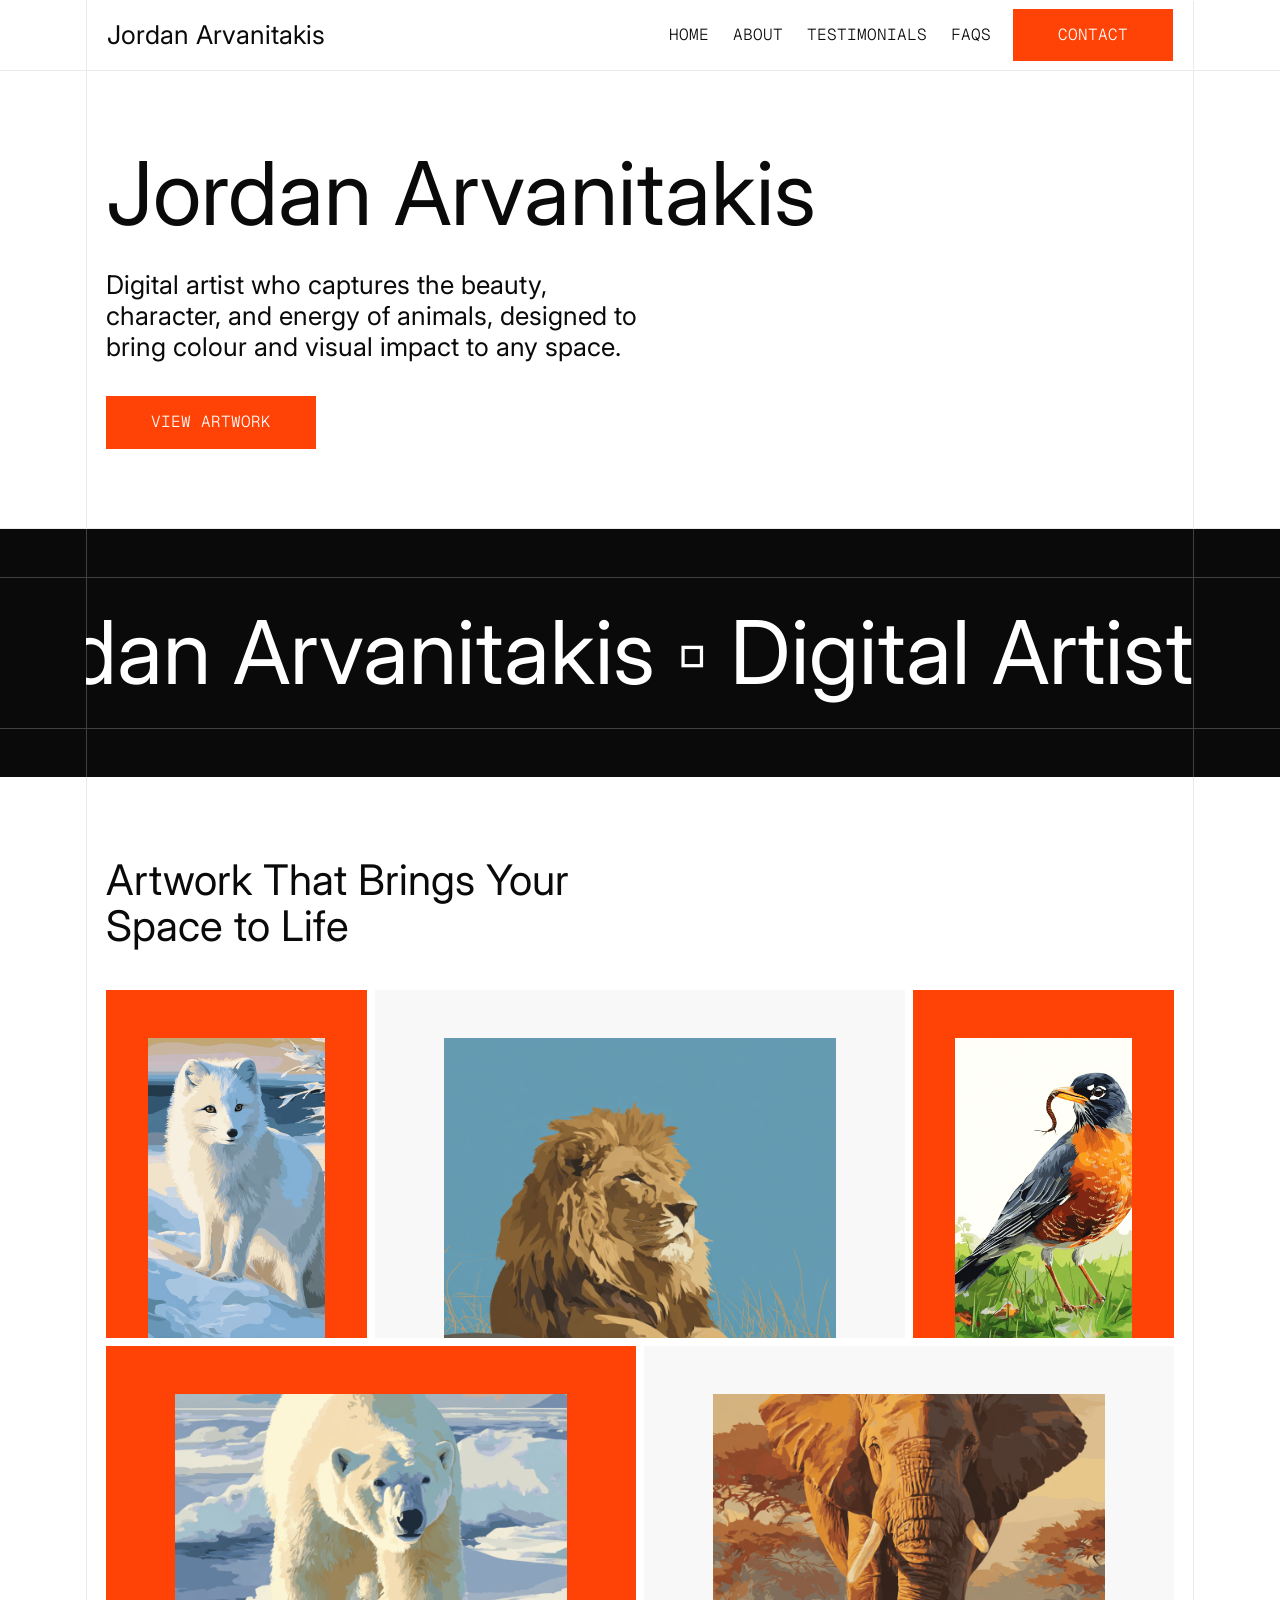
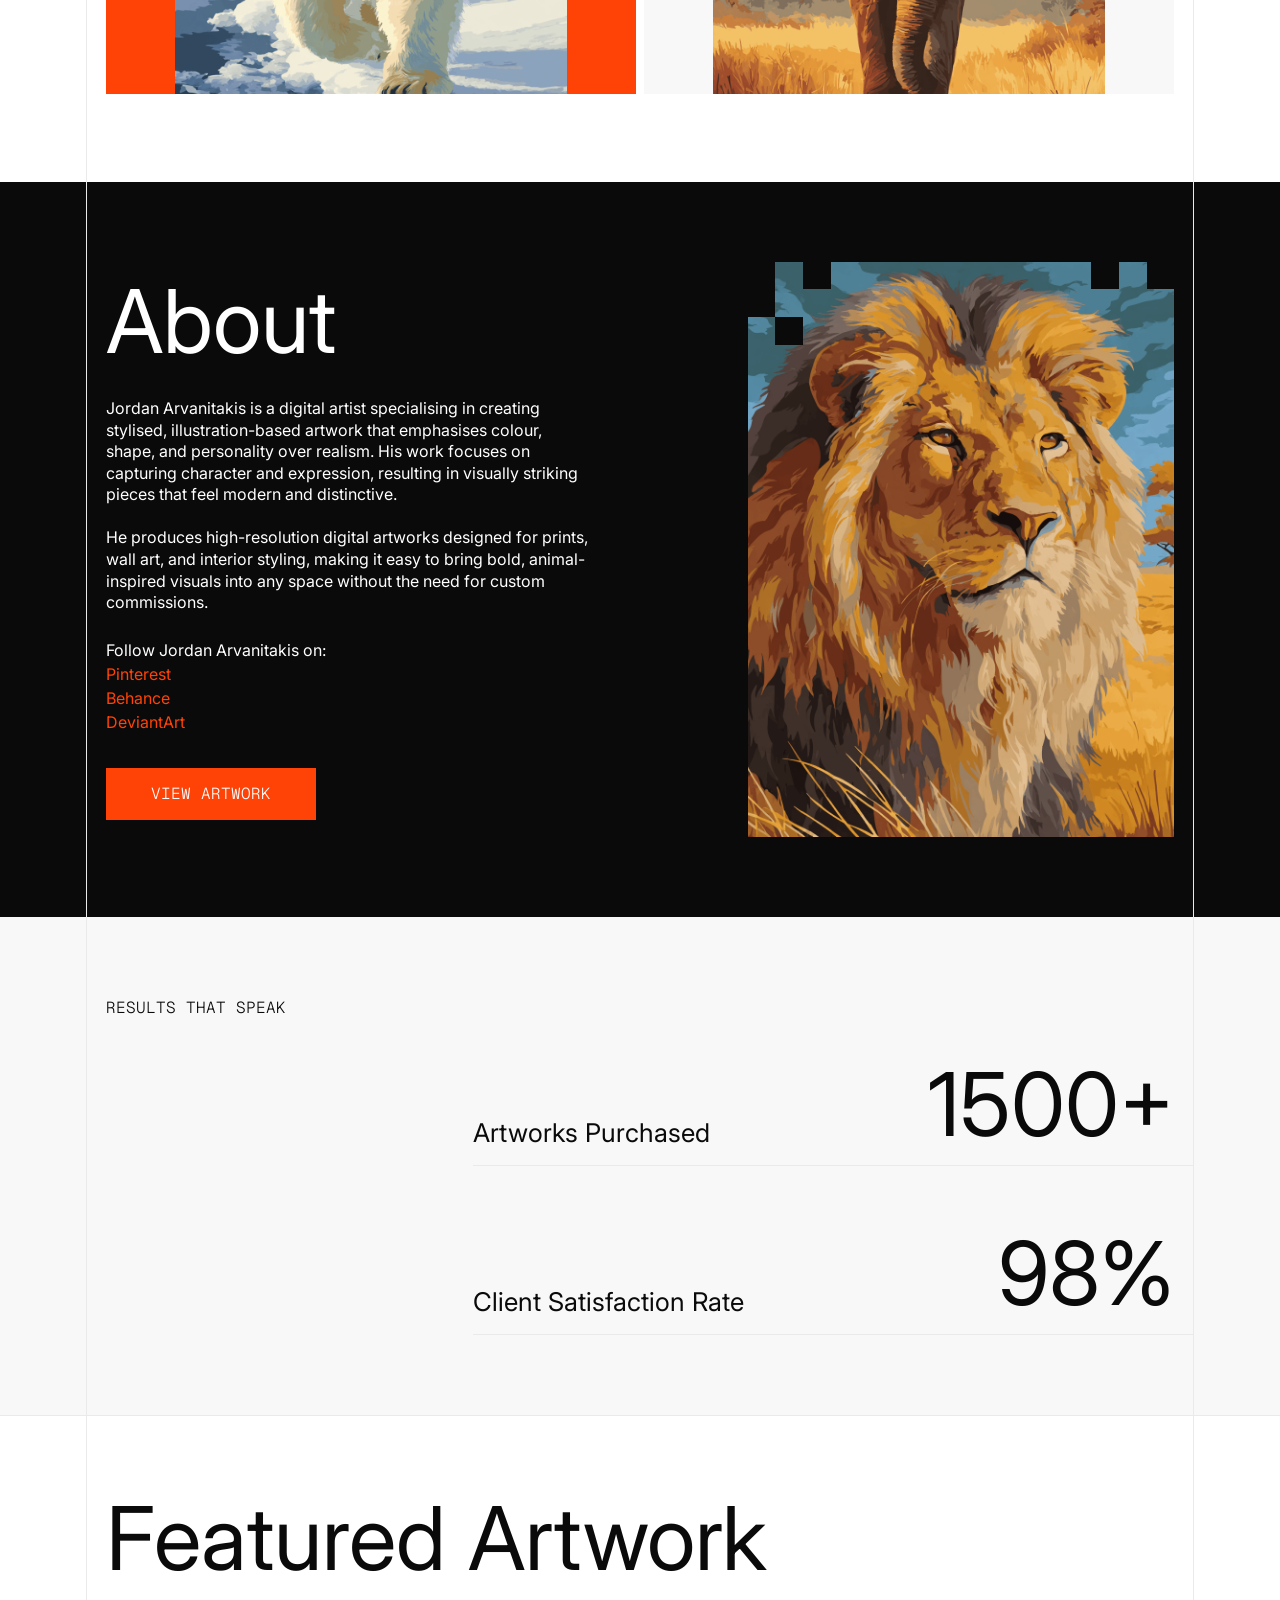
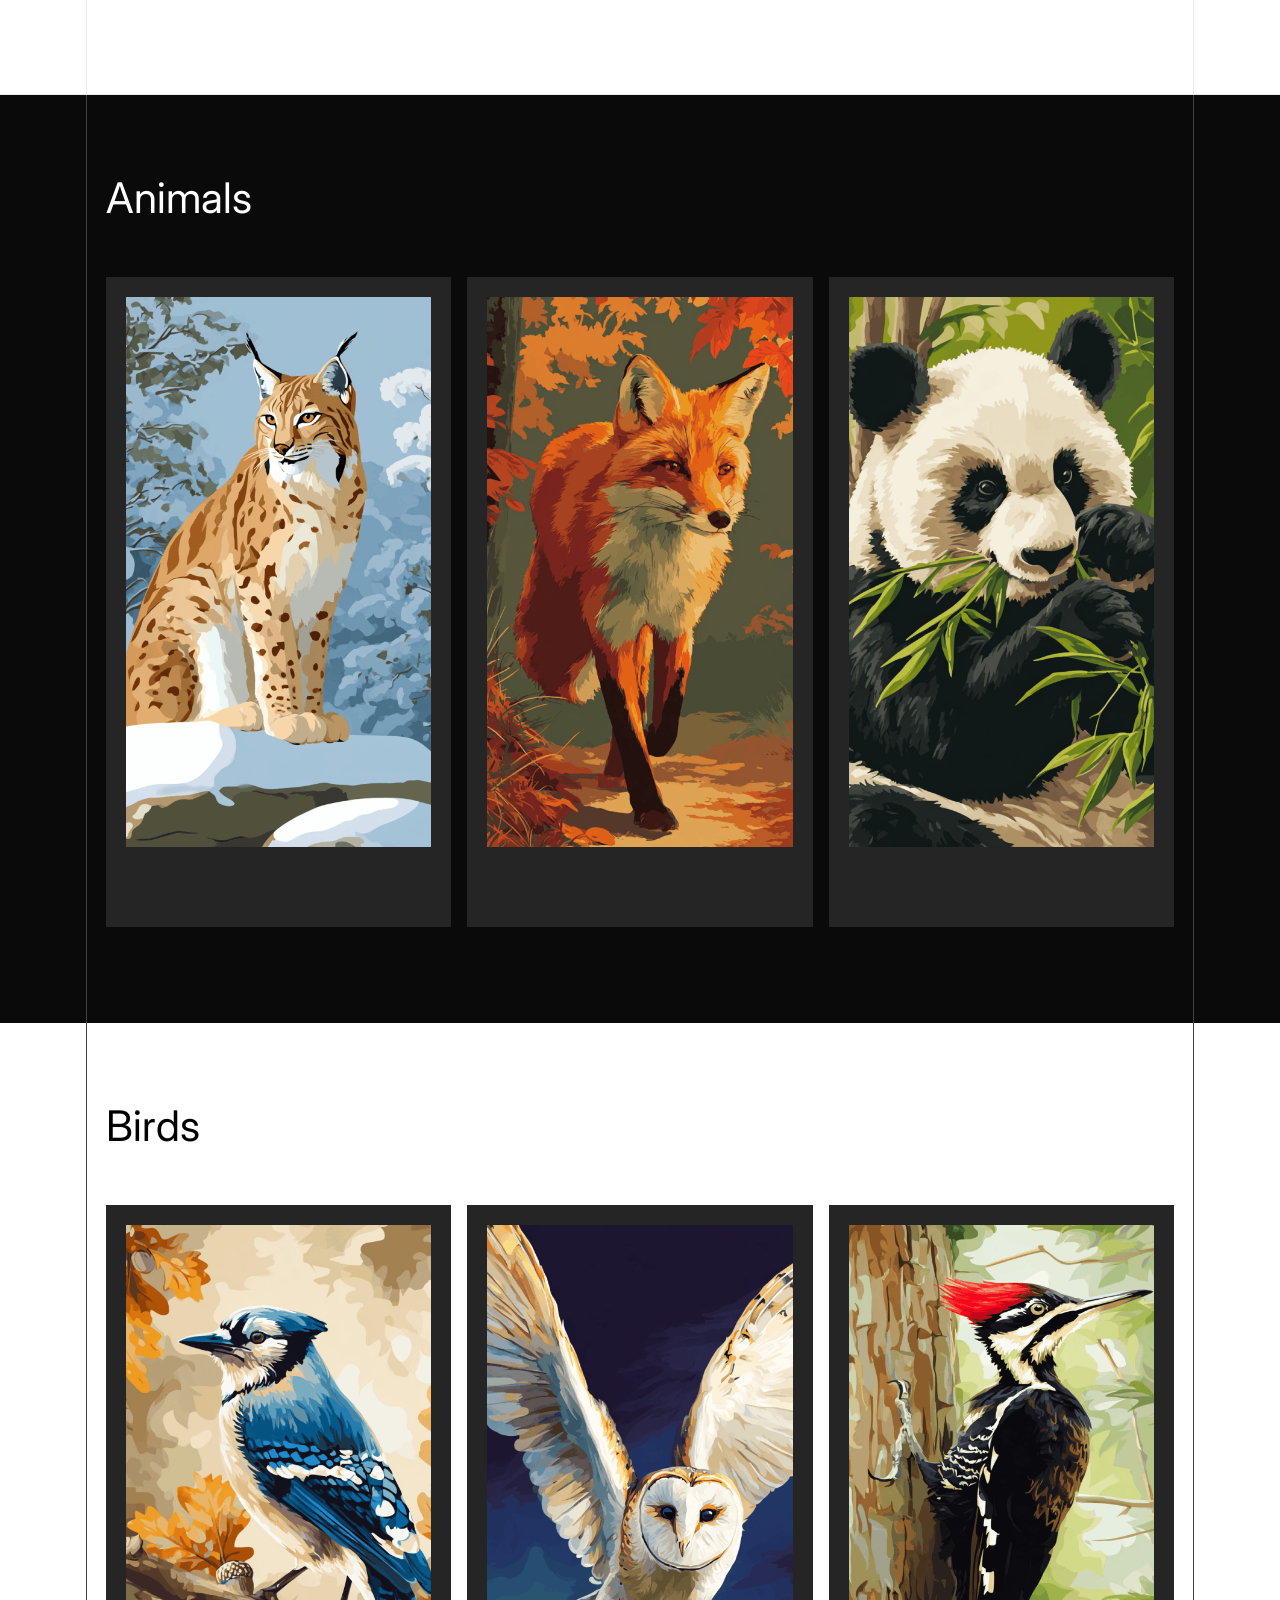
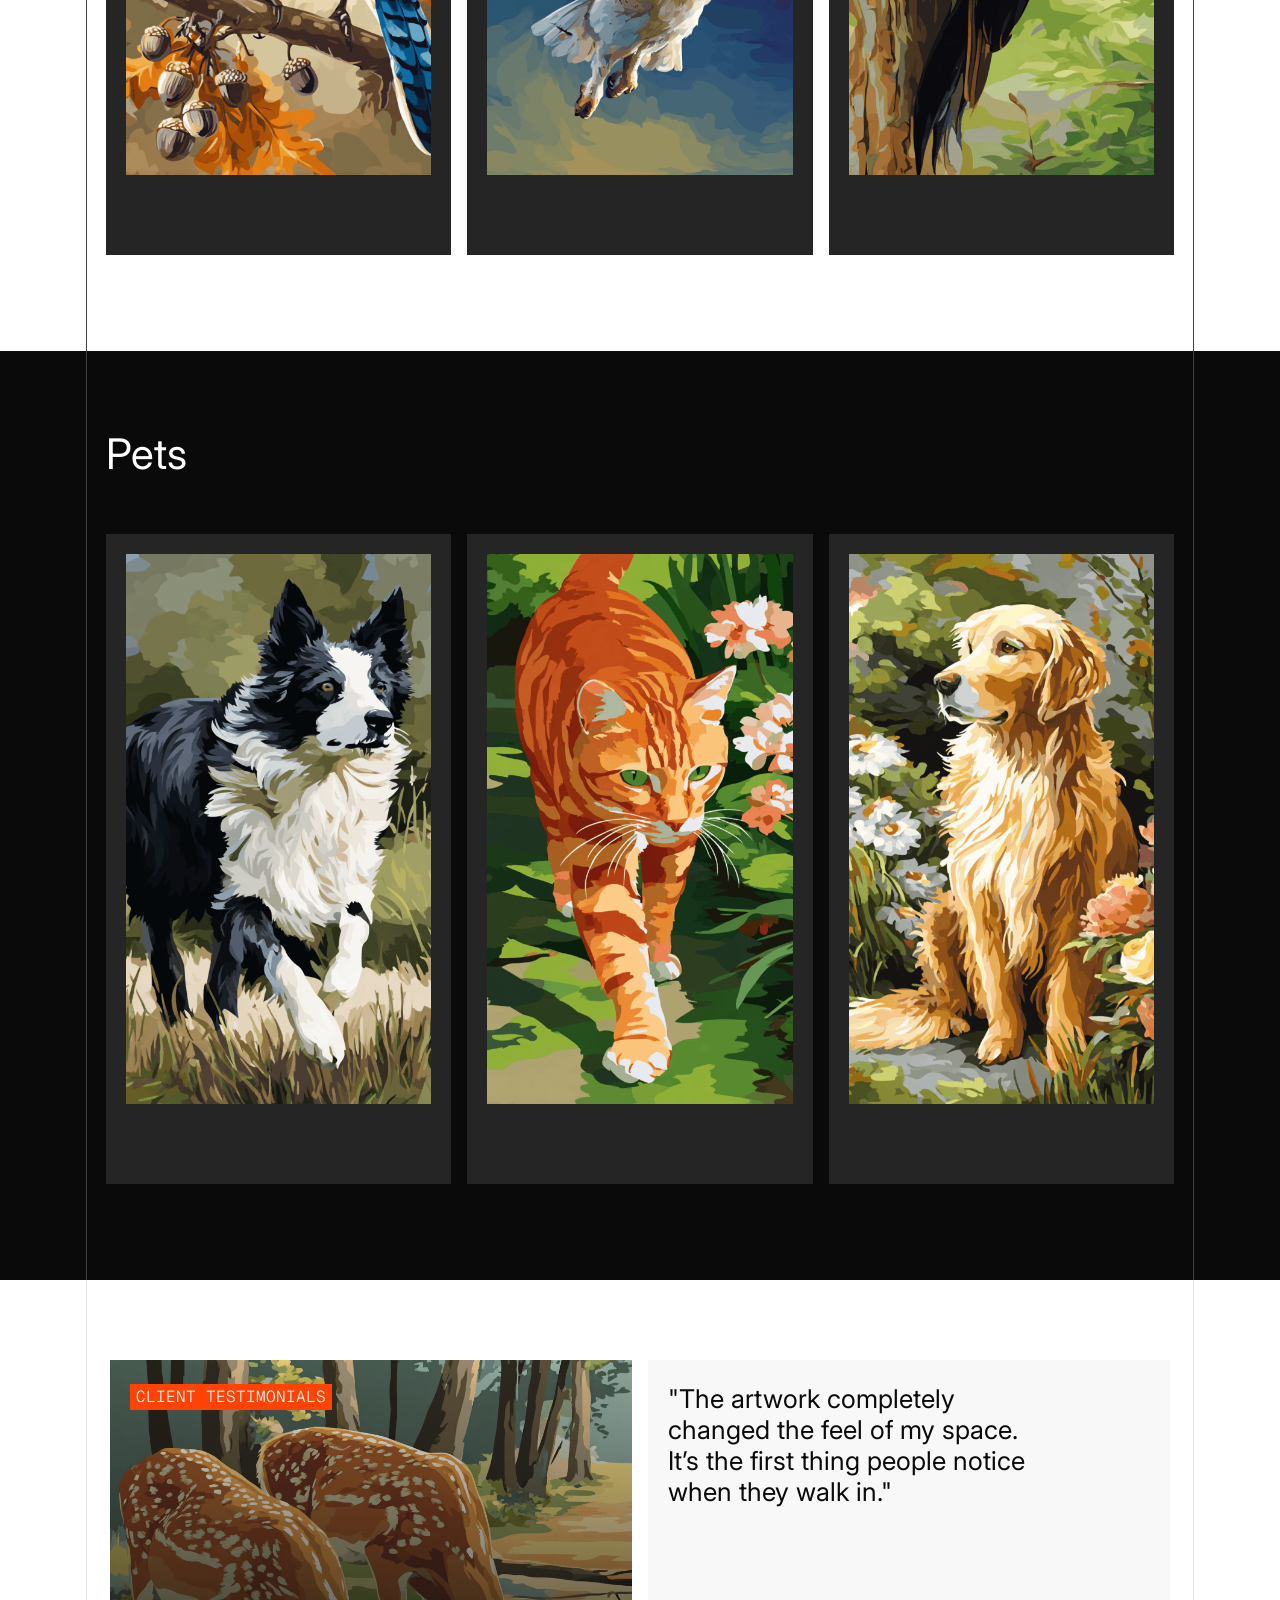
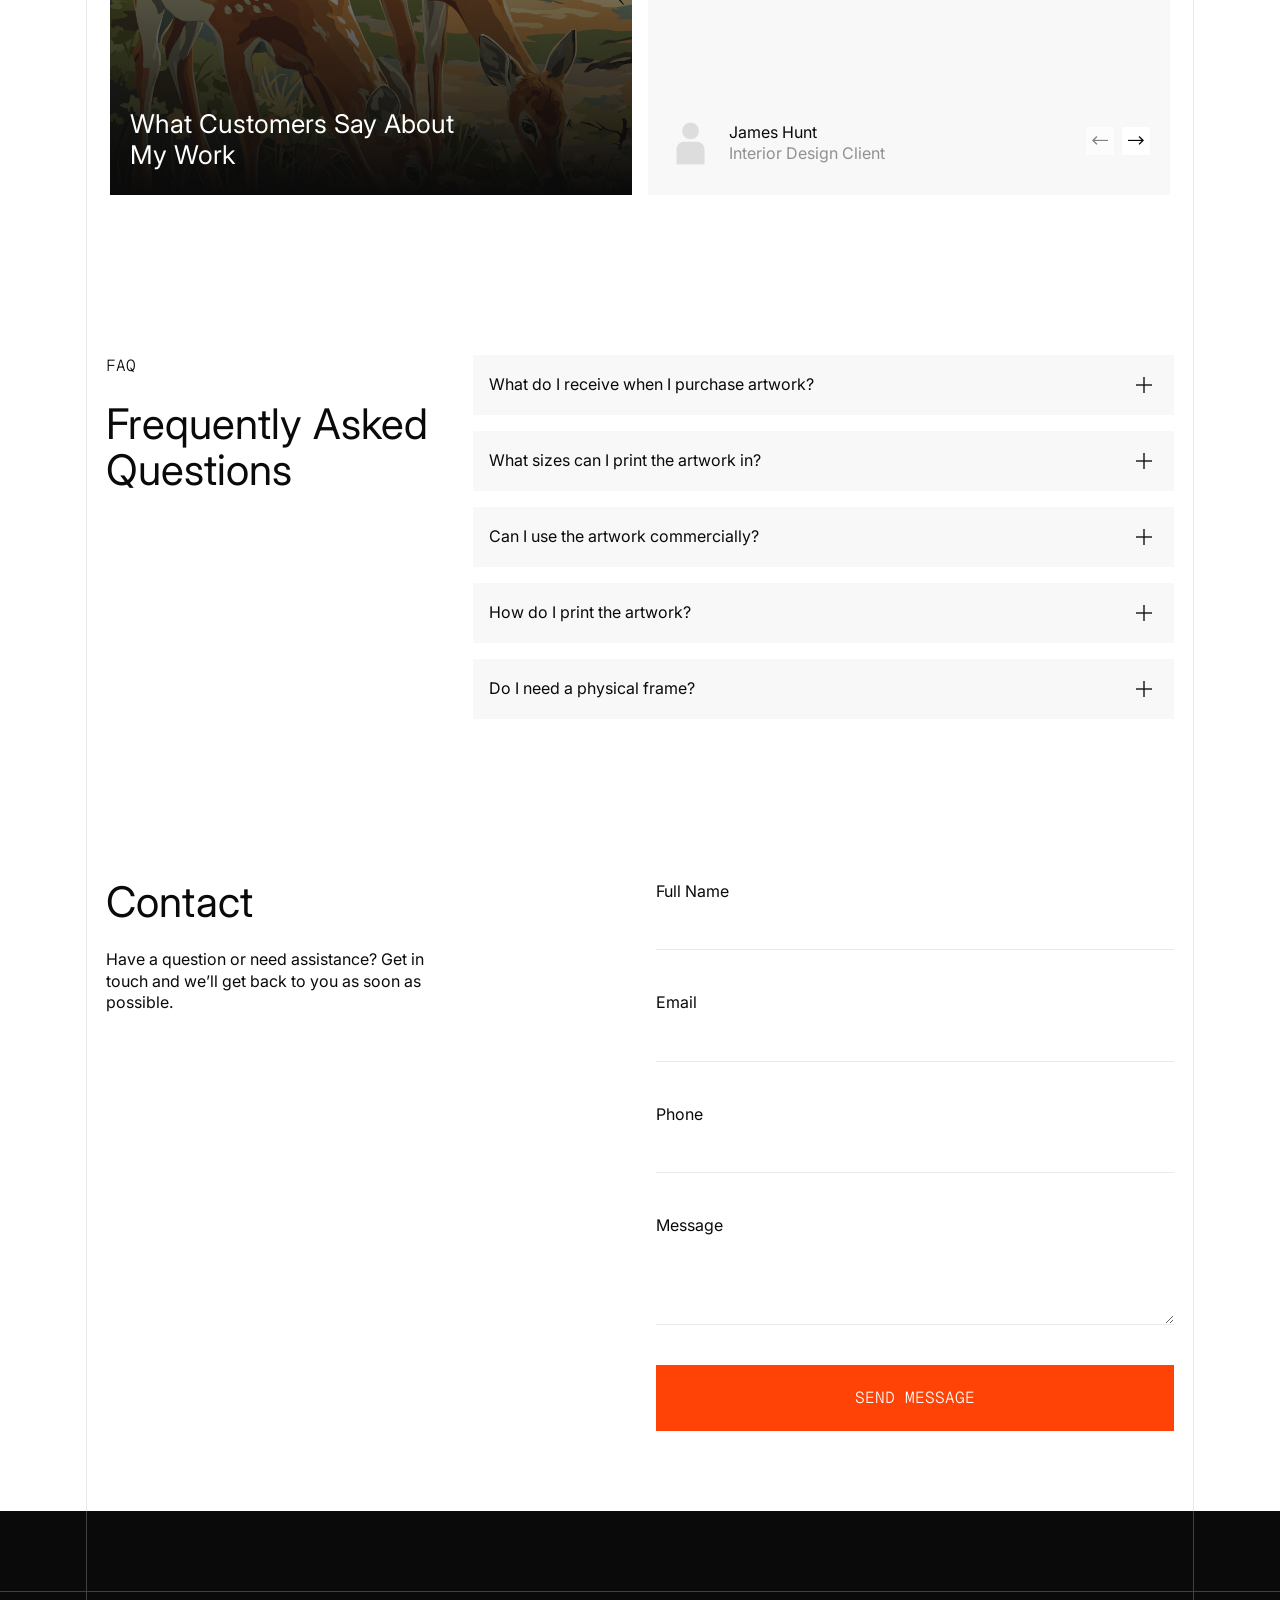
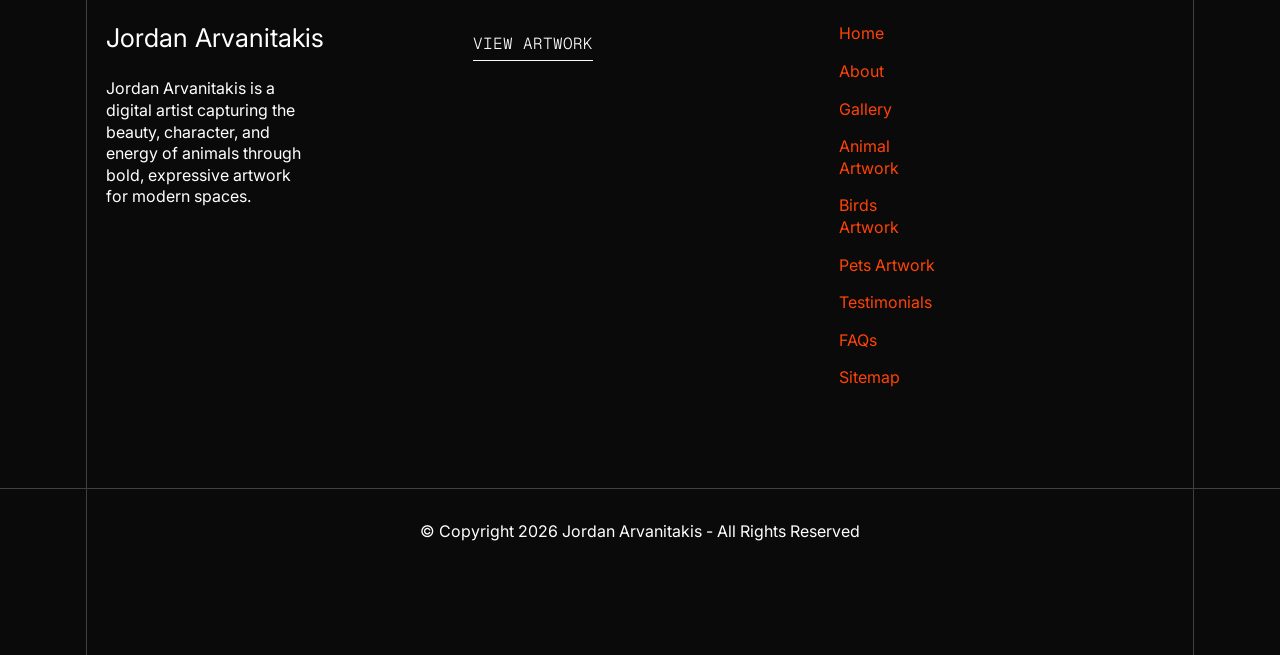
==== commit 943d2831: "Update index.html" ====
--- a/index.html
+++ b/index.html
@@ -21,7 +21,7 @@
   <noscript><link rel="stylesheet" href="https://fonts.googleapis.com/css?family=Inter:100,200,300,400,500,600,700,800,900,100i,200i,300i,400i,500i,600i,700i,800i,900i&display=swap"></noscript>
   <link rel="preload" href="https://fonts.googleapis.com/css?family=Geist+Mono:100,200,300,400,500,600,700,800,900&display=swap" as="style" onload="this.onload=null;this.rel='stylesheet'">
   <noscript><link rel="stylesheet" href="https://fonts.googleapis.com/css?family=Geist+Mono:100,200,300,400,500,600,700,800,900&display=swap"></noscript>
-  <link rel="preload" as="style" href="assets/mobirise/css/mbr-additional.css?v=GdIv7I"><link rel="stylesheet" href="assets/mobirise/css/mbr-additional.css?v=GdIv7I" type="text/css">
+  <link rel="preload" as="style" href="assets/mobirise/css/mbr-additional.css?v=JIOyu3"><link rel="stylesheet" href="assets/mobirise/css/mbr-additional.css?v=JIOyu3" type="text/css">
 
   
   <meta name="google-site-verification" content="f8q4FgjmAoF-cFjdbqZAluXVYuBTKn4Tgm8tAEx5ZVU" />
@@ -48,13 +48,13 @@
             </button>
             <div class="collapse navbar-collapse" id="navbarSupportedContent">
                 <ul class="navbar-nav nav-dropdown" data-app-modern-menu="true"><li class="nav-item"><a class="nav-link link text-black text-primary display-4" href="https://www.jordanarvanitakis.com/">Home</a></li>
-                    <li class="nav-item"><a class="nav-link link text-black text-primary display-4" href="index.html#header02-6">About</a></li>
+                    <li class="nav-item"><a class="nav-link link text-black text-primary display-4" href="about.html">About</a></li>
                     <li class="nav-item"><a class="nav-link link text-black text-primary display-4" href="index.html#slider01-d">Testimonials</a>
                     </li>
                     <li class="nav-item"><a class="nav-link link text-black text-primary display-4" href="index.html#list02-g">FAQS</a>
                     </li></ul>
                 
-                <div class="navbar-buttons mbr-section-btn"><a class="btn btn-primary display-4" href="index.html#form01-7">Contact</a></div>
+                <div class="navbar-buttons mbr-section-btn"><a class="btn btn-primary display-4" href="contact.html">Contact</a></div>
             </div>
         </div>
     </nav>
@@ -666,17 +666,17 @@
                             </div>
                         </div>
                         <div class="col-12 col-lg-8">
-                            <div id="bootstrap-accordion_11" class="panel-group accordionStyles accordion" role="tablist" aria-multiselectable="true">
+                            <div id="bootstrap-accordion_14" class="panel-group accordionStyles accordion" role="tablist" aria-multiselectable="true">
                                 <div class="card little-radius">
                                     <div class="card-header" role="tab" id="headingOne">
-                                        <a role="button" class="panel-title collapsed" data-toggle="collapse" data-bs-toggle="collapse" data-core="" href="#collapse1_11" aria-expanded="false" aria-controls="collapse1">
+                                        <a role="button" class="panel-title collapsed" data-toggle="collapse" data-bs-toggle="collapse" data-core="" href="#collapse1_14" aria-expanded="false" aria-controls="collapse1">
                                             <h4 class="panel-title-edit mbr-fonts-style display-7">What do I receive when I purchase artwork?</h4>
                                             <div class="icon-wrapper">
                                                 <span class="sign mobi-mbri mobi-mbri-plus mbr-iconfont"></span>
                                             </div>
                                         </a>
                                     </div>
-                                    <div id="collapse1_11" class="panel-collapse noScroll collapse" role="tabpanel" aria-labelledby="headingOne" data-parent="#accordion" data-bs-parent="#bootstrap-accordion_11">
+                                    <div id="collapse1_14" class="panel-collapse noScroll collapse" role="tabpanel" aria-labelledby="headingOne" data-parent="#accordion" data-bs-parent="#bootstrap-accordion_14">
                                         <div class="panel-body">
                                             <p class="panel-text mbr-fonts-style display-7">
                                                 You’ll receive a high-resolution digital file that can be downloaded instantly and used for printing or digital display.
@@ -686,14 +686,14 @@
                                 </div>
                                 <div class="card little-radius">
                                     <div class="card-header" role="tab" id="headingTwo">
-                                        <a role="button" class="panel-title collapsed" data-toggle="collapse" data-bs-toggle="collapse" data-core="" href="#collapse2_11" aria-expanded="false" aria-controls="collapse2">
+                                        <a role="button" class="panel-title collapsed" data-toggle="collapse" data-bs-toggle="collapse" data-core="" href="#collapse2_14" aria-expanded="false" aria-controls="collapse2">
                                             <h4 class="panel-title-edit mbr-fonts-style display-7">What sizes can I print the artwork in?</h4>
                                             <div class="icon-wrapper">
                                                 <span class="sign mobi-mbri mobi-mbri-plus mbr-iconfont"></span>
                                             </div>
                                         </a>
                                     </div>
-                                    <div id="collapse2_11" class="panel-collapse noScroll collapse" role="tabpanel" aria-labelledby="headingTwo" data-parent="#accordion" data-bs-parent="#bootstrap-accordion_11">
+                                    <div id="collapse2_14" class="panel-collapse noScroll collapse" role="tabpanel" aria-labelledby="headingTwo" data-parent="#accordion" data-bs-parent="#bootstrap-accordion_14">
                                         <div class="panel-body">
                                             <p class="panel-text mbr-fonts-style display-7">
                                                 Files are provided in high resolution, making them suitable for a range of print sizes from small frames to large wall pieces.
@@ -703,14 +703,14 @@
                                 </div>
                                 <div class="card little-radius">
                                     <div class="card-header" role="tab" id="headingThree">
-                                        <a role="button" class="panel-title collapsed" data-toggle="collapse" data-bs-toggle="collapse" data-core="" href="#collapse3_11" aria-expanded="false" aria-controls="collapse3">
+                                        <a role="button" class="panel-title collapsed" data-toggle="collapse" data-bs-toggle="collapse" data-core="" href="#collapse3_14" aria-expanded="false" aria-controls="collapse3">
                                             <h4 class="panel-title-edit mbr-fonts-style display-7">Can I use the artwork commercially?</h4>
                                             <div class="icon-wrapper">
                                                 <span class="sign mobi-mbri mobi-mbri-plus mbr-iconfont"></span>
                                             </div>
                                         </a>
                                     </div>
-                                    <div id="collapse3_11" class="panel-collapse noScroll collapse" role="tabpanel" aria-labelledby="headingThree" data-parent="#accordion" data-bs-parent="#bootstrap-accordion_11">
+                                    <div id="collapse3_14" class="panel-collapse noScroll collapse" role="tabpanel" aria-labelledby="headingThree" data-parent="#accordion" data-bs-parent="#bootstrap-accordion_14">
                                         <div class="panel-body">
                                             <p class="panel-text mbr-fonts-style display-7">
                                                 Artwork is for personal use unless otherwise specified. Contact us for licensing options.
@@ -720,14 +720,14 @@
                                 </div>
                                 <div class="card little-radius">
                                     <div class="card-header" role="tab" id="headingFour">
-                                        <a role="button" class="panel-title collapsed" data-toggle="collapse" data-bs-toggle="collapse" data-core="" href="#collapse4_11" aria-expanded="false" aria-controls="collapse4">
+                                        <a role="button" class="panel-title collapsed" data-toggle="collapse" data-bs-toggle="collapse" data-core="" href="#collapse4_14" aria-expanded="false" aria-controls="collapse4">
                                             <h4 class="panel-title-edit mbr-fonts-style display-7">How do I print the artwork?</h4>
                                             <div class="icon-wrapper">
                                                 <span class="sign mobi-mbri mobi-mbri-plus mbr-iconfont"></span>
                                             </div>
                                         </a>
                                     </div>
-                                    <div id="collapse4_11" class="panel-collapse noScroll collapse" role="tabpanel" aria-labelledby="headingFour" data-parent="#accordion" data-bs-parent="#bootstrap-accordion_11">
+                                    <div id="collapse4_14" class="panel-collapse noScroll collapse" role="tabpanel" aria-labelledby="headingFour" data-parent="#accordion" data-bs-parent="#bootstrap-accordion_14">
                                         <div class="panel-body">
                                             <p class="panel-text mbr-fonts-style display-7">
                                                 You can print at home, through a local print shop, or use online printing services for professional results.
@@ -737,14 +737,14 @@
                                 </div>
                                 <div class="card little-radius">
                                     <div class="card-header" role="tab" id="headingFive">
-                                        <a role="button" class="panel-title collapsed" data-toggle="collapse" data-bs-toggle="collapse" data-core="" href="#collapse5_11" aria-expanded="false" aria-controls="collapse4">
+                                        <a role="button" class="panel-title collapsed" data-toggle="collapse" data-bs-toggle="collapse" data-core="" href="#collapse5_14" aria-expanded="false" aria-controls="collapse4">
                                             <h4 class="panel-title-edit mbr-fonts-style display-7">Do I need a physical frame?</h4>
                                             <div class="icon-wrapper">
                                                 <span class="sign mobi-mbri mobi-mbri-plus mbr-iconfont"></span>
                                             </div>
                                         </a>
                                     </div>
-                                    <div id="collapse5_11" class="panel-collapse noScroll collapse" role="tabpanel" aria-labelledby="headingFive" data-parent="#accordion" data-bs-parent="#bootstrap-accordion_11">
+                                    <div id="collapse5_14" class="panel-collapse noScroll collapse" role="tabpanel" aria-labelledby="headingFive" data-parent="#accordion" data-bs-parent="#bootstrap-accordion_14">
                                         <div class="panel-body">
                                             <p class="panel-text mbr-fonts-style display-7">
                                                 That’s up to you; artwork can be framed, mounted, or displayed digitally.
@@ -785,7 +785,7 @@
                         <div class="col-12 col-lg-6">
                             <div class="mbr-form form-wrap middle-radius" data-form-type="formoid">
 <!--Formbuilder Form-->
-<form action="https://mobirise.eu/" method="POST" class="mbr-form form-with-styler" data-form-title="Form Name"><input type="hidden" name="email" data-form-email="true" value="Lb1Gh9Ms5fQz6gqaRqOCvmKEbuF7YrHnlVxMvzIgiT+8nti+7owjWxYybFK/Sf3KzYuRNCb8+I5IwXCiK73YuVsqP1mOgXf01YJawRIZNDkiAJHE0GEhjfmzDFFuC0n1.pJq9pQ7W6QxWb76ERXTwoo5G4++iVzAXuUaI0Nx5Y7tv/igE06eRl9aQnQIlmwLcpgzcy9bq00TmiTVggBHULdRn85dlm93i0QJsohtn5QamS3ASK9s9bVF5IZJYOf/X">
+<form action="https://mobirise.eu/" method="POST" class="mbr-form form-with-styler" data-form-title="Form Name"><input type="hidden" name="email" data-form-email="true" value="SJm0urFuR7rUN8XTSG6xu8hy7fi/of8ALIjd3bGC9OTYNSmcTnoT0oL93xPZUpVrzmSZIgWrCZzuGF1MIgelT9XKA3hod0aEKi50TCBNFjzqg8prjNQELYzVi4PLdCS7.2n3j6MY5UcMceY7WpoqfHjv1mgkHHUrTJtek/0rGCDjfJPJCYgPFqtJiFO8tAEPjkhKr7jFlqz2XSeYTBgMNkub3xUhoEiE6oFwRQVB4DJyaQy9HqJpnqG7FZUGcZANt">
 <div class="row">
 <div hidden="hidden" data-form-alert="" class="alert alert-success col-12">Thank you. We will get in touch with you shortly.</div>
 <div hidden="hidden" data-form-alert-danger="" class="alert alert-danger col-12"> Oops...! some problem! </div>
@@ -850,7 +850,7 @@
 									
 									<ul class="list mbr-fonts-style display-7">
 										<li class="item-wrap"><a href="https://www.jordanarvanitakis.com/" class="text-primary">Home</a></li>
-										<li class="item-wrap"><a href="index.html#header02-6" class="text-primary">About</a></li>
+										<li class="item-wrap"><a href="about.html" class="text-primary">About</a></li>
 										<li class="item-wrap"><a href="index.html#header01-5" class="text-primary">Gallery</a></li><li class="item-wrap"><a href="digital-animals-artwork.html" class="text-primary">Animal Artwork</a></li><li class="item-wrap"><a href="digital-birds-artwork.html" class="text-primary">Birds Artwork</a></li><li class="item-wrap"><a href="digital-pets-artwork.html" class="text-primary">Pets Artwork</a></li><li class="item-wrap"><a href="index.html#slider01-d" class="text-primary">Testimonials</a></li>
 										<li class="item-wrap"><a href="index.html#list02-g" class="text-primary">FAQs</a></li><li class="item-wrap"><a href="html-sitemap.html" class="text-primary">Sitemap</a></li>
 									</ul>
@@ -888,4 +888,4 @@
   
   
 </body>
-</html>+</html>
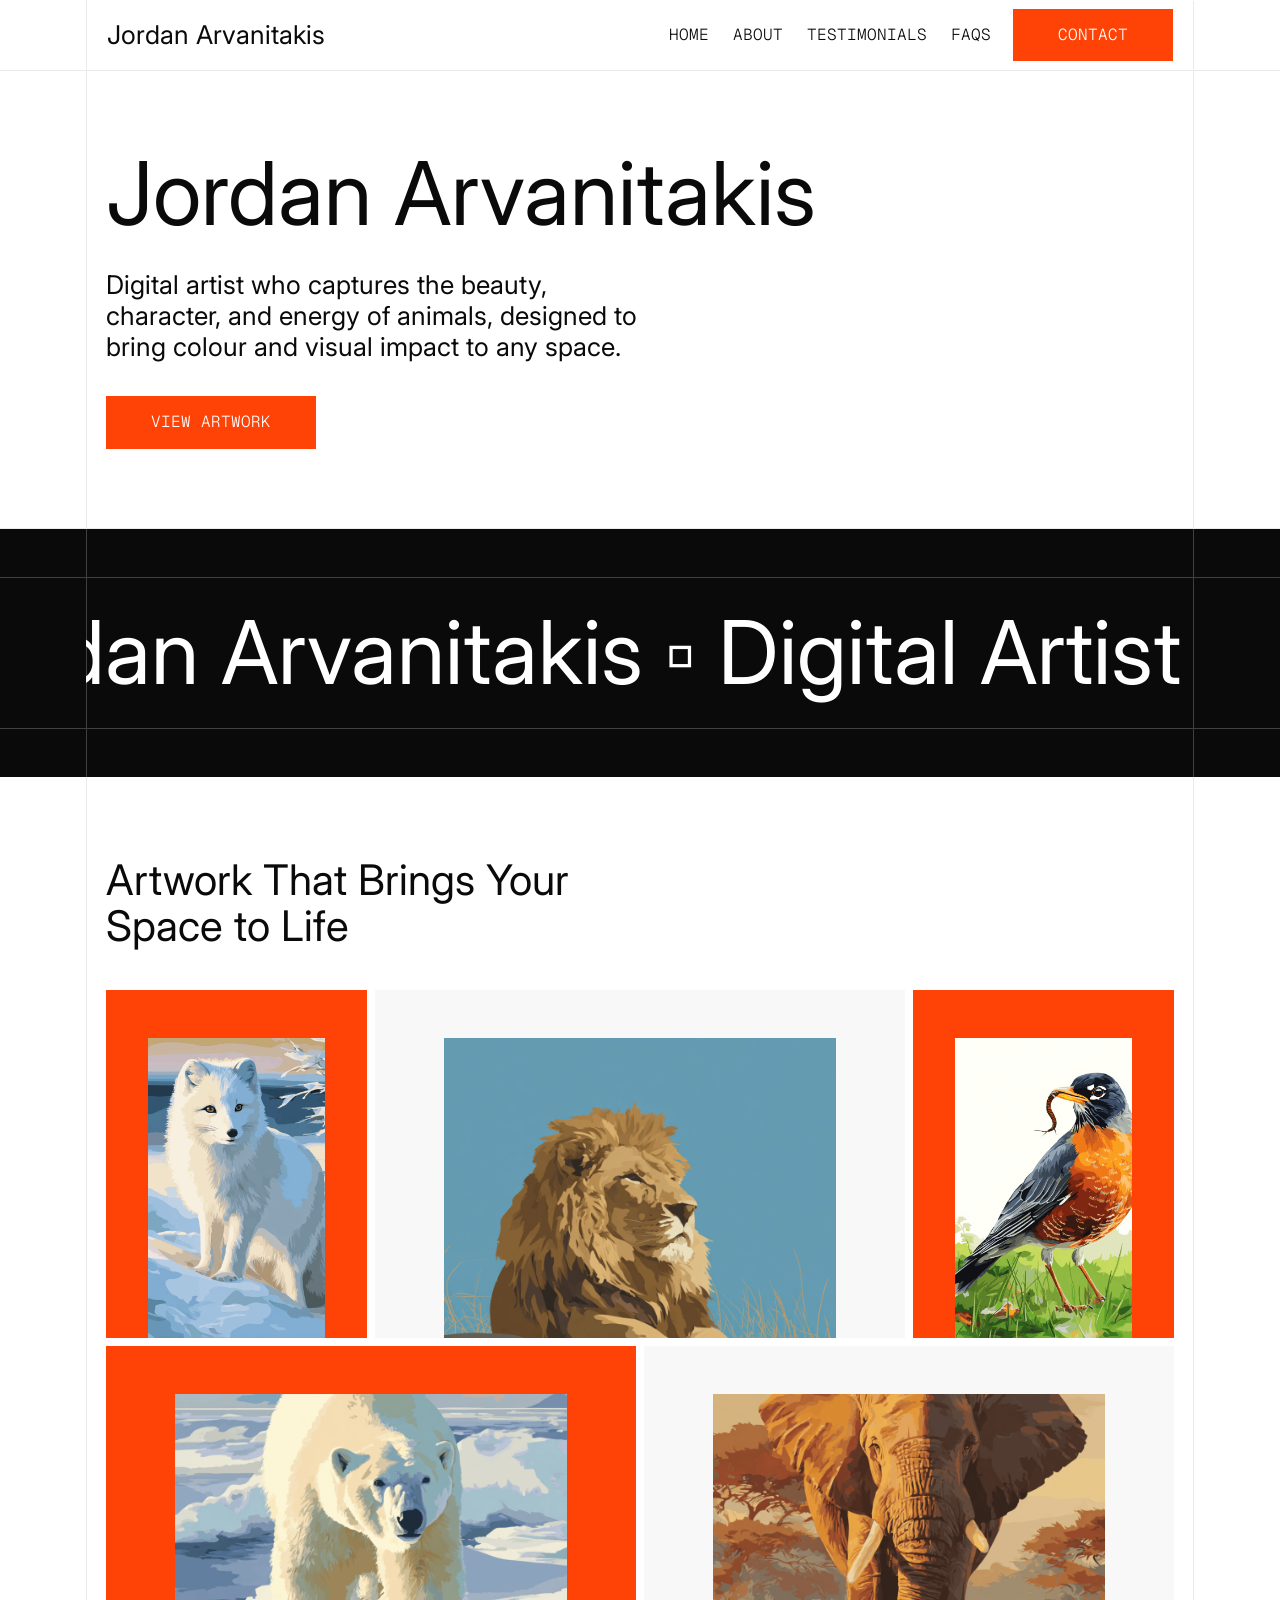
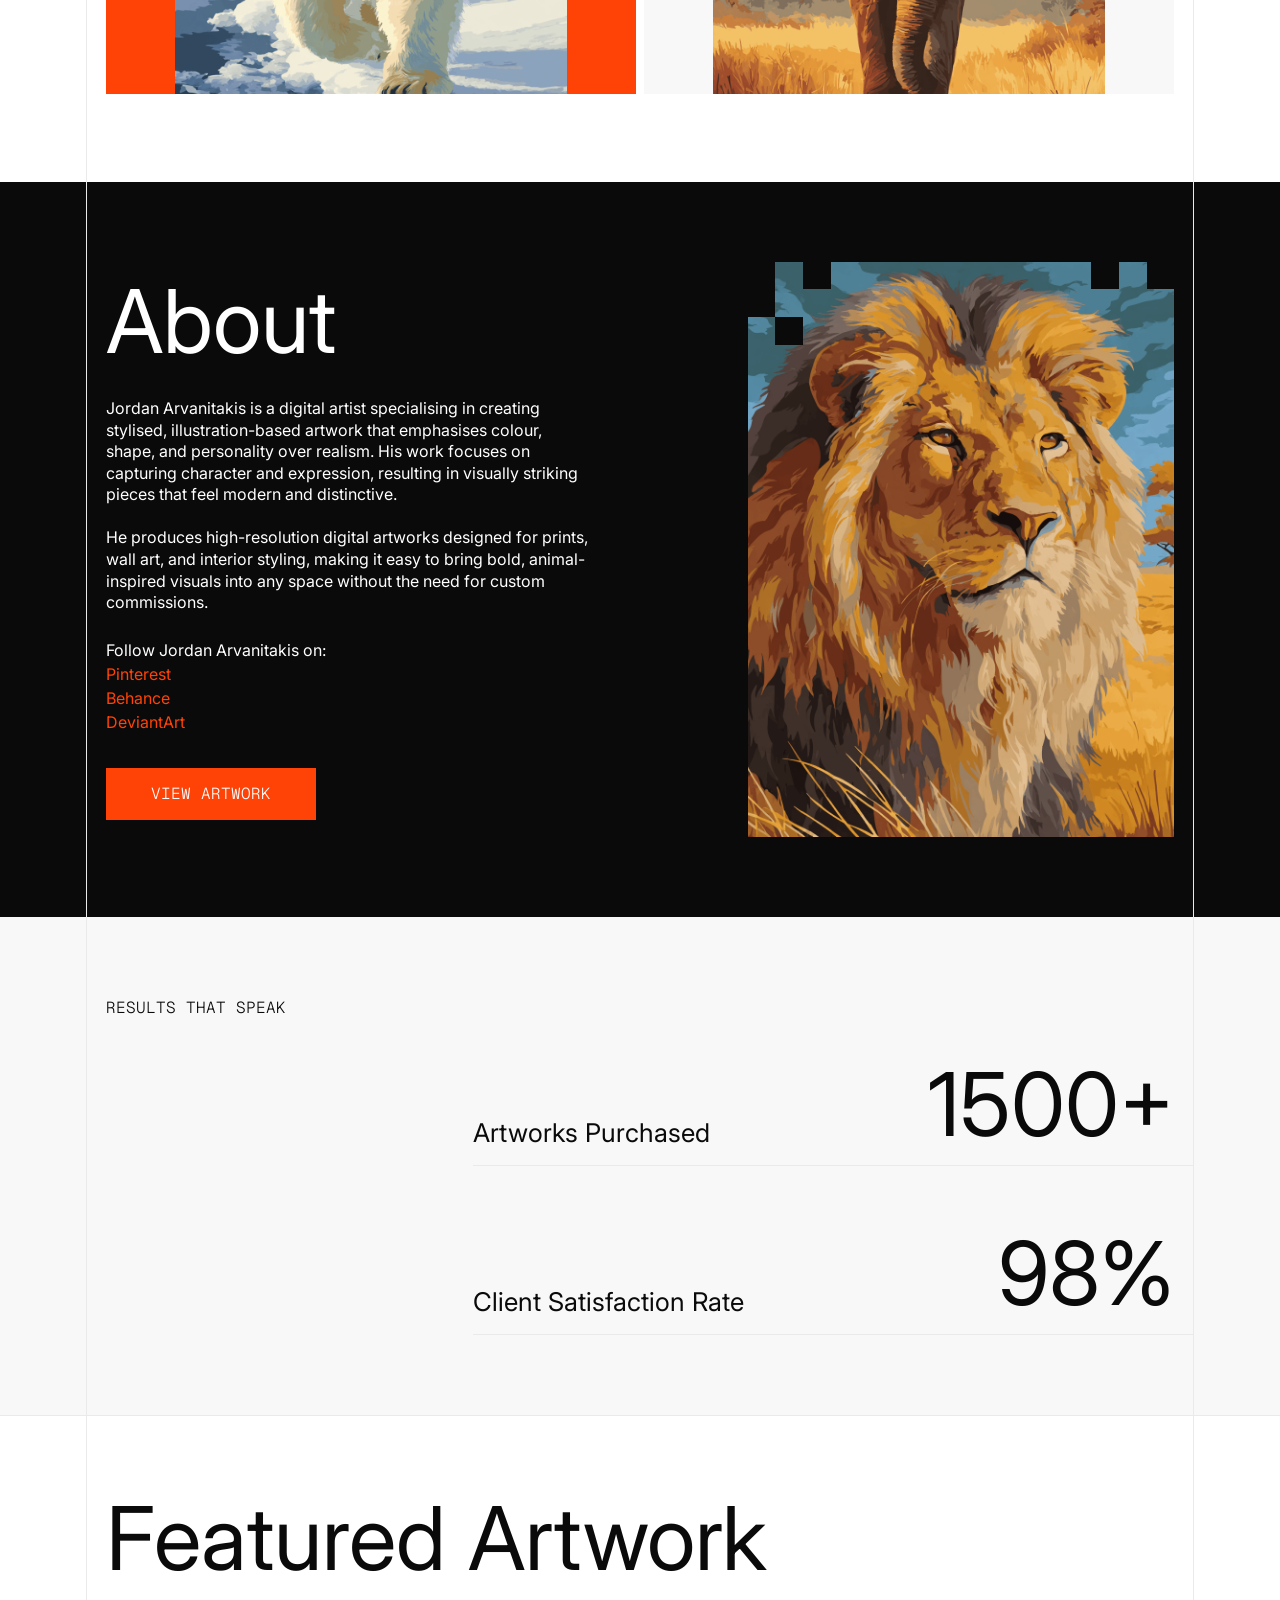
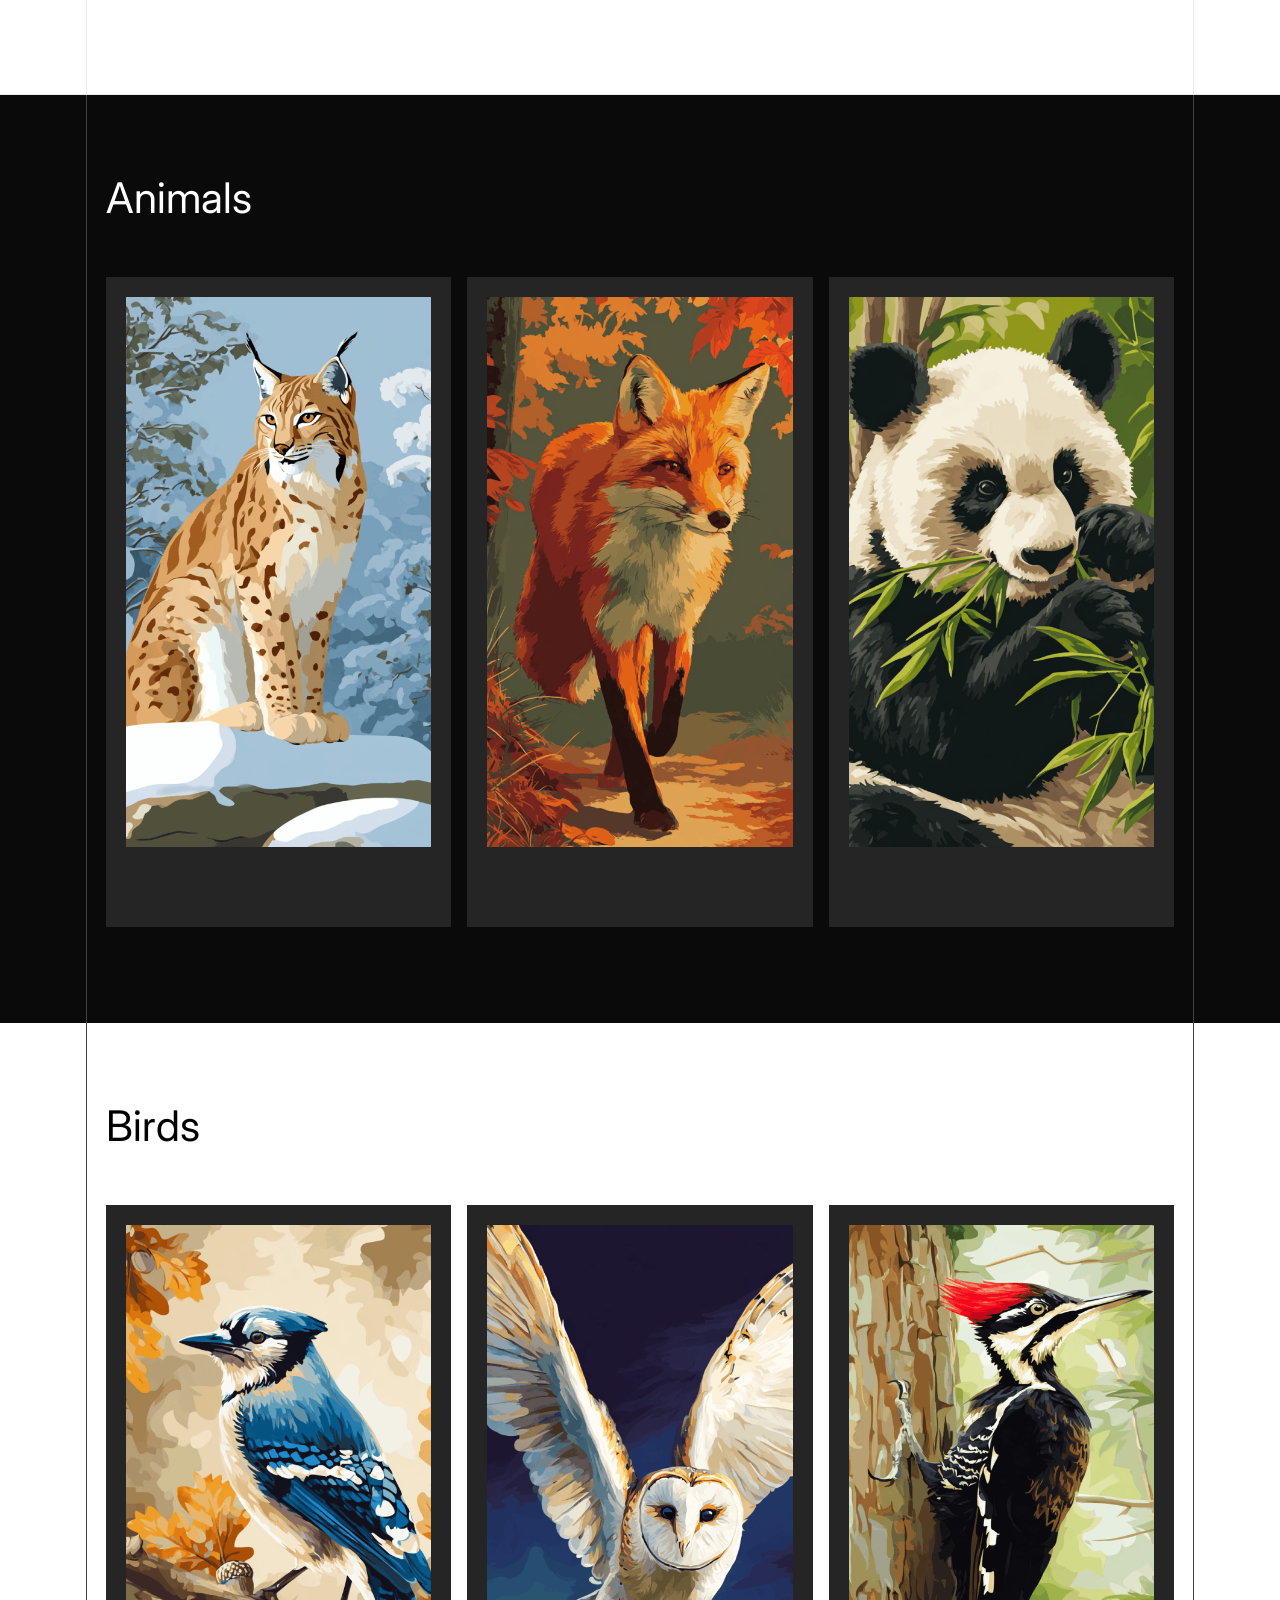
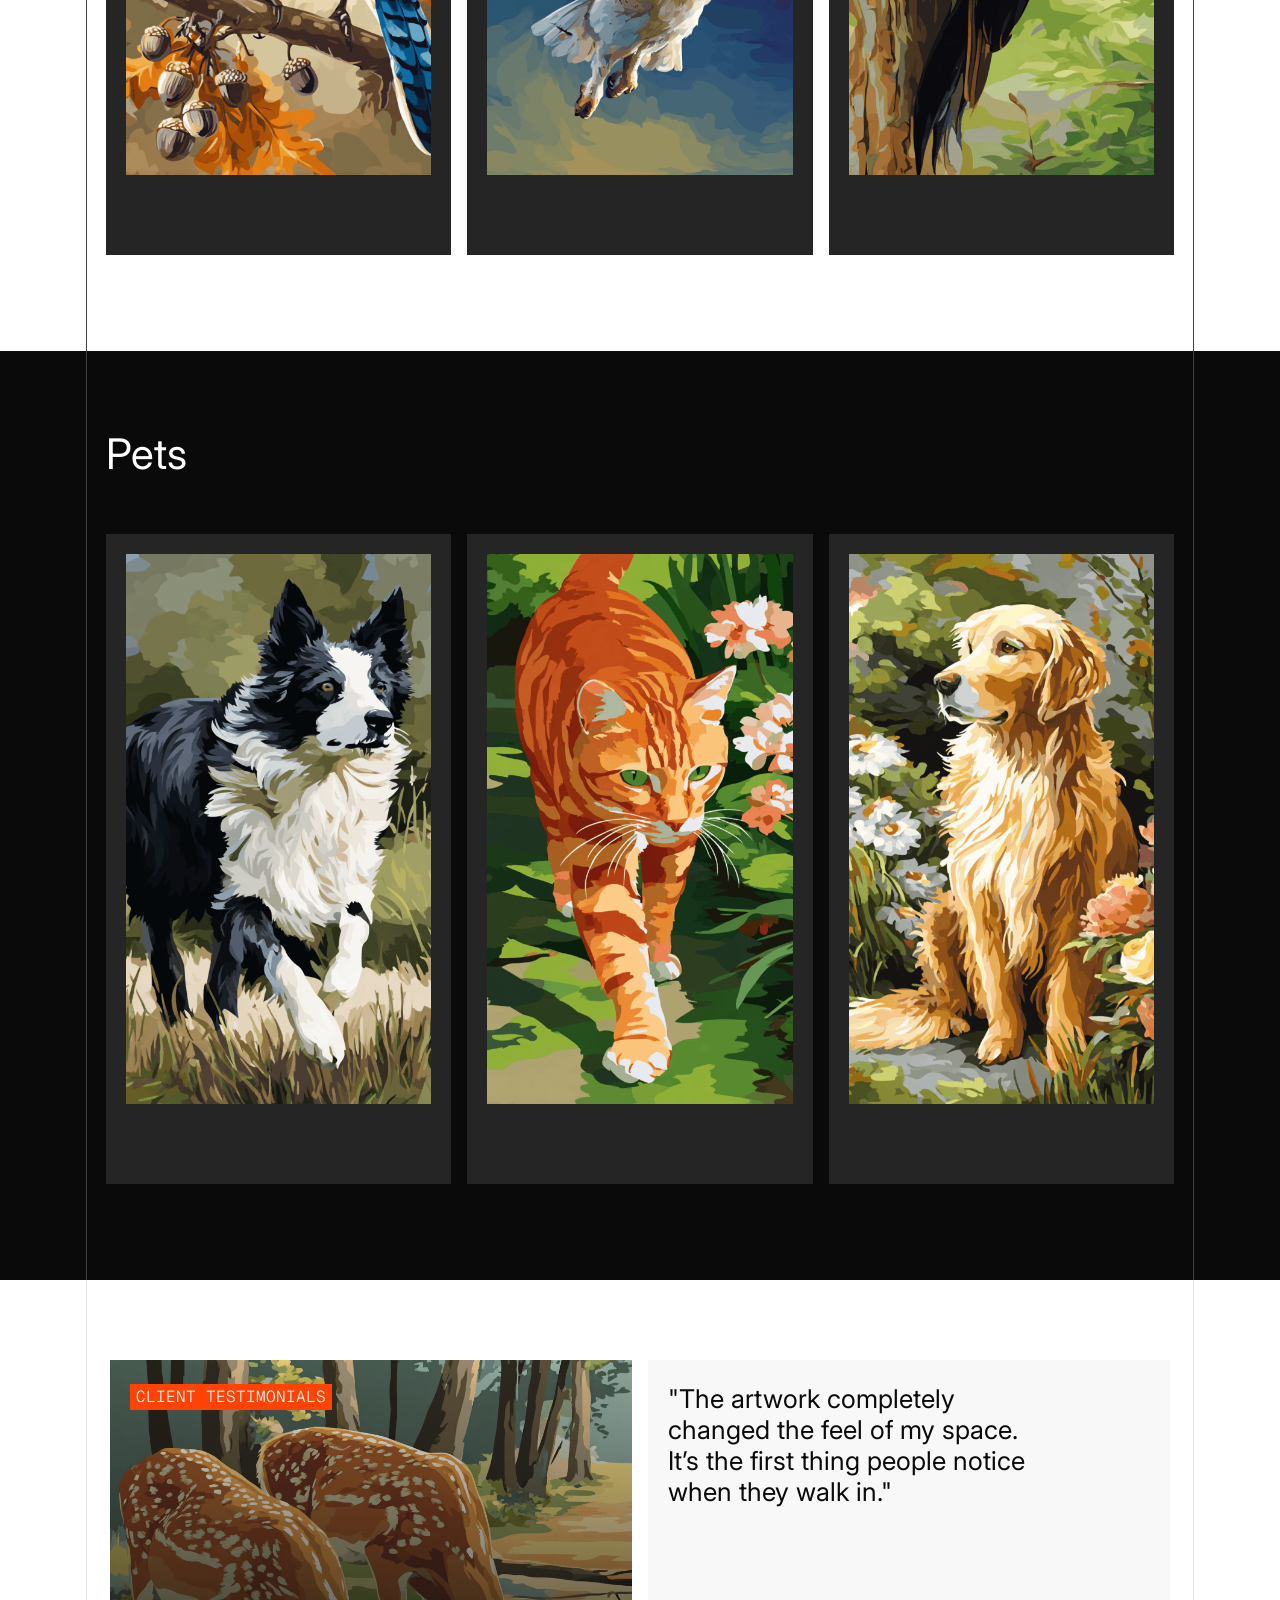
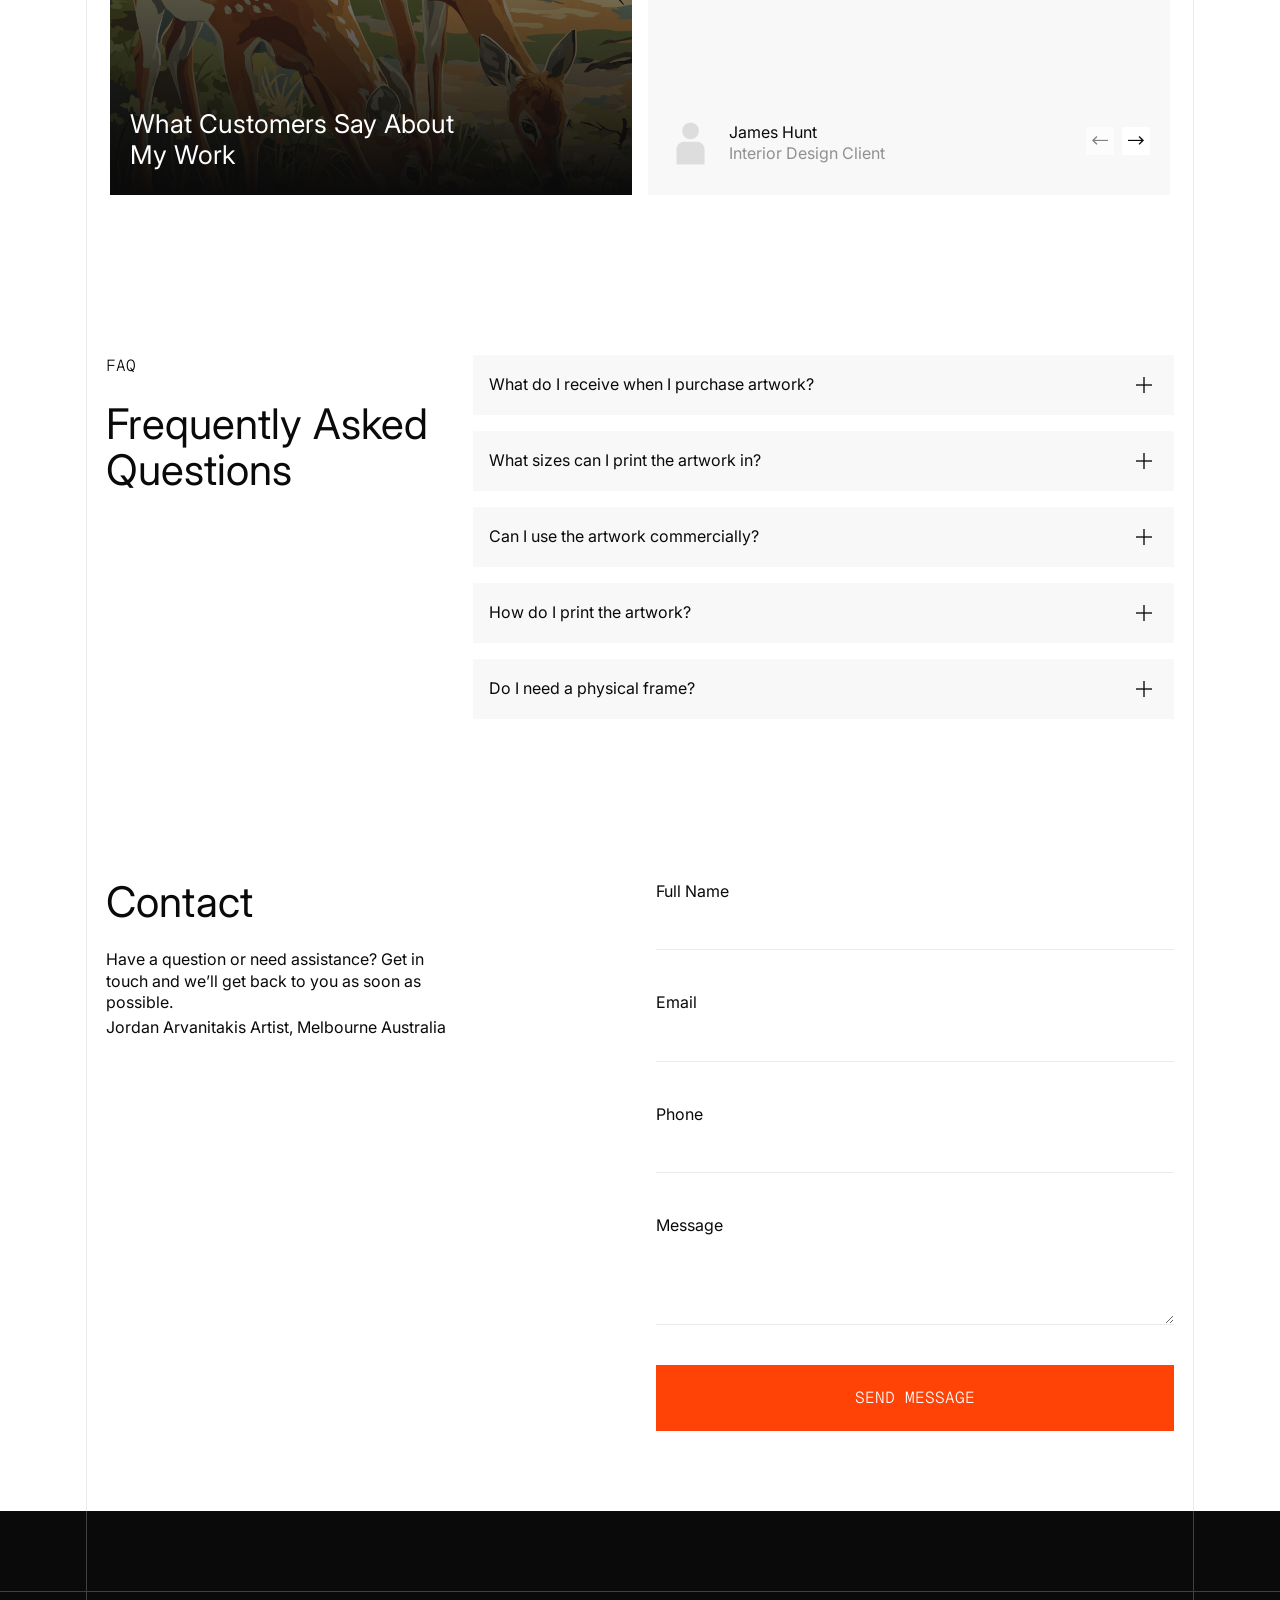
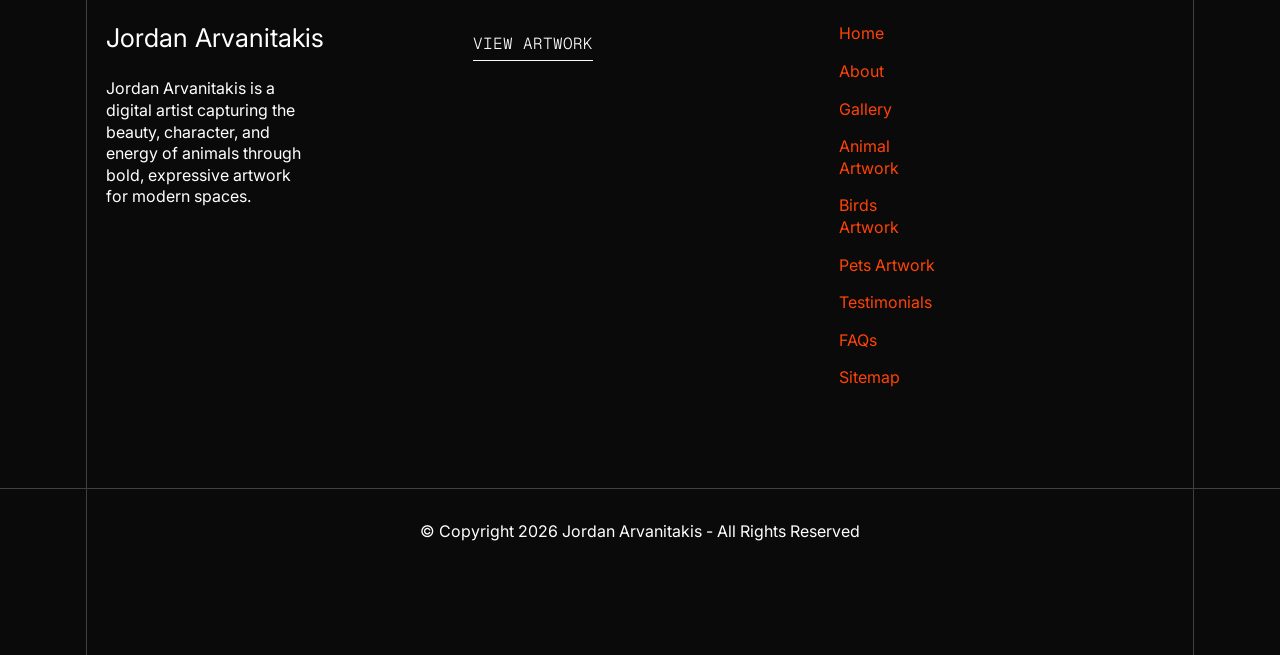
==== commit d31abe26: "Update index.html" ====
--- a/index.html
+++ b/index.html
@@ -21,7 +21,7 @@
   <noscript><link rel="stylesheet" href="https://fonts.googleapis.com/css?family=Inter:100,200,300,400,500,600,700,800,900,100i,200i,300i,400i,500i,600i,700i,800i,900i&display=swap"></noscript>
   <link rel="preload" href="https://fonts.googleapis.com/css?family=Geist+Mono:100,200,300,400,500,600,700,800,900&display=swap" as="style" onload="this.onload=null;this.rel='stylesheet'">
   <noscript><link rel="stylesheet" href="https://fonts.googleapis.com/css?family=Geist+Mono:100,200,300,400,500,600,700,800,900&display=swap"></noscript>
-  <link rel="preload" as="style" href="assets/mobirise/css/mbr-additional.css?v=JIOyu3"><link rel="stylesheet" href="assets/mobirise/css/mbr-additional.css?v=JIOyu3" type="text/css">
+  <link rel="preload" as="style" href="assets/mobirise/css/mbr-additional.css?v=ZMJRiu"><link rel="stylesheet" href="assets/mobirise/css/mbr-additional.css?v=ZMJRiu" type="text/css">
 
   
   <meta name="google-site-verification" content="f8q4FgjmAoF-cFjdbqZAluXVYuBTKn4Tgm8tAEx5ZVU" />
@@ -666,17 +666,17 @@
                             </div>
                         </div>
                         <div class="col-12 col-lg-8">
-                            <div id="bootstrap-accordion_14" class="panel-group accordionStyles accordion" role="tablist" aria-multiselectable="true">
+                            <div id="bootstrap-accordion_15" class="panel-group accordionStyles accordion" role="tablist" aria-multiselectable="true">
                                 <div class="card little-radius">
                                     <div class="card-header" role="tab" id="headingOne">
-                                        <a role="button" class="panel-title collapsed" data-toggle="collapse" data-bs-toggle="collapse" data-core="" href="#collapse1_14" aria-expanded="false" aria-controls="collapse1">
+                                        <a role="button" class="panel-title collapsed" data-toggle="collapse" data-bs-toggle="collapse" data-core="" href="#collapse1_15" aria-expanded="false" aria-controls="collapse1">
                                             <h4 class="panel-title-edit mbr-fonts-style display-7">What do I receive when I purchase artwork?</h4>
                                             <div class="icon-wrapper">
                                                 <span class="sign mobi-mbri mobi-mbri-plus mbr-iconfont"></span>
                                             </div>
                                         </a>
                                     </div>
-                                    <div id="collapse1_14" class="panel-collapse noScroll collapse" role="tabpanel" aria-labelledby="headingOne" data-parent="#accordion" data-bs-parent="#bootstrap-accordion_14">
+                                    <div id="collapse1_15" class="panel-collapse noScroll collapse" role="tabpanel" aria-labelledby="headingOne" data-parent="#accordion" data-bs-parent="#bootstrap-accordion_15">
                                         <div class="panel-body">
                                             <p class="panel-text mbr-fonts-style display-7">
                                                 You’ll receive a high-resolution digital file that can be downloaded instantly and used for printing or digital display.
@@ -686,14 +686,14 @@
                                 </div>
                                 <div class="card little-radius">
                                     <div class="card-header" role="tab" id="headingTwo">
-                                        <a role="button" class="panel-title collapsed" data-toggle="collapse" data-bs-toggle="collapse" data-core="" href="#collapse2_14" aria-expanded="false" aria-controls="collapse2">
+                                        <a role="button" class="panel-title collapsed" data-toggle="collapse" data-bs-toggle="collapse" data-core="" href="#collapse2_15" aria-expanded="false" aria-controls="collapse2">
                                             <h4 class="panel-title-edit mbr-fonts-style display-7">What sizes can I print the artwork in?</h4>
                                             <div class="icon-wrapper">
                                                 <span class="sign mobi-mbri mobi-mbri-plus mbr-iconfont"></span>
                                             </div>
                                         </a>
                                     </div>
-                                    <div id="collapse2_14" class="panel-collapse noScroll collapse" role="tabpanel" aria-labelledby="headingTwo" data-parent="#accordion" data-bs-parent="#bootstrap-accordion_14">
+                                    <div id="collapse2_15" class="panel-collapse noScroll collapse" role="tabpanel" aria-labelledby="headingTwo" data-parent="#accordion" data-bs-parent="#bootstrap-accordion_15">
                                         <div class="panel-body">
                                             <p class="panel-text mbr-fonts-style display-7">
                                                 Files are provided in high resolution, making them suitable for a range of print sizes from small frames to large wall pieces.
@@ -703,14 +703,14 @@
                                 </div>
                                 <div class="card little-radius">
                                     <div class="card-header" role="tab" id="headingThree">
-                                        <a role="button" class="panel-title collapsed" data-toggle="collapse" data-bs-toggle="collapse" data-core="" href="#collapse3_14" aria-expanded="false" aria-controls="collapse3">
+                                        <a role="button" class="panel-title collapsed" data-toggle="collapse" data-bs-toggle="collapse" data-core="" href="#collapse3_15" aria-expanded="false" aria-controls="collapse3">
                                             <h4 class="panel-title-edit mbr-fonts-style display-7">Can I use the artwork commercially?</h4>
                                             <div class="icon-wrapper">
                                                 <span class="sign mobi-mbri mobi-mbri-plus mbr-iconfont"></span>
                                             </div>
                                         </a>
                                     </div>
-                                    <div id="collapse3_14" class="panel-collapse noScroll collapse" role="tabpanel" aria-labelledby="headingThree" data-parent="#accordion" data-bs-parent="#bootstrap-accordion_14">
+                                    <div id="collapse3_15" class="panel-collapse noScroll collapse" role="tabpanel" aria-labelledby="headingThree" data-parent="#accordion" data-bs-parent="#bootstrap-accordion_15">
                                         <div class="panel-body">
                                             <p class="panel-text mbr-fonts-style display-7">
                                                 Artwork is for personal use unless otherwise specified. Contact us for licensing options.
@@ -720,14 +720,14 @@
                                 </div>
                                 <div class="card little-radius">
                                     <div class="card-header" role="tab" id="headingFour">
-                                        <a role="button" class="panel-title collapsed" data-toggle="collapse" data-bs-toggle="collapse" data-core="" href="#collapse4_14" aria-expanded="false" aria-controls="collapse4">
+                                        <a role="button" class="panel-title collapsed" data-toggle="collapse" data-bs-toggle="collapse" data-core="" href="#collapse4_15" aria-expanded="false" aria-controls="collapse4">
                                             <h4 class="panel-title-edit mbr-fonts-style display-7">How do I print the artwork?</h4>
                                             <div class="icon-wrapper">
                                                 <span class="sign mobi-mbri mobi-mbri-plus mbr-iconfont"></span>
                                             </div>
                                         </a>
                                     </div>
-                                    <div id="collapse4_14" class="panel-collapse noScroll collapse" role="tabpanel" aria-labelledby="headingFour" data-parent="#accordion" data-bs-parent="#bootstrap-accordion_14">
+                                    <div id="collapse4_15" class="panel-collapse noScroll collapse" role="tabpanel" aria-labelledby="headingFour" data-parent="#accordion" data-bs-parent="#bootstrap-accordion_15">
                                         <div class="panel-body">
                                             <p class="panel-text mbr-fonts-style display-7">
                                                 You can print at home, through a local print shop, or use online printing services for professional results.
@@ -737,14 +737,14 @@
                                 </div>
                                 <div class="card little-radius">
                                     <div class="card-header" role="tab" id="headingFive">
-                                        <a role="button" class="panel-title collapsed" data-toggle="collapse" data-bs-toggle="collapse" data-core="" href="#collapse5_14" aria-expanded="false" aria-controls="collapse4">
+                                        <a role="button" class="panel-title collapsed" data-toggle="collapse" data-bs-toggle="collapse" data-core="" href="#collapse5_15" aria-expanded="false" aria-controls="collapse4">
                                             <h4 class="panel-title-edit mbr-fonts-style display-7">Do I need a physical frame?</h4>
                                             <div class="icon-wrapper">
                                                 <span class="sign mobi-mbri mobi-mbri-plus mbr-iconfont"></span>
                                             </div>
                                         </a>
                                     </div>
-                                    <div id="collapse5_14" class="panel-collapse noScroll collapse" role="tabpanel" aria-labelledby="headingFive" data-parent="#accordion" data-bs-parent="#bootstrap-accordion_14">
+                                    <div id="collapse5_15" class="panel-collapse noScroll collapse" role="tabpanel" aria-labelledby="headingFive" data-parent="#accordion" data-bs-parent="#bootstrap-accordion_15">
                                         <div class="panel-body">
                                             <p class="panel-text mbr-fonts-style display-7">
                                                 That’s up to you; artwork can be framed, mounted, or displayed digitally.
@@ -778,14 +778,15 @@
                                 <h2 class="mbr-section-title mbr-fonts-style display-2">
                                     Contact</h2>
                                 <div class="text-wrapper">
-                                    <p class="mbr-text mbr-fonts-style display-7">Have a question or need assistance? Get in touch and we’ll get back to you as soon as possible.<br></p>
+                                    <p class="mbr-text mbr-fonts-style display-7">Have a question or need assistance? Get in touch and we’ll get back to you as soon as possible.<br></p><br>
+                                    <p class="mbr-text mbr-fonts-style display-20">Jordan Arvanitakis Artist, Melbourne Australia<br></p>  
                                 </div>
                             </div>
                         </div>
                         <div class="col-12 col-lg-6">
                             <div class="mbr-form form-wrap middle-radius" data-form-type="formoid">
 <!--Formbuilder Form-->
-<form action="https://mobirise.eu/" method="POST" class="mbr-form form-with-styler" data-form-title="Form Name"><input type="hidden" name="email" data-form-email="true" value="SJm0urFuR7rUN8XTSG6xu8hy7fi/of8ALIjd3bGC9OTYNSmcTnoT0oL93xPZUpVrzmSZIgWrCZzuGF1MIgelT9XKA3hod0aEKi50TCBNFjzqg8prjNQELYzVi4PLdCS7.2n3j6MY5UcMceY7WpoqfHjv1mgkHHUrTJtek/0rGCDjfJPJCYgPFqtJiFO8tAEPjkhKr7jFlqz2XSeYTBgMNkub3xUhoEiE6oFwRQVB4DJyaQy9HqJpnqG7FZUGcZANt">
+<form action="https://mobirise.eu/" method="POST" class="mbr-form form-with-styler" data-form-title="Form Name"><input type="hidden" name="email" data-form-email="true" value="L2oj+eRcCZGrH1MQA3NIRjBfw/NldsirshoaZ4IhQl2gDZbS2I9k5Ygjawul+XE3t89qM3WYb5UBl96zfppdwGqA/KKD2g0mr9T1J08Umz5Jx8cFeQCDLWL1NZrU+Nia.pRtZ29UyIdJCubL9Xt1HQLQGuhnMasiBQXz9txS5gF/RgDNCFIN7tfFUa61TngjVD590TX1pOX/nBChb3c2Yj2MA4R40sKe7gzHuiBhX2BZ+ilerofKzIhNIzs4SXcME">
 <div class="row">
 <div hidden="hidden" data-form-alert="" class="alert alert-success col-12">Thank you. We will get in touch with you shortly.</div>
 <div hidden="hidden" data-form-alert-danger="" class="alert alert-danger col-12"> Oops...! some problem! </div>
--- a/assets/mobirise/css/mbr-additional.css
+++ b/assets/mobirise/css/mbr-additional.css
@@ -9567,3 +9567,889 @@
 .cid-vkk2vy51Iq .list {
   color: #ffffff;
 }
+.cid-uZd7XUgKA3 .navbar-dropdown {
+  position: relative !important;
+}
+.cid-uZd7XUgKA3 .dropdown-item:before {
+  font-family: Moririse2 !important;
+  content: "\e966";
+  display: inline-block;
+  width: 0;
+  position: absolute;
+  left: 1rem;
+  top: 0.5rem;
+  margin-right: 0.5rem;
+  line-height: 1;
+  font-size: inherit;
+  vertical-align: middle;
+  text-align: center;
+  overflow: hidden;
+  transform: scale(0, 1);
+  transition: all 0.25s ease-in-out;
+}
+.cid-uZd7XUgKA3 .dropdown-menu {
+  padding: 0;
+  border-radius: 0;
+  box-shadow: none;
+}
+.cid-uZd7XUgKA3 .dropdown-item {
+  border: none !important;
+  background: #ffffff !important;
+  font-weight: 300;
+}
+.cid-uZd7XUgKA3 .dropdown-item:hover,
+.cid-uZd7XUgKA3 .dropdown-item:focus {
+  background: #ffffff !important;
+  color: #0a0a0a !important;
+}
+.cid-uZd7XUgKA3 .dropdown-item:hover span {
+  color: white;
+}
+.cid-uZd7XUgKA3 .dropdown-item:first-child {
+  border-top-left-radius: 4px;
+  border-top-right-radius: 4px;
+}
+.cid-uZd7XUgKA3 .dropdown-item:last-child {
+  border-bottom: none;
+  border-bottom-left-radius: 4px;
+  border-bottom-right-radius: 4px;
+}
+.cid-uZd7XUgKA3 .nav-dropdown .link {
+  padding: 0 0.3em !important;
+  margin: 0.667em 1em !important;
+}
+.cid-uZd7XUgKA3 .nav-dropdown .link.dropdown-toggle::after {
+  margin-left: 0.5rem;
+  margin-top: -0.4rem;
+}
+.cid-uZd7XUgKA3 .nav-link {
+  position: relative;
+}
+.cid-uZd7XUgKA3 .container {
+  display: flex;
+  margin: 0 auto;
+}
+@media (min-width: 992px) {
+  .cid-uZd7XUgKA3 .container {
+    flex-wrap: nowrap;
+  }
+}
+.cid-uZd7XUgKA3 .iconfont-wrapper {
+  font-size: 1rem;
+  transition: all 0.3s ease-in-out;
+}
+.cid-uZd7XUgKA3 .iconfont-wrapper:hover {
+  opacity: .5;
+}
+.cid-uZd7XUgKA3 .dropdown-menu,
+.cid-uZd7XUgKA3 .navbar.opened {
+  background: #ffffff !important;
+}
+.cid-uZd7XUgKA3 .nav-item:focus,
+.cid-uZd7XUgKA3 .nav-link:focus {
+  outline: none;
+}
+.cid-uZd7XUgKA3 .dropdown .dropdown-menu .dropdown-item {
+  width: auto;
+  transition: all 0.25s ease-in-out;
+}
+.cid-uZd7XUgKA3 .dropdown .dropdown-menu .dropdown-item::after {
+  right: 1.6rem;
+}
+.cid-uZd7XUgKA3 .dropdown .dropdown-menu .dropdown-item .mbr-iconfont {
+  margin-right: 0.5rem;
+  vertical-align: sub;
+}
+.cid-uZd7XUgKA3 .dropdown .dropdown-menu .dropdown-item .mbr-iconfont:before {
+  display: inline-block;
+  transform: scale(1, 1);
+  transition: all 0.25s ease-in-out;
+}
+.cid-uZd7XUgKA3 .collapsed .dropdown-menu .dropdown-item:before {
+  display: none;
+}
+.cid-uZd7XUgKA3 .collapsed .dropdown .dropdown-menu .dropdown-item {
+  padding: 14px !important;
+  transition: none;
+  margin: 0 !important;
+}
+.cid-uZd7XUgKA3 .navbar {
+  min-height: 70px;
+  transition: all 0.3s;
+  border-bottom: 1px solid transparent;
+  box-shadow: 0 1px 3px 0 rgba(0, 0, 0, 0.1);
+  background: #ffffff;
+  padding: 0 !important;
+  border-radius: 0 !important;
+  border: none !important;
+  box-shadow: none !important;
+  backdrop-filter: blur(5px);
+}
+.cid-uZd7XUgKA3 .navbar.opened {
+  transition: all 0.3s;
+}
+.cid-uZd7XUgKA3 .navbar .dropdown-item {
+  padding: 8px 3.2rem 8px 12px;
+  line-height: 1.5;
+  border-radius: 0;
+  margin-left: 4px;
+  margin-bottom: 4px;
+}
+.cid-uZd7XUgKA3 .navbar .navbar-logo {
+  margin-right: 1rem;
+}
+.cid-uZd7XUgKA3 .navbar .navbar-logo img {
+  width: auto;
+}
+.cid-uZd7XUgKA3 .navbar .navbar-collapse {
+  justify-content: flex-end;
+  z-index: 1;
+}
+.cid-uZd7XUgKA3 .navbar.collapsed {
+  justify-content: center;
+}
+.cid-uZd7XUgKA3 .navbar.collapsed .nav-item .nav-link::before {
+  display: none;
+}
+.cid-uZd7XUgKA3 .navbar.collapsed.opened .dropdown-menu {
+  top: 0;
+}
+.cid-uZd7XUgKA3 .navbar.collapsed .dropdown-menu .dropdown-submenu {
+  left: 0 !important;
+}
+.cid-uZd7XUgKA3 .navbar.collapsed .dropdown-menu .dropdown-item:after {
+  right: auto;
+}
+.cid-uZd7XUgKA3 .navbar.collapsed .dropdown-menu .dropdown-toggle[data-toggle="dropdown-submenu"]:after {
+  margin-left: 0.5rem;
+  margin-top: 0.2rem;
+  border-top: 0.35em solid;
+  border-right: 0.35em solid transparent;
+  border-left: 0.35em solid transparent;
+  border-bottom: 0;
+  top: 41%;
+}
+.cid-uZd7XUgKA3 .navbar.collapsed ul.navbar-nav li {
+  margin: auto;
+}
+.cid-uZd7XUgKA3 .navbar.collapsed .dropdown-menu .dropdown-item {
+  padding: 0.25rem 1.5rem;
+  text-align: center;
+}
+.cid-uZd7XUgKA3 .navbar.collapsed .icons-menu {
+  padding-left: 0;
+  padding-right: 0;
+  padding-top: 0.5rem;
+  padding-bottom: 0.5rem;
+}
+@media (max-width: 991px) {
+  .cid-uZd7XUgKA3 .navbar .nav-item .nav-link::before {
+    display: none;
+  }
+  .cid-uZd7XUgKA3 .navbar.opened .dropdown-menu {
+    top: 0;
+  }
+  .cid-uZd7XUgKA3 .navbar .dropdown-menu .dropdown-submenu {
+    left: 0 !important;
+  }
+  .cid-uZd7XUgKA3 .navbar .dropdown-menu .dropdown-item:after {
+    right: auto;
+  }
+  .cid-uZd7XUgKA3 .navbar .dropdown-menu .dropdown-toggle[data-toggle="dropdown-submenu"]:after {
+    margin-left: 0.5rem;
+    margin-top: 0.2rem;
+    border-top: 0.35em solid;
+    border-right: 0.35em solid transparent;
+    border-left: 0.35em solid transparent;
+    border-bottom: 0;
+    top: 40%;
+  }
+  .cid-uZd7XUgKA3 .navbar .navbar-logo img {
+    height: 3rem !important;
+  }
+  .cid-uZd7XUgKA3 .navbar ul.navbar-nav li {
+    margin: auto;
+  }
+  .cid-uZd7XUgKA3 .navbar .dropdown-menu .dropdown-item {
+    padding: 14px !important;
+    text-align: center;
+    margin-left: 0;
+    box-shadow: none;
+  }
+  .cid-uZd7XUgKA3 .navbar .navbar-brand {
+    flex-shrink: initial;
+    flex-basis: auto;
+    word-break: break-word;
+    padding-right: 0.5rem;
+    max-width: 80%;
+    padding-left: 16px;
+  }
+  .cid-uZd7XUgKA3 .navbar .navbar-toggler {
+    flex-basis: auto;
+  }
+  .cid-uZd7XUgKA3 .navbar .icons-menu {
+    padding-left: 0;
+    padding-top: 0.5rem;
+    padding-bottom: 0.5rem;
+  }
+}
+.cid-uZd7XUgKA3 .navbar.navbar-short {
+  min-height: 70px;
+}
+.cid-uZd7XUgKA3 .navbar.navbar-short .navbar-brand {
+  min-height: 70px;
+}
+.cid-uZd7XUgKA3 .navbar-brand {
+  min-height: 70px;
+  flex-shrink: 0;
+  align-items: center;
+  margin-right: 0;
+  padding: 10px 0;
+  transition: all 0.3s;
+  word-break: break-word !important;
+  z-index: 1;
+  border-left: 1px solid #eaeaea;
+  padding: 10px 0 10px 20px;
+  word-wrap: break-word !important;
+  white-space: normal;
+}
+.cid-uZd7XUgKA3 .navbar-brand .navbar-caption {
+  line-height: inherit !important;
+  font-weight: 400;
+}
+.cid-uZd7XUgKA3 .navbar-brand .navbar-caption:hover,
+.cid-uZd7XUgKA3 .navbar-brand .navbar-caption:focus {
+  color: #0a0a0a !important;
+}
+.cid-uZd7XUgKA3 .navbar-brand .navbar-logo a {
+  outline: none;
+}
+.cid-uZd7XUgKA3 .navbar.opened .navbar-brand .navbar-caption:hover,
+.cid-uZd7XUgKA3 .navbar.opened .navbar-brand .navbar-caption:focus {
+  color: #0a0a0a !important;
+}
+.cid-uZd7XUgKA3 .dropdown-item.active,
+.cid-uZd7XUgKA3 .dropdown-item:active {
+  background-color: transparent;
+}
+.cid-uZd7XUgKA3 .navbar-expand-lg .navbar-nav .nav-link {
+  padding: 0;
+}
+.cid-uZd7XUgKA3 .nav-dropdown .link.dropdown-toggle {
+  margin-right: 1.667em;
+}
+.cid-uZd7XUgKA3 .nav-dropdown .link.dropdown-toggle[aria-expanded="true"] {
+  margin-right: 0;
+  padding: 0.667em 1.667em;
+}
+.cid-uZd7XUgKA3 .navbar.navbar-expand-lg .dropdown .dropdown-menu {
+  background: #ffffff;
+  top: 2.4rem;
+  border-radius: 30px;
+}
+@media (max-width: 992px) {
+  .cid-uZd7XUgKA3 .navbar.navbar-expand-lg .dropdown .dropdown-menu {
+    top: 0;
+  }
+}
+.cid-uZd7XUgKA3 .navbar.navbar-expand-lg .dropdown .dropdown-menu .dropdown-submenu {
+  margin: 0;
+  left: 100%;
+  top: 0;
+  border-left: 1px solid transparent;
+}
+.cid-uZd7XUgKA3 .navbar .dropdown.open > .dropdown-menu {
+  display: block;
+}
+.cid-uZd7XUgKA3 ul.navbar-nav {
+  flex-wrap: wrap;
+}
+@media (min-width: 991px) {
+  .cid-uZd7XUgKA3 ul.navbar-nav {
+    padding: 0;
+    background-color: transparent;
+    border: none;
+  }
+}
+.cid-uZd7XUgKA3 .navbar-buttons {
+  text-align: center;
+  width: auto;
+  padding-right: 20px;
+  border-right: 1px solid #eaeaea;
+}
+@media (max-width: 992px) {
+  .cid-uZd7XUgKA3 .navbar-buttons {
+    padding-right: 0;
+    border-right: none;
+  }
+}
+@media (min-width: 991px) {
+  .cid-uZd7XUgKA3 .navbar-buttons {
+    text-align: left;
+  }
+}
+.cid-uZd7XUgKA3 .navbar-buttons .btn {
+  white-space: nowrap;
+  min-height: auto;
+  width: auto;
+  margin-top: 8px;
+  margin-bottom: 8px;
+  margin-right: 0;
+}
+@media (max-width: 575px) {
+  .cid-uZd7XUgKA3 .navbar-buttons .btn {
+    width: auto !important;
+  }
+}
+.cid-uZd7XUgKA3 button.navbar-toggler {
+  outline: none;
+  width: 50px;
+  height: 70px;
+  cursor: pointer;
+  transition: all 0.2s;
+  position: relative;
+  align-self: center;
+  border-radius: 0;
+  background-color: #ffffff !important;
+  border: none !important;
+  box-shadow: none !important;
+  border-right: 1px solid #eaeaea !important;
+}
+.cid-uZd7XUgKA3 button.navbar-toggler .hamburger span {
+  position: absolute;
+  right: 0;
+  width: 20px;
+  height: 2px;
+  border-right: 5px;
+  background-color: #0a0a0a;
+}
+.cid-uZd7XUgKA3 button.navbar-toggler .hamburger span:nth-child(1) {
+  top: 30px;
+  left: 15px;
+  transition: all 0.2s;
+}
+.cid-uZd7XUgKA3 button.navbar-toggler .hamburger span:nth-child(2) {
+  left: 15px;
+  top: 36px;
+  transition: all 0.15s;
+}
+.cid-uZd7XUgKA3 button.navbar-toggler .hamburger span:nth-child(3) {
+  left: 15px;
+  top: 36px;
+  transition: all 0.15s;
+}
+.cid-uZd7XUgKA3 button.navbar-toggler .hamburger span:nth-child(4) {
+  left: 15px;
+  top: 42px;
+  transition: all 0.2s;
+}
+.cid-uZd7XUgKA3 nav.opened .hamburger span:nth-child(1) {
+  top: 8px;
+  width: 0;
+  opacity: 0;
+  right: 50%;
+  transition: all 0.2s;
+}
+.cid-uZd7XUgKA3 nav.opened .hamburger span:nth-child(2) {
+  transform: rotate(45deg);
+  transition: all 0.25s;
+}
+.cid-uZd7XUgKA3 nav.opened .hamburger span:nth-child(3) {
+  transform: rotate(-45deg);
+  transition: all 0.25s;
+}
+.cid-uZd7XUgKA3 nav.opened .hamburger span:nth-child(4) {
+  top: 8px;
+  width: 0;
+  opacity: 0;
+  right: 50%;
+  transition: all 0.2s;
+}
+.cid-uZd7XUgKA3 .navbar-dropdown {
+  padding: 0 1rem;
+}
+.cid-uZd7XUgKA3 a.nav-link {
+  display: flex;
+  align-items: center;
+  justify-content: center;
+}
+.cid-uZd7XUgKA3 .icons-menu {
+  flex-wrap: nowrap;
+  display: flex;
+  justify-content: center;
+  padding-left: 1rem;
+  padding-right: 1rem;
+  padding-top: 0.3rem;
+  text-align: center;
+}
+@media screen and (-ms-high-contrast: active), (-ms-high-contrast: none) {
+  .cid-uZd7XUgKA3 .navbar {
+    height: 70px;
+  }
+  .cid-uZd7XUgKA3 .navbar.opened {
+    height: auto;
+  }
+  .cid-uZd7XUgKA3 .nav-item .nav-link:hover::before {
+    width: 175%;
+    max-width: calc(100% + 2rem);
+    left: -1rem;
+  }
+}
+.cid-uZd7XUgKA3 .nav-item {
+  padding: 0;
+  margin: 0;
+}
+.cid-uZd7XUgKA3 .nav-item .nav-link {
+  padding: 8px 12px !important;
+  margin: 0 !important;
+  transition: all 0.3s ease-in-out;
+  font-weight: 300;
+}
+.cid-uZd7XUgKA3 .nav-item .nav-link::after {
+  color: inherit !important;
+  transform: rotate(0);
+  transition: .3s;
+}
+.cid-uZd7XUgKA3 .nav-item .nav-link:hover {
+  background-color: transparent;
+  opacity: .5;
+}
+.cid-uZd7XUgKA3 .nav-item .nav-link:hover::after {
+  color: inherit !important;
+}
+.cid-uZd7XUgKA3 .nav-item .nav-link.show::after {
+  transform: rotate(180deg);
+}
+.cid-uZd7XUgKA3 .nav-item .dropdown-menu {
+  background-color: transparent !important;
+}
+.cid-uZd7XUgKA3 .nav-item .dropdown-menu:hover {
+  background-color: transparent !important;
+}
+@media (max-width: 991px) {
+  .cid-uZd7XUgKA3 .navbar {
+    justify-content: flex-start !important;
+  }
+  .cid-uZd7XUgKA3 .navbar.opened {
+    min-height: 100vh !important;
+    flex-direction: column !important;
+    justify-content: flex-start !important;
+  }
+  .cid-uZd7XUgKA3 .navbar-collapse {
+    padding: 20px 0 3rem;
+  }
+  .cid-uZd7XUgKA3 .navbar-collapse .navbar-nav {
+    width: 100%;
+    margin-bottom: 24px;
+  }
+  .cid-uZd7XUgKA3 .navbar-collapse .nav-item {
+    width: 100%;
+    margin: 0;
+  }
+  .cid-uZd7XUgKA3 .navbar-collapse .nav-item:not(:first-child) {
+    border-top: 1px solid transparent;
+  }
+  .cid-uZd7XUgKA3 .navbar-collapse .nav-item .nav-link {
+    padding: 14px !important;
+    justify-content: center;
+    margin: 0 !important;
+    margin-bottom: 4px !important;
+  }
+}
+.cid-uZd7XUgKA3 .content-wrap {
+  min-height: 70px;
+}
+.cid-vkAqWLgUhb {
+  padding-top: 5rem;
+  padding-bottom: 5rem;
+  background-color: #ffffff;
+  overflow: hidden;
+}
+.cid-vkAqWLgUhb .mbr-fallback-image.disabled {
+  display: none;
+}
+.cid-vkAqWLgUhb .mbr-fallback-image {
+  display: block;
+  background-size: cover;
+  background-position: center center;
+  width: 100%;
+  height: 100%;
+  position: absolute;
+  top: 0;
+}
+.cid-vkAqWLgUhb .content-wrapper {
+  position: relative;
+  display: flex;
+  align-items: center;
+  padding: 0 20px;
+}
+@media (max-width: 992px) {
+  .cid-vkAqWLgUhb .content-wrapper {
+    padding: 0 16px;
+  }
+}
+.cid-vkAqWLgUhb .content-wrapper::before,
+.cid-vkAqWLgUhb .content-wrapper::after {
+  content: '';
+  position: absolute;
+  width: 1px;
+  height: 1000vh;
+  background-color: #eaeaea;
+}
+.cid-vkAqWLgUhb .content-wrapper::before {
+  left: 0;
+}
+.cid-vkAqWLgUhb .content-wrapper::after {
+  right: 0;
+}
+.cid-vkAqWLgUhb .content-wrap {
+  width: -webkit-fill-available;
+  min-width: -moz-available;
+  align-items: center;
+}
+.cid-vkAqWLgUhb .mbr-section-title {
+  margin-bottom: 32px;
+  color: #0a0a0a;
+}
+.cid-vkAqWLgUhb .text-wrapper .mbr-text {
+  display: inline-block;
+  width: 80%;
+  margin-bottom: 0;
+}
+@media (max-width: 992px) {
+  .cid-vkAqWLgUhb .text-wrapper .mbr-text {
+    width: 100%;
+  }
+}
+.cid-vkAqWLgUhb .mbr-section-btn {
+  margin-top: 24px;
+}
+.cid-vkAqWLgUhb .image-wrapper {
+  position: relative;
+}
+@media (max-width: 992px) {
+  .cid-vkAqWLgUhb .image-wrapper {
+    margin-top: 32px;
+  }
+}
+.cid-vkAqWLgUhb .image-wrapper .decor-wrap {
+  display: grid;
+  position: absolute;
+  grid-template-rows: repeat(3, 28px);
+  grid-template-columns: repeat(3, minmax(28px, 1fr));
+  grid-auto-rows: 28px;
+  justify-content: center;
+  gap: 0;
+  pointer-events: none;
+  will-change: transform;
+  animation: none !important;
+}
+.cid-vkAqWLgUhb .image-wrapper .decor-wrap .item-decor {
+  width: 100%;
+  height: 100%;
+  background-color: #ffffff;
+  box-shadow: 0 -28px 0 #ffffff;
+  transform: none;
+}
+.cid-vkAqWLgUhb .image-wrapper .decor-wrap .decor-opacity {
+  background-color: transparent;
+  box-shadow: none;
+}
+.cid-vkAqWLgUhb .image-wrapper .decor_1 {
+  top: -1px;
+  left: -1px;
+}
+.cid-vkAqWLgUhb .image-wrapper .decor_2 {
+  grid-template-rows: none;
+  top: -1px;
+  right: -1px;
+}
+.cid-vkAqWLgUhb .image-wrapper .image-wrap img {
+  height: 575px;
+  width: 100%;
+  object-fit: cover;
+  animation: none;
+}
+@media (max-width: 992px) {
+  .cid-vkAqWLgUhb .image-wrapper .image-wrap img {
+    height: 300px;
+  }
+}
+.cid-vkAqWLgUhb .mbr-text {
+  color: #0a0a0a;
+}
+.cid-vkB77VIBfO {
+  padding-top: 5rem;
+  padding-bottom: 5rem;
+  background-color: #ffffff;
+  overflow: hidden;
+}
+.cid-vkB77VIBfO .mbr-fallback-image.disabled {
+  display: none;
+}
+.cid-vkB77VIBfO .mbr-fallback-image {
+  display: block;
+  background-size: cover;
+  background-position: center center;
+  width: 100%;
+  height: 100%;
+  position: absolute;
+  top: 0;
+}
+.cid-vkB77VIBfO .content-wrapper {
+  position: relative;
+  display: flex;
+  align-items: center;
+  padding: 0 20px;
+}
+@media (max-width: 992px) {
+  .cid-vkB77VIBfO .content-wrapper {
+    padding: 0 16px;
+  }
+}
+.cid-vkB77VIBfO .content-wrapper::before,
+.cid-vkB77VIBfO .content-wrapper::after {
+  content: '';
+  position: absolute;
+  width: 1px;
+  height: 1000vh;
+  background-color: #eaeaea;
+}
+.cid-vkB77VIBfO .content-wrapper::before {
+  left: 0;
+}
+.cid-vkB77VIBfO .content-wrapper::after {
+  right: 0;
+}
+.cid-vkB77VIBfO .content-wrap {
+  width: -webkit-fill-available;
+  min-width: -moz-available;
+}
+.cid-vkB77VIBfO .title-wrapper {
+  margin-bottom: 40px;
+}
+.cid-vkB77VIBfO .mbr-section-title {
+  margin-bottom: 24px;
+  color: #0a0a0a;
+}
+.cid-vkB77VIBfO .text-wrapper .mbr-text {
+  display: inline-block;
+  width: 70%;
+  margin-bottom: 0;
+}
+@media (max-width: 992px) {
+  .cid-vkB77VIBfO .text-wrapper .mbr-text {
+    width: 100%;
+  }
+}
+.cid-vkB77VIBfO .form-wrap .dragArea.row {
+  position: relative;
+  z-index: 1;
+  margin: 0 -9.6px;
+}
+.cid-vkB77VIBfO .form-wrap .dragArea.row .form-group {
+  margin-bottom: 0 !important;
+}
+.cid-vkB77VIBfO .form-wrap .dragArea.row .form-group .form-control-label {
+  margin-bottom: 8px;
+}
+.cid-vkB77VIBfO .form-wrap .dragArea.row .form-group .form-control {
+  padding: 6px 0;
+  background-color: transparent;
+  border: none !important;
+  border-bottom: 1px solid #eaeaea !important;
+  box-shadow: none;
+  margin-bottom: 40px;
+  transition: all .3s ease;
+}
+@media (max-width: 992px) {
+  .cid-vkB77VIBfO .form-wrap .dragArea.row .form-group .form-control {
+    margin-bottom: 24px;
+  }
+}
+.cid-vkB77VIBfO .form-wrap .dragArea.row .form-group .form-control::placeholder {
+  color: #909090;
+}
+.cid-vkB77VIBfO .form-wrap .dragArea.row .form-group .form-control:hover,
+.cid-vkB77VIBfO .form-wrap .dragArea.row .form-group .form-control:focus {
+  border: none !important;
+  border-bottom: 1px solid #0a0a0a !important;
+}
+.cid-vkB77VIBfO .form-wrap .dragArea.row .form-group textarea {
+  min-height: 80px;
+}
+.cid-vkB77VIBfO .form-wrap .dragArea.row .form-group .form-check {
+  padding-left: 2.1em;
+}
+.cid-vkB77VIBfO .form-wrap .dragArea.row .form-group .form-check .form-check-input {
+  background-color: #0a0a0a;
+  border-color: #0a0a0a;
+}
+.cid-vkB77VIBfO .form-wrap .dragArea.row .mbr-section-btn {
+  width: 100%;
+}
+.cid-vkB77VIBfO .form-wrap .dragArea.row .mbr-section-btn .btn {
+  width: 100%;
+  margin-top: 0;
+  padding: 22px 45px;
+}
+@media (max-width: 992px) {
+  .cid-vkB77VIBfO .form-wrap .dragArea.row .mbr-section-btn .btn {
+    padding: 15px 25px;
+  }
+}
+.cid-vkB77VIBfO .mbr-text {
+  color: #0a0a0a;
+}
+.cid-vkB77VIBfO label {
+  color: #0a0a0a;
+}
+.cid-uZd8r8mhJC {
+  padding-top: 5rem;
+  padding-bottom: 5rem;
+  background-color: #0a0a0a;
+  overflow: hidden;
+  position: relative;
+}
+.cid-uZd8r8mhJC .mbr-fallback-image.disabled {
+  display: none;
+}
+.cid-uZd8r8mhJC .mbr-fallback-image {
+  display: block;
+  background-size: cover;
+  background-position: center center;
+  width: 100%;
+  height: 100%;
+  position: absolute;
+  top: 0;
+}
+.cid-uZd8r8mhJC .content-wrapper {
+  justify-content: center;
+  position: relative;
+  display: flex;
+  align-items: center;
+  padding: 0 20px;
+}
+.cid-uZd8r8mhJC .content-wrapper .border-wrap {
+  content: '';
+  position: absolute;
+  width: 1000%;
+  height: 1px;
+  background-color: #404040;
+}
+.cid-uZd8r8mhJC .content-wrapper .border_1 {
+  top: 0;
+}
+.cid-uZd8r8mhJC .content-wrapper .border_2 {
+  bottom: 0;
+}
+@media (max-width: 992px) {
+  .cid-uZd8r8mhJC .content-wrapper {
+    padding: 0 16px;
+  }
+}
+.cid-uZd8r8mhJC .content-wrapper::before,
+.cid-uZd8r8mhJC .content-wrapper::after {
+  content: '';
+  position: absolute;
+  width: 1px;
+  height: 1000vh;
+  background-color: #404040;
+}
+.cid-uZd8r8mhJC .content-wrapper::before {
+  left: 0;
+}
+.cid-uZd8r8mhJC .content-wrapper::after {
+  right: 0;
+}
+.cid-uZd8r8mhJC .content-wrapper .main-wrap {
+  padding-top: 32px;
+  padding-bottom: 100px;
+}
+@media (max-width: 992px) {
+  .cid-uZd8r8mhJC .content-wrapper .main-wrap {
+    padding-top: 24px;
+    padding-bottom: 24px;
+  }
+}
+.cid-uZd8r8mhJC .content-wrapper .content-wrap {
+  width: -webkit-fill-available;
+}
+.cid-uZd8r8mhJC .content-wrapper .content-wrap .mbr-section-title {
+  margin-bottom: 24px;
+}
+.cid-uZd8r8mhJC .content-wrapper .content-wrap .text-wrapper .mbr-text {
+  display: inline-block;
+  width: 60%;
+  margin-bottom: 0;
+}
+@media (max-width: 992px) {
+  .cid-uZd8r8mhJC .content-wrapper .content-wrap .text-wrapper .mbr-text {
+    width: 100%;
+    margin-bottom: 24px;
+  }
+}
+@media (max-width: 992px) {
+  .cid-uZd8r8mhJC .content-wrapper .content-wrap .mbr-section-btn {
+    margin-bottom: 24px;
+  }
+}
+.cid-uZd8r8mhJC .content-wrapper .content-wrap .nav-wrapper {
+  display: grid;
+  grid-template-columns: 1fr 1fr 1fr;
+  gap: 40px 16px;
+  flex-wrap: wrap;
+}
+@media (max-width: 992px) {
+  .cid-uZd8r8mhJC .content-wrapper .content-wrap .nav-wrapper {
+    gap: 24px;
+  }
+}
+@media (max-width: 768px) {
+  .cid-uZd8r8mhJC .content-wrapper .content-wrap .nav-wrapper {
+    grid-template-columns: 1fr 1fr;
+  }
+}
+.cid-uZd8r8mhJC .content-wrapper .content-wrap .nav-wrapper .nav-wrap .mbr-list-title {
+  margin-bottom: 20px;
+}
+@media (max-width: 992px) {
+  .cid-uZd8r8mhJC .content-wrapper .content-wrap .nav-wrapper .nav-wrap .mbr-list-title {
+    margin-bottom: 16px;
+  }
+}
+.cid-uZd8r8mhJC .content-wrapper .content-wrap .nav-wrapper .nav-wrap .list {
+  padding: 0;
+  margin: 0;
+  list-style-type: none;
+}
+.cid-uZd8r8mhJC .content-wrapper .content-wrap .nav-wrapper .nav-wrap .list .item-wrap {
+  position: relative;
+  margin-bottom: 16px;
+  transition: all 0.3s ease-in-out;
+}
+.cid-uZd8r8mhJC .content-wrapper .content-wrap .nav-wrapper .nav-wrap .list .item-wrap:hover,
+.cid-uZd8r8mhJC .content-wrapper .content-wrap .nav-wrapper .nav-wrap .list .item-wrap:focus {
+  opacity: .5;
+}
+.cid-uZd8r8mhJC .content-wrapper .content-wrap .nav-wrapper .nav-wrap .list .item-wrap:last-child {
+  margin-bottom: 0;
+}
+.cid-uZd8r8mhJC .mbr-copy {
+  padding: 32px 0;
+  margin-bottom: 0;
+  color: #ffffff;
+  text-align: center;
+}
+.cid-uZd8r8mhJC .mbr-section-title {
+  color: #ffffff;
+}
+.cid-uZd8r8mhJC .mbr-text {
+  color: #ffffff;
+}
+.cid-uZd8r8mhJC .mbr-list-title {
+  color: #909090;
+}
+.cid-uZd8r8mhJC .list {
+  color: #ffffff;
+}
--- a/assets/mobirise/css/mbr-additional.css
+++ b/assets/mobirise/css/mbr-additional.css
@@ -9567,3 +9567,889 @@
 .cid-vkk2vy51Iq .list {
   color: #ffffff;
 }
+.cid-uZd7XUgKA3 .navbar-dropdown {
+  position: relative !important;
+}
+.cid-uZd7XUgKA3 .dropdown-item:before {
+  font-family: Moririse2 !important;
+  content: "\e966";
+  display: inline-block;
+  width: 0;
+  position: absolute;
+  left: 1rem;
+  top: 0.5rem;
+  margin-right: 0.5rem;
+  line-height: 1;
+  font-size: inherit;
+  vertical-align: middle;
+  text-align: center;
+  overflow: hidden;
+  transform: scale(0, 1);
+  transition: all 0.25s ease-in-out;
+}
+.cid-uZd7XUgKA3 .dropdown-menu {
+  padding: 0;
+  border-radius: 0;
+  box-shadow: none;
+}
+.cid-uZd7XUgKA3 .dropdown-item {
+  border: none !important;
+  background: #ffffff !important;
+  font-weight: 300;
+}
+.cid-uZd7XUgKA3 .dropdown-item:hover,
+.cid-uZd7XUgKA3 .dropdown-item:focus {
+  background: #ffffff !important;
+  color: #0a0a0a !important;
+}
+.cid-uZd7XUgKA3 .dropdown-item:hover span {
+  color: white;
+}
+.cid-uZd7XUgKA3 .dropdown-item:first-child {
+  border-top-left-radius: 4px;
+  border-top-right-radius: 4px;
+}
+.cid-uZd7XUgKA3 .dropdown-item:last-child {
+  border-bottom: none;
+  border-bottom-left-radius: 4px;
+  border-bottom-right-radius: 4px;
+}
+.cid-uZd7XUgKA3 .nav-dropdown .link {
+  padding: 0 0.3em !important;
+  margin: 0.667em 1em !important;
+}
+.cid-uZd7XUgKA3 .nav-dropdown .link.dropdown-toggle::after {
+  margin-left: 0.5rem;
+  margin-top: -0.4rem;
+}
+.cid-uZd7XUgKA3 .nav-link {
+  position: relative;
+}
+.cid-uZd7XUgKA3 .container {
+  display: flex;
+  margin: 0 auto;
+}
+@media (min-width: 992px) {
+  .cid-uZd7XUgKA3 .container {
+    flex-wrap: nowrap;
+  }
+}
+.cid-uZd7XUgKA3 .iconfont-wrapper {
+  font-size: 1rem;
+  transition: all 0.3s ease-in-out;
+}
+.cid-uZd7XUgKA3 .iconfont-wrapper:hover {
+  opacity: .5;
+}
+.cid-uZd7XUgKA3 .dropdown-menu,
+.cid-uZd7XUgKA3 .navbar.opened {
+  background: #ffffff !important;
+}
+.cid-uZd7XUgKA3 .nav-item:focus,
+.cid-uZd7XUgKA3 .nav-link:focus {
+  outline: none;
+}
+.cid-uZd7XUgKA3 .dropdown .dropdown-menu .dropdown-item {
+  width: auto;
+  transition: all 0.25s ease-in-out;
+}
+.cid-uZd7XUgKA3 .dropdown .dropdown-menu .dropdown-item::after {
+  right: 1.6rem;
+}
+.cid-uZd7XUgKA3 .dropdown .dropdown-menu .dropdown-item .mbr-iconfont {
+  margin-right: 0.5rem;
+  vertical-align: sub;
+}
+.cid-uZd7XUgKA3 .dropdown .dropdown-menu .dropdown-item .mbr-iconfont:before {
+  display: inline-block;
+  transform: scale(1, 1);
+  transition: all 0.25s ease-in-out;
+}
+.cid-uZd7XUgKA3 .collapsed .dropdown-menu .dropdown-item:before {
+  display: none;
+}
+.cid-uZd7XUgKA3 .collapsed .dropdown .dropdown-menu .dropdown-item {
+  padding: 14px !important;
+  transition: none;
+  margin: 0 !important;
+}
+.cid-uZd7XUgKA3 .navbar {
+  min-height: 70px;
+  transition: all 0.3s;
+  border-bottom: 1px solid transparent;
+  box-shadow: 0 1px 3px 0 rgba(0, 0, 0, 0.1);
+  background: #ffffff;
+  padding: 0 !important;
+  border-radius: 0 !important;
+  border: none !important;
+  box-shadow: none !important;
+  backdrop-filter: blur(5px);
+}
+.cid-uZd7XUgKA3 .navbar.opened {
+  transition: all 0.3s;
+}
+.cid-uZd7XUgKA3 .navbar .dropdown-item {
+  padding: 8px 3.2rem 8px 12px;
+  line-height: 1.5;
+  border-radius: 0;
+  margin-left: 4px;
+  margin-bottom: 4px;
+}
+.cid-uZd7XUgKA3 .navbar .navbar-logo {
+  margin-right: 1rem;
+}
+.cid-uZd7XUgKA3 .navbar .navbar-logo img {
+  width: auto;
+}
+.cid-uZd7XUgKA3 .navbar .navbar-collapse {
+  justify-content: flex-end;
+  z-index: 1;
+}
+.cid-uZd7XUgKA3 .navbar.collapsed {
+  justify-content: center;
+}
+.cid-uZd7XUgKA3 .navbar.collapsed .nav-item .nav-link::before {
+  display: none;
+}
+.cid-uZd7XUgKA3 .navbar.collapsed.opened .dropdown-menu {
+  top: 0;
+}
+.cid-uZd7XUgKA3 .navbar.collapsed .dropdown-menu .dropdown-submenu {
+  left: 0 !important;
+}
+.cid-uZd7XUgKA3 .navbar.collapsed .dropdown-menu .dropdown-item:after {
+  right: auto;
+}
+.cid-uZd7XUgKA3 .navbar.collapsed .dropdown-menu .dropdown-toggle[data-toggle="dropdown-submenu"]:after {
+  margin-left: 0.5rem;
+  margin-top: 0.2rem;
+  border-top: 0.35em solid;
+  border-right: 0.35em solid transparent;
+  border-left: 0.35em solid transparent;
+  border-bottom: 0;
+  top: 41%;
+}
+.cid-uZd7XUgKA3 .navbar.collapsed ul.navbar-nav li {
+  margin: auto;
+}
+.cid-uZd7XUgKA3 .navbar.collapsed .dropdown-menu .dropdown-item {
+  padding: 0.25rem 1.5rem;
+  text-align: center;
+}
+.cid-uZd7XUgKA3 .navbar.collapsed .icons-menu {
+  padding-left: 0;
+  padding-right: 0;
+  padding-top: 0.5rem;
+  padding-bottom: 0.5rem;
+}
+@media (max-width: 991px) {
+  .cid-uZd7XUgKA3 .navbar .nav-item .nav-link::before {
+    display: none;
+  }
+  .cid-uZd7XUgKA3 .navbar.opened .dropdown-menu {
+    top: 0;
+  }
+  .cid-uZd7XUgKA3 .navbar .dropdown-menu .dropdown-submenu {
+    left: 0 !important;
+  }
+  .cid-uZd7XUgKA3 .navbar .dropdown-menu .dropdown-item:after {
+    right: auto;
+  }
+  .cid-uZd7XUgKA3 .navbar .dropdown-menu .dropdown-toggle[data-toggle="dropdown-submenu"]:after {
+    margin-left: 0.5rem;
+    margin-top: 0.2rem;
+    border-top: 0.35em solid;
+    border-right: 0.35em solid transparent;
+    border-left: 0.35em solid transparent;
+    border-bottom: 0;
+    top: 40%;
+  }
+  .cid-uZd7XUgKA3 .navbar .navbar-logo img {
+    height: 3rem !important;
+  }
+  .cid-uZd7XUgKA3 .navbar ul.navbar-nav li {
+    margin: auto;
+  }
+  .cid-uZd7XUgKA3 .navbar .dropdown-menu .dropdown-item {
+    padding: 14px !important;
+    text-align: center;
+    margin-left: 0;
+    box-shadow: none;
+  }
+  .cid-uZd7XUgKA3 .navbar .navbar-brand {
+    flex-shrink: initial;
+    flex-basis: auto;
+    word-break: break-word;
+    padding-right: 0.5rem;
+    max-width: 80%;
+    padding-left: 16px;
+  }
+  .cid-uZd7XUgKA3 .navbar .navbar-toggler {
+    flex-basis: auto;
+  }
+  .cid-uZd7XUgKA3 .navbar .icons-menu {
+    padding-left: 0;
+    padding-top: 0.5rem;
+    padding-bottom: 0.5rem;
+  }
+}
+.cid-uZd7XUgKA3 .navbar.navbar-short {
+  min-height: 70px;
+}
+.cid-uZd7XUgKA3 .navbar.navbar-short .navbar-brand {
+  min-height: 70px;
+}
+.cid-uZd7XUgKA3 .navbar-brand {
+  min-height: 70px;
+  flex-shrink: 0;
+  align-items: center;
+  margin-right: 0;
+  padding: 10px 0;
+  transition: all 0.3s;
+  word-break: break-word !important;
+  z-index: 1;
+  border-left: 1px solid #eaeaea;
+  padding: 10px 0 10px 20px;
+  word-wrap: break-word !important;
+  white-space: normal;
+}
+.cid-uZd7XUgKA3 .navbar-brand .navbar-caption {
+  line-height: inherit !important;
+  font-weight: 400;
+}
+.cid-uZd7XUgKA3 .navbar-brand .navbar-caption:hover,
+.cid-uZd7XUgKA3 .navbar-brand .navbar-caption:focus {
+  color: #0a0a0a !important;
+}
+.cid-uZd7XUgKA3 .navbar-brand .navbar-logo a {
+  outline: none;
+}
+.cid-uZd7XUgKA3 .navbar.opened .navbar-brand .navbar-caption:hover,
+.cid-uZd7XUgKA3 .navbar.opened .navbar-brand .navbar-caption:focus {
+  color: #0a0a0a !important;
+}
+.cid-uZd7XUgKA3 .dropdown-item.active,
+.cid-uZd7XUgKA3 .dropdown-item:active {
+  background-color: transparent;
+}
+.cid-uZd7XUgKA3 .navbar-expand-lg .navbar-nav .nav-link {
+  padding: 0;
+}
+.cid-uZd7XUgKA3 .nav-dropdown .link.dropdown-toggle {
+  margin-right: 1.667em;
+}
+.cid-uZd7XUgKA3 .nav-dropdown .link.dropdown-toggle[aria-expanded="true"] {
+  margin-right: 0;
+  padding: 0.667em 1.667em;
+}
+.cid-uZd7XUgKA3 .navbar.navbar-expand-lg .dropdown .dropdown-menu {
+  background: #ffffff;
+  top: 2.4rem;
+  border-radius: 30px;
+}
+@media (max-width: 992px) {
+  .cid-uZd7XUgKA3 .navbar.navbar-expand-lg .dropdown .dropdown-menu {
+    top: 0;
+  }
+}
+.cid-uZd7XUgKA3 .navbar.navbar-expand-lg .dropdown .dropdown-menu .dropdown-submenu {
+  margin: 0;
+  left: 100%;
+  top: 0;
+  border-left: 1px solid transparent;
+}
+.cid-uZd7XUgKA3 .navbar .dropdown.open > .dropdown-menu {
+  display: block;
+}
+.cid-uZd7XUgKA3 ul.navbar-nav {
+  flex-wrap: wrap;
+}
+@media (min-width: 991px) {
+  .cid-uZd7XUgKA3 ul.navbar-nav {
+    padding: 0;
+    background-color: transparent;
+    border: none;
+  }
+}
+.cid-uZd7XUgKA3 .navbar-buttons {
+  text-align: center;
+  width: auto;
+  padding-right: 20px;
+  border-right: 1px solid #eaeaea;
+}
+@media (max-width: 992px) {
+  .cid-uZd7XUgKA3 .navbar-buttons {
+    padding-right: 0;
+    border-right: none;
+  }
+}
+@media (min-width: 991px) {
+  .cid-uZd7XUgKA3 .navbar-buttons {
+    text-align: left;
+  }
+}
+.cid-uZd7XUgKA3 .navbar-buttons .btn {
+  white-space: nowrap;
+  min-height: auto;
+  width: auto;
+  margin-top: 8px;
+  margin-bottom: 8px;
+  margin-right: 0;
+}
+@media (max-width: 575px) {
+  .cid-uZd7XUgKA3 .navbar-buttons .btn {
+    width: auto !important;
+  }
+}
+.cid-uZd7XUgKA3 button.navbar-toggler {
+  outline: none;
+  width: 50px;
+  height: 70px;
+  cursor: pointer;
+  transition: all 0.2s;
+  position: relative;
+  align-self: center;
+  border-radius: 0;
+  background-color: #ffffff !important;
+  border: none !important;
+  box-shadow: none !important;
+  border-right: 1px solid #eaeaea !important;
+}
+.cid-uZd7XUgKA3 button.navbar-toggler .hamburger span {
+  position: absolute;
+  right: 0;
+  width: 20px;
+  height: 2px;
+  border-right: 5px;
+  background-color: #0a0a0a;
+}
+.cid-uZd7XUgKA3 button.navbar-toggler .hamburger span:nth-child(1) {
+  top: 30px;
+  left: 15px;
+  transition: all 0.2s;
+}
+.cid-uZd7XUgKA3 button.navbar-toggler .hamburger span:nth-child(2) {
+  left: 15px;
+  top: 36px;
+  transition: all 0.15s;
+}
+.cid-uZd7XUgKA3 button.navbar-toggler .hamburger span:nth-child(3) {
+  left: 15px;
+  top: 36px;
+  transition: all 0.15s;
+}
+.cid-uZd7XUgKA3 button.navbar-toggler .hamburger span:nth-child(4) {
+  left: 15px;
+  top: 42px;
+  transition: all 0.2s;
+}
+.cid-uZd7XUgKA3 nav.opened .hamburger span:nth-child(1) {
+  top: 8px;
+  width: 0;
+  opacity: 0;
+  right: 50%;
+  transition: all 0.2s;
+}
+.cid-uZd7XUgKA3 nav.opened .hamburger span:nth-child(2) {
+  transform: rotate(45deg);
+  transition: all 0.25s;
+}
+.cid-uZd7XUgKA3 nav.opened .hamburger span:nth-child(3) {
+  transform: rotate(-45deg);
+  transition: all 0.25s;
+}
+.cid-uZd7XUgKA3 nav.opened .hamburger span:nth-child(4) {
+  top: 8px;
+  width: 0;
+  opacity: 0;
+  right: 50%;
+  transition: all 0.2s;
+}
+.cid-uZd7XUgKA3 .navbar-dropdown {
+  padding: 0 1rem;
+}
+.cid-uZd7XUgKA3 a.nav-link {
+  display: flex;
+  align-items: center;
+  justify-content: center;
+}
+.cid-uZd7XUgKA3 .icons-menu {
+  flex-wrap: nowrap;
+  display: flex;
+  justify-content: center;
+  padding-left: 1rem;
+  padding-right: 1rem;
+  padding-top: 0.3rem;
+  text-align: center;
+}
+@media screen and (-ms-high-contrast: active), (-ms-high-contrast: none) {
+  .cid-uZd7XUgKA3 .navbar {
+    height: 70px;
+  }
+  .cid-uZd7XUgKA3 .navbar.opened {
+    height: auto;
+  }
+  .cid-uZd7XUgKA3 .nav-item .nav-link:hover::before {
+    width: 175%;
+    max-width: calc(100% + 2rem);
+    left: -1rem;
+  }
+}
+.cid-uZd7XUgKA3 .nav-item {
+  padding: 0;
+  margin: 0;
+}
+.cid-uZd7XUgKA3 .nav-item .nav-link {
+  padding: 8px 12px !important;
+  margin: 0 !important;
+  transition: all 0.3s ease-in-out;
+  font-weight: 300;
+}
+.cid-uZd7XUgKA3 .nav-item .nav-link::after {
+  color: inherit !important;
+  transform: rotate(0);
+  transition: .3s;
+}
+.cid-uZd7XUgKA3 .nav-item .nav-link:hover {
+  background-color: transparent;
+  opacity: .5;
+}
+.cid-uZd7XUgKA3 .nav-item .nav-link:hover::after {
+  color: inherit !important;
+}
+.cid-uZd7XUgKA3 .nav-item .nav-link.show::after {
+  transform: rotate(180deg);
+}
+.cid-uZd7XUgKA3 .nav-item .dropdown-menu {
+  background-color: transparent !important;
+}
+.cid-uZd7XUgKA3 .nav-item .dropdown-menu:hover {
+  background-color: transparent !important;
+}
+@media (max-width: 991px) {
+  .cid-uZd7XUgKA3 .navbar {
+    justify-content: flex-start !important;
+  }
+  .cid-uZd7XUgKA3 .navbar.opened {
+    min-height: 100vh !important;
+    flex-direction: column !important;
+    justify-content: flex-start !important;
+  }
+  .cid-uZd7XUgKA3 .navbar-collapse {
+    padding: 20px 0 3rem;
+  }
+  .cid-uZd7XUgKA3 .navbar-collapse .navbar-nav {
+    width: 100%;
+    margin-bottom: 24px;
+  }
+  .cid-uZd7XUgKA3 .navbar-collapse .nav-item {
+    width: 100%;
+    margin: 0;
+  }
+  .cid-uZd7XUgKA3 .navbar-collapse .nav-item:not(:first-child) {
+    border-top: 1px solid transparent;
+  }
+  .cid-uZd7XUgKA3 .navbar-collapse .nav-item .nav-link {
+    padding: 14px !important;
+    justify-content: center;
+    margin: 0 !important;
+    margin-bottom: 4px !important;
+  }
+}
+.cid-uZd7XUgKA3 .content-wrap {
+  min-height: 70px;
+}
+.cid-vkAqWLgUhb {
+  padding-top: 5rem;
+  padding-bottom: 5rem;
+  background-color: #ffffff;
+  overflow: hidden;
+}
+.cid-vkAqWLgUhb .mbr-fallback-image.disabled {
+  display: none;
+}
+.cid-vkAqWLgUhb .mbr-fallback-image {
+  display: block;
+  background-size: cover;
+  background-position: center center;
+  width: 100%;
+  height: 100%;
+  position: absolute;
+  top: 0;
+}
+.cid-vkAqWLgUhb .content-wrapper {
+  position: relative;
+  display: flex;
+  align-items: center;
+  padding: 0 20px;
+}
+@media (max-width: 992px) {
+  .cid-vkAqWLgUhb .content-wrapper {
+    padding: 0 16px;
+  }
+}
+.cid-vkAqWLgUhb .content-wrapper::before,
+.cid-vkAqWLgUhb .content-wrapper::after {
+  content: '';
+  position: absolute;
+  width: 1px;
+  height: 1000vh;
+  background-color: #eaeaea;
+}
+.cid-vkAqWLgUhb .content-wrapper::before {
+  left: 0;
+}
+.cid-vkAqWLgUhb .content-wrapper::after {
+  right: 0;
+}
+.cid-vkAqWLgUhb .content-wrap {
+  width: -webkit-fill-available;
+  min-width: -moz-available;
+  align-items: center;
+}
+.cid-vkAqWLgUhb .mbr-section-title {
+  margin-bottom: 32px;
+  color: #0a0a0a;
+}
+.cid-vkAqWLgUhb .text-wrapper .mbr-text {
+  display: inline-block;
+  width: 80%;
+  margin-bottom: 0;
+}
+@media (max-width: 992px) {
+  .cid-vkAqWLgUhb .text-wrapper .mbr-text {
+    width: 100%;
+  }
+}
+.cid-vkAqWLgUhb .mbr-section-btn {
+  margin-top: 24px;
+}
+.cid-vkAqWLgUhb .image-wrapper {
+  position: relative;
+}
+@media (max-width: 992px) {
+  .cid-vkAqWLgUhb .image-wrapper {
+    margin-top: 32px;
+  }
+}
+.cid-vkAqWLgUhb .image-wrapper .decor-wrap {
+  display: grid;
+  position: absolute;
+  grid-template-rows: repeat(3, 28px);
+  grid-template-columns: repeat(3, minmax(28px, 1fr));
+  grid-auto-rows: 28px;
+  justify-content: center;
+  gap: 0;
+  pointer-events: none;
+  will-change: transform;
+  animation: none !important;
+}
+.cid-vkAqWLgUhb .image-wrapper .decor-wrap .item-decor {
+  width: 100%;
+  height: 100%;
+  background-color: #ffffff;
+  box-shadow: 0 -28px 0 #ffffff;
+  transform: none;
+}
+.cid-vkAqWLgUhb .image-wrapper .decor-wrap .decor-opacity {
+  background-color: transparent;
+  box-shadow: none;
+}
+.cid-vkAqWLgUhb .image-wrapper .decor_1 {
+  top: -1px;
+  left: -1px;
+}
+.cid-vkAqWLgUhb .image-wrapper .decor_2 {
+  grid-template-rows: none;
+  top: -1px;
+  right: -1px;
+}
+.cid-vkAqWLgUhb .image-wrapper .image-wrap img {
+  height: 575px;
+  width: 100%;
+  object-fit: cover;
+  animation: none;
+}
+@media (max-width: 992px) {
+  .cid-vkAqWLgUhb .image-wrapper .image-wrap img {
+    height: 300px;
+  }
+}
+.cid-vkAqWLgUhb .mbr-text {
+  color: #0a0a0a;
+}
+.cid-vkB77VIBfO {
+  padding-top: 5rem;
+  padding-bottom: 5rem;
+  background-color: #ffffff;
+  overflow: hidden;
+}
+.cid-vkB77VIBfO .mbr-fallback-image.disabled {
+  display: none;
+}
+.cid-vkB77VIBfO .mbr-fallback-image {
+  display: block;
+  background-size: cover;
+  background-position: center center;
+  width: 100%;
+  height: 100%;
+  position: absolute;
+  top: 0;
+}
+.cid-vkB77VIBfO .content-wrapper {
+  position: relative;
+  display: flex;
+  align-items: center;
+  padding: 0 20px;
+}
+@media (max-width: 992px) {
+  .cid-vkB77VIBfO .content-wrapper {
+    padding: 0 16px;
+  }
+}
+.cid-vkB77VIBfO .content-wrapper::before,
+.cid-vkB77VIBfO .content-wrapper::after {
+  content: '';
+  position: absolute;
+  width: 1px;
+  height: 1000vh;
+  background-color: #eaeaea;
+}
+.cid-vkB77VIBfO .content-wrapper::before {
+  left: 0;
+}
+.cid-vkB77VIBfO .content-wrapper::after {
+  right: 0;
+}
+.cid-vkB77VIBfO .content-wrap {
+  width: -webkit-fill-available;
+  min-width: -moz-available;
+}
+.cid-vkB77VIBfO .title-wrapper {
+  margin-bottom: 40px;
+}
+.cid-vkB77VIBfO .mbr-section-title {
+  margin-bottom: 24px;
+  color: #0a0a0a;
+}
+.cid-vkB77VIBfO .text-wrapper .mbr-text {
+  display: inline-block;
+  width: 70%;
+  margin-bottom: 0;
+}
+@media (max-width: 992px) {
+  .cid-vkB77VIBfO .text-wrapper .mbr-text {
+    width: 100%;
+  }
+}
+.cid-vkB77VIBfO .form-wrap .dragArea.row {
+  position: relative;
+  z-index: 1;
+  margin: 0 -9.6px;
+}
+.cid-vkB77VIBfO .form-wrap .dragArea.row .form-group {
+  margin-bottom: 0 !important;
+}
+.cid-vkB77VIBfO .form-wrap .dragArea.row .form-group .form-control-label {
+  margin-bottom: 8px;
+}
+.cid-vkB77VIBfO .form-wrap .dragArea.row .form-group .form-control {
+  padding: 6px 0;
+  background-color: transparent;
+  border: none !important;
+  border-bottom: 1px solid #eaeaea !important;
+  box-shadow: none;
+  margin-bottom: 40px;
+  transition: all .3s ease;
+}
+@media (max-width: 992px) {
+  .cid-vkB77VIBfO .form-wrap .dragArea.row .form-group .form-control {
+    margin-bottom: 24px;
+  }
+}
+.cid-vkB77VIBfO .form-wrap .dragArea.row .form-group .form-control::placeholder {
+  color: #909090;
+}
+.cid-vkB77VIBfO .form-wrap .dragArea.row .form-group .form-control:hover,
+.cid-vkB77VIBfO .form-wrap .dragArea.row .form-group .form-control:focus {
+  border: none !important;
+  border-bottom: 1px solid #0a0a0a !important;
+}
+.cid-vkB77VIBfO .form-wrap .dragArea.row .form-group textarea {
+  min-height: 80px;
+}
+.cid-vkB77VIBfO .form-wrap .dragArea.row .form-group .form-check {
+  padding-left: 2.1em;
+}
+.cid-vkB77VIBfO .form-wrap .dragArea.row .form-group .form-check .form-check-input {
+  background-color: #0a0a0a;
+  border-color: #0a0a0a;
+}
+.cid-vkB77VIBfO .form-wrap .dragArea.row .mbr-section-btn {
+  width: 100%;
+}
+.cid-vkB77VIBfO .form-wrap .dragArea.row .mbr-section-btn .btn {
+  width: 100%;
+  margin-top: 0;
+  padding: 22px 45px;
+}
+@media (max-width: 992px) {
+  .cid-vkB77VIBfO .form-wrap .dragArea.row .mbr-section-btn .btn {
+    padding: 15px 25px;
+  }
+}
+.cid-vkB77VIBfO .mbr-text {
+  color: #0a0a0a;
+}
+.cid-vkB77VIBfO label {
+  color: #0a0a0a;
+}
+.cid-uZd8r8mhJC {
+  padding-top: 5rem;
+  padding-bottom: 5rem;
+  background-color: #0a0a0a;
+  overflow: hidden;
+  position: relative;
+}
+.cid-uZd8r8mhJC .mbr-fallback-image.disabled {
+  display: none;
+}
+.cid-uZd8r8mhJC .mbr-fallback-image {
+  display: block;
+  background-size: cover;
+  background-position: center center;
+  width: 100%;
+  height: 100%;
+  position: absolute;
+  top: 0;
+}
+.cid-uZd8r8mhJC .content-wrapper {
+  justify-content: center;
+  position: relative;
+  display: flex;
+  align-items: center;
+  padding: 0 20px;
+}
+.cid-uZd8r8mhJC .content-wrapper .border-wrap {
+  content: '';
+  position: absolute;
+  width: 1000%;
+  height: 1px;
+  background-color: #404040;
+}
+.cid-uZd8r8mhJC .content-wrapper .border_1 {
+  top: 0;
+}
+.cid-uZd8r8mhJC .content-wrapper .border_2 {
+  bottom: 0;
+}
+@media (max-width: 992px) {
+  .cid-uZd8r8mhJC .content-wrapper {
+    padding: 0 16px;
+  }
+}
+.cid-uZd8r8mhJC .content-wrapper::before,
+.cid-uZd8r8mhJC .content-wrapper::after {
+  content: '';
+  position: absolute;
+  width: 1px;
+  height: 1000vh;
+  background-color: #404040;
+}
+.cid-uZd8r8mhJC .content-wrapper::before {
+  left: 0;
+}
+.cid-uZd8r8mhJC .content-wrapper::after {
+  right: 0;
+}
+.cid-uZd8r8mhJC .content-wrapper .main-wrap {
+  padding-top: 32px;
+  padding-bottom: 100px;
+}
+@media (max-width: 992px) {
+  .cid-uZd8r8mhJC .content-wrapper .main-wrap {
+    padding-top: 24px;
+    padding-bottom: 24px;
+  }
+}
+.cid-uZd8r8mhJC .content-wrapper .content-wrap {
+  width: -webkit-fill-available;
+}
+.cid-uZd8r8mhJC .content-wrapper .content-wrap .mbr-section-title {
+  margin-bottom: 24px;
+}
+.cid-uZd8r8mhJC .content-wrapper .content-wrap .text-wrapper .mbr-text {
+  display: inline-block;
+  width: 60%;
+  margin-bottom: 0;
+}
+@media (max-width: 992px) {
+  .cid-uZd8r8mhJC .content-wrapper .content-wrap .text-wrapper .mbr-text {
+    width: 100%;
+    margin-bottom: 24px;
+  }
+}
+@media (max-width: 992px) {
+  .cid-uZd8r8mhJC .content-wrapper .content-wrap .mbr-section-btn {
+    margin-bottom: 24px;
+  }
+}
+.cid-uZd8r8mhJC .content-wrapper .content-wrap .nav-wrapper {
+  display: grid;
+  grid-template-columns: 1fr 1fr 1fr;
+  gap: 40px 16px;
+  flex-wrap: wrap;
+}
+@media (max-width: 992px) {
+  .cid-uZd8r8mhJC .content-wrapper .content-wrap .nav-wrapper {
+    gap: 24px;
+  }
+}
+@media (max-width: 768px) {
+  .cid-uZd8r8mhJC .content-wrapper .content-wrap .nav-wrapper {
+    grid-template-columns: 1fr 1fr;
+  }
+}
+.cid-uZd8r8mhJC .content-wrapper .content-wrap .nav-wrapper .nav-wrap .mbr-list-title {
+  margin-bottom: 20px;
+}
+@media (max-width: 992px) {
+  .cid-uZd8r8mhJC .content-wrapper .content-wrap .nav-wrapper .nav-wrap .mbr-list-title {
+    margin-bottom: 16px;
+  }
+}
+.cid-uZd8r8mhJC .content-wrapper .content-wrap .nav-wrapper .nav-wrap .list {
+  padding: 0;
+  margin: 0;
+  list-style-type: none;
+}
+.cid-uZd8r8mhJC .content-wrapper .content-wrap .nav-wrapper .nav-wrap .list .item-wrap {
+  position: relative;
+  margin-bottom: 16px;
+  transition: all 0.3s ease-in-out;
+}
+.cid-uZd8r8mhJC .content-wrapper .content-wrap .nav-wrapper .nav-wrap .list .item-wrap:hover,
+.cid-uZd8r8mhJC .content-wrapper .content-wrap .nav-wrapper .nav-wrap .list .item-wrap:focus {
+  opacity: .5;
+}
+.cid-uZd8r8mhJC .content-wrapper .content-wrap .nav-wrapper .nav-wrap .list .item-wrap:last-child {
+  margin-bottom: 0;
+}
+.cid-uZd8r8mhJC .mbr-copy {
+  padding: 32px 0;
+  margin-bottom: 0;
+  color: #ffffff;
+  text-align: center;
+}
+.cid-uZd8r8mhJC .mbr-section-title {
+  color: #ffffff;
+}
+.cid-uZd8r8mhJC .mbr-text {
+  color: #ffffff;
+}
+.cid-uZd8r8mhJC .mbr-list-title {
+  color: #909090;
+}
+.cid-uZd8r8mhJC .list {
+  color: #ffffff;
+}
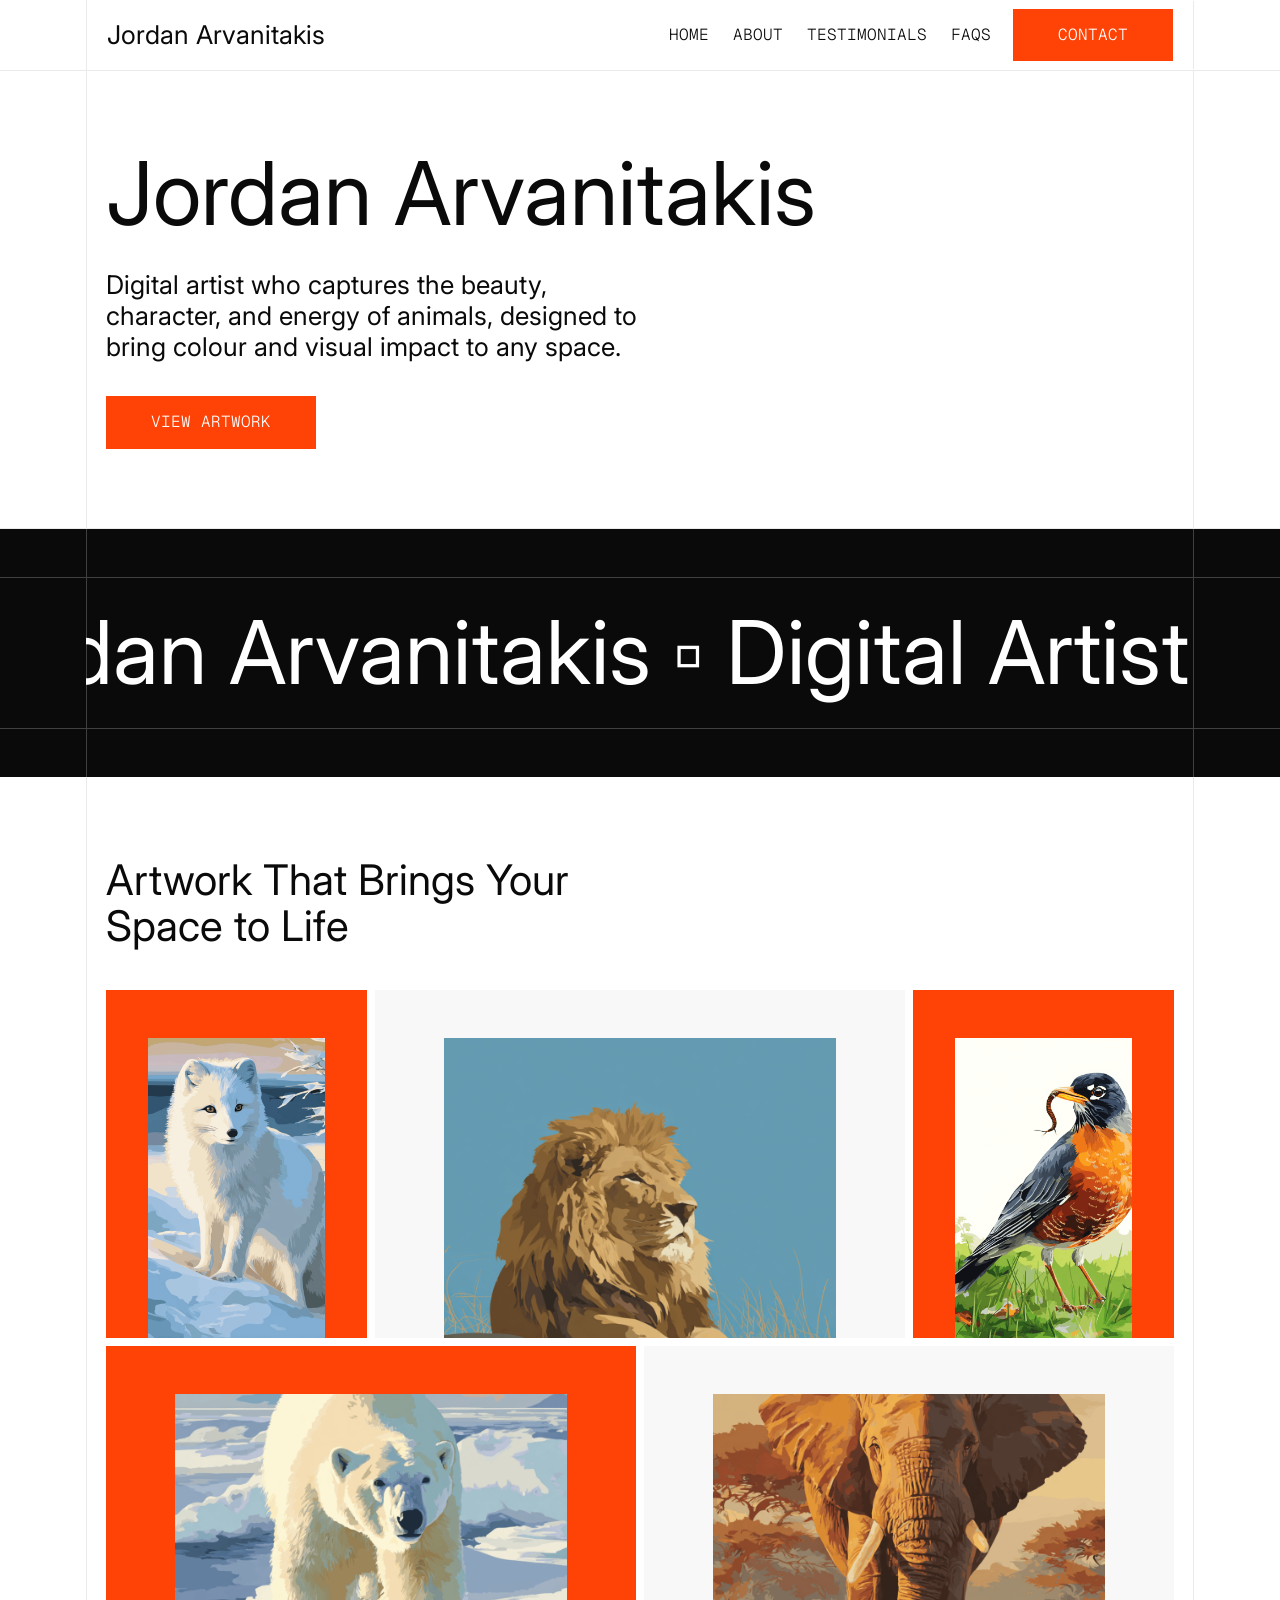
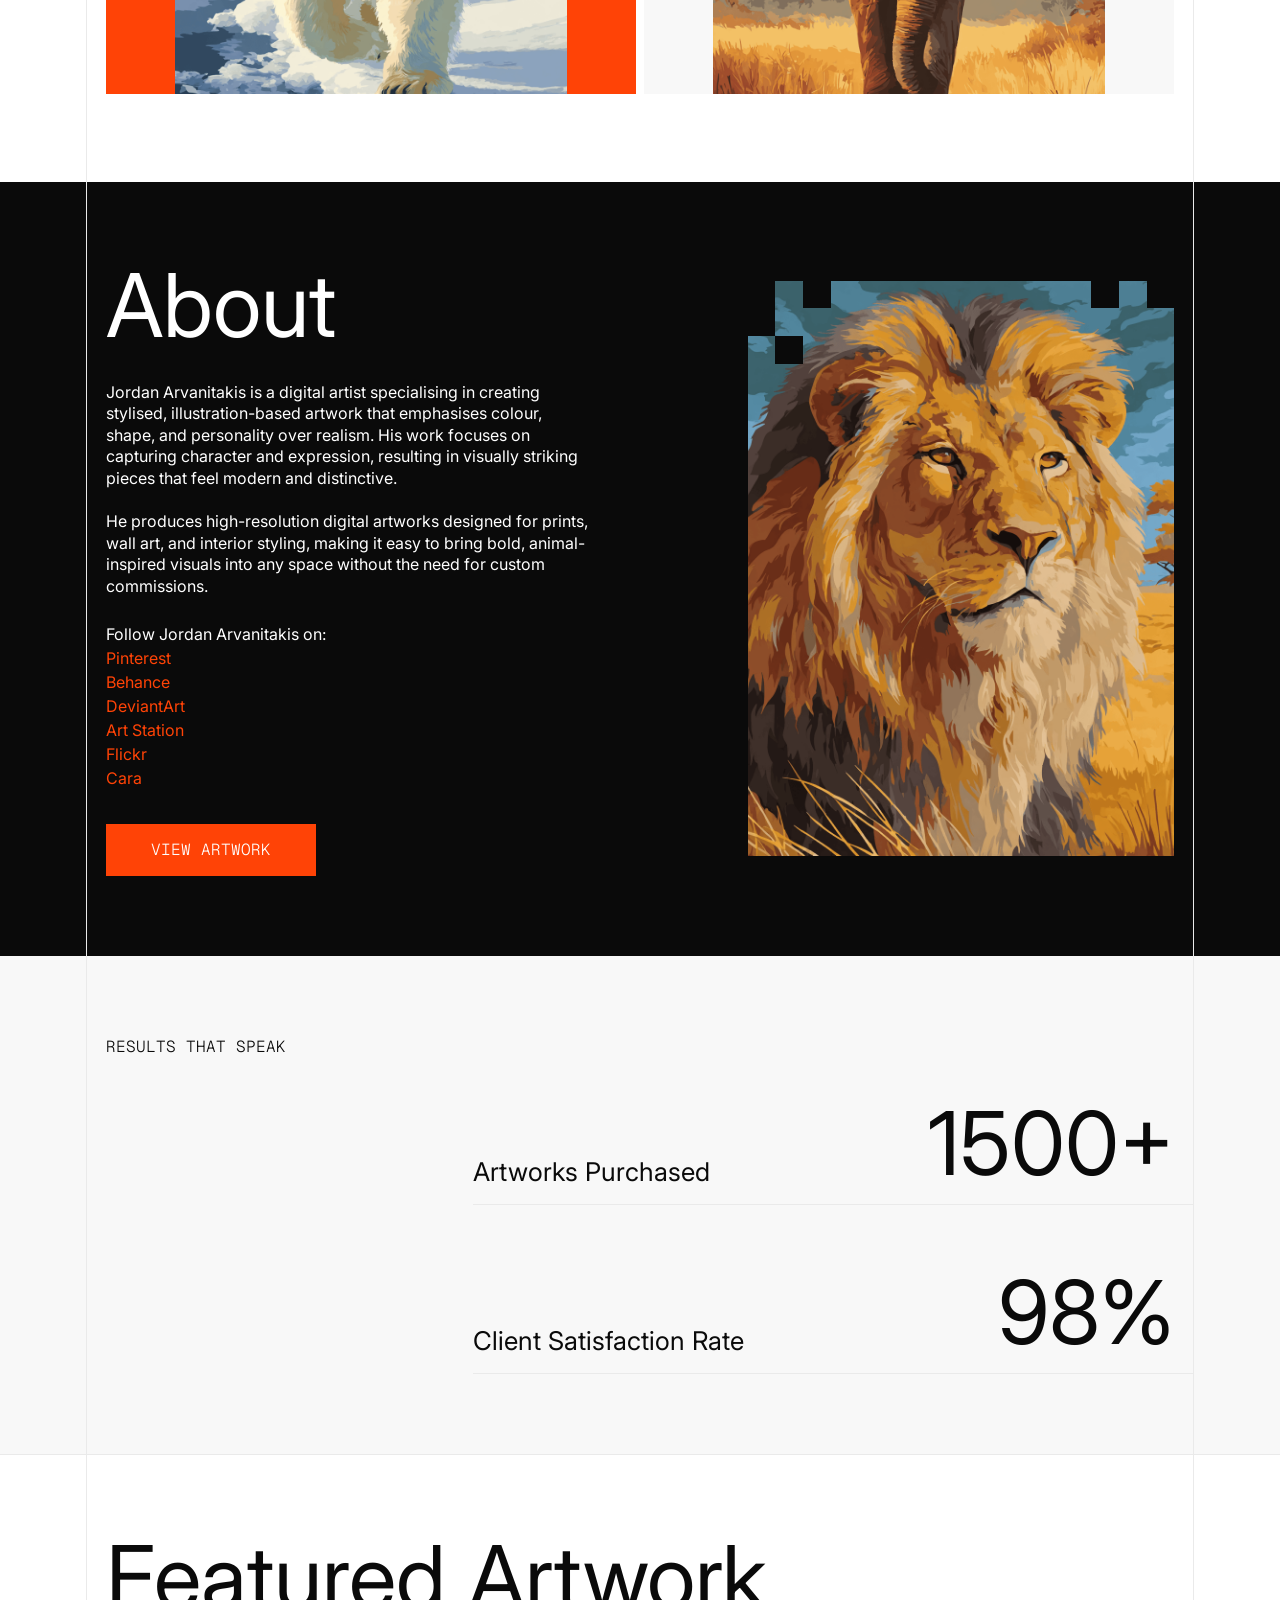
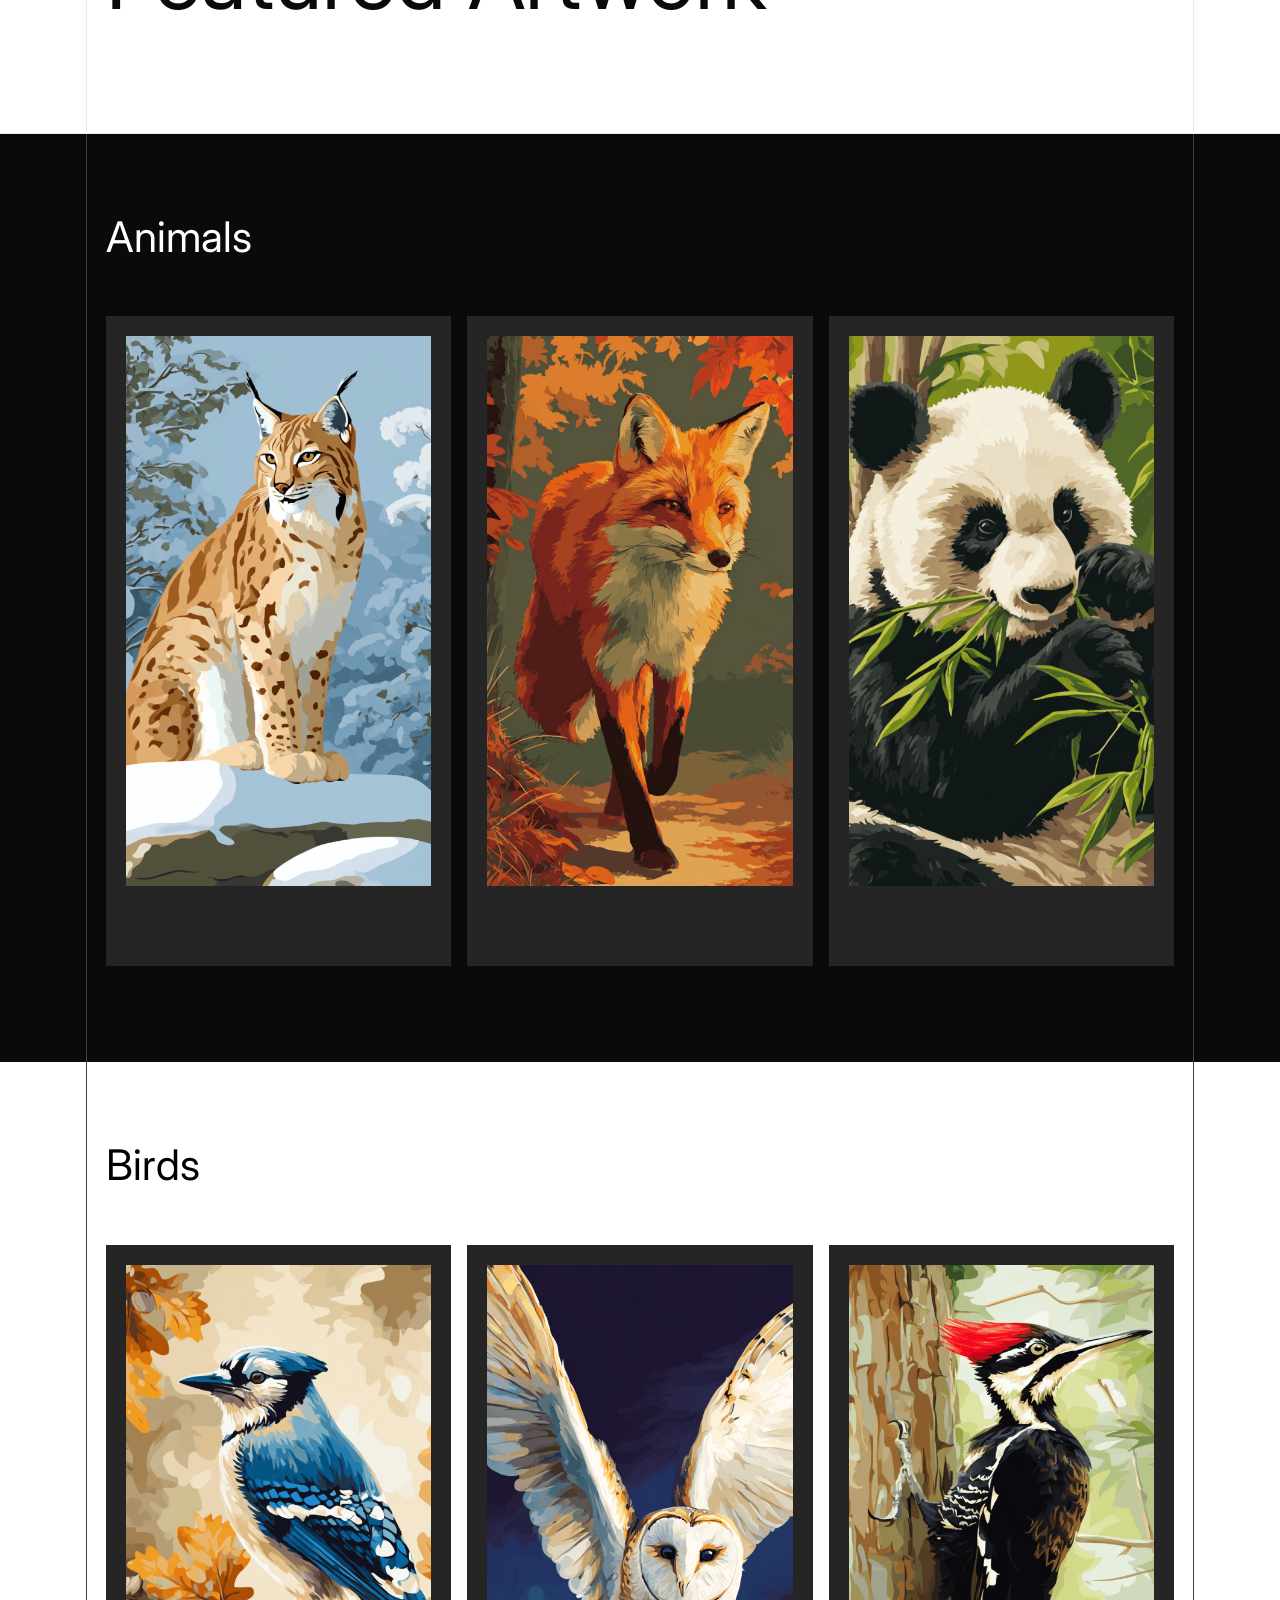
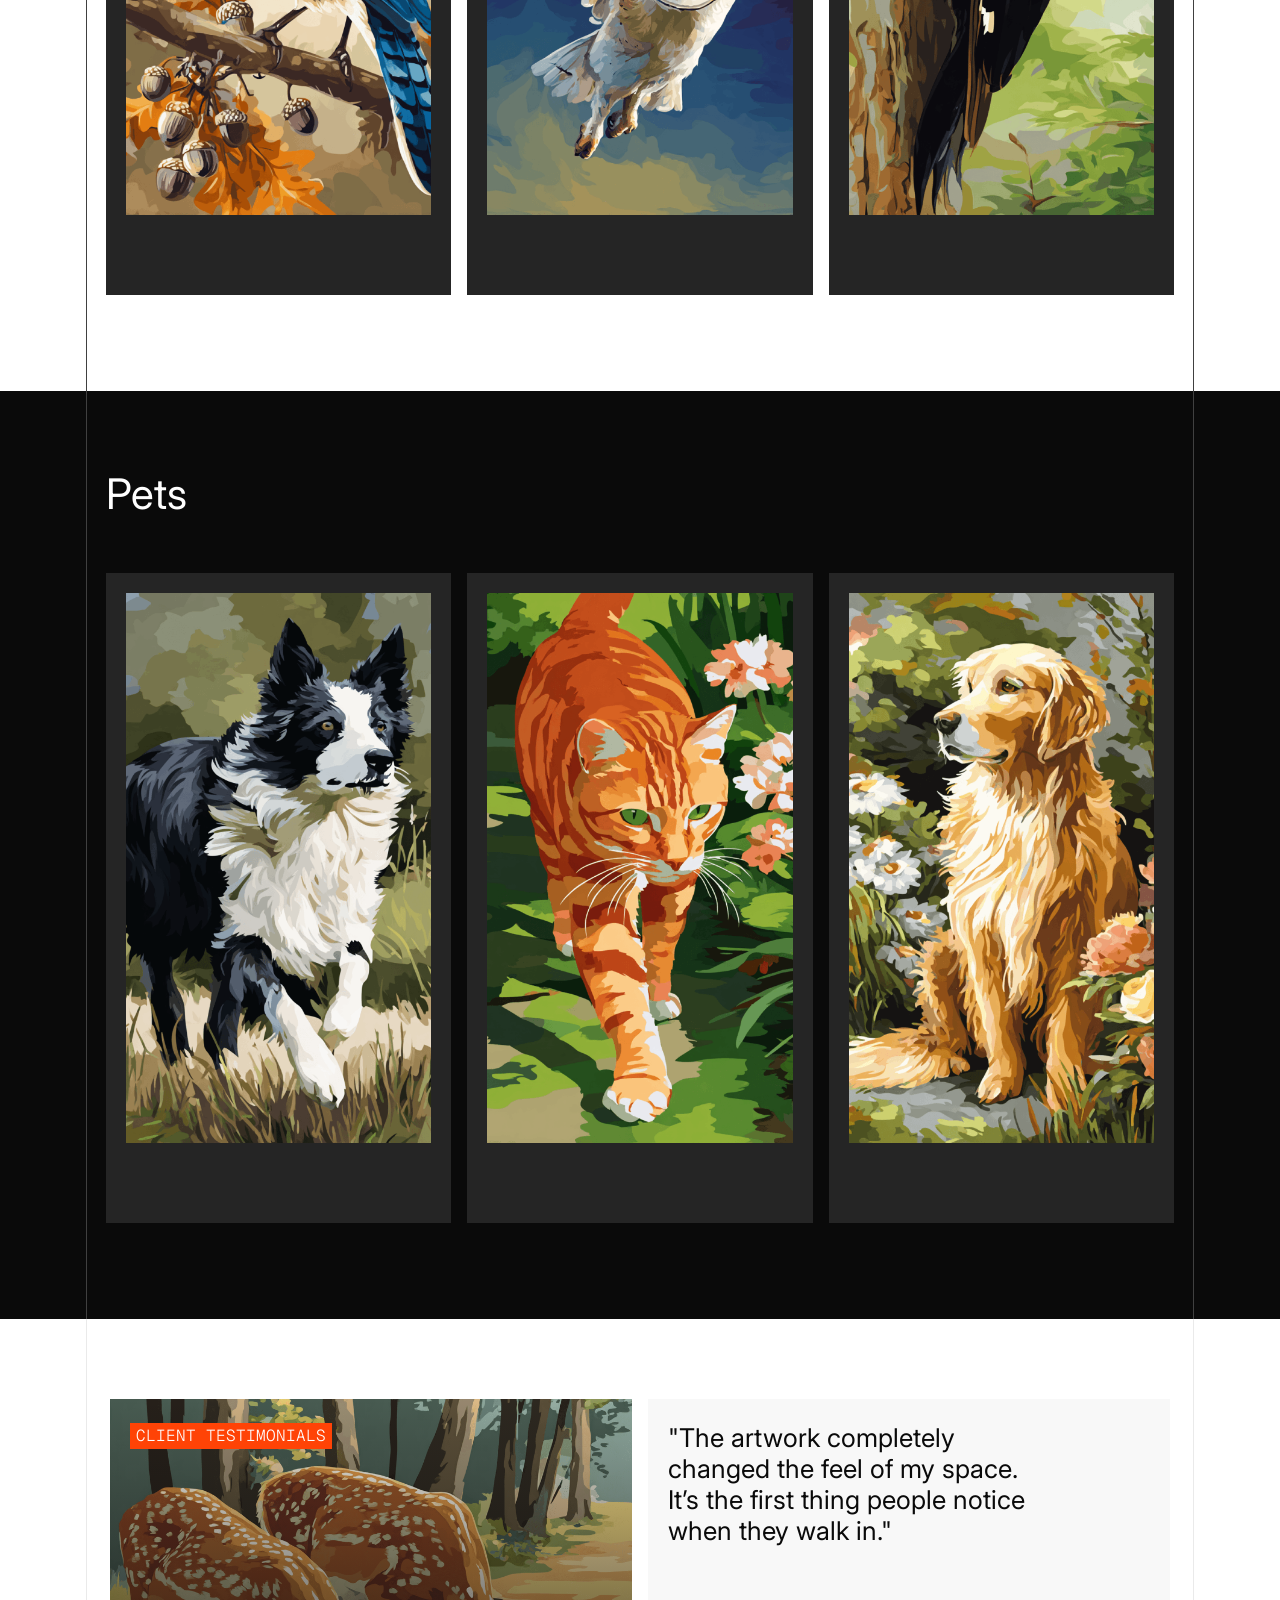
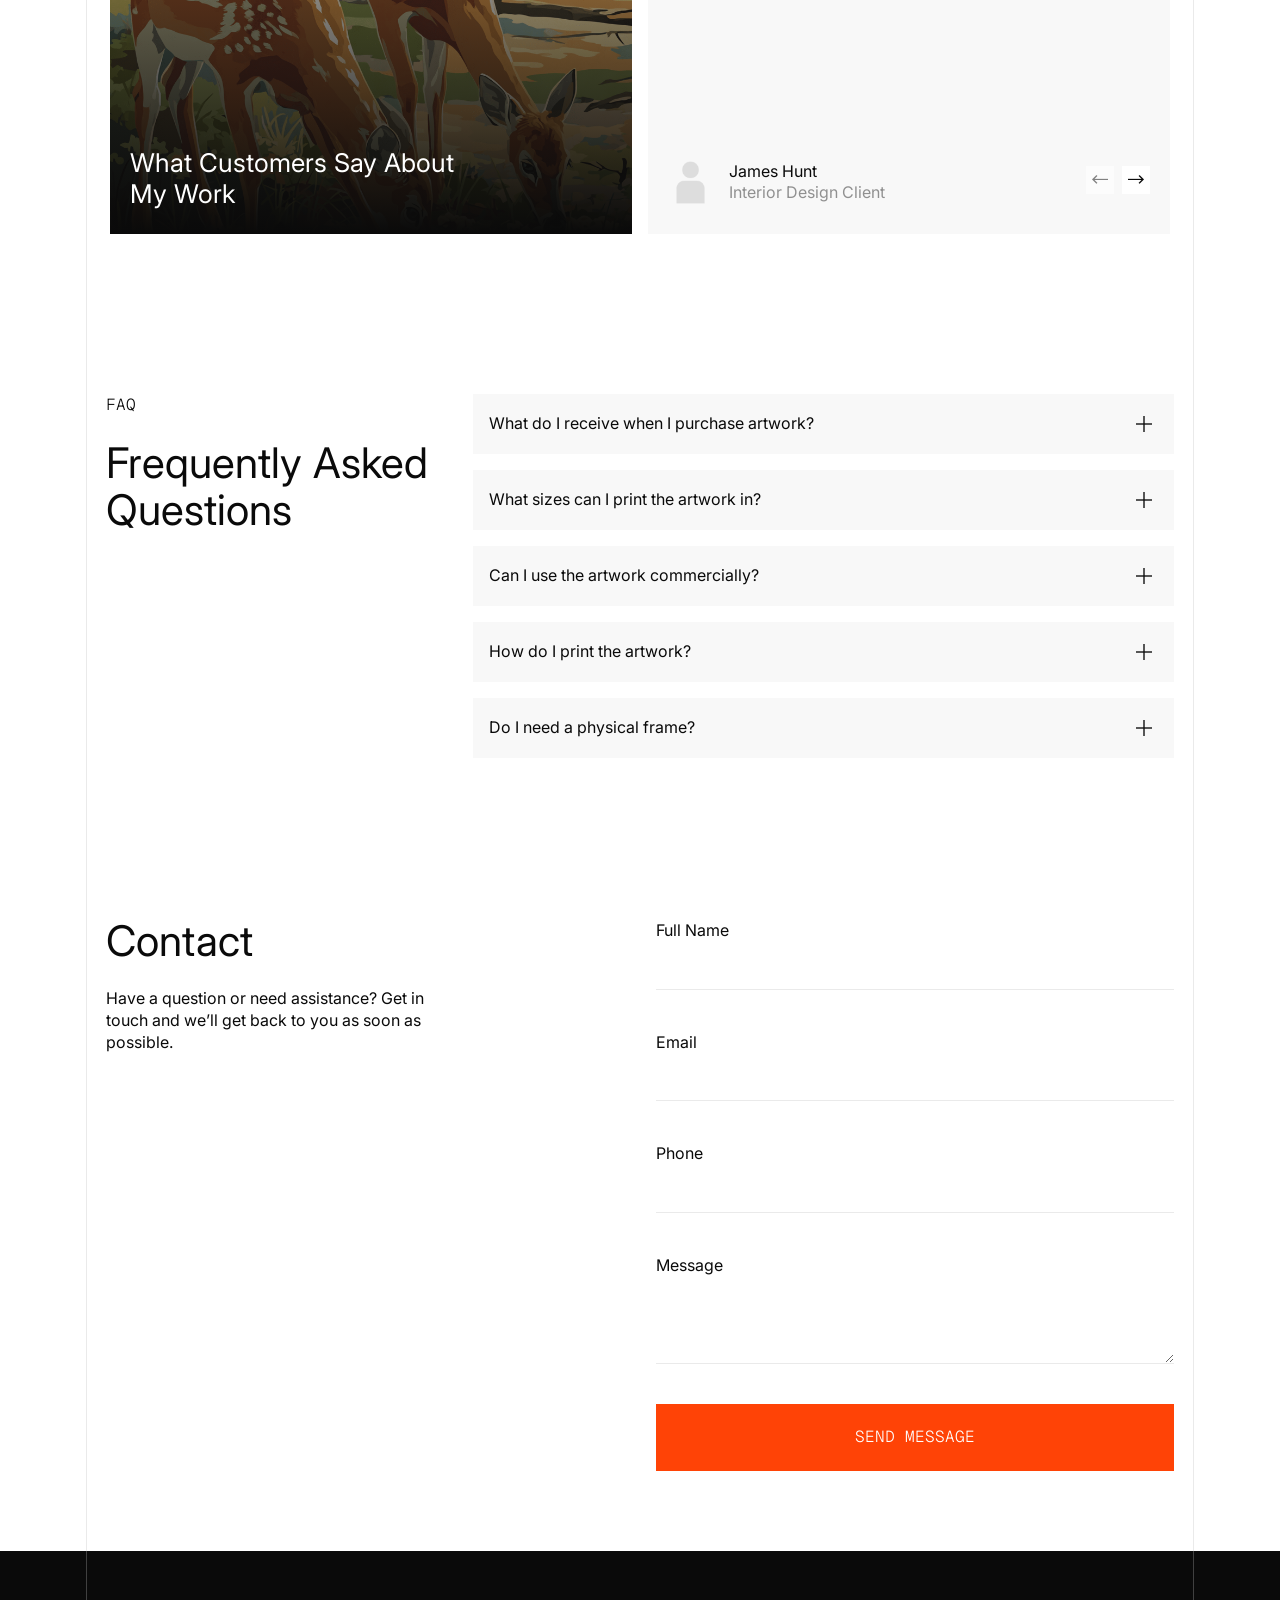
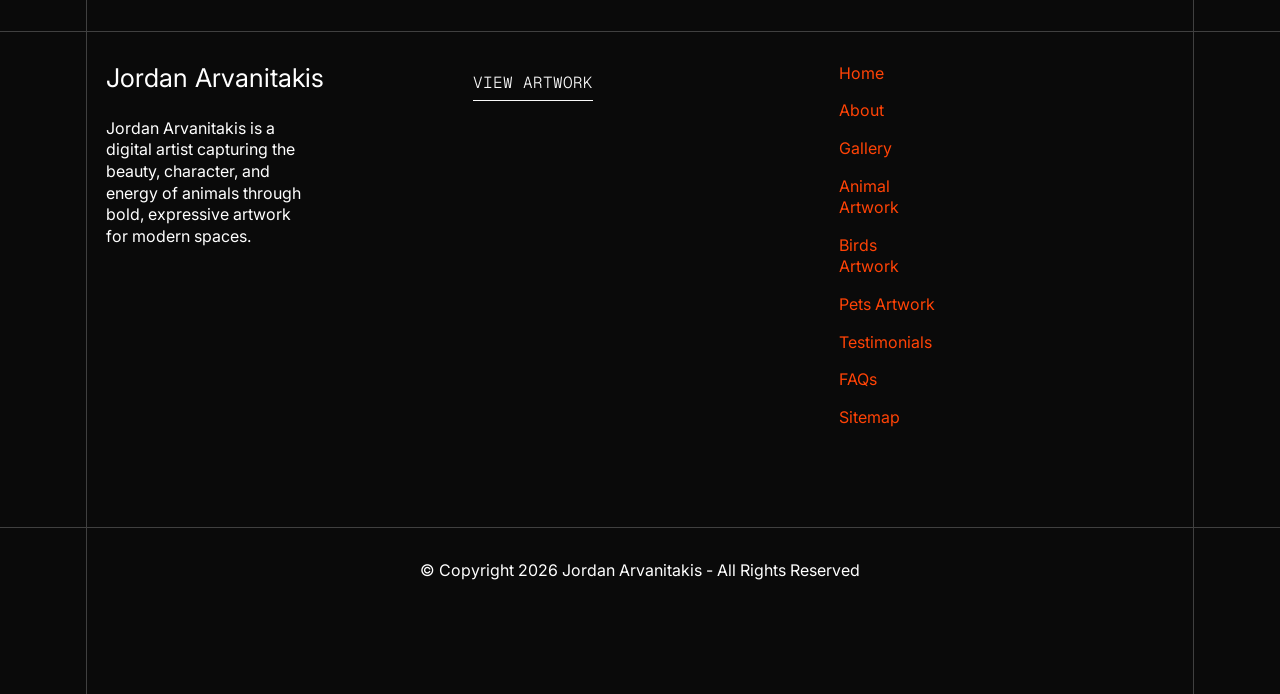
==== commit b46e1eaf: "Update index.html" ====
--- a/index.html
+++ b/index.html
@@ -21,7 +21,7 @@
   <noscript><link rel="stylesheet" href="https://fonts.googleapis.com/css?family=Inter:100,200,300,400,500,600,700,800,900,100i,200i,300i,400i,500i,600i,700i,800i,900i&display=swap"></noscript>
   <link rel="preload" href="https://fonts.googleapis.com/css?family=Geist+Mono:100,200,300,400,500,600,700,800,900&display=swap" as="style" onload="this.onload=null;this.rel='stylesheet'">
   <noscript><link rel="stylesheet" href="https://fonts.googleapis.com/css?family=Geist+Mono:100,200,300,400,500,600,700,800,900&display=swap"></noscript>
-  <link rel="preload" as="style" href="assets/mobirise/css/mbr-additional.css?v=ZMJRiu"><link rel="stylesheet" href="assets/mobirise/css/mbr-additional.css?v=ZMJRiu" type="text/css">
+  <link rel="preload" as="style" href="assets/mobirise/css/mbr-additional.css?v=hO80lO"><link rel="stylesheet" href="assets/mobirise/css/mbr-additional.css?v=hO80lO" type="text/css">
 
   
   <meta name="google-site-verification" content="f8q4FgjmAoF-cFjdbqZAluXVYuBTKn4Tgm8tAEx5ZVU" />
@@ -222,6 +222,12 @@
                                  <p class="mbr-text mbr-fonts-style display-7"><a href="https://www.behance.net/jordanarvanit">Behance</a>
                                 </p><br>
                                  <p class="mbr-text mbr-fonts-style display-7"><a href="https://www.deviantart.com/jordan-arvanitakis">DeviantArt</a>
+                                </p><br>
+                                 <p class="mbr-text mbr-fonts-style display-7"><a href="https://www.artstation.com/jordan-arvanitakis" class="text-primary">Art Station</a>
+                                </p><br>
+                                 <p class="mbr-text mbr-fonts-style display-7"><a href="https://www.flickr.com/people/jordan-arvanitakis/" class="text-primary">Flickr</a>
+                                </p><br>
+                                 <p class="mbr-text mbr-fonts-style display-7"><a href="https://cara.app/jordan-arvanitakis" class="text-primary">Cara</a>
                                 </p>
                             </div>
                             <div class="mbr-section-btn"><a class="btn btn-primary display-4" href="index.html#header01-5">View Artwork</a></div>
@@ -666,17 +672,17 @@
                             </div>
                         </div>
                         <div class="col-12 col-lg-8">
-                            <div id="bootstrap-accordion_15" class="panel-group accordionStyles accordion" role="tablist" aria-multiselectable="true">
+                            <div id="bootstrap-accordion_11" class="panel-group accordionStyles accordion" role="tablist" aria-multiselectable="true">
                                 <div class="card little-radius">
                                     <div class="card-header" role="tab" id="headingOne">
-                                        <a role="button" class="panel-title collapsed" data-toggle="collapse" data-bs-toggle="collapse" data-core="" href="#collapse1_15" aria-expanded="false" aria-controls="collapse1">
+                                        <a role="button" class="panel-title collapsed" data-toggle="collapse" data-bs-toggle="collapse" data-core="" href="#collapse1_11" aria-expanded="false" aria-controls="collapse1">
                                             <h4 class="panel-title-edit mbr-fonts-style display-7">What do I receive when I purchase artwork?</h4>
                                             <div class="icon-wrapper">
                                                 <span class="sign mobi-mbri mobi-mbri-plus mbr-iconfont"></span>
                                             </div>
                                         </a>
                                     </div>
-                                    <div id="collapse1_15" class="panel-collapse noScroll collapse" role="tabpanel" aria-labelledby="headingOne" data-parent="#accordion" data-bs-parent="#bootstrap-accordion_15">
+                                    <div id="collapse1_11" class="panel-collapse noScroll collapse" role="tabpanel" aria-labelledby="headingOne" data-parent="#accordion" data-bs-parent="#bootstrap-accordion_11">
                                         <div class="panel-body">
                                             <p class="panel-text mbr-fonts-style display-7">
                                                 You’ll receive a high-resolution digital file that can be downloaded instantly and used for printing or digital display.
@@ -686,14 +692,14 @@
                                 </div>
                                 <div class="card little-radius">
                                     <div class="card-header" role="tab" id="headingTwo">
-                                        <a role="button" class="panel-title collapsed" data-toggle="collapse" data-bs-toggle="collapse" data-core="" href="#collapse2_15" aria-expanded="false" aria-controls="collapse2">
+                                        <a role="button" class="panel-title collapsed" data-toggle="collapse" data-bs-toggle="collapse" data-core="" href="#collapse2_11" aria-expanded="false" aria-controls="collapse2">
                                             <h4 class="panel-title-edit mbr-fonts-style display-7">What sizes can I print the artwork in?</h4>
                                             <div class="icon-wrapper">
                                                 <span class="sign mobi-mbri mobi-mbri-plus mbr-iconfont"></span>
                                             </div>
                                         </a>
                                     </div>
-                                    <div id="collapse2_15" class="panel-collapse noScroll collapse" role="tabpanel" aria-labelledby="headingTwo" data-parent="#accordion" data-bs-parent="#bootstrap-accordion_15">
+                                    <div id="collapse2_11" class="panel-collapse noScroll collapse" role="tabpanel" aria-labelledby="headingTwo" data-parent="#accordion" data-bs-parent="#bootstrap-accordion_11">
                                         <div class="panel-body">
                                             <p class="panel-text mbr-fonts-style display-7">
                                                 Files are provided in high resolution, making them suitable for a range of print sizes from small frames to large wall pieces.
@@ -703,14 +709,14 @@
                                 </div>
                                 <div class="card little-radius">
                                     <div class="card-header" role="tab" id="headingThree">
-                                        <a role="button" class="panel-title collapsed" data-toggle="collapse" data-bs-toggle="collapse" data-core="" href="#collapse3_15" aria-expanded="false" aria-controls="collapse3">
+                                        <a role="button" class="panel-title collapsed" data-toggle="collapse" data-bs-toggle="collapse" data-core="" href="#collapse3_11" aria-expanded="false" aria-controls="collapse3">
                                             <h4 class="panel-title-edit mbr-fonts-style display-7">Can I use the artwork commercially?</h4>
                                             <div class="icon-wrapper">
                                                 <span class="sign mobi-mbri mobi-mbri-plus mbr-iconfont"></span>
                                             </div>
                                         </a>
                                     </div>
-                                    <div id="collapse3_15" class="panel-collapse noScroll collapse" role="tabpanel" aria-labelledby="headingThree" data-parent="#accordion" data-bs-parent="#bootstrap-accordion_15">
+                                    <div id="collapse3_11" class="panel-collapse noScroll collapse" role="tabpanel" aria-labelledby="headingThree" data-parent="#accordion" data-bs-parent="#bootstrap-accordion_11">
                                         <div class="panel-body">
                                             <p class="panel-text mbr-fonts-style display-7">
                                                 Artwork is for personal use unless otherwise specified. Contact us for licensing options.
@@ -720,14 +726,14 @@
                                 </div>
                                 <div class="card little-radius">
                                     <div class="card-header" role="tab" id="headingFour">
-                                        <a role="button" class="panel-title collapsed" data-toggle="collapse" data-bs-toggle="collapse" data-core="" href="#collapse4_15" aria-expanded="false" aria-controls="collapse4">
+                                        <a role="button" class="panel-title collapsed" data-toggle="collapse" data-bs-toggle="collapse" data-core="" href="#collapse4_11" aria-expanded="false" aria-controls="collapse4">
                                             <h4 class="panel-title-edit mbr-fonts-style display-7">How do I print the artwork?</h4>
                                             <div class="icon-wrapper">
                                                 <span class="sign mobi-mbri mobi-mbri-plus mbr-iconfont"></span>
                                             </div>
                                         </a>
                                     </div>
-                                    <div id="collapse4_15" class="panel-collapse noScroll collapse" role="tabpanel" aria-labelledby="headingFour" data-parent="#accordion" data-bs-parent="#bootstrap-accordion_15">
+                                    <div id="collapse4_11" class="panel-collapse noScroll collapse" role="tabpanel" aria-labelledby="headingFour" data-parent="#accordion" data-bs-parent="#bootstrap-accordion_11">
                                         <div class="panel-body">
                                             <p class="panel-text mbr-fonts-style display-7">
                                                 You can print at home, through a local print shop, or use online printing services for professional results.
@@ -737,14 +743,14 @@
                                 </div>
                                 <div class="card little-radius">
                                     <div class="card-header" role="tab" id="headingFive">
-                                        <a role="button" class="panel-title collapsed" data-toggle="collapse" data-bs-toggle="collapse" data-core="" href="#collapse5_15" aria-expanded="false" aria-controls="collapse4">
+                                        <a role="button" class="panel-title collapsed" data-toggle="collapse" data-bs-toggle="collapse" data-core="" href="#collapse5_11" aria-expanded="false" aria-controls="collapse4">
                                             <h4 class="panel-title-edit mbr-fonts-style display-7">Do I need a physical frame?</h4>
                                             <div class="icon-wrapper">
                                                 <span class="sign mobi-mbri mobi-mbri-plus mbr-iconfont"></span>
                                             </div>
                                         </a>
                                     </div>
-                                    <div id="collapse5_15" class="panel-collapse noScroll collapse" role="tabpanel" aria-labelledby="headingFive" data-parent="#accordion" data-bs-parent="#bootstrap-accordion_15">
+                                    <div id="collapse5_11" class="panel-collapse noScroll collapse" role="tabpanel" aria-labelledby="headingFive" data-parent="#accordion" data-bs-parent="#bootstrap-accordion_11">
                                         <div class="panel-body">
                                             <p class="panel-text mbr-fonts-style display-7">
                                                 That’s up to you; artwork can be framed, mounted, or displayed digitally.
@@ -786,7 +792,7 @@
                         <div class="col-12 col-lg-6">
                             <div class="mbr-form form-wrap middle-radius" data-form-type="formoid">
 <!--Formbuilder Form-->
-<form action="https://mobirise.eu/" method="POST" class="mbr-form form-with-styler" data-form-title="Form Name"><input type="hidden" name="email" data-form-email="true" value="L2oj+eRcCZGrH1MQA3NIRjBfw/NldsirshoaZ4IhQl2gDZbS2I9k5Ygjawul+XE3t89qM3WYb5UBl96zfppdwGqA/KKD2g0mr9T1J08Umz5Jx8cFeQCDLWL1NZrU+Nia.pRtZ29UyIdJCubL9Xt1HQLQGuhnMasiBQXz9txS5gF/RgDNCFIN7tfFUa61TngjVD590TX1pOX/nBChb3c2Yj2MA4R40sKe7gzHuiBhX2BZ+ilerofKzIhNIzs4SXcME">
+<form action="https://mobirise.eu/" method="POST" class="mbr-form form-with-styler" data-form-title="Form Name"><input type="hidden" name="email" data-form-email="true" value="2XMjcvs7T6pLl5wf/VX9WJxNn7RJH2kqXi8aAMcAyVZfpQXQAWfQ7JvLOz/QklfNYq6Z3lR9RpT1euUFyp1BIcoZyxILVLejEd6Oy8HbaMJsmSOH0bzRzUEjHjiizyVL.adZG1Ms28RPv5/K74+gS1HbPJZy38XT/6MZ/87S+HrftOuJQMUyfxe+FLTP+h/A26M71hpr12p1IczufFYHVtXIBvxPxGxuAoXsJrxa6SVS03tSZptzo1aQtxC+1dmCg">
 <div class="row">
 <div hidden="hidden" data-form-alert="" class="alert alert-success col-12">Thank you. We will get in touch with you shortly.</div>
 <div hidden="hidden" data-form-alert-danger="" class="alert alert-danger col-12"> Oops...! some problem! </div>
--- a/assets/mobirise/css/mbr-additional.css
+++ b/assets/mobirise/css/mbr-additional.css
@@ -3184,6 +3184,9 @@
 .cid-vh1qsRgbxC label {
   color: #0a0a0a;
 }
+.cid-vh1qsRgbxC .display-20 {
+  color: #ffffff;
+}
 .cid-uZd8r8mhJC {
   padding-top: 5rem;
   padding-bottom: 5rem;
--- a/assets/mobirise/css/mbr-additional.css
+++ b/assets/mobirise/css/mbr-additional.css
@@ -3184,6 +3184,9 @@
 .cid-vh1qsRgbxC label {
   color: #0a0a0a;
 }
+.cid-vh1qsRgbxC .display-20 {
+  color: #ffffff;
+}
 .cid-uZd8r8mhJC {
   padding-top: 5rem;
   padding-bottom: 5rem;
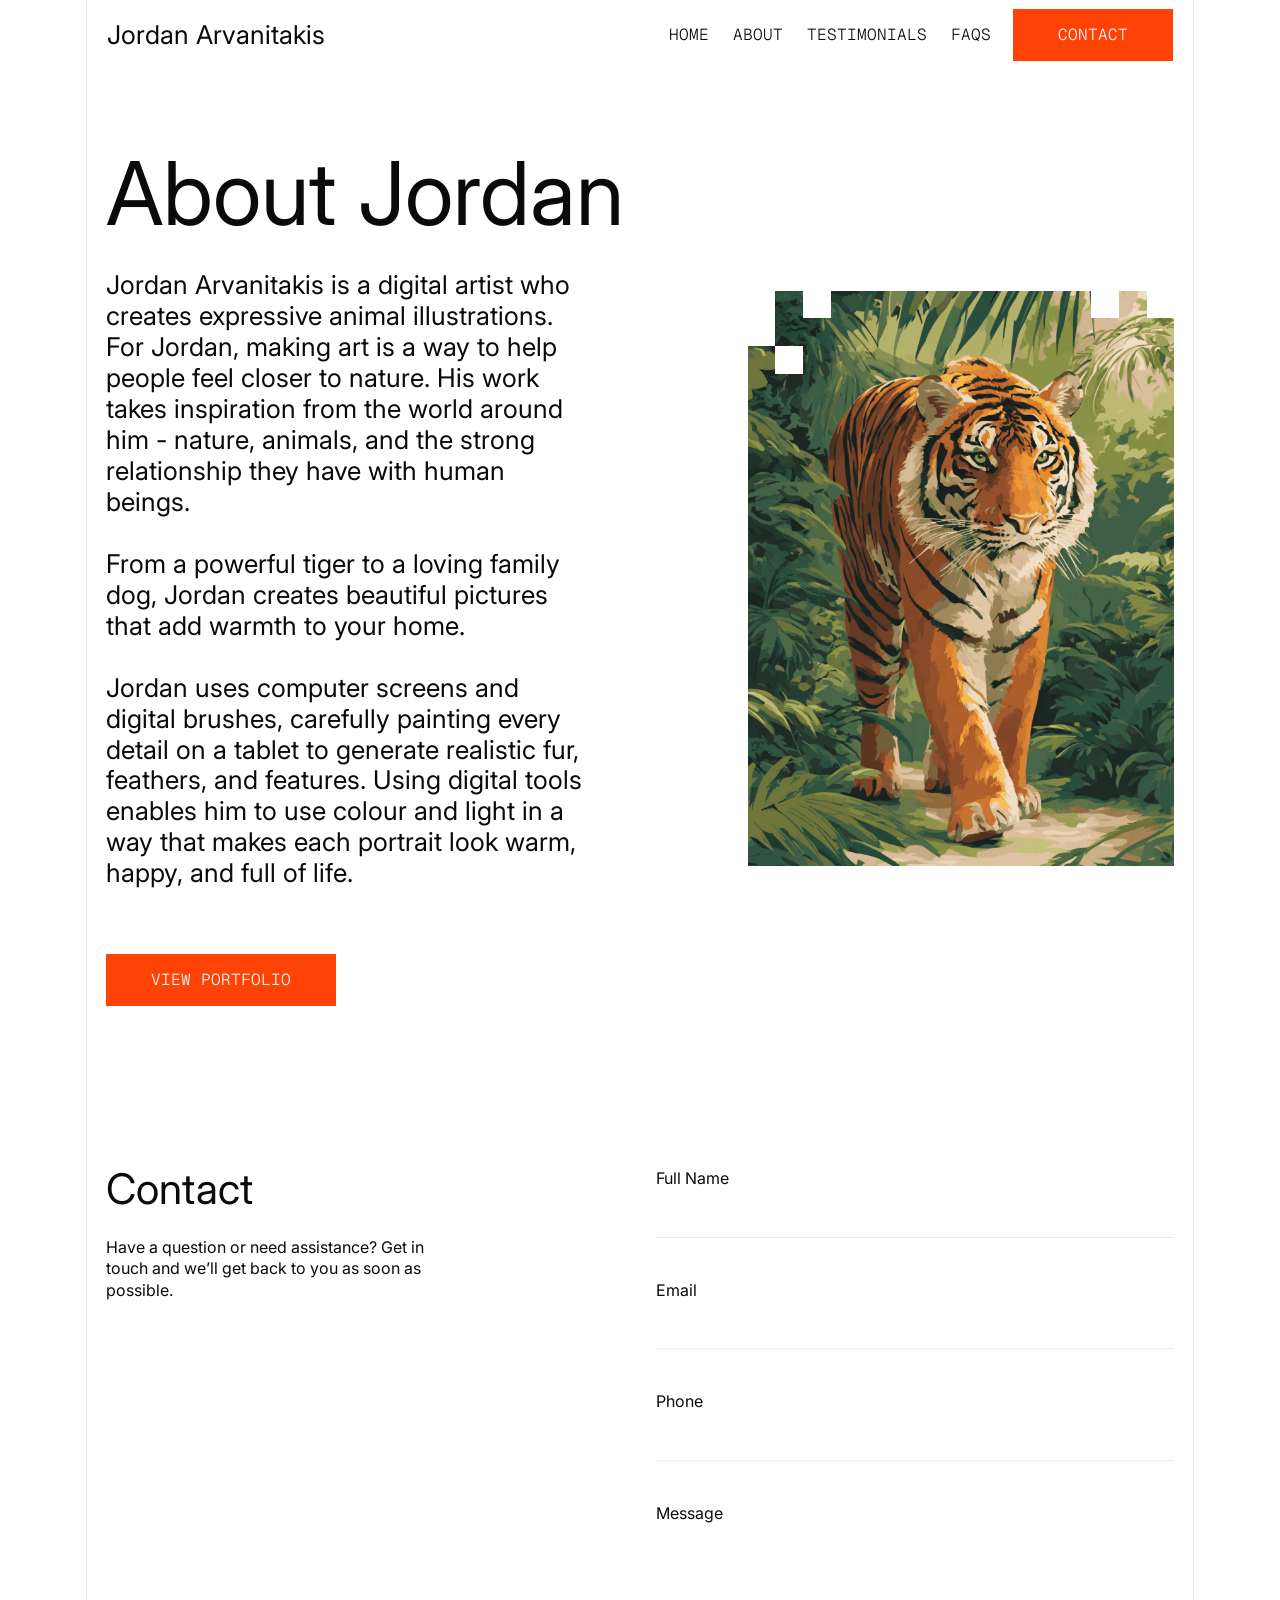
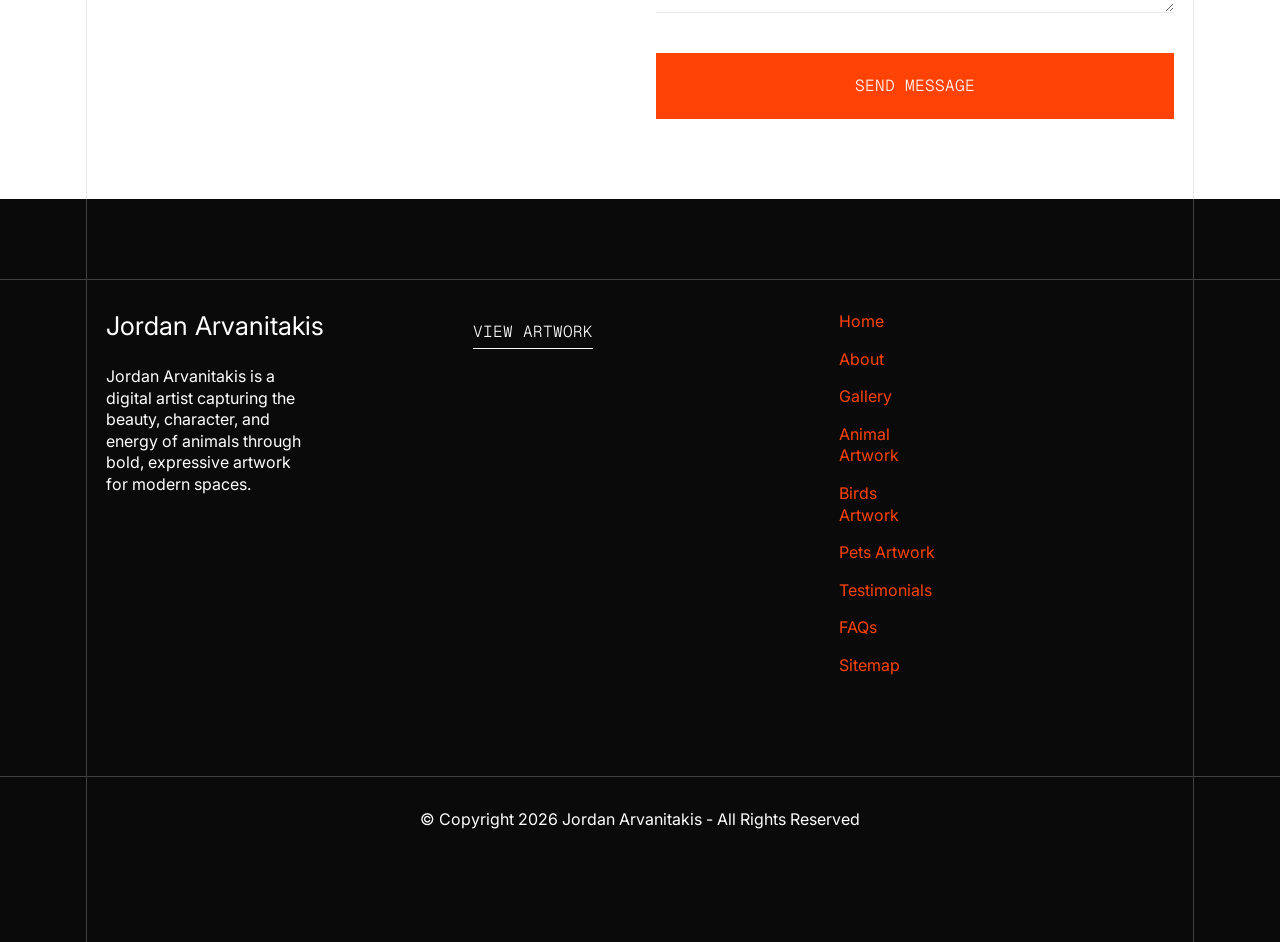
==== commit 5c4bf7d5: "Update index.html" ====
--- a/index.html
+++ b/index.html
@@ -7,11 +7,10 @@
   
   <meta name="viewport" content="width=device-width, initial-scale=1, minimum-scale=1">
   <link rel="shortcut icon" href="assets/images/jordan-arvanitakis-favicon.png-128x128.png" type="image/x-icon">
-  <meta name="description" content="Jordan Arvanitakis is a digital artist capturing the beauty, character, and energy of animals, designed to bring colour and visual impact to any space.">
-  
-  
-  <title>Jordan Arvanitakis - Digital Artist</title>
-  <link rel="stylesheet" href="assets/web/assets/mobirise-icons2/mobirise2.css">
+  <meta name="description" content="Jordan Arvanitakis is a digital artist specialising in creating stylised, illustration-based artwork that emphasises colour, shape, and personality over realism.">
+  
+  
+  <title>About - Jordan Arvanitakis</title>
   <link rel="stylesheet" href="assets/bootstrap/css/bootstrap.min.css">
   <link rel="stylesheet" href="assets/dropdown/css/style.css">
   <link rel="stylesheet" href="assets/socicon/css/styles.css">
@@ -21,7 +20,7 @@
   <noscript><link rel="stylesheet" href="https://fonts.googleapis.com/css?family=Inter:100,200,300,400,500,600,700,800,900,100i,200i,300i,400i,500i,600i,700i,800i,900i&display=swap"></noscript>
   <link rel="preload" href="https://fonts.googleapis.com/css?family=Geist+Mono:100,200,300,400,500,600,700,800,900&display=swap" as="style" onload="this.onload=null;this.rel='stylesheet'">
   <noscript><link rel="stylesheet" href="https://fonts.googleapis.com/css?family=Geist+Mono:100,200,300,400,500,600,700,800,900&display=swap"></noscript>
-  <link rel="preload" as="style" href="assets/mobirise/css/mbr-additional.css?v=hO80lO"><link rel="stylesheet" href="assets/mobirise/css/mbr-additional.css?v=hO80lO" type="text/css">
+  <link rel="preload" as="style" href="assets/mobirise/css/mbr-additional.css?v=3bBEO0"><link rel="stylesheet" href="assets/mobirise/css/mbr-additional.css?v=3bBEO0" type="text/css">
 
   
   <meta name="google-site-verification" content="f8q4FgjmAoF-cFjdbqZAluXVYuBTKn4Tgm8tAEx5ZVU" />
@@ -29,7 +28,7 @@
 </head>
 <body>
   
-  <section data-bs-version="5.1" class="menu menu01 capturem5 cid-uZd7XUgKA3" once="menu" id="menu01-0">
+  <section data-bs-version="5.1" class="menu menu01 capturem5 cid-uZd7XUgKA3" once="menu" id="menu01-12">
     
 
     <nav class="navbar navbar-dropdown navbar-expand-lg">
@@ -60,144 +59,7 @@
     </nav>
 </section>
 
-<section data-bs-version="5.1" class="header01 capturem5 cid-uZd7Y5d0xW" id="header01-1">
-	
-
-	
-	
-
-	<div class="container">
-		<div class="row">
-			<div class="col-12">
-				<div class="content-wrapper">
-					<div class="content-wrap">
-						<h1 class="mbr-section-title mbr-fonts-style display-1">Jordan Arvanitakis</h1>
-						<div class="text-wrapper">
-							<p class="mbr-text mbr-fonts-style display-5">
-								Digital artist who captures the beauty, character, and energy of animals, designed to bring colour and visual impact to any space.
-							</p>
-						</div>
-						<div class="mbr-section-btn"><a class="btn btn-primary display-4" href="index.html#header01-5">VIEW Artwork</a></div>
-					</div>
-				</div>
-			</div>
-		</div>
-	</div>
-</section>
-
-<section data-bs-version="5.1" class="features01 capturem5 cid-uZd80nvtVZ" id="features01-2">
-    
-
-    
-    <div class="container">
-        <div class="content-wrapper">
-            <div class="border-wrap border_1"></div>
-            <div class="content-wrap">
-                <div class="loop-container">
-                    <div class="item display-1" data-linewords="▫️ Jordan Arvanitakis ▫️ Digital Artist ▫️ Jordan Arvanitakis ▫️ Digital Artist" data-direction="-1" data-speed="0.05">
-                    </div>
-                    <div class="item display-1" data-linewords="▫️ Jordan Arvanitakis ▫️ Digital Artist ▫️ Jordan Arvanitakis ▫️ Digital Artist" data-direction="-1" data-speed="0.05">
-                    </div>
-                </div>
-            </div>
-            <div class="border-wrap border_2"></div>
-        </div>
-    </div>
-</section>
-
-<section data-bs-version="5.1" class="features03 capturem5 cid-uZd812lP8F" id="features03-3">
-    
-
-    
-    
-
-    <div class="container">
-        <div class="row">
-            <div class="col-12">
-                <div class="content-wrapper">
-                    <div class="content-wrap row justify-content-between title-wrapper">
-                        <div class="col-12 col-lg-6 item">
-                            <h2 class="mbr-section-title mbr-fonts-style display-2">Artwork That Brings Your Space to Life</h2>
-                        </div>
-                        <div class="col-12 col-lg-3 item">
-                            
-                        </div>
-                    </div>
-                    <div class="content-wrap row justify-content-center">
-                        <div class="col-12 col-lg-3 item features-image">
-                            <div class="item-wrapper card_1">
-                                <div class="item-content">
-                                    
-                                    
-                                    
-                                </div>
-                                <div class="item-img">
-                                    <img src="assets/images/wolf-2.png-425x531.png" alt="image of a wolf">
-                                </div>
-                            </div>
-                        </div>
-                        <div class="col-12 col-lg-6 item features-image">
-                            <div class="item-wrapper card_2">
-                                <div class="item-content">
-                                    
-                                    <div class="text-wrap_2">
-                                        
-                                    </div>
-                                    
-                                </div>
-                                <div class="item-img">
-                                    <img src="assets/images/lion-3.png-928x1160.png" alt="image of a lion">
-                                </div>
-                            </div>
-                        </div>
-                        <div class="col-12 col-lg-3 item features-image">
-                            <div class="item-wrapper card_1">
-                                <div class="item-content">
-                                    
-                                    
-                                    
-                                </div>
-                                <div class="item-img">
-                                    <img src="assets/images/yellow-crest.png-425x531.png" alt="image of a yellow crest">
-                                </div>
-                            </div>
-                        </div>
-                        <div class="col-12 col-lg-6 item features-image">
-                            <div class="item-wrapper card_1">
-                                <div class="item-content">
-                                    
-                                    <div class="text-wrap_1">
-                                        
-                                    </div>
-                                    
-                                </div>
-                                <div class="item-img">
-                                    <img src="assets/images/polar-bear.png-928x1160.png" alt="image of a polar bear">
-                                </div>
-                            </div>
-                        </div>
-                        <div class="col-12 col-lg-6 item features-image">
-                            <div class="item-wrapper card_2">
-                                <div class="item-content">
-                                    
-                                    <div class="text-wrap_2">
-                                        
-                                    </div>
-                                    
-                                </div>
-                                <div class="item-img">
-                                    <img src="assets/images/elephant.png-928x1160.png" alt="image of an elephant">
-                                </div>
-                            </div>
-                        </div>
-                    </div>
-                </div>
-            </div>
-        </div>
-    </div>
-</section>
-
-<section data-bs-version="5.1" class="header02 capturem5 cid-vgP8J8zb83" id="header02-6">
+<section data-bs-version="5.1" class="header02 capturem5 cid-vkAqWLgUhb" id="header02-14">
     
 
     
@@ -209,28 +71,14 @@
                 <div class="content-wrapper">
                     <div class="content-wrap row">
                         <div class="col-12 col-lg-7">
-                            <h2 class="mbr-section-title mbr-fonts-style display-1">
-								About</h2>
+                            <h1 class="mbr-section-title mbr-fonts-style display-1">
+								About Jordan</h1>
                             <div class="text-wrapper">
-                                <p class="mbr-text mbr-fonts-style display-7">Jordan Arvanitakis is a digital artist specialising in creating stylised, illustration-based artwork that emphasises colour, shape, and personality over realism. His work focuses on capturing character and expression, resulting in visually striking pieces that feel modern and distinctive.<br><br>He produces high-resolution digital artworks designed for prints, wall art, and interior styling, making it easy to bring bold, animal-inspired visuals into any space without the need for custom commissions.<br></p>
-                            </div><br>
-                            <div class="text-wrapper">
-                                <p class="mbr-text mbr-fonts-style display-7">Follow Jordan Arvanitakis on:
-                                </p><br>
-                                <p class="mbr-text mbr-fonts-style display-7"><a href="https://au.pinterest.com/artistjordanarvanitakis/">Pinterest</a>
-                                </p><br>
-                                 <p class="mbr-text mbr-fonts-style display-7"><a href="https://www.behance.net/jordanarvanit">Behance</a>
-                                </p><br>
-                                 <p class="mbr-text mbr-fonts-style display-7"><a href="https://www.deviantart.com/jordan-arvanitakis">DeviantArt</a>
-                                </p><br>
-                                 <p class="mbr-text mbr-fonts-style display-7"><a href="https://www.artstation.com/jordan-arvanitakis" class="text-primary">Art Station</a>
-                                </p><br>
-                                 <p class="mbr-text mbr-fonts-style display-7"><a href="https://www.flickr.com/people/jordan-arvanitakis/" class="text-primary">Flickr</a>
-                                </p><br>
-                                 <p class="mbr-text mbr-fonts-style display-7"><a href="https://cara.app/jordan-arvanitakis" class="text-primary">Cara</a>
-                                </p>
+                                <p class="mbr-text mbr-fonts-style display-5">Jordan Arvanitakis is a digital artist who creates expressive animal illustrations. For Jordan, making art is a way to help people feel closer to nature. His work takes inspiration from the world around him - nature, animals, and the strong relationship they have with human beings. <br><br>From a powerful tiger to a loving family dog, Jordan creates beautiful pictures that add warmth to your home.<br><br>Jordan uses computer screens and digital brushes, carefully painting every detail on a tablet to generate realistic fur, feathers, and features. Using digital tools enables him to use colour and light in a way that makes each portrait look warm, happy, and full of life.<br><br></p>
                             </div>
-                            <div class="mbr-section-btn"><a class="btn btn-primary display-4" href="index.html#header01-5">View Artwork</a></div>
+                            <div class="mbr-section-btn"><a class="btn btn-primary display-4" href="index.html#pricing02-h">
+                                    View Portfolio
+                                </a></div>
                         </div>
                         <div class="col-12 col-lg-5">
                             <div class="image-wrapper">
@@ -251,7 +99,7 @@
                                     <div class="item-decor"></div>
                                 </div>
                                 <div class="image-wrap">
-                                    <img src="assets/images/lion.png-960x1200.png" alt="image of a lion">
+                                    <img src="assets/images/tiger.png-730x913.png" alt="digital art of a tiger">
                                 </div>
                             </div>
                         </div>
@@ -262,513 +110,7 @@
     </div>
 </section>
 
-<section data-bs-version="5.1" class="features06 capturem5 cid-vgOkMpf8oq" id="features06-0">
-	
-
-	
-	
-
-	<div class="container">
-		<div class="row">
-			<div class="col-12">
-				<div class="content-wrapper">
-					<div class="content-wrap row">
-						<div class="col-12 col-lg-4">
-							<p class="mbr-label mbr-fonts-style display-4">
-								Results That Speak
-							</p>
-							
-						</div>
-						<div class="col-12 col-lg-8">
-							
-							<div class="items-wrapper">
-								<div class="item features-without-image">
-									<div class="item-wrapper">
-										<div class="item-content">
-											<h4 class="item-title mbr-fonts-style display-5">
-												Artworks Purchased</h4>
-											<p class="item-number mbr-fonts-style display-1">1500+
-											</p>
-										</div>
-									</div>
-								</div>
-								<div class="item features-without-image">
-									<div class="item-wrapper">
-										<div class="item-content">
-											<h4 class="item-title mbr-fonts-style display-5">Client Satisfaction Rate</h4>
-											<p class="item-number mbr-fonts-style display-1">
-												98%
-											</p>
-										</div>
-									</div>
-								</div>
-							</div>
-						</div>
-					</div>
-				</div>
-			</div>
-		</div>
-	</div>
-</section>
-
-<section data-bs-version="5.1" class="header01 capturem5 cid-vgP833PeA4" id="header01-5">
-	
-
-	
-	
-
-	<div class="container">
-		<div class="row">
-			<div class="col-12">
-				<div class="content-wrapper">
-					<div class="content-wrap">
-						<h2 class="mbr-section-title mbr-fonts-style display-1">
-							Featured Artwork</h2>
-						<div class="text-wrapper">
-							
-						</div>
-						
-					</div>
-				</div>
-			</div>
-		</div>
-	</div>
-</section>
-
-<section data-bs-version="5.1" class="pricing02 capturem5 cid-uZd8pDaQQe" id="pricing02-h">
-    
-
-    
-    
-
-    <div class="container">
-        <div class="row">
-            <div class="col-12">
-                <div class="content-wrapper">
-                    <div class="content-wrap row justify-content-between title-wrapper">
-                        <div class="col-12 item">
-                            <h2 class="mbr-section-title mbr-fonts-style display-2">Animals</h2>
-                        </div>
-                    </div>
-                    <div class="content-wrap row justify-content-center">
-                        <div class="col-12 col-lg-4 item features-image">
-                            <div class="item-wrapper">
-                                <div class="item-img">
-                                    <img src="assets/images/cheetah-730x913.png" alt="image of a cheetah">
-                                </div>
-                                <div class="item-content">
-                                    
-                                    
-                                    
-                                </div>
-                                
-                            </div>
-                        </div>
-                        <div class="col-12 col-lg-4 item features-image">
-                            <div class="item-wrapper">
-                                <div class="item-img">
-                                    <img src="assets/images/fox-730x913.png" alt="image of a fox">
-                                </div>
-                                <div class="item-content">
-                                    
-                                    
-                                    
-                                </div>
-                                
-                            </div>
-                        </div>
-                        <div class="col-12 col-lg-4 item features-image">
-                            <div class="item-wrapper">
-                                <div class="item-img">
-                                    <img src="assets/images/panda-730x913.png" alt="image of a panda">
-                                </div>
-                                <div class="item-content">
-                                    
-                                    
-                                    
-                                </div>
-                                
-                            </div>
-                        </div>
-                    </div>
-                </div>
-            </div>
-        </div>
-    </div>
-</section>
-
-<section data-bs-version="5.1" class="pricing02 capturem5 cid-vgOLtzJlMx" id="pricing02-3">
-    
-
-    
-    
-
-    <div class="container">
-        <div class="row">
-            <div class="col-12">
-                <div class="content-wrapper">
-                    <div class="content-wrap row justify-content-between title-wrapper">
-                        <div class="col-12 item">
-                            <h2 class="mbr-section-title mbr-fonts-style display-2">Birds</h2>
-                        </div>
-                    </div>
-                    <div class="content-wrap row justify-content-center">
-                        <div class="col-12 col-lg-4 item features-image">
-                            <div class="item-wrapper">
-                                <div class="item-img">
-                                    <img src="assets/images/bluejay.png-730x913.png" alt="image of a bluejay">
-                                </div>
-                                <div class="item-content">
-                                    
-                                    
-                                    
-                                </div>
-                                
-                            </div>
-                        </div>
-                        <div class="col-12 col-lg-4 item features-image">
-                            <div class="item-wrapper">
-                                <div class="item-img">
-                                    <img src="assets/images/tawny-owl.png-730x913.png" alt="image of a tawny owl">
-                                </div>
-                                <div class="item-content">
-                                    
-                                    
-                                    
-                                </div>
-                                
-                            </div>
-                        </div>
-                        <div class="col-12 col-lg-4 item features-image">
-                            <div class="item-wrapper">
-                                <div class="item-img">
-                                    <img src="assets/images/woodpecker.png-730x913.png" alt="image of a woodpecker">
-                                </div>
-                                <div class="item-content">
-                                    
-                                    
-                                    
-                                </div>
-                                
-                            </div>
-                        </div>
-                    </div>
-                </div>
-            </div>
-        </div>
-    </div>
-</section>
-
-<section data-bs-version="5.1" class="pricing02 capturem5 cid-vgOLtZz6Tv" id="pricing02-4">
-    
-
-    
-    
-
-    <div class="container">
-        <div class="row">
-            <div class="col-12">
-                <div class="content-wrapper">
-                    <div class="content-wrap row justify-content-between title-wrapper">
-                        <div class="col-12 item">
-                            <h2 class="mbr-section-title mbr-fonts-style display-2">Pets</h2>
-                        </div>
-                    </div>
-                    <div class="content-wrap row justify-content-center">
-                        <div class="col-12 col-lg-4 item features-image">
-                            <div class="item-wrapper">
-                                <div class="item-img">
-                                    <img src="assets/images/border-collie.png-730x913.png" alt="image of a border collie">
-                                </div>
-                                <div class="item-content">
-                                    
-                                    
-                                    
-                                </div>
-                                
-                            </div>
-                        </div>
-                        <div class="col-12 col-lg-4 item features-image">
-                            <div class="item-wrapper">
-                                <div class="item-img">
-                                    <img src="assets/images/ginger-cat.png-730x913.png" alt="image of a ginger cat">
-                                </div>
-                                <div class="item-content">
-                                    
-                                    
-                                    
-                                </div>
-                                
-                            </div>
-                        </div>
-                        <div class="col-12 col-lg-4 item features-image">
-                            <div class="item-wrapper">
-                                <div class="item-img">
-                                    <img src="assets/images/golden-retriever.png-730x913.png" alt="image of a german shephard">
-                                </div>
-                                <div class="item-content">
-                                    
-                                    
-                                    
-                                </div>
-                                
-                            </div>
-                        </div>
-                    </div>
-                </div>
-            </div>
-        </div>
-    </div>
-</section>
-
-<section data-bs-version="5.1" class="slider01 mbr-embla capturem5 cid-uZd8h9ROF5" id="slider01-d">
-
-    
-    
-
-    <div class="container">
-        <div class="row">
-            <div class="col-12">
-                <div class="content-wrapper">
-                    <div class="content-wrap row">
-                        <div class="col-12 col-lg-6 card">
-                            <div class="card-wrapper">
-                                <div class="label-wrapper">
-                                    <p class="mbr-label mbr-fonts-style display-4">
-                                        Client Testimonials
-                                    </p>
-                                </div>
-                                <div class="image-wrapper">
-                                    <img src="assets/images/deer.png-960x1200.png" alt="image of two deers">
-                                </div>
-                                <div class="title-wrapper">
-                                    <div class="title-wrap">
-                                        <h2 class="mbr-section-title mbr-fonts-style display-5">
-                                            What Customers Say About My Work</h2>
-                                    </div>
-                                    
-                                </div>
-                            </div>
-                        </div>
-                        <div class="col-12 col-lg-6 card">
-                            <div class="embla" data-skip-snaps="true" data-align="center" data-contain-scroll="trimSnaps" data-auto-play-interval="2" data-draggable="true">
-                                <div class="embla__viewport container">
-                                    <div class="embla__container">
-                                        <div class="embla__slide slider-image item">
-                                            <div class="slide-content">
-                                                <div class="item-wrapper">
-                                                    <div class="text-wrapper">
-                                                        <p class="item-text mbr-fonts-style display-5">
-                                                            "The artwork completely changed the feel of my space. It’s the first thing people notice when they walk in."
-                                                        </p>
-                                                    </div>
-                                                    <div class="person-wrapper">
-                                                        <div class="person-wrap">
-                                                            <div class="item-img">
-                                                                <img src="assets/images/mbr-90x90.png" alt="">
-                                                            </div>
-                                                            <div class="name-wrap">
-                                                                <p class="item-name mbr-fonts-style display-7">
-                                                                    James Hunt
-                                                                </p>
-                                                                <p class="item-role mbr-fonts-style display-7">
-                                                                    Interior Design Client
-                                                                </p>
-                                                            </div>
-                                                        </div>
-                                                    </div>
-                                                </div>
-                                            </div>
-                                        </div>
-                                        <div class="embla__slide slider-image item">
-                                            <div class="slide-content">
-                                                <div class="item-wrapper">
-                                                    <div class="text-wrapper">
-                                                        <p class="item-text mbr-fonts-style display-5">
-                                                            "High-quality and incredibly detailed. You can tell real care went into these pieces."
-                                                        </p>
-                                                    </div>
-                                                    <div class="person-wrapper">
-                                                        <div class="person-wrap">
-                                                            <div class="item-img">
-                                                                <img src="assets/images/mbr-90x90.png" alt="">
-                                                            </div>
-                                                            <div class="name-wrap">
-                                                                <p class="item-name mbr-fonts-style display-7">
-                                                                    Ryan</p>
-                                                                <p class="item-role mbr-fonts-style display-7">
-                                                                    Digital Art Buyer
-                                                                </p>
-                                                            </div>
-                                                        </div>
-                                                    </div>
-                                                </div>
-                                            </div>
-                                        </div>
-                                        <div class="embla__slide slider-image item">
-                                            <div class="slide-content">
-                                                <div class="item-wrapper">
-                                                    <div class="text-wrapper">
-                                                        <p class="item-text mbr-fonts-style display-5">
-                                                            "I was looking for something unique that didn’t feel mass-produced, and this artwork delivered exactly that. The detail and colour are incredible; it’s added so much character to my home office."
-                                                        </p>
-                                                    </div>
-                                                    <div class="person-wrapper">
-                                                        <div class="person-wrap">
-                                                            <div class="item-img">
-                                                                <img src="assets/images/mbr-90x90.png" alt="">
-                                                            </div>
-                                                            <div class="name-wrap">
-                                                                <p class="item-name mbr-fonts-style display-7">
-                                                                    Ming&nbsp;</p>
-                                                                <p class="item-role mbr-fonts-style display-7">
-                                                                    Interior Designer</p>
-                                                            </div>
-                                                        </div>
-                                                    </div>
-                                                </div>
-                                            </div>
-                                        </div>
-                                    </div>
-                                </div>
-                                <button class="embla__button embla__button--prev">
-                                    <span class="mobi-mbri mobi-mbri-left mbr-iconfont" aria-hidden="true"></span>
-                                    <span class="sr-only visually-hidden visually-hidden visually-hidden">Previous</span>
-                                </button>
-                                <button class="embla__button embla__button--next">
-                                    <span class="mobi-mbri mobi-mbri-right mbr-iconfont" aria-hidden="true"></span>
-                                    <span class="sr-only visually-hidden visually-hidden visually-hidden">Next</span>
-                                </button>
-                            </div>
-                        </div>
-                    </div>
-                </div>
-            </div>
-        </div>
-    </div>
-</section>
-
-<section data-bs-version="5.1" class="list01 capturem5 cid-uZd8pcfJGj" id="list02-g">
-    
-
-    
-    
-
-    <div class="container">
-        <div class="row">
-            <div class="col-12">
-                <div class="content-wrapper">
-                    <div class="content-wrap row">
-                        <div class="col-12 col-lg-4">
-                            <div class="title-wrapper">
-                                <p class="mbr-label mbr-fonts-style display-4">
-                                    FAQ
-                                </p>
-                                <h2 class="mbr-section-title mbr-fonts-style display-2">
-                                    Frequently Asked Questions</h2>
-                                <div class="text-wrapper">
-                                    
-                                </div>
-                            </div>
-                        </div>
-                        <div class="col-12 col-lg-8">
-                            <div id="bootstrap-accordion_11" class="panel-group accordionStyles accordion" role="tablist" aria-multiselectable="true">
-                                <div class="card little-radius">
-                                    <div class="card-header" role="tab" id="headingOne">
-                                        <a role="button" class="panel-title collapsed" data-toggle="collapse" data-bs-toggle="collapse" data-core="" href="#collapse1_11" aria-expanded="false" aria-controls="collapse1">
-                                            <h4 class="panel-title-edit mbr-fonts-style display-7">What do I receive when I purchase artwork?</h4>
-                                            <div class="icon-wrapper">
-                                                <span class="sign mobi-mbri mobi-mbri-plus mbr-iconfont"></span>
-                                            </div>
-                                        </a>
-                                    </div>
-                                    <div id="collapse1_11" class="panel-collapse noScroll collapse" role="tabpanel" aria-labelledby="headingOne" data-parent="#accordion" data-bs-parent="#bootstrap-accordion_11">
-                                        <div class="panel-body">
-                                            <p class="panel-text mbr-fonts-style display-7">
-                                                You’ll receive a high-resolution digital file that can be downloaded instantly and used for printing or digital display.
-                                            </p>
-                                        </div>
-                                    </div>
-                                </div>
-                                <div class="card little-radius">
-                                    <div class="card-header" role="tab" id="headingTwo">
-                                        <a role="button" class="panel-title collapsed" data-toggle="collapse" data-bs-toggle="collapse" data-core="" href="#collapse2_11" aria-expanded="false" aria-controls="collapse2">
-                                            <h4 class="panel-title-edit mbr-fonts-style display-7">What sizes can I print the artwork in?</h4>
-                                            <div class="icon-wrapper">
-                                                <span class="sign mobi-mbri mobi-mbri-plus mbr-iconfont"></span>
-                                            </div>
-                                        </a>
-                                    </div>
-                                    <div id="collapse2_11" class="panel-collapse noScroll collapse" role="tabpanel" aria-labelledby="headingTwo" data-parent="#accordion" data-bs-parent="#bootstrap-accordion_11">
-                                        <div class="panel-body">
-                                            <p class="panel-text mbr-fonts-style display-7">
-                                                Files are provided in high resolution, making them suitable for a range of print sizes from small frames to large wall pieces.
-                                            </p>
-                                        </div>
-                                    </div>
-                                </div>
-                                <div class="card little-radius">
-                                    <div class="card-header" role="tab" id="headingThree">
-                                        <a role="button" class="panel-title collapsed" data-toggle="collapse" data-bs-toggle="collapse" data-core="" href="#collapse3_11" aria-expanded="false" aria-controls="collapse3">
-                                            <h4 class="panel-title-edit mbr-fonts-style display-7">Can I use the artwork commercially?</h4>
-                                            <div class="icon-wrapper">
-                                                <span class="sign mobi-mbri mobi-mbri-plus mbr-iconfont"></span>
-                                            </div>
-                                        </a>
-                                    </div>
-                                    <div id="collapse3_11" class="panel-collapse noScroll collapse" role="tabpanel" aria-labelledby="headingThree" data-parent="#accordion" data-bs-parent="#bootstrap-accordion_11">
-                                        <div class="panel-body">
-                                            <p class="panel-text mbr-fonts-style display-7">
-                                                Artwork is for personal use unless otherwise specified. Contact us for licensing options.
-                                            </p>
-                                        </div>
-                                    </div>
-                                </div>
-                                <div class="card little-radius">
-                                    <div class="card-header" role="tab" id="headingFour">
-                                        <a role="button" class="panel-title collapsed" data-toggle="collapse" data-bs-toggle="collapse" data-core="" href="#collapse4_11" aria-expanded="false" aria-controls="collapse4">
-                                            <h4 class="panel-title-edit mbr-fonts-style display-7">How do I print the artwork?</h4>
-                                            <div class="icon-wrapper">
-                                                <span class="sign mobi-mbri mobi-mbri-plus mbr-iconfont"></span>
-                                            </div>
-                                        </a>
-                                    </div>
-                                    <div id="collapse4_11" class="panel-collapse noScroll collapse" role="tabpanel" aria-labelledby="headingFour" data-parent="#accordion" data-bs-parent="#bootstrap-accordion_11">
-                                        <div class="panel-body">
-                                            <p class="panel-text mbr-fonts-style display-7">
-                                                You can print at home, through a local print shop, or use online printing services for professional results.
-                                            </p>
-                                        </div>
-                                    </div>
-                                </div>
-                                <div class="card little-radius">
-                                    <div class="card-header" role="tab" id="headingFive">
-                                        <a role="button" class="panel-title collapsed" data-toggle="collapse" data-bs-toggle="collapse" data-core="" href="#collapse5_11" aria-expanded="false" aria-controls="collapse4">
-                                            <h4 class="panel-title-edit mbr-fonts-style display-7">Do I need a physical frame?</h4>
-                                            <div class="icon-wrapper">
-                                                <span class="sign mobi-mbri mobi-mbri-plus mbr-iconfont"></span>
-                                            </div>
-                                        </a>
-                                    </div>
-                                    <div id="collapse5_11" class="panel-collapse noScroll collapse" role="tabpanel" aria-labelledby="headingFive" data-parent="#accordion" data-bs-parent="#bootstrap-accordion_11">
-                                        <div class="panel-body">
-                                            <p class="panel-text mbr-fonts-style display-7">
-                                                That’s up to you; artwork can be framed, mounted, or displayed digitally.
-                                            </p>
-                                        </div>
-                                    </div>
-                                </div>
-                                
-                            </div>
-                        </div>
-                    </div>
-                </div>
-            </div>
-        </div>
-    </div>
-</section>
-
-<section data-bs-version="5.1" class="Form01 capturem5 cid-vh1qsRgbxC" id="form01-8">
+<section data-bs-version="5.1" class="Form01 capturem5 cid-vkB77VIBfO" id="form01-15">
     
 
     
@@ -784,35 +126,34 @@
                                 <h2 class="mbr-section-title mbr-fonts-style display-2">
                                     Contact</h2>
                                 <div class="text-wrapper">
-                                    <p class="mbr-text mbr-fonts-style display-7">Have a question or need assistance? Get in touch and we’ll get back to you as soon as possible.<br></p><br>
-                                    <p class="mbr-text mbr-fonts-style display-20">Jordan Arvanitakis Artist, Melbourne Australia<br></p>  
+                                    <p class="mbr-text mbr-fonts-style display-7">Have a question or need assistance? Get in touch and we’ll get back to you as soon as possible.<br></p>
                                 </div>
                             </div>
                         </div>
                         <div class="col-12 col-lg-6">
                             <div class="mbr-form form-wrap middle-radius" data-form-type="formoid">
 <!--Formbuilder Form-->
-<form action="https://mobirise.eu/" method="POST" class="mbr-form form-with-styler" data-form-title="Form Name"><input type="hidden" name="email" data-form-email="true" value="2XMjcvs7T6pLl5wf/VX9WJxNn7RJH2kqXi8aAMcAyVZfpQXQAWfQ7JvLOz/QklfNYq6Z3lR9RpT1euUFyp1BIcoZyxILVLejEd6Oy8HbaMJsmSOH0bzRzUEjHjiizyVL.adZG1Ms28RPv5/K74+gS1HbPJZy38XT/6MZ/87S+HrftOuJQMUyfxe+FLTP+h/A26M71hpr12p1IczufFYHVtXIBvxPxGxuAoXsJrxa6SVS03tSZptzo1aQtxC+1dmCg">
+<form action="https://mobirise.eu/" method="POST" class="mbr-form form-with-styler" data-form-title="Form Name"><input type="hidden" name="email" data-form-email="true" value="adN4RddbmnfIJoUgCzdt2JAjM0yx5/Talv0ie1sni3YNDuETeS75nM3x9fcWO7zX+/EuqadOdv5hynJmsEAJSuLzxkpZwhRmMB/9FlGDB/1/ec69mTe3bopQhXJYLZm/.xbsctE1mU64xW6eYXOxViqTs4dZmwYqM+gmTgqz69c3X39ofl0U2G7CbecR1TkvKp7tCBjxEBuLKMPB1wu+l1H3DOorJzamAGYOP5uamiJgx/cl/TLvP9SysaVsZJGJd">
 <div class="row">
 <div hidden="hidden" data-form-alert="" class="alert alert-success col-12">Thank you. We will get in touch with you shortly.</div>
 <div hidden="hidden" data-form-alert-danger="" class="alert alert-danger col-12"> Oops...! some problem! </div>
 </div>
 <div class="dragArea row">
 <div class="col-lg-12 col-md-12 col-sm-12 form-group mb-3" data-for="name">
-<label for="name-form01-8" class="form-control-label mbr-fonts-style display-7">Full Name</label>
-<input type="text" name="name" data-form-field="name" class="form-control display-7" value="" id="name-form01-8">
+<label for="name-form01-15" class="form-control-label mbr-fonts-style display-7">Full Name</label>
+<input type="text" name="name" data-form-field="name" class="form-control display-7" value="" id="name-form01-15">
 </div>
 <div class="col-lg-12 col-md-12 col-sm-12 form-group mb-3" data-for="email1">
-<label for="email1-form01-8" class="form-control-label mbr-fonts-style display-7">Email</label>
-<input type="email" name="email1" data-form-field="email1" class="form-control display-7" value="" id="email1-form01-8">
+<label for="email1-form01-15" class="form-control-label mbr-fonts-style display-7">Email</label>
+<input type="email" name="email1" data-form-field="email1" class="form-control display-7" value="" id="email1-form01-15">
 </div>
 <div data-for="phone" class="col-lg-12 col-md-12 col-sm-12 form-group mb-3">
-<label for="phone-form01-8" class="form-control-label mbr-fonts-style display-7">Phone</label>
-<input type="text" name="phone" data-form-field="phone" class="form-control display-7" value="" id="phone-form01-8">
+<label for="phone-form01-15" class="form-control-label mbr-fonts-style display-7">Phone</label>
+<input type="text" name="phone" data-form-field="phone" class="form-control display-7" value="" id="phone-form01-15">
 </div>
 <div data-for="textarea" class="col-lg-12 col-md-12 col-sm-12 form-group mb-3">
-<label for="textarea-form01-8" class="form-control-label mbr-fonts-style display-7">Message</label>
-<textarea name="textarea" data-form-field="textarea" class="form-control display-7" id="textarea-form01-8"></textarea>
+<label for="textarea-form01-15" class="form-control-label mbr-fonts-style display-7">Message</label>
+<textarea name="textarea" data-form-field="textarea" class="form-control display-7" id="textarea-form01-15"></textarea>
 </div>
 <div class="col-md-auto col mbr-section-btn">
 <button type="submit" class="w-100 btn btn-primary display-4"> Send message </button>
@@ -828,7 +169,7 @@
     </div>
 </section>
 
-<section data-bs-version="5.1" class="footer01 capturem5 cid-uZd8r8mhJC" once="footers" id="footer01-i">
+<section data-bs-version="5.1" class="footer01 capturem5 cid-uZd8r8mhJC" once="footers" id="footer01-13">
 	
 
 	
@@ -886,9 +227,6 @@
   <script src="assets/smoothscroll/smooth-scroll.js"></script>
   <script src="assets/ytplayer/index.js"></script>
   <script src="assets/dropdown/js/navbar-dropdown.js"></script>
-  <script src="assets/embla/embla.min.js"></script>
-  <script src="assets/embla/script.js"></script>
-  <script src="assets/mbr-switch-arrow/mbr-switch-arrow.js"></script>
   <script src="assets/theme/js/script.js"></script>
   <script src="assets/formoid.min.js"></script>
   
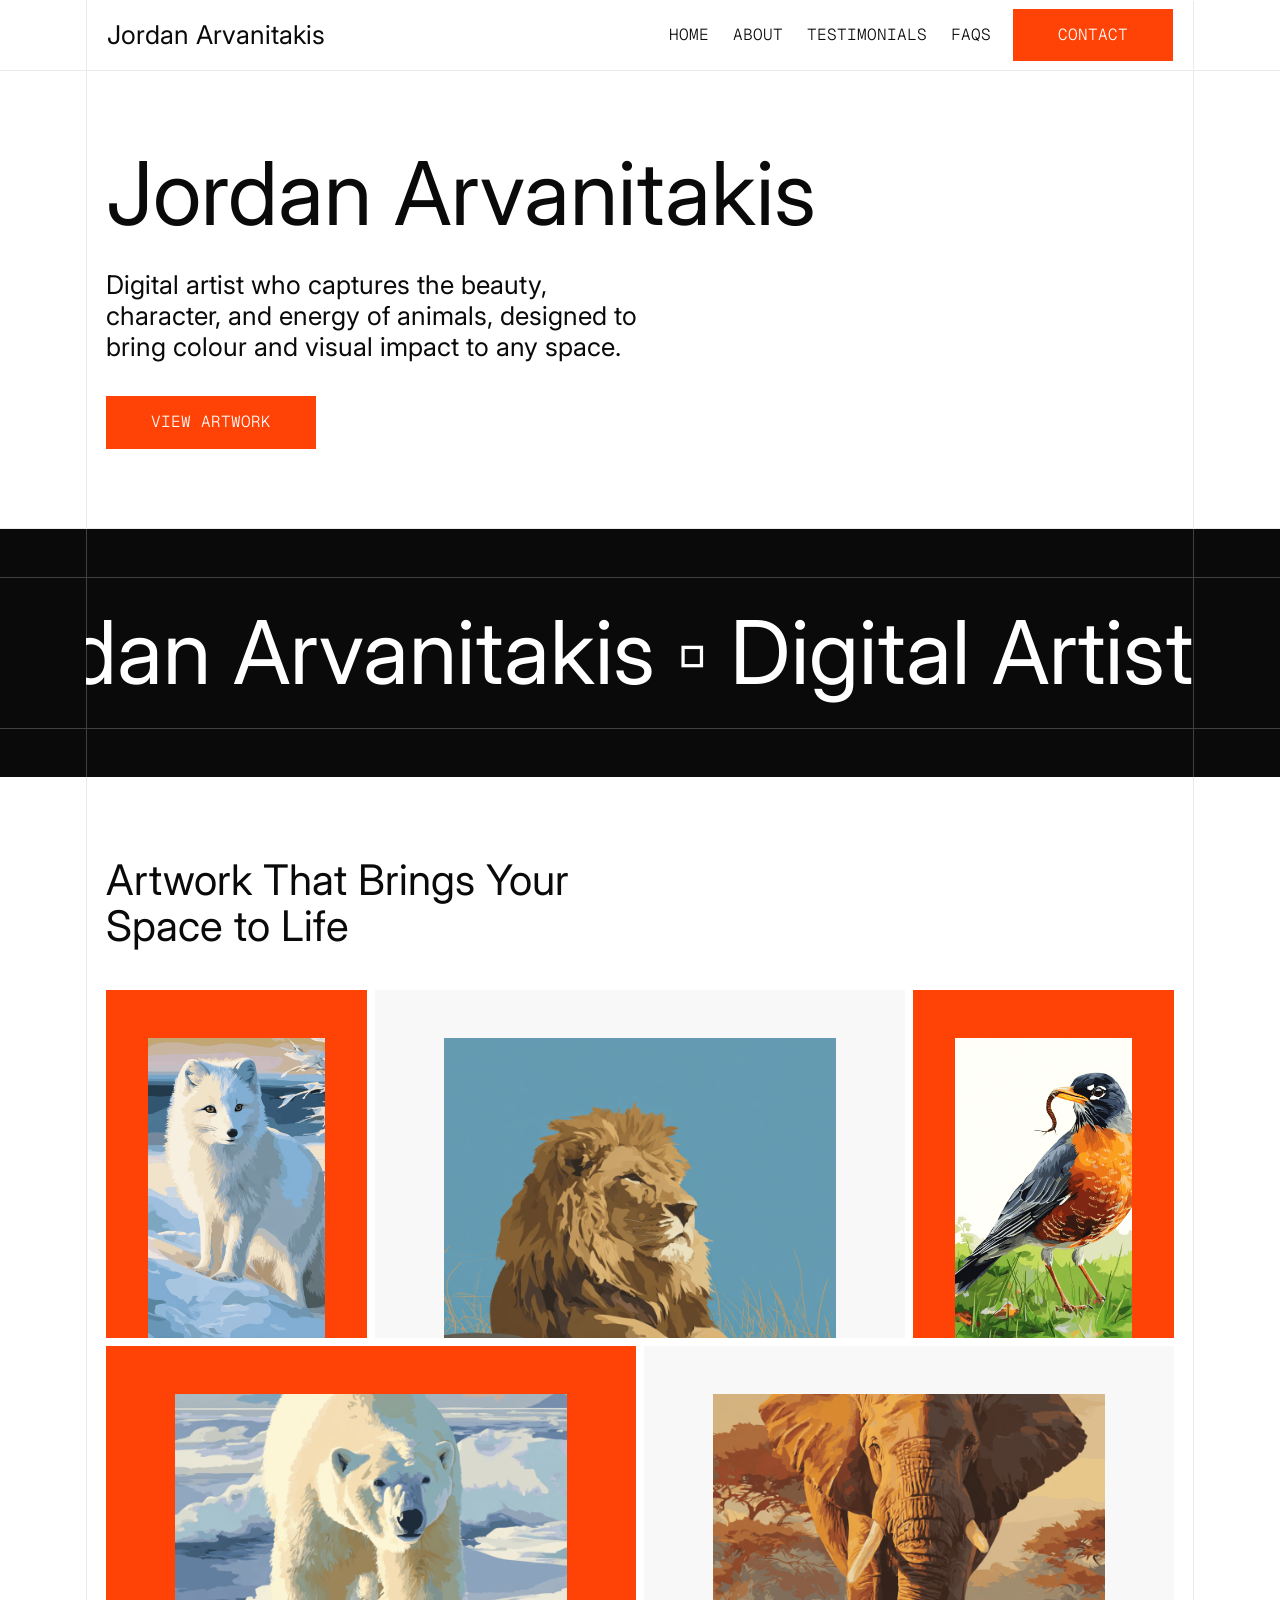
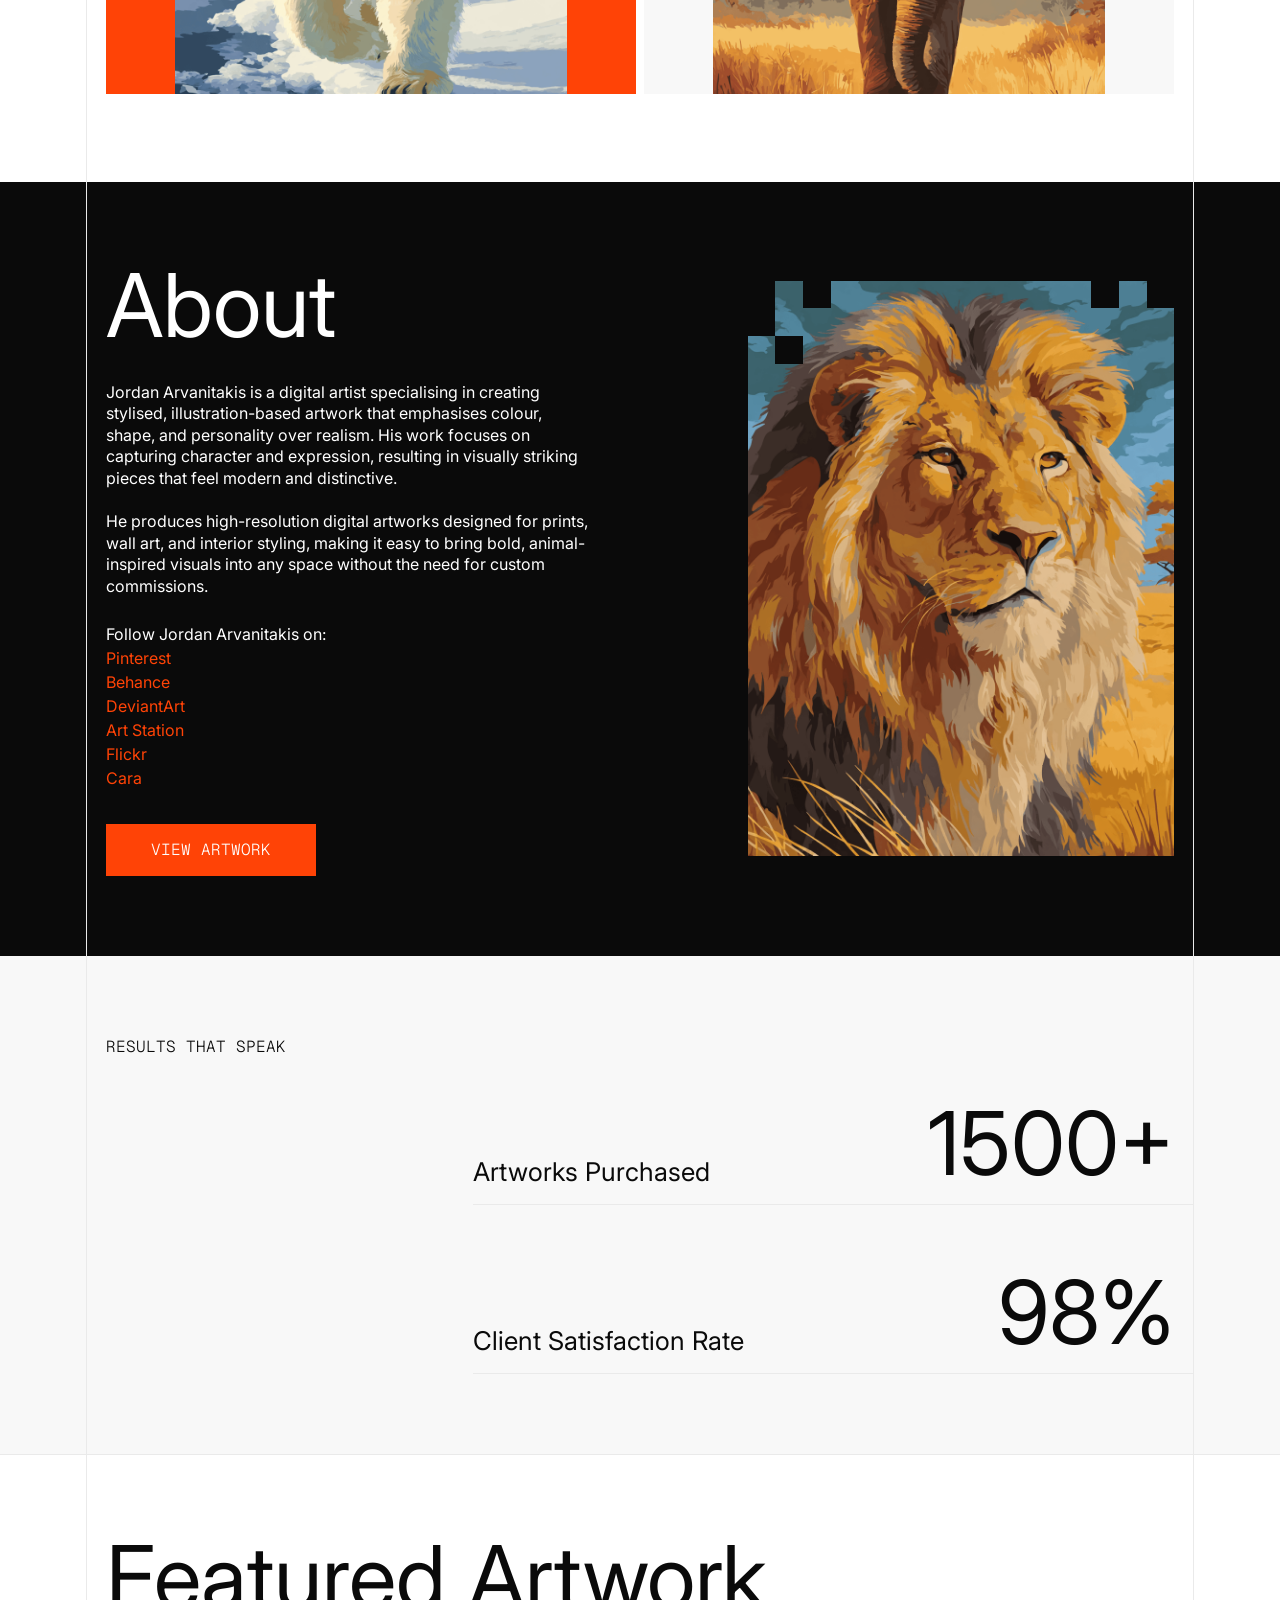
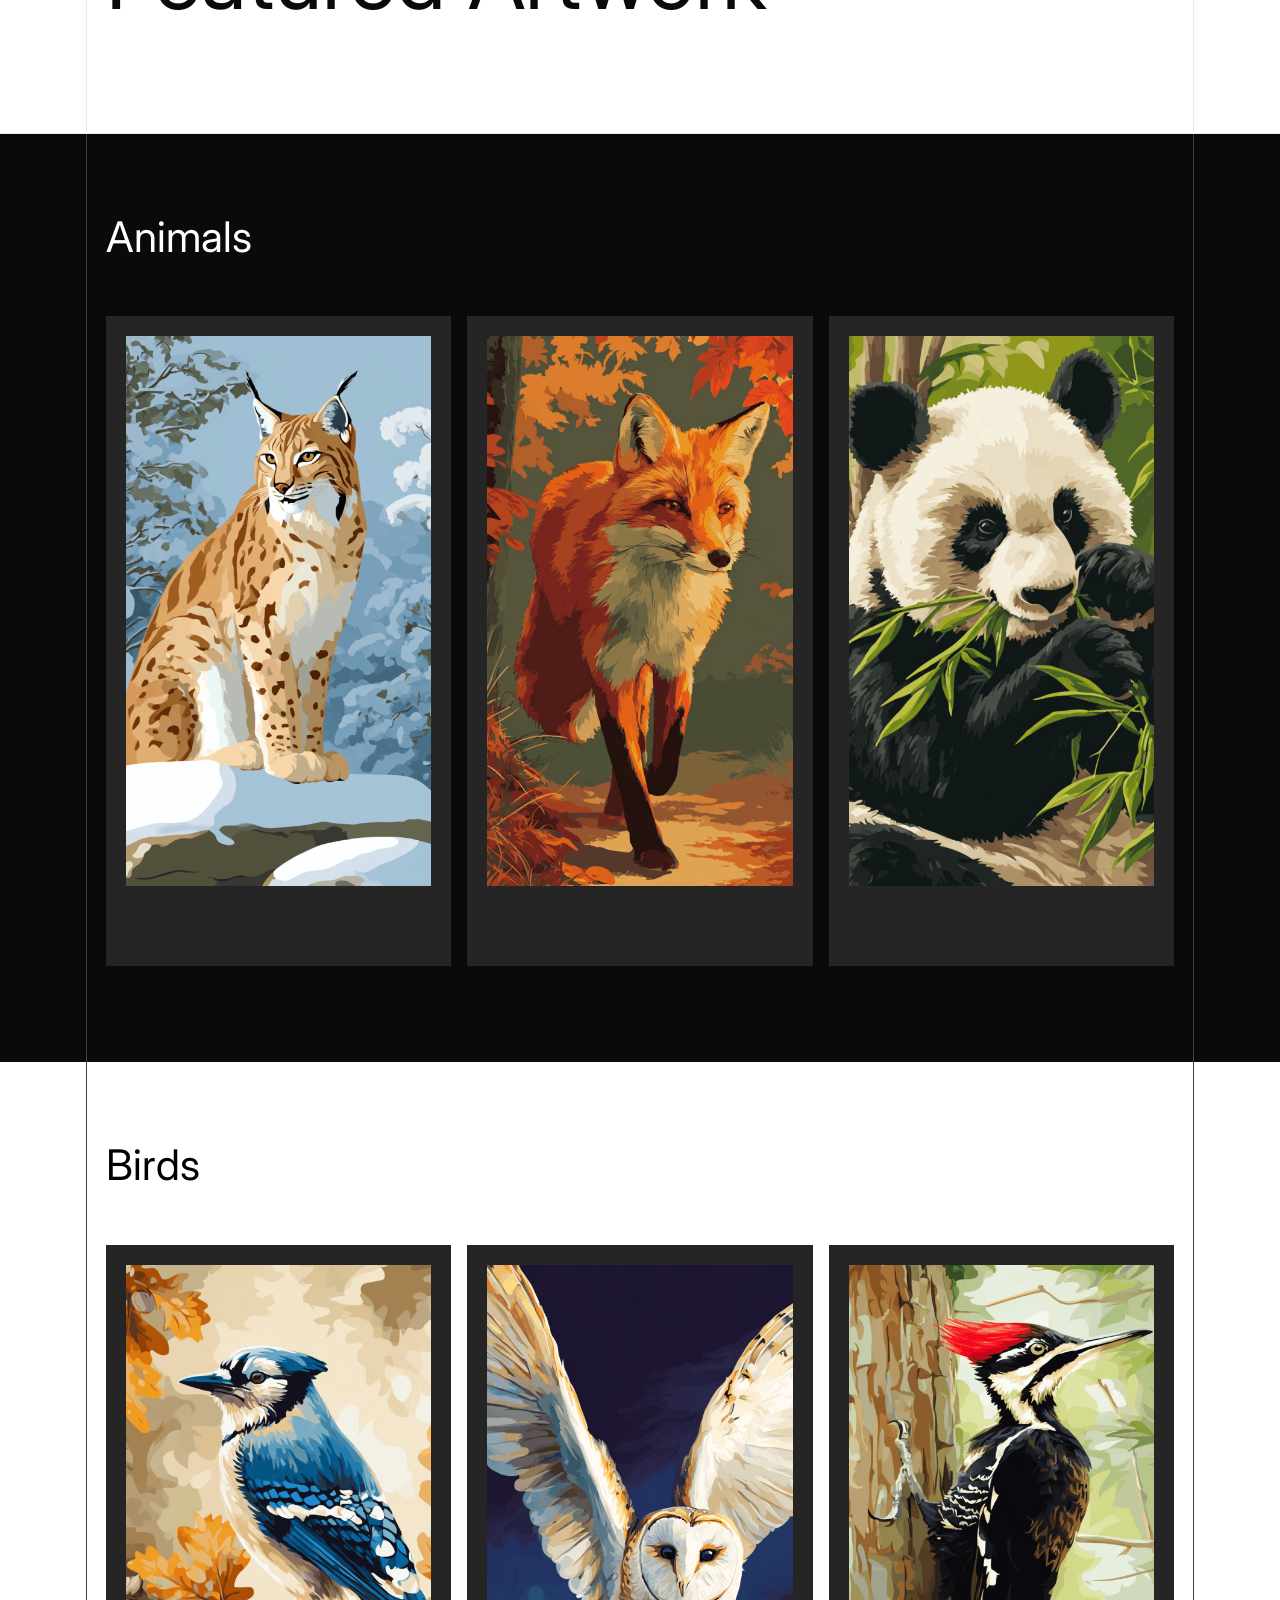
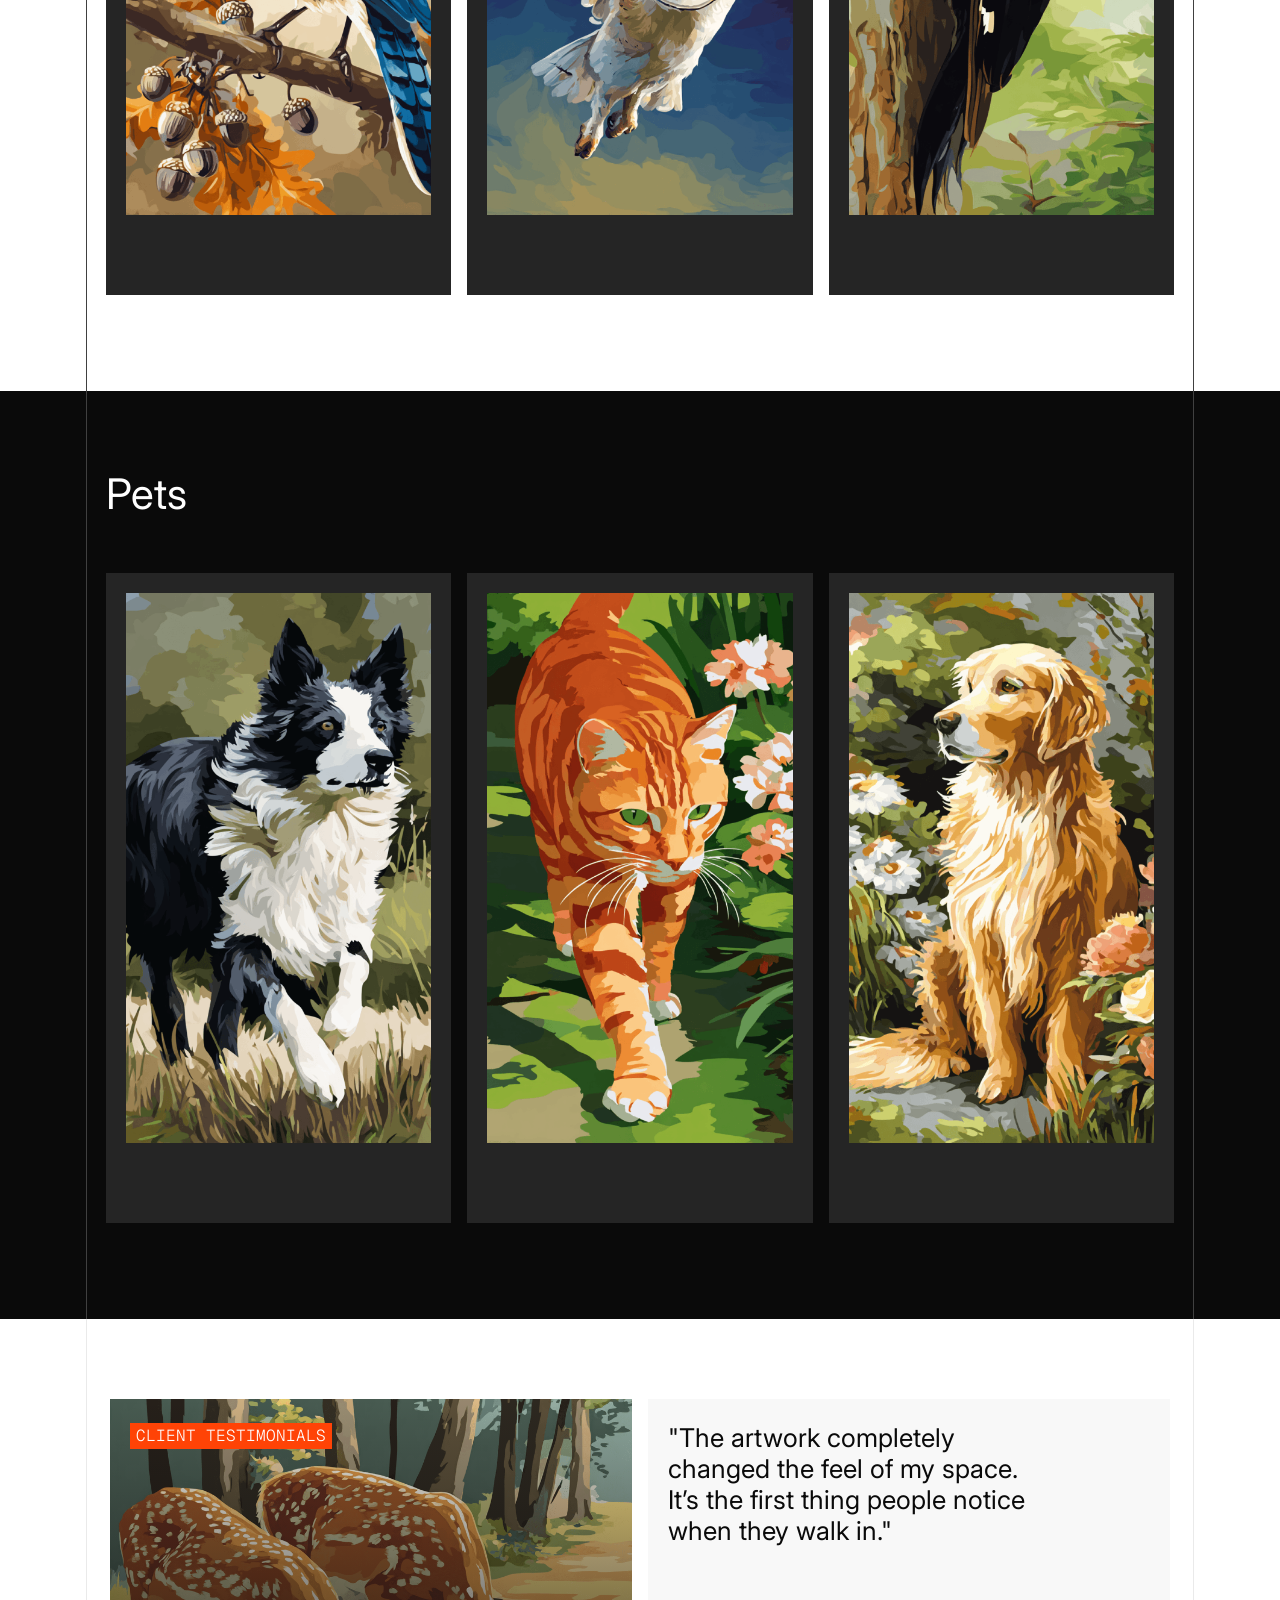
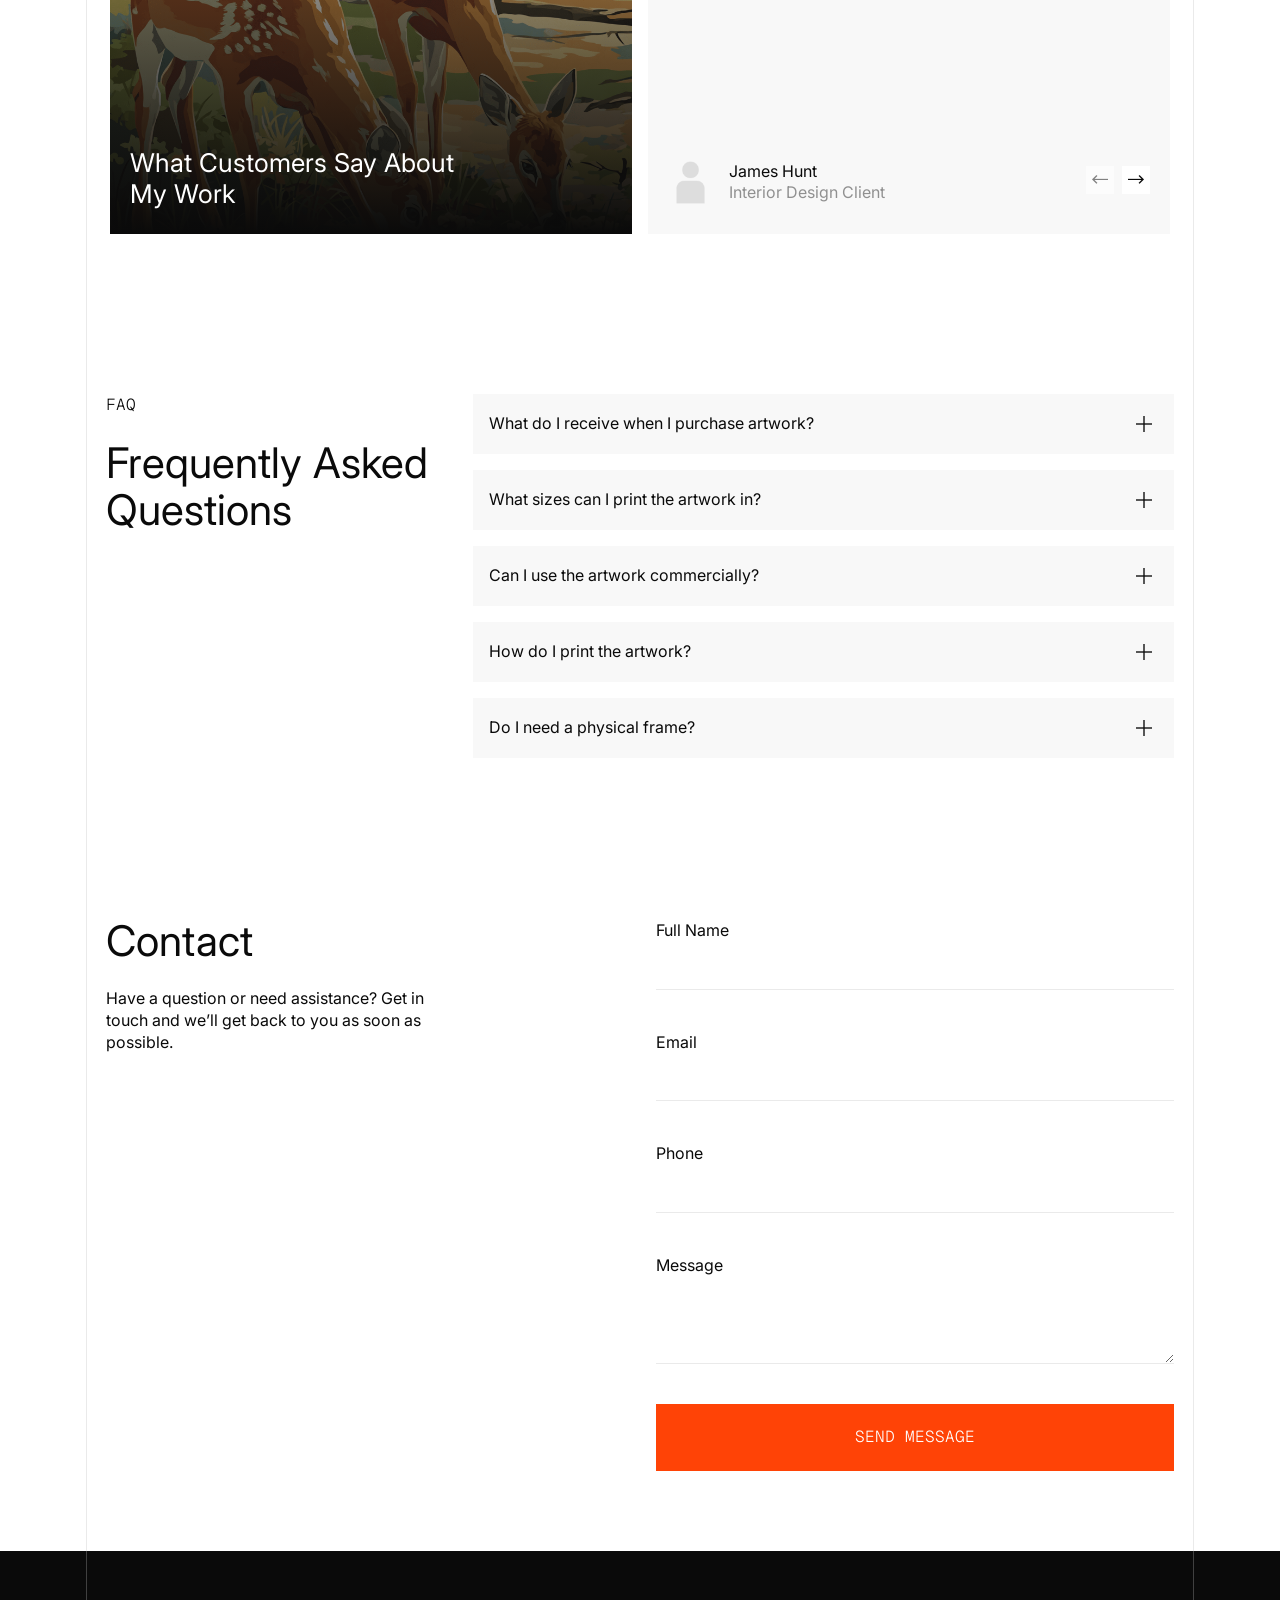
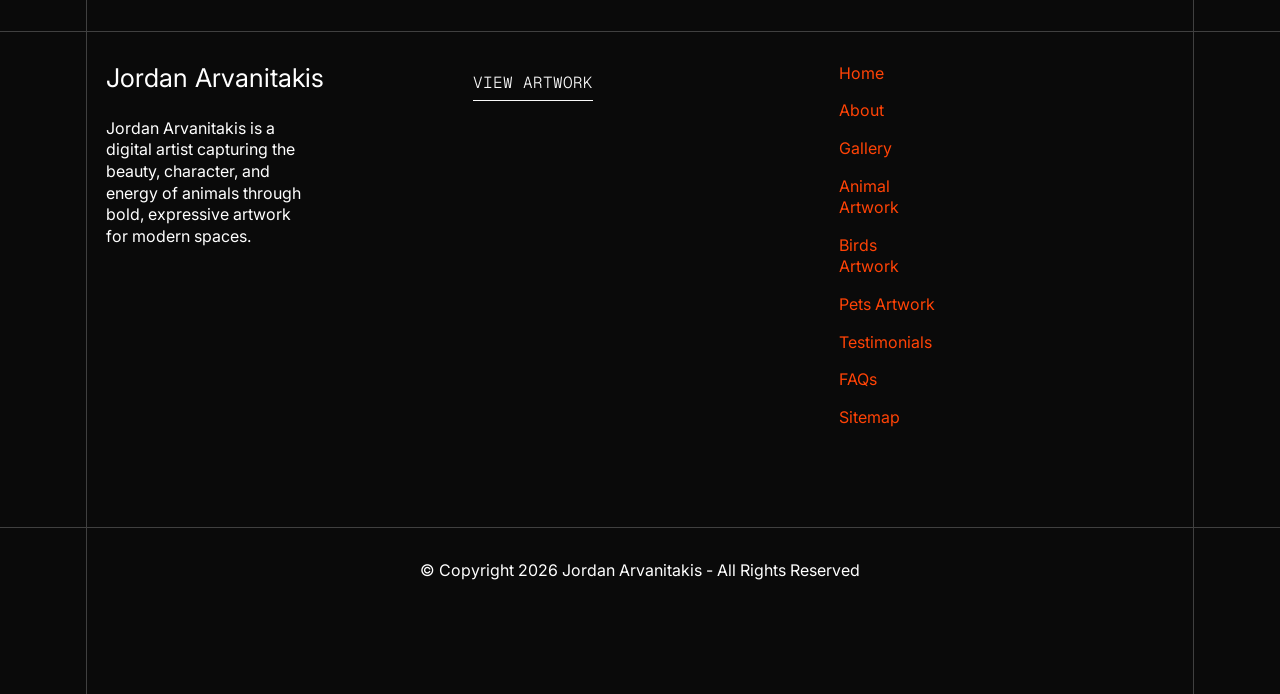
==== commit 2c0175e5: "Update index.html" ====
--- a/index.html
+++ b/index.html
@@ -7,10 +7,11 @@
   
   <meta name="viewport" content="width=device-width, initial-scale=1, minimum-scale=1">
   <link rel="shortcut icon" href="assets/images/jordan-arvanitakis-favicon.png-128x128.png" type="image/x-icon">
-  <meta name="description" content="Jordan Arvanitakis is a digital artist specialising in creating stylised, illustration-based artwork that emphasises colour, shape, and personality over realism.">
-  
-  
-  <title>About - Jordan Arvanitakis</title>
+  <meta name="description" content="Jordan Arvanitakis is a digital artist capturing the beauty, character, and energy of animals, designed to bring colour and visual impact to any space.">
+  
+  
+  <title>Jordan Arvanitakis - Digital Artist</title>
+  <link rel="stylesheet" href="assets/web/assets/mobirise-icons2/mobirise2.css">
   <link rel="stylesheet" href="assets/bootstrap/css/bootstrap.min.css">
   <link rel="stylesheet" href="assets/dropdown/css/style.css">
   <link rel="stylesheet" href="assets/socicon/css/styles.css">
@@ -20,7 +21,7 @@
   <noscript><link rel="stylesheet" href="https://fonts.googleapis.com/css?family=Inter:100,200,300,400,500,600,700,800,900,100i,200i,300i,400i,500i,600i,700i,800i,900i&display=swap"></noscript>
   <link rel="preload" href="https://fonts.googleapis.com/css?family=Geist+Mono:100,200,300,400,500,600,700,800,900&display=swap" as="style" onload="this.onload=null;this.rel='stylesheet'">
   <noscript><link rel="stylesheet" href="https://fonts.googleapis.com/css?family=Geist+Mono:100,200,300,400,500,600,700,800,900&display=swap"></noscript>
-  <link rel="preload" as="style" href="assets/mobirise/css/mbr-additional.css?v=3bBEO0"><link rel="stylesheet" href="assets/mobirise/css/mbr-additional.css?v=3bBEO0" type="text/css">
+  <link rel="preload" as="style" href="assets/mobirise/css/mbr-additional.css?v=1OMVbz"><link rel="stylesheet" href="assets/mobirise/css/mbr-additional.css?v=1OMVbz" type="text/css">
 
   
   <meta name="google-site-verification" content="f8q4FgjmAoF-cFjdbqZAluXVYuBTKn4Tgm8tAEx5ZVU" />
@@ -28,7 +29,7 @@
 </head>
 <body>
   
-  <section data-bs-version="5.1" class="menu menu01 capturem5 cid-uZd7XUgKA3" once="menu" id="menu01-12">
+  <section data-bs-version="5.1" class="menu menu01 capturem5 cid-uZd7XUgKA3" once="menu" id="menu01-0">
     
 
     <nav class="navbar navbar-dropdown navbar-expand-lg">
@@ -59,7 +60,144 @@
     </nav>
 </section>
 
-<section data-bs-version="5.1" class="header02 capturem5 cid-vkAqWLgUhb" id="header02-14">
+<section data-bs-version="5.1" class="header01 capturem5 cid-uZd7Y5d0xW" id="header01-1">
+	
+
+	
+	
+
+	<div class="container">
+		<div class="row">
+			<div class="col-12">
+				<div class="content-wrapper">
+					<div class="content-wrap">
+						<h1 class="mbr-section-title mbr-fonts-style display-1">Jordan Arvanitakis</h1>
+						<div class="text-wrapper">
+							<p class="mbr-text mbr-fonts-style display-5">
+								Digital artist who captures the beauty, character, and energy of animals, designed to bring colour and visual impact to any space.
+							</p>
+						</div>
+						<div class="mbr-section-btn"><a class="btn btn-primary display-4" href="index.html#header01-5">VIEW Artwork</a></div>
+					</div>
+				</div>
+			</div>
+		</div>
+	</div>
+</section>
+
+<section data-bs-version="5.1" class="features01 capturem5 cid-uZd80nvtVZ" id="features01-2">
+    
+
+    
+    <div class="container">
+        <div class="content-wrapper">
+            <div class="border-wrap border_1"></div>
+            <div class="content-wrap">
+                <div class="loop-container">
+                    <div class="item display-1" data-linewords="▫️ Jordan Arvanitakis ▫️ Digital Artist ▫️ Jordan Arvanitakis ▫️ Digital Artist" data-direction="-1" data-speed="0.05">
+                    </div>
+                    <div class="item display-1" data-linewords="▫️ Jordan Arvanitakis ▫️ Digital Artist ▫️ Jordan Arvanitakis ▫️ Digital Artist" data-direction="-1" data-speed="0.05">
+                    </div>
+                </div>
+            </div>
+            <div class="border-wrap border_2"></div>
+        </div>
+    </div>
+</section>
+
+<section data-bs-version="5.1" class="features03 capturem5 cid-uZd812lP8F" id="features03-3">
+    
+
+    
+    
+
+    <div class="container">
+        <div class="row">
+            <div class="col-12">
+                <div class="content-wrapper">
+                    <div class="content-wrap row justify-content-between title-wrapper">
+                        <div class="col-12 col-lg-6 item">
+                            <h2 class="mbr-section-title mbr-fonts-style display-2">Artwork That Brings Your Space to Life</h2>
+                        </div>
+                        <div class="col-12 col-lg-3 item">
+                            
+                        </div>
+                    </div>
+                    <div class="content-wrap row justify-content-center">
+                        <div class="col-12 col-lg-3 item features-image">
+                            <div class="item-wrapper card_1">
+                                <div class="item-content">
+                                    
+                                    
+                                    
+                                </div>
+                                <div class="item-img">
+                                    <img src="assets/images/wolf-2.png-425x531.png" alt="image of a wolf">
+                                </div>
+                            </div>
+                        </div>
+                        <div class="col-12 col-lg-6 item features-image">
+                            <div class="item-wrapper card_2">
+                                <div class="item-content">
+                                    
+                                    <div class="text-wrap_2">
+                                        
+                                    </div>
+                                    
+                                </div>
+                                <div class="item-img">
+                                    <img src="assets/images/lion-3.png-928x1160.png" alt="image of a lion">
+                                </div>
+                            </div>
+                        </div>
+                        <div class="col-12 col-lg-3 item features-image">
+                            <div class="item-wrapper card_1">
+                                <div class="item-content">
+                                    
+                                    
+                                    
+                                </div>
+                                <div class="item-img">
+                                    <img src="assets/images/yellow-crest.png-425x531.png" alt="image of a yellow crest">
+                                </div>
+                            </div>
+                        </div>
+                        <div class="col-12 col-lg-6 item features-image">
+                            <div class="item-wrapper card_1">
+                                <div class="item-content">
+                                    
+                                    <div class="text-wrap_1">
+                                        
+                                    </div>
+                                    
+                                </div>
+                                <div class="item-img">
+                                    <img src="assets/images/polar-bear.png-928x1160.png" alt="image of a polar bear">
+                                </div>
+                            </div>
+                        </div>
+                        <div class="col-12 col-lg-6 item features-image">
+                            <div class="item-wrapper card_2">
+                                <div class="item-content">
+                                    
+                                    <div class="text-wrap_2">
+                                        
+                                    </div>
+                                    
+                                </div>
+                                <div class="item-img">
+                                    <img src="assets/images/elephant.png-928x1160.png" alt="image of an elephant">
+                                </div>
+                            </div>
+                        </div>
+                    </div>
+                </div>
+            </div>
+        </div>
+    </div>
+</section>
+
+<section data-bs-version="5.1" class="header02 capturem5 cid-vgP8J8zb83" id="header02-6">
     
 
     
@@ -71,14 +209,28 @@
                 <div class="content-wrapper">
                     <div class="content-wrap row">
                         <div class="col-12 col-lg-7">
-                            <h1 class="mbr-section-title mbr-fonts-style display-1">
-								About Jordan</h1>
+                            <h2 class="mbr-section-title mbr-fonts-style display-1">
+								About</h2>
                             <div class="text-wrapper">
-                                <p class="mbr-text mbr-fonts-style display-5">Jordan Arvanitakis is a digital artist who creates expressive animal illustrations. For Jordan, making art is a way to help people feel closer to nature. His work takes inspiration from the world around him - nature, animals, and the strong relationship they have with human beings. <br><br>From a powerful tiger to a loving family dog, Jordan creates beautiful pictures that add warmth to your home.<br><br>Jordan uses computer screens and digital brushes, carefully painting every detail on a tablet to generate realistic fur, feathers, and features. Using digital tools enables him to use colour and light in a way that makes each portrait look warm, happy, and full of life.<br><br></p>
-                            </div>
-                            <div class="mbr-section-btn"><a class="btn btn-primary display-4" href="index.html#pricing02-h">
-                                    View Portfolio
-                                </a></div>
+                                <p class="mbr-text mbr-fonts-style display-7">Jordan Arvanitakis is a digital artist specialising in creating stylised, illustration-based artwork that emphasises colour, shape, and personality over realism. His work focuses on capturing character and expression, resulting in visually striking pieces that feel modern and distinctive.<br><br>He produces high-resolution digital artworks designed for prints, wall art, and interior styling, making it easy to bring bold, animal-inspired visuals into any space without the need for custom commissions.<br></p>
+                            </div><br>
+                            <div class="text-wrapper">
+                                <p class="mbr-text mbr-fonts-style display-7">Follow Jordan Arvanitakis on:
+                                </p><br>
+                                <p class="mbr-text mbr-fonts-style display-7"><a href="https://au.pinterest.com/artistjordanarvanitakis/">Pinterest</a>
+                                </p><br>
+                                 <p class="mbr-text mbr-fonts-style display-7"><a href="https://www.behance.net/jordanarvanit">Behance</a>
+                                </p><br>
+                                 <p class="mbr-text mbr-fonts-style display-7"><a href="https://www.deviantart.com/jordan-arvanitakis">DeviantArt</a>
+                                </p><br>
+                                 <p class="mbr-text mbr-fonts-style display-7"><a href="https://www.artstation.com/jordan-arvanitakis" class="text-primary">Art Station</a>
+                                </p><br>
+                                 <p class="mbr-text mbr-fonts-style display-7"><a href="https://www.flickr.com/people/jordan-arvanitakis1/" class="text-primary">Flickr</a>
+                                </p><br>
+                                 <p class="mbr-text mbr-fonts-style display-7"><a href="https://cara.app/jordan-arvanitakis" class="text-primary">Cara</a>
+                                </p>
+                            </div>
+                            <div class="mbr-section-btn"><a class="btn btn-primary display-4" href="index.html#header01-5">View Artwork</a></div>
                         </div>
                         <div class="col-12 col-lg-5">
                             <div class="image-wrapper">
@@ -99,7 +251,7 @@
                                     <div class="item-decor"></div>
                                 </div>
                                 <div class="image-wrap">
-                                    <img src="assets/images/tiger.png-730x913.png" alt="digital art of a tiger">
+                                    <img src="assets/images/lion.png-960x1200.png" alt="image of a lion">
                                 </div>
                             </div>
                         </div>
@@ -110,7 +262,513 @@
     </div>
 </section>
 
-<section data-bs-version="5.1" class="Form01 capturem5 cid-vkB77VIBfO" id="form01-15">
+<section data-bs-version="5.1" class="features06 capturem5 cid-vgOkMpf8oq" id="features06-0">
+	
+
+	
+	
+
+	<div class="container">
+		<div class="row">
+			<div class="col-12">
+				<div class="content-wrapper">
+					<div class="content-wrap row">
+						<div class="col-12 col-lg-4">
+							<p class="mbr-label mbr-fonts-style display-4">
+								Results That Speak
+							</p>
+							
+						</div>
+						<div class="col-12 col-lg-8">
+							
+							<div class="items-wrapper">
+								<div class="item features-without-image">
+									<div class="item-wrapper">
+										<div class="item-content">
+											<h4 class="item-title mbr-fonts-style display-5">
+												Artworks Purchased</h4>
+											<p class="item-number mbr-fonts-style display-1">1500+
+											</p>
+										</div>
+									</div>
+								</div>
+								<div class="item features-without-image">
+									<div class="item-wrapper">
+										<div class="item-content">
+											<h4 class="item-title mbr-fonts-style display-5">Client Satisfaction Rate</h4>
+											<p class="item-number mbr-fonts-style display-1">
+												98%
+											</p>
+										</div>
+									</div>
+								</div>
+							</div>
+						</div>
+					</div>
+				</div>
+			</div>
+		</div>
+	</div>
+</section>
+
+<section data-bs-version="5.1" class="header01 capturem5 cid-vgP833PeA4" id="header01-5">
+	
+
+	
+	
+
+	<div class="container">
+		<div class="row">
+			<div class="col-12">
+				<div class="content-wrapper">
+					<div class="content-wrap">
+						<h2 class="mbr-section-title mbr-fonts-style display-1">
+							Featured Artwork</h2>
+						<div class="text-wrapper">
+							
+						</div>
+						
+					</div>
+				</div>
+			</div>
+		</div>
+	</div>
+</section>
+
+<section data-bs-version="5.1" class="pricing02 capturem5 cid-uZd8pDaQQe" id="pricing02-h">
+    
+
+    
+    
+
+    <div class="container">
+        <div class="row">
+            <div class="col-12">
+                <div class="content-wrapper">
+                    <div class="content-wrap row justify-content-between title-wrapper">
+                        <div class="col-12 item">
+                            <h2 class="mbr-section-title mbr-fonts-style display-2">Animals</h2>
+                        </div>
+                    </div>
+                    <div class="content-wrap row justify-content-center">
+                        <div class="col-12 col-lg-4 item features-image">
+                            <div class="item-wrapper">
+                                <div class="item-img">
+                                    <img src="assets/images/cheetah-730x913.png" alt="image of a cheetah">
+                                </div>
+                                <div class="item-content">
+                                    
+                                    
+                                    
+                                </div>
+                                
+                            </div>
+                        </div>
+                        <div class="col-12 col-lg-4 item features-image">
+                            <div class="item-wrapper">
+                                <div class="item-img">
+                                    <img src="assets/images/fox-730x913.png" alt="image of a fox">
+                                </div>
+                                <div class="item-content">
+                                    
+                                    
+                                    
+                                </div>
+                                
+                            </div>
+                        </div>
+                        <div class="col-12 col-lg-4 item features-image">
+                            <div class="item-wrapper">
+                                <div class="item-img">
+                                    <img src="assets/images/panda-730x913.png" alt="image of a panda">
+                                </div>
+                                <div class="item-content">
+                                    
+                                    
+                                    
+                                </div>
+                                
+                            </div>
+                        </div>
+                    </div>
+                </div>
+            </div>
+        </div>
+    </div>
+</section>
+
+<section data-bs-version="5.1" class="pricing02 capturem5 cid-vgOLtzJlMx" id="pricing02-3">
+    
+
+    
+    
+
+    <div class="container">
+        <div class="row">
+            <div class="col-12">
+                <div class="content-wrapper">
+                    <div class="content-wrap row justify-content-between title-wrapper">
+                        <div class="col-12 item">
+                            <h2 class="mbr-section-title mbr-fonts-style display-2">Birds</h2>
+                        </div>
+                    </div>
+                    <div class="content-wrap row justify-content-center">
+                        <div class="col-12 col-lg-4 item features-image">
+                            <div class="item-wrapper">
+                                <div class="item-img">
+                                    <img src="assets/images/bluejay.png-730x913.png" alt="image of a bluejay">
+                                </div>
+                                <div class="item-content">
+                                    
+                                    
+                                    
+                                </div>
+                                
+                            </div>
+                        </div>
+                        <div class="col-12 col-lg-4 item features-image">
+                            <div class="item-wrapper">
+                                <div class="item-img">
+                                    <img src="assets/images/tawny-owl.png-730x913.png" alt="image of a tawny owl">
+                                </div>
+                                <div class="item-content">
+                                    
+                                    
+                                    
+                                </div>
+                                
+                            </div>
+                        </div>
+                        <div class="col-12 col-lg-4 item features-image">
+                            <div class="item-wrapper">
+                                <div class="item-img">
+                                    <img src="assets/images/woodpecker.png-730x913.png" alt="image of a woodpecker">
+                                </div>
+                                <div class="item-content">
+                                    
+                                    
+                                    
+                                </div>
+                                
+                            </div>
+                        </div>
+                    </div>
+                </div>
+            </div>
+        </div>
+    </div>
+</section>
+
+<section data-bs-version="5.1" class="pricing02 capturem5 cid-vgOLtZz6Tv" id="pricing02-4">
+    
+
+    
+    
+
+    <div class="container">
+        <div class="row">
+            <div class="col-12">
+                <div class="content-wrapper">
+                    <div class="content-wrap row justify-content-between title-wrapper">
+                        <div class="col-12 item">
+                            <h2 class="mbr-section-title mbr-fonts-style display-2">Pets</h2>
+                        </div>
+                    </div>
+                    <div class="content-wrap row justify-content-center">
+                        <div class="col-12 col-lg-4 item features-image">
+                            <div class="item-wrapper">
+                                <div class="item-img">
+                                    <img src="assets/images/border-collie.png-730x913.png" alt="image of a border collie">
+                                </div>
+                                <div class="item-content">
+                                    
+                                    
+                                    
+                                </div>
+                                
+                            </div>
+                        </div>
+                        <div class="col-12 col-lg-4 item features-image">
+                            <div class="item-wrapper">
+                                <div class="item-img">
+                                    <img src="assets/images/ginger-cat.png-730x913.png" alt="image of a ginger cat">
+                                </div>
+                                <div class="item-content">
+                                    
+                                    
+                                    
+                                </div>
+                                
+                            </div>
+                        </div>
+                        <div class="col-12 col-lg-4 item features-image">
+                            <div class="item-wrapper">
+                                <div class="item-img">
+                                    <img src="assets/images/golden-retriever.png-730x913.png" alt="image of a german shephard">
+                                </div>
+                                <div class="item-content">
+                                    
+                                    
+                                    
+                                </div>
+                                
+                            </div>
+                        </div>
+                    </div>
+                </div>
+            </div>
+        </div>
+    </div>
+</section>
+
+<section data-bs-version="5.1" class="slider01 mbr-embla capturem5 cid-uZd8h9ROF5" id="slider01-d">
+
+    
+    
+
+    <div class="container">
+        <div class="row">
+            <div class="col-12">
+                <div class="content-wrapper">
+                    <div class="content-wrap row">
+                        <div class="col-12 col-lg-6 card">
+                            <div class="card-wrapper">
+                                <div class="label-wrapper">
+                                    <p class="mbr-label mbr-fonts-style display-4">
+                                        Client Testimonials
+                                    </p>
+                                </div>
+                                <div class="image-wrapper">
+                                    <img src="assets/images/deer.png-960x1200.png" alt="image of two deers">
+                                </div>
+                                <div class="title-wrapper">
+                                    <div class="title-wrap">
+                                        <h2 class="mbr-section-title mbr-fonts-style display-5">
+                                            What Customers Say About My Work</h2>
+                                    </div>
+                                    
+                                </div>
+                            </div>
+                        </div>
+                        <div class="col-12 col-lg-6 card">
+                            <div class="embla" data-skip-snaps="true" data-align="center" data-contain-scroll="trimSnaps" data-auto-play-interval="2" data-draggable="true">
+                                <div class="embla__viewport container">
+                                    <div class="embla__container">
+                                        <div class="embla__slide slider-image item">
+                                            <div class="slide-content">
+                                                <div class="item-wrapper">
+                                                    <div class="text-wrapper">
+                                                        <p class="item-text mbr-fonts-style display-5">
+                                                            "The artwork completely changed the feel of my space. It’s the first thing people notice when they walk in."
+                                                        </p>
+                                                    </div>
+                                                    <div class="person-wrapper">
+                                                        <div class="person-wrap">
+                                                            <div class="item-img">
+                                                                <img src="assets/images/mbr-90x90.png" alt="">
+                                                            </div>
+                                                            <div class="name-wrap">
+                                                                <p class="item-name mbr-fonts-style display-7">
+                                                                    James Hunt
+                                                                </p>
+                                                                <p class="item-role mbr-fonts-style display-7">
+                                                                    Interior Design Client
+                                                                </p>
+                                                            </div>
+                                                        </div>
+                                                    </div>
+                                                </div>
+                                            </div>
+                                        </div>
+                                        <div class="embla__slide slider-image item">
+                                            <div class="slide-content">
+                                                <div class="item-wrapper">
+                                                    <div class="text-wrapper">
+                                                        <p class="item-text mbr-fonts-style display-5">
+                                                            "High-quality and incredibly detailed. You can tell real care went into these pieces."
+                                                        </p>
+                                                    </div>
+                                                    <div class="person-wrapper">
+                                                        <div class="person-wrap">
+                                                            <div class="item-img">
+                                                                <img src="assets/images/mbr-90x90.png" alt="">
+                                                            </div>
+                                                            <div class="name-wrap">
+                                                                <p class="item-name mbr-fonts-style display-7">
+                                                                    Ryan</p>
+                                                                <p class="item-role mbr-fonts-style display-7">
+                                                                    Digital Art Buyer
+                                                                </p>
+                                                            </div>
+                                                        </div>
+                                                    </div>
+                                                </div>
+                                            </div>
+                                        </div>
+                                        <div class="embla__slide slider-image item">
+                                            <div class="slide-content">
+                                                <div class="item-wrapper">
+                                                    <div class="text-wrapper">
+                                                        <p class="item-text mbr-fonts-style display-5">
+                                                            "I was looking for something unique that didn’t feel mass-produced, and this artwork delivered exactly that. The detail and colour are incredible; it’s added so much character to my home office."
+                                                        </p>
+                                                    </div>
+                                                    <div class="person-wrapper">
+                                                        <div class="person-wrap">
+                                                            <div class="item-img">
+                                                                <img src="assets/images/mbr-90x90.png" alt="">
+                                                            </div>
+                                                            <div class="name-wrap">
+                                                                <p class="item-name mbr-fonts-style display-7">
+                                                                    Ming&nbsp;</p>
+                                                                <p class="item-role mbr-fonts-style display-7">
+                                                                    Interior Designer</p>
+                                                            </div>
+                                                        </div>
+                                                    </div>
+                                                </div>
+                                            </div>
+                                        </div>
+                                    </div>
+                                </div>
+                                <button class="embla__button embla__button--prev">
+                                    <span class="mobi-mbri mobi-mbri-left mbr-iconfont" aria-hidden="true"></span>
+                                    <span class="sr-only visually-hidden visually-hidden visually-hidden">Previous</span>
+                                </button>
+                                <button class="embla__button embla__button--next">
+                                    <span class="mobi-mbri mobi-mbri-right mbr-iconfont" aria-hidden="true"></span>
+                                    <span class="sr-only visually-hidden visually-hidden visually-hidden">Next</span>
+                                </button>
+                            </div>
+                        </div>
+                    </div>
+                </div>
+            </div>
+        </div>
+    </div>
+</section>
+
+<section data-bs-version="5.1" class="list01 capturem5 cid-uZd8pcfJGj" id="list02-g">
+    
+
+    
+    
+
+    <div class="container">
+        <div class="row">
+            <div class="col-12">
+                <div class="content-wrapper">
+                    <div class="content-wrap row">
+                        <div class="col-12 col-lg-4">
+                            <div class="title-wrapper">
+                                <p class="mbr-label mbr-fonts-style display-4">
+                                    FAQ
+                                </p>
+                                <h2 class="mbr-section-title mbr-fonts-style display-2">
+                                    Frequently Asked Questions</h2>
+                                <div class="text-wrapper">
+                                    
+                                </div>
+                            </div>
+                        </div>
+                        <div class="col-12 col-lg-8">
+                            <div id="bootstrap-accordion_11" class="panel-group accordionStyles accordion" role="tablist" aria-multiselectable="true">
+                                <div class="card little-radius">
+                                    <div class="card-header" role="tab" id="headingOne">
+                                        <a role="button" class="panel-title collapsed" data-toggle="collapse" data-bs-toggle="collapse" data-core="" href="#collapse1_11" aria-expanded="false" aria-controls="collapse1">
+                                            <h4 class="panel-title-edit mbr-fonts-style display-7">What do I receive when I purchase artwork?</h4>
+                                            <div class="icon-wrapper">
+                                                <span class="sign mobi-mbri mobi-mbri-plus mbr-iconfont"></span>
+                                            </div>
+                                        </a>
+                                    </div>
+                                    <div id="collapse1_11" class="panel-collapse noScroll collapse" role="tabpanel" aria-labelledby="headingOne" data-parent="#accordion" data-bs-parent="#bootstrap-accordion_11">
+                                        <div class="panel-body">
+                                            <p class="panel-text mbr-fonts-style display-7">
+                                                You’ll receive a high-resolution digital file that can be downloaded instantly and used for printing or digital display.
+                                            </p>
+                                        </div>
+                                    </div>
+                                </div>
+                                <div class="card little-radius">
+                                    <div class="card-header" role="tab" id="headingTwo">
+                                        <a role="button" class="panel-title collapsed" data-toggle="collapse" data-bs-toggle="collapse" data-core="" href="#collapse2_11" aria-expanded="false" aria-controls="collapse2">
+                                            <h4 class="panel-title-edit mbr-fonts-style display-7">What sizes can I print the artwork in?</h4>
+                                            <div class="icon-wrapper">
+                                                <span class="sign mobi-mbri mobi-mbri-plus mbr-iconfont"></span>
+                                            </div>
+                                        </a>
+                                    </div>
+                                    <div id="collapse2_11" class="panel-collapse noScroll collapse" role="tabpanel" aria-labelledby="headingTwo" data-parent="#accordion" data-bs-parent="#bootstrap-accordion_11">
+                                        <div class="panel-body">
+                                            <p class="panel-text mbr-fonts-style display-7">
+                                                Files are provided in high resolution, making them suitable for a range of print sizes from small frames to large wall pieces.
+                                            </p>
+                                        </div>
+                                    </div>
+                                </div>
+                                <div class="card little-radius">
+                                    <div class="card-header" role="tab" id="headingThree">
+                                        <a role="button" class="panel-title collapsed" data-toggle="collapse" data-bs-toggle="collapse" data-core="" href="#collapse3_11" aria-expanded="false" aria-controls="collapse3">
+                                            <h4 class="panel-title-edit mbr-fonts-style display-7">Can I use the artwork commercially?</h4>
+                                            <div class="icon-wrapper">
+                                                <span class="sign mobi-mbri mobi-mbri-plus mbr-iconfont"></span>
+                                            </div>
+                                        </a>
+                                    </div>
+                                    <div id="collapse3_11" class="panel-collapse noScroll collapse" role="tabpanel" aria-labelledby="headingThree" data-parent="#accordion" data-bs-parent="#bootstrap-accordion_11">
+                                        <div class="panel-body">
+                                            <p class="panel-text mbr-fonts-style display-7">
+                                                Artwork is for personal use unless otherwise specified. Contact us for licensing options.
+                                            </p>
+                                        </div>
+                                    </div>
+                                </div>
+                                <div class="card little-radius">
+                                    <div class="card-header" role="tab" id="headingFour">
+                                        <a role="button" class="panel-title collapsed" data-toggle="collapse" data-bs-toggle="collapse" data-core="" href="#collapse4_11" aria-expanded="false" aria-controls="collapse4">
+                                            <h4 class="panel-title-edit mbr-fonts-style display-7">How do I print the artwork?</h4>
+                                            <div class="icon-wrapper">
+                                                <span class="sign mobi-mbri mobi-mbri-plus mbr-iconfont"></span>
+                                            </div>
+                                        </a>
+                                    </div>
+                                    <div id="collapse4_11" class="panel-collapse noScroll collapse" role="tabpanel" aria-labelledby="headingFour" data-parent="#accordion" data-bs-parent="#bootstrap-accordion_11">
+                                        <div class="panel-body">
+                                            <p class="panel-text mbr-fonts-style display-7">
+                                                You can print at home, through a local print shop, or use online printing services for professional results.
+                                            </p>
+                                        </div>
+                                    </div>
+                                </div>
+                                <div class="card little-radius">
+                                    <div class="card-header" role="tab" id="headingFive">
+                                        <a role="button" class="panel-title collapsed" data-toggle="collapse" data-bs-toggle="collapse" data-core="" href="#collapse5_11" aria-expanded="false" aria-controls="collapse4">
+                                            <h4 class="panel-title-edit mbr-fonts-style display-7">Do I need a physical frame?</h4>
+                                            <div class="icon-wrapper">
+                                                <span class="sign mobi-mbri mobi-mbri-plus mbr-iconfont"></span>
+                                            </div>
+                                        </a>
+                                    </div>
+                                    <div id="collapse5_11" class="panel-collapse noScroll collapse" role="tabpanel" aria-labelledby="headingFive" data-parent="#accordion" data-bs-parent="#bootstrap-accordion_11">
+                                        <div class="panel-body">
+                                            <p class="panel-text mbr-fonts-style display-7">
+                                                That’s up to you; artwork can be framed, mounted, or displayed digitally.
+                                            </p>
+                                        </div>
+                                    </div>
+                                </div>
+                                
+                            </div>
+                        </div>
+                    </div>
+                </div>
+            </div>
+        </div>
+    </div>
+</section>
+
+<section data-bs-version="5.1" class="Form01 capturem5 cid-vh1qsRgbxC" id="form01-8">
     
 
     
@@ -126,34 +784,35 @@
                                 <h2 class="mbr-section-title mbr-fonts-style display-2">
                                     Contact</h2>
                                 <div class="text-wrapper">
-                                    <p class="mbr-text mbr-fonts-style display-7">Have a question or need assistance? Get in touch and we’ll get back to you as soon as possible.<br></p>
+                                    <p class="mbr-text mbr-fonts-style display-7">Have a question or need assistance? Get in touch and we’ll get back to you as soon as possible.<br></p><br>
+                                    <p class="mbr-text mbr-fonts-style display-20">Jordan Arvanitakis Artist, Melbourne Australia<br></p>  
                                 </div>
                             </div>
                         </div>
                         <div class="col-12 col-lg-6">
                             <div class="mbr-form form-wrap middle-radius" data-form-type="formoid">
 <!--Formbuilder Form-->
-<form action="https://mobirise.eu/" method="POST" class="mbr-form form-with-styler" data-form-title="Form Name"><input type="hidden" name="email" data-form-email="true" value="adN4RddbmnfIJoUgCzdt2JAjM0yx5/Talv0ie1sni3YNDuETeS75nM3x9fcWO7zX+/EuqadOdv5hynJmsEAJSuLzxkpZwhRmMB/9FlGDB/1/ec69mTe3bopQhXJYLZm/.xbsctE1mU64xW6eYXOxViqTs4dZmwYqM+gmTgqz69c3X39ofl0U2G7CbecR1TkvKp7tCBjxEBuLKMPB1wu+l1H3DOorJzamAGYOP5uamiJgx/cl/TLvP9SysaVsZJGJd">
+<form action="https://mobirise.eu/" method="POST" class="mbr-form form-with-styler" data-form-title="Form Name"><input type="hidden" name="email" data-form-email="true" value="6H3eDjk749IJxIrKEaYuMwBdqxtRc2VtFyZgylAZiUwygcm7xSD2Jl1bO8cKEXbW9vuIafHPBYsQTru7KmhtUGu/eb4kXVIiOKxZ6+5cd7iXAFvoOX0EjYdxWMpiT4I+.B7VfNvXZadbLJg9CPzXop1PsNmJnSS0OY/9ppWaN/NiJBusjQ8+AGHi3c0F2TyPtiOE6+JXZYKrvtPKJQ+wiK8zbItVnHX47HBsF2SkXi/bfJg43Wn6e7td3j2RaiTLp">
 <div class="row">
 <div hidden="hidden" data-form-alert="" class="alert alert-success col-12">Thank you. We will get in touch with you shortly.</div>
 <div hidden="hidden" data-form-alert-danger="" class="alert alert-danger col-12"> Oops...! some problem! </div>
 </div>
 <div class="dragArea row">
 <div class="col-lg-12 col-md-12 col-sm-12 form-group mb-3" data-for="name">
-<label for="name-form01-15" class="form-control-label mbr-fonts-style display-7">Full Name</label>
-<input type="text" name="name" data-form-field="name" class="form-control display-7" value="" id="name-form01-15">
+<label for="name-form01-8" class="form-control-label mbr-fonts-style display-7">Full Name</label>
+<input type="text" name="name" data-form-field="name" class="form-control display-7" value="" id="name-form01-8">
 </div>
 <div class="col-lg-12 col-md-12 col-sm-12 form-group mb-3" data-for="email1">
-<label for="email1-form01-15" class="form-control-label mbr-fonts-style display-7">Email</label>
-<input type="email" name="email1" data-form-field="email1" class="form-control display-7" value="" id="email1-form01-15">
+<label for="email1-form01-8" class="form-control-label mbr-fonts-style display-7">Email</label>
+<input type="email" name="email1" data-form-field="email1" class="form-control display-7" value="" id="email1-form01-8">
 </div>
 <div data-for="phone" class="col-lg-12 col-md-12 col-sm-12 form-group mb-3">
-<label for="phone-form01-15" class="form-control-label mbr-fonts-style display-7">Phone</label>
-<input type="text" name="phone" data-form-field="phone" class="form-control display-7" value="" id="phone-form01-15">
+<label for="phone-form01-8" class="form-control-label mbr-fonts-style display-7">Phone</label>
+<input type="text" name="phone" data-form-field="phone" class="form-control display-7" value="" id="phone-form01-8">
 </div>
 <div data-for="textarea" class="col-lg-12 col-md-12 col-sm-12 form-group mb-3">
-<label for="textarea-form01-15" class="form-control-label mbr-fonts-style display-7">Message</label>
-<textarea name="textarea" data-form-field="textarea" class="form-control display-7" id="textarea-form01-15"></textarea>
+<label for="textarea-form01-8" class="form-control-label mbr-fonts-style display-7">Message</label>
+<textarea name="textarea" data-form-field="textarea" class="form-control display-7" id="textarea-form01-8"></textarea>
 </div>
 <div class="col-md-auto col mbr-section-btn">
 <button type="submit" class="w-100 btn btn-primary display-4"> Send message </button>
@@ -169,7 +828,7 @@
     </div>
 </section>
 
-<section data-bs-version="5.1" class="footer01 capturem5 cid-uZd8r8mhJC" once="footers" id="footer01-13">
+<section data-bs-version="5.1" class="footer01 capturem5 cid-uZd8r8mhJC" once="footers" id="footer01-i">
 	
 
 	
@@ -227,6 +886,9 @@
   <script src="assets/smoothscroll/smooth-scroll.js"></script>
   <script src="assets/ytplayer/index.js"></script>
   <script src="assets/dropdown/js/navbar-dropdown.js"></script>
+  <script src="assets/embla/embla.min.js"></script>
+  <script src="assets/embla/script.js"></script>
+  <script src="assets/mbr-switch-arrow/mbr-switch-arrow.js"></script>
   <script src="assets/theme/js/script.js"></script>
   <script src="assets/formoid.min.js"></script>
   
--- a/assets/web/assets/mobirise-icons2/mobirise2.css
+++ b/assets/web/assets/mobirise-icons2/mobirise2.css
@@ -0,0 +1,498 @@
+@font-face {
+  font-family: 'Moririse2';
+  font-display: swap;
+  src:  url('mobirise2.eot?f2bix4');
+  src:  url('mobirise2.eot?f2bix4#iefix') format('embedded-opentype'),
+    url('mobirise2.ttf?f2bix4') format('truetype'),
+    url('mobirise2.woff?f2bix4') format('woff'),
+    url('mobirise2.svg?f2bix4#mobirise2') format('svg');
+  font-weight: normal;
+  font-style: normal;
+}
+
+[class^="mobi-"], [class*=" mobi-"] {
+  /* use !important to prevent issues with browser extensions that change fonts */
+  font-family: 'Moririse2' !important;
+  speak: none;
+  font-style: normal;
+  font-weight: normal;
+  font-variant: normal;
+  text-transform: none;
+  line-height: 1;
+
+  /* Better Font Rendering =========== */
+  -webkit-font-smoothing: antialiased;
+  -moz-osx-font-smoothing: grayscale;
+}
+
+.mobi-mbri-add-submenu:before {
+  content: "\e900";
+}
+.mobi-mbri-alert:before {
+  content: "\e901";
+}
+.mobi-mbri-align-center:before {
+  content: "\e902";
+}
+.mobi-mbri-align-justify:before {
+  content: "\e903";
+}
+.mobi-mbri-align-left:before {
+  content: "\e904";
+}
+.mobi-mbri-align-right:before {
+  content: "\e905";
+}
+.mobi-mbri-android:before {
+  content: "\e906";
+}
+.mobi-mbri-apple:before {
+  content: "\e907";
+}
+.mobi-mbri-arrow-down:before {
+  content: "\e908";
+}
+.mobi-mbri-arrow-next:before {
+  content: "\e909";
+}
+.mobi-mbri-arrow-prev:before {
+  content: "\e90a";
+}
+.mobi-mbri-arrow-up:before {
+  content: "\e90b";
+}
+.mobi-mbri-bold:before {
+  content: "\e90c";
+}
+.mobi-mbri-bookmark:before {
+  content: "\e90d";
+}
+.mobi-mbri-bootstrap:before {
+  content: "\e90e";
+}
+.mobi-mbri-briefcase:before {
+  content: "\e90f";
+}
+.mobi-mbri-browse:before {
+  content: "\e910";
+}
+.mobi-mbri-bulleted-list:before {
+  content: "\e911";
+}
+.mobi-mbri-calendar:before {
+  content: "\e912";
+}
+.mobi-mbri-camera:before {
+  content: "\e913";
+}
+.mobi-mbri-cart-add:before {
+  content: "\e914";
+}
+.mobi-mbri-cart-full:before {
+  content: "\e915";
+}
+.mobi-mbri-cash:before {
+  content: "\e916";
+}
+.mobi-mbri-change-style:before {
+  content: "\e917";
+}
+.mobi-mbri-chat:before {
+  content: "\e918";
+}
+.mobi-mbri-clock:before {
+  content: "\e919";
+}
+.mobi-mbri-close:before {
+  content: "\e91a";
+}
+.mobi-mbri-cloud:before {
+  content: "\e91b";
+}
+.mobi-mbri-code:before {
+  content: "\e91c";
+}
+.mobi-mbri-contact-form:before {
+  content: "\e91d";
+}
+.mobi-mbri-credit-card:before {
+  content: "\e91e";
+}
+.mobi-mbri-cursor-click:before {
+  content: "\e91f";
+}
+.mobi-mbri-cust-feedback:before {
+  content: "\e920";
+}
+.mobi-mbri-database:before {
+  content: "\e921";
+}
+.mobi-mbri-delivery:before {
+  content: "\e922";
+}
+.mobi-mbri-desktop:before {
+  content: "\e923";
+}
+.mobi-mbri-devices:before {
+  content: "\e924";
+}
+.mobi-mbri-down:before {
+  content: "\e925";
+}
+.mobi-mbri-download-2:before {
+  content: "\e926";
+}
+.mobi-mbri-download:before {
+  content: "\e927";
+}
+.mobi-mbri-drag-n-drop-2:before {
+  content: "\e928";
+}
+.mobi-mbri-drag-n-drop:before {
+  content: "\e929";
+}
+.mobi-mbri-edit-2:before {
+  content: "\e92a";
+}
+.mobi-mbri-edit:before {
+  content: "\e92b";
+}
+.mobi-mbri-error:before {
+  content: "\e92c";
+}
+.mobi-mbri-extension:before {
+  content: "\e92d";
+}
+.mobi-mbri-features:before {
+  content: "\e92e";
+}
+.mobi-mbri-file:before {
+  content: "\e92f";
+}
+.mobi-mbri-flag:before {
+  content: "\e930";
+}
+.mobi-mbri-folder:before {
+  content: "\e931";
+}
+.mobi-mbri-gift:before {
+  content: "\e932";
+}
+.mobi-mbri-github:before {
+  content: "\e933";
+}
+.mobi-mbri-globe-2:before {
+  content: "\e934";
+}
+.mobi-mbri-globe:before {
+  content: "\e935";
+}
+.mobi-mbri-growing-chart:before {
+  content: "\e936";
+}
+.mobi-mbri-hearth:before {
+  content: "\e937";
+}
+.mobi-mbri-help:before {
+  content: "\e938";
+}
+.mobi-mbri-home:before {
+  content: "\e939";
+}
+.mobi-mbri-hot-cup:before {
+  content: "\e93a";
+}
+.mobi-mbri-idea:before {
+  content: "\e93b";
+}
+.mobi-mbri-image-gallery:before {
+  content: "\e93c";
+}
+.mobi-mbri-image-slider:before {
+  content: "\e93d";
+}
+.mobi-mbri-info:before {
+  content: "\e93e";
+}
+.mobi-mbri-italic:before {
+  content: "\e93f";
+}
+.mobi-mbri-key:before {
+  content: "\e940";
+}
+.mobi-mbri-laptop:before {
+  content: "\e941";
+}
+.mobi-mbri-layers:before {
+  content: "\e942";
+}
+.mobi-mbri-left-right:before {
+  content: "\e943";
+}
+.mobi-mbri-left:before {
+  content: "\e944";
+}
+.mobi-mbri-letter:before {
+  content: "\e945";
+}
+.mobi-mbri-like:before {
+  content: "\e946";
+}
+.mobi-mbri-link:before {
+  content: "\e947";
+}
+.mobi-mbri-lock:before {
+  content: "\e948";
+}
+.mobi-mbri-login:before {
+  content: "\e949";
+}
+.mobi-mbri-logout:before {
+  content: "\e94a";
+}
+.mobi-mbri-magic-stick:before {
+  content: "\e94b";
+}
+.mobi-mbri-map-pin:before {
+  content: "\e94c";
+}
+.mobi-mbri-menu:before {
+  content: "\e94d";
+}
+.mobi-mbri-mobile-2:before {
+  content: "\e94e";
+}
+.mobi-mbri-mobile-horizontal:before {
+  content: "\e94f";
+}
+.mobi-mbri-mobile:before {
+  content: "\e950";
+}
+.mobi-mbri-mobirise:before {
+  content: "\e951";
+}
+.mobi-mbri-more-horizontal:before {
+  content: "\e952";
+}
+.mobi-mbri-more-vertical:before {
+  content: "\e953";
+}
+.mobi-mbri-music:before {
+  content: "\e954";
+}
+.mobi-mbri-new-file:before {
+  content: "\e955";
+}
+.mobi-mbri-numbered-list:before {
+  content: "\e956";
+}
+.mobi-mbri-opened-folder:before {
+  content: "\e957";
+}
+.mobi-mbri-pages:before {
+  content: "\e958";
+}
+.mobi-mbri-paper-plane:before {
+  content: "\e959";
+}
+.mobi-mbri-paperclip:before {
+  content: "\e95a";
+}
+.mobi-mbri-phone:before {
+  content: "\e95b";
+}
+.mobi-mbri-photo:before {
+  content: "\e95c";
+}
+.mobi-mbri-photos:before {
+  content: "\e95d";
+}
+.mobi-mbri-pin:before {
+  content: "\e95e";
+}
+.mobi-mbri-play:before {
+  content: "\e95f";
+}
+.mobi-mbri-plus:before {
+  content: "\e960";
+}
+.mobi-mbri-preview:before {
+  content: "\e961";
+}
+.mobi-mbri-print:before {
+  content: "\e962";
+}
+.mobi-mbri-protect:before {
+  content: "\e963";
+}
+.mobi-mbri-question:before {
+  content: "\e964";
+}
+.mobi-mbri-quote-left:before {
+  content: "\e965";
+}
+.mobi-mbri-quote-right:before {
+  content: "\e966";
+}
+.mobi-mbri-redo:before {
+  content: "\e967";
+}
+.mobi-mbri-refresh:before {
+  content: "\e968";
+}
+.mobi-mbri-responsive-2:before {
+  content: "\e969";
+}
+.mobi-mbri-responsive:before {
+  content: "\e96a";
+}
+.mobi-mbri-right:before {
+  content: "\e96b";
+}
+.mobi-mbri-rocket:before {
+  content: "\e96c";
+}
+.mobi-mbri-sad-face:before {
+  content: "\e96d";
+}
+.mobi-mbri-sale:before {
+  content: "\e96e";
+}
+.mobi-mbri-save:before {
+  content: "\e96f";
+}
+.mobi-mbri-search:before {
+  content: "\e970";
+}
+.mobi-mbri-setting-2:before {
+  content: "\e971";
+}
+.mobi-mbri-setting-3:before {
+  content: "\e972";
+}
+.mobi-mbri-setting:before {
+  content: "\e973";
+}
+.mobi-mbri-share:before {
+  content: "\e974";
+}
+.mobi-mbri-shopping-bag:before {
+  content: "\e975";
+}
+.mobi-mbri-shopping-basket:before {
+  content: "\e976";
+}
+.mobi-mbri-shopping-cart:before {
+  content: "\e977";
+}
+.mobi-mbri-sites:before {
+  content: "\e978";
+}
+.mobi-mbri-smile-face:before {
+  content: "\e979";
+}
+.mobi-mbri-speed:before {
+  content: "\e97a";
+}
+.mobi-mbri-star:before {
+  content: "\e97b";
+}
+.mobi-mbri-success:before {
+  content: "\e97c";
+}
+.mobi-mbri-sun:before {
+  content: "\e97d";
+}
+.mobi-mbri-sun2:before {
+  content: "\e97e";
+}
+.mobi-mbri-tablet-vertical:before {
+  content: "\e97f";
+}
+.mobi-mbri-tablet:before {
+  content: "\e980";
+}
+.mobi-mbri-target:before {
+  content: "\e981";
+}
+.mobi-mbri-timer:before {
+  content: "\e982";
+}
+.mobi-mbri-to-ftp:before {
+  content: "\e983";
+}
+.mobi-mbri-to-local-drive:before {
+  content: "\e984";
+}
+.mobi-mbri-touch-swipe:before {
+  content: "\e985";
+}
+.mobi-mbri-touch:before {
+  content: "\e986";
+}
+.mobi-mbri-trash:before {
+  content: "\e987";
+}
+.mobi-mbri-underline:before {
+  content: "\e988";
+}
+.mobi-mbri-undo:before {
+  content: "\e989";
+}
+.mobi-mbri-unlink:before {
+  content: "\e98a";
+}
+.mobi-mbri-unlock:before {
+  content: "\e98b";
+}
+.mobi-mbri-up-down:before {
+  content: "\e98c";
+}
+.mobi-mbri-up:before {
+  content: "\e98d";
+}
+.mobi-mbri-update:before {
+  content: "\e98e";
+}
+.mobi-mbri-upload-2:before {
+  content: "\e98f";
+}
+.mobi-mbri-upload:before {
+  content: "\e990";
+}
+.mobi-mbri-user-2:before {
+  content: "\e991";
+}
+.mobi-mbri-user:before {
+  content: "\e992";
+}
+.mobi-mbri-users:before {
+  content: "\e993";
+}
+.mobi-mbri-video-play:before {
+  content: "\e994";
+}
+.mobi-mbri-video:before {
+  content: "\e995";
+}
+.mobi-mbri-watch:before {
+  content: "\e996";
+}
+.mobi-mbri-website-theme-2:before {
+  content: "\e997";
+}
+.mobi-mbri-website-theme:before {
+  content: "\e998";
+}
+.mobi-mbri-wifi:before {
+  content: "\e999";
+}
+.mobi-mbri-windows:before {
+  content: "\e99a";
+}
+.mobi-mbri-zoom-in:before {
+  content: "\e99b";
+}
+.mobi-mbri-zoom-out:before {
+  content: "\e99c";
+}
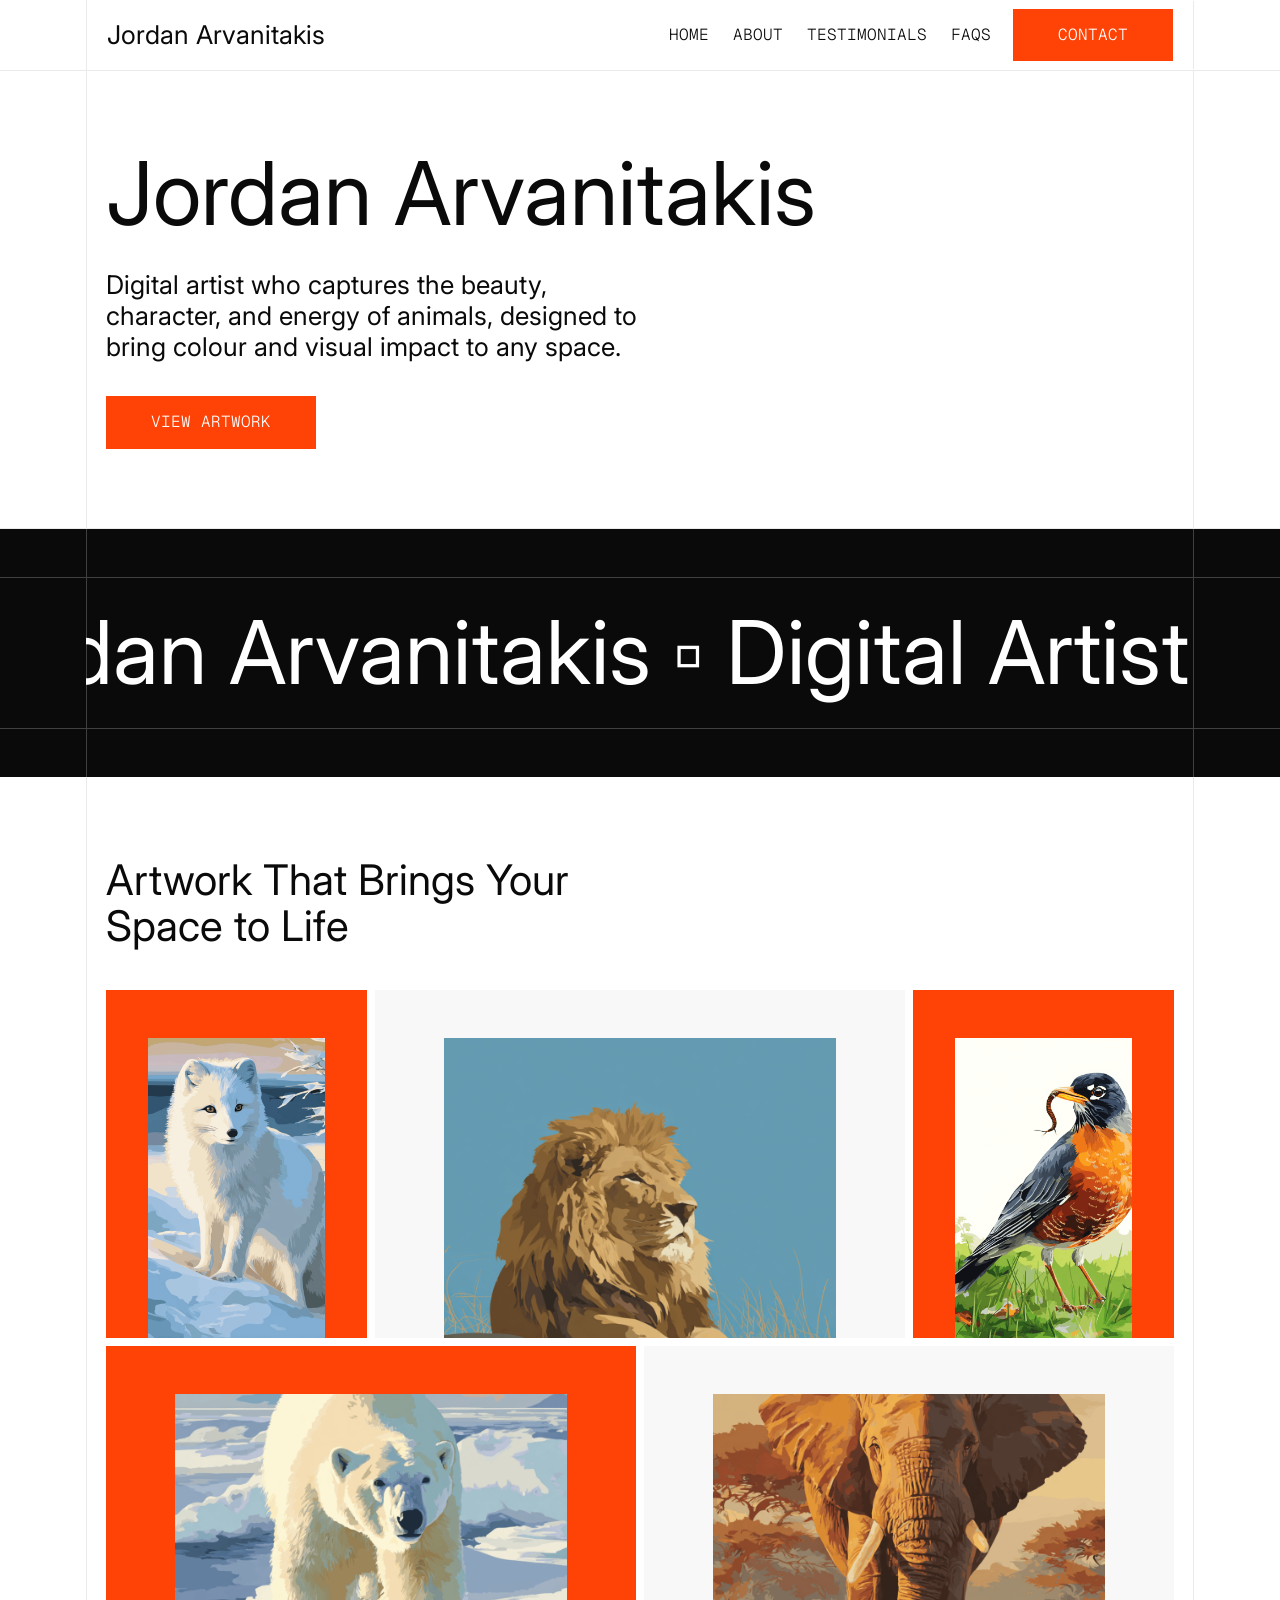
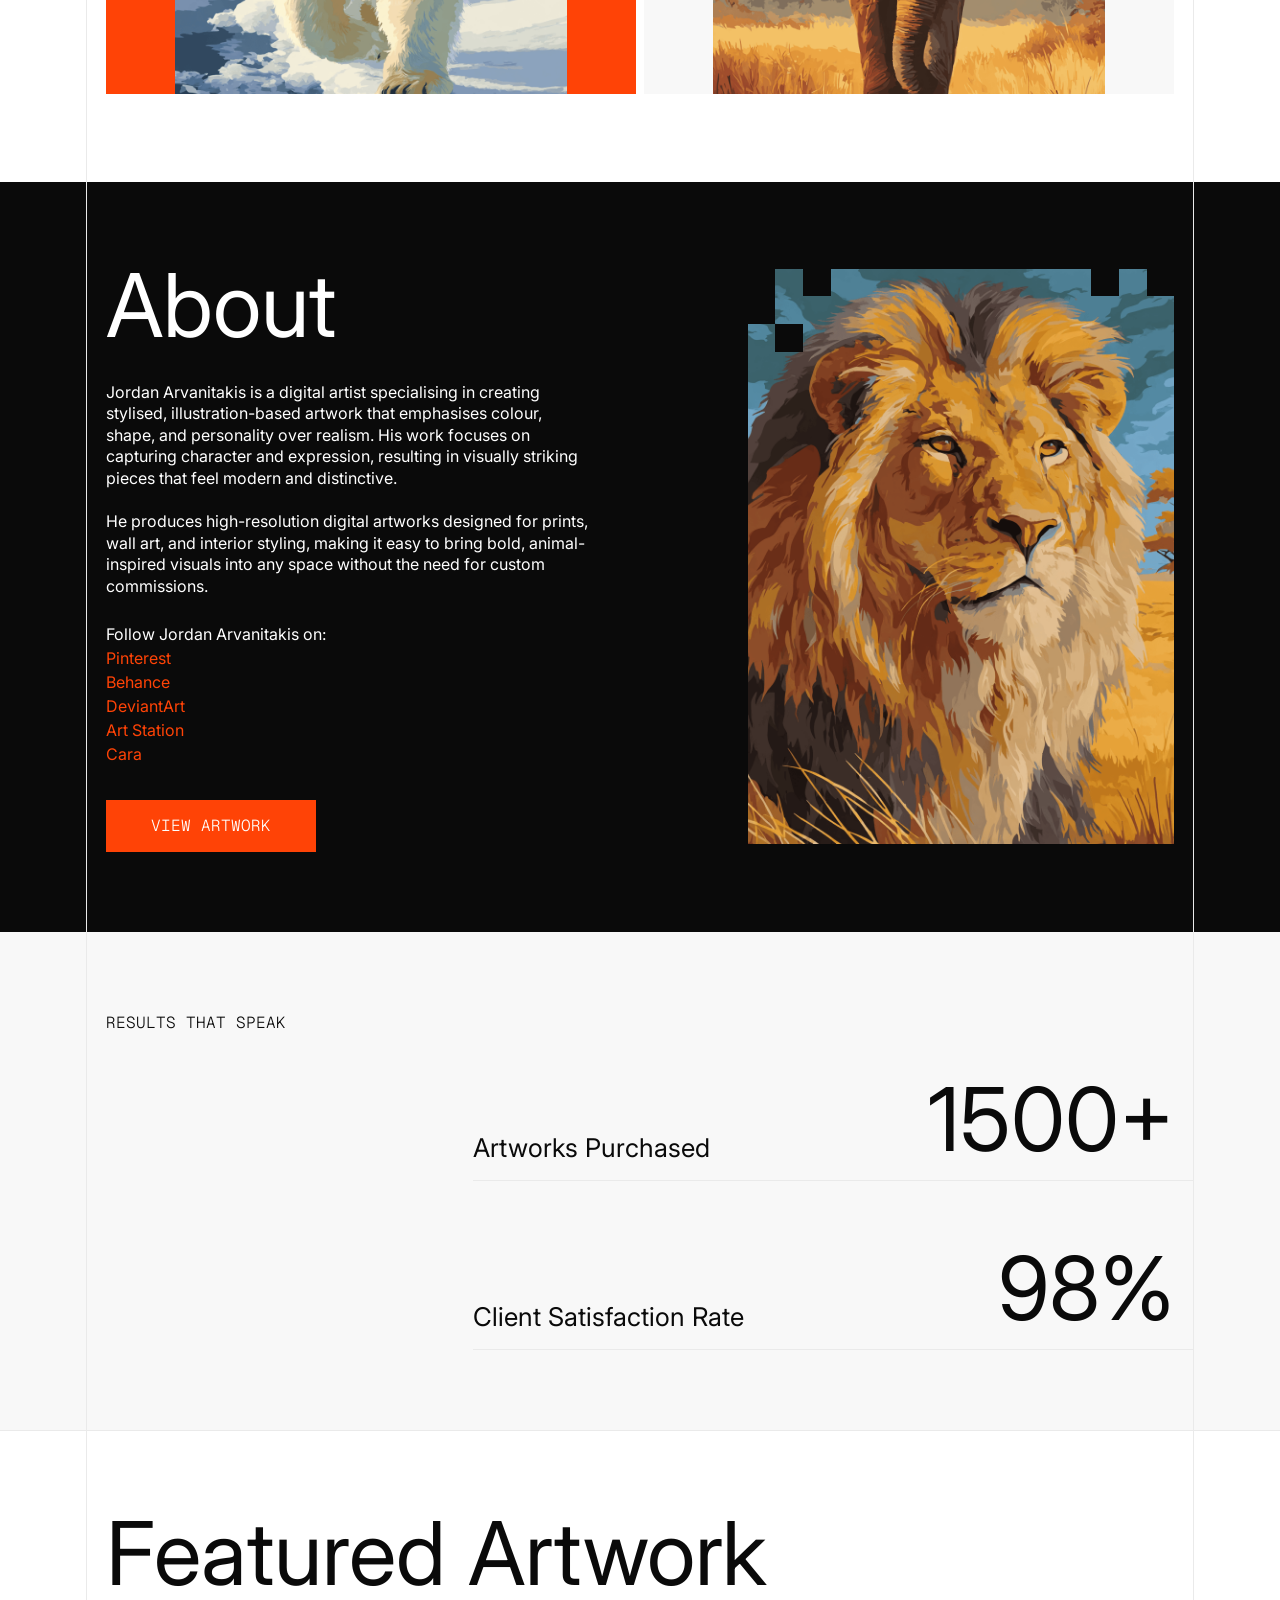
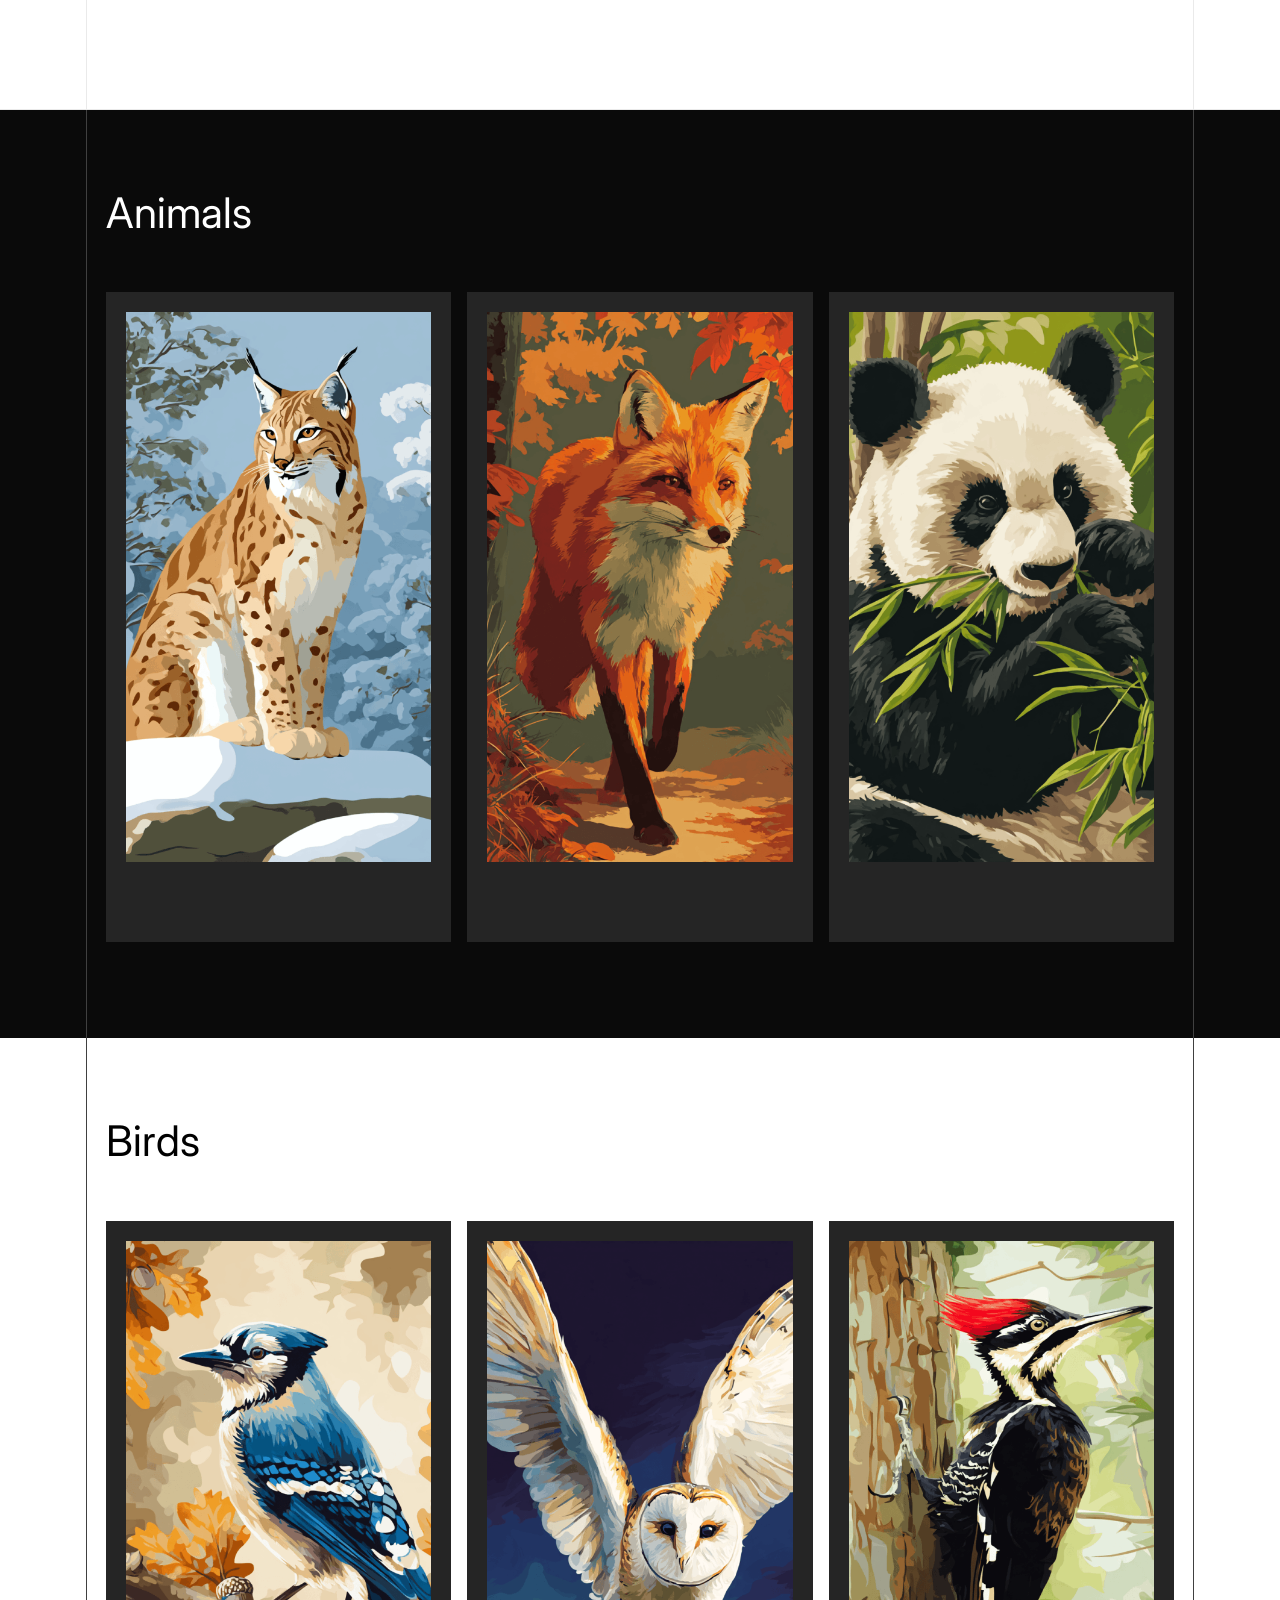
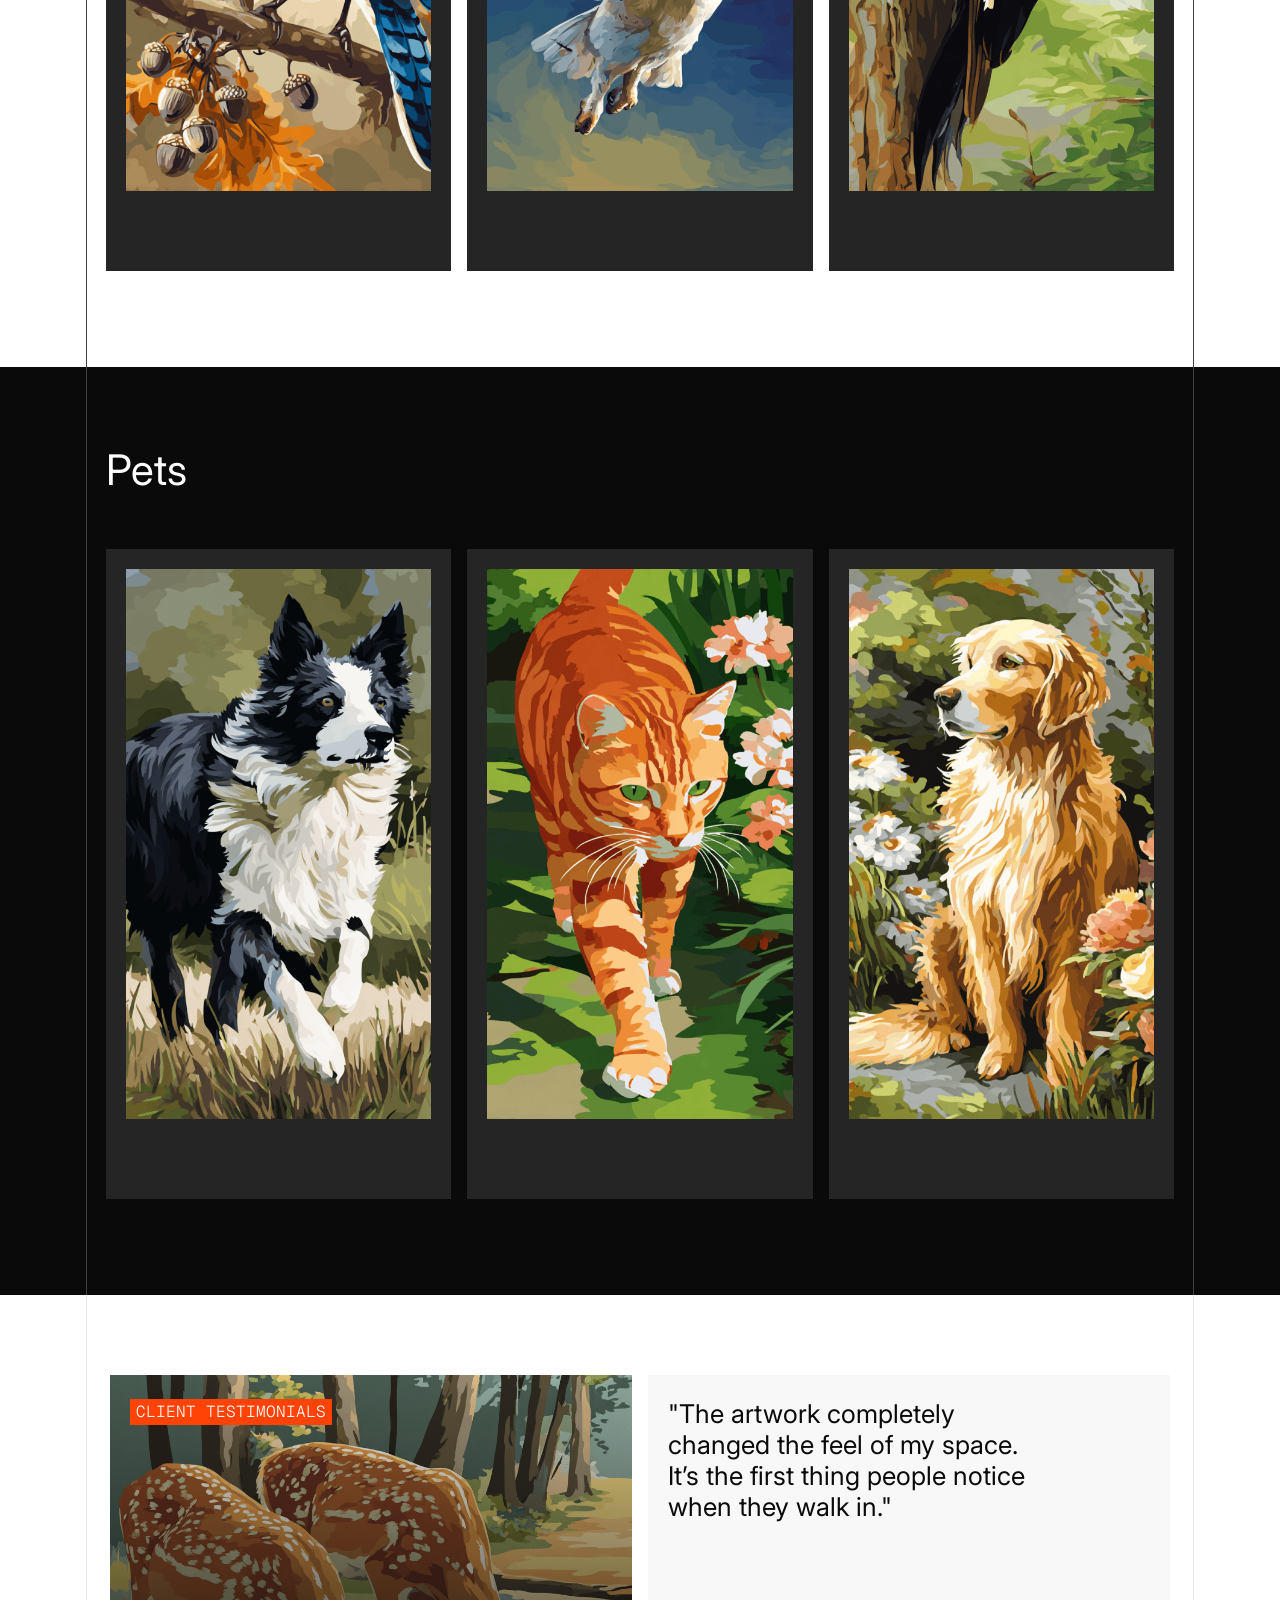
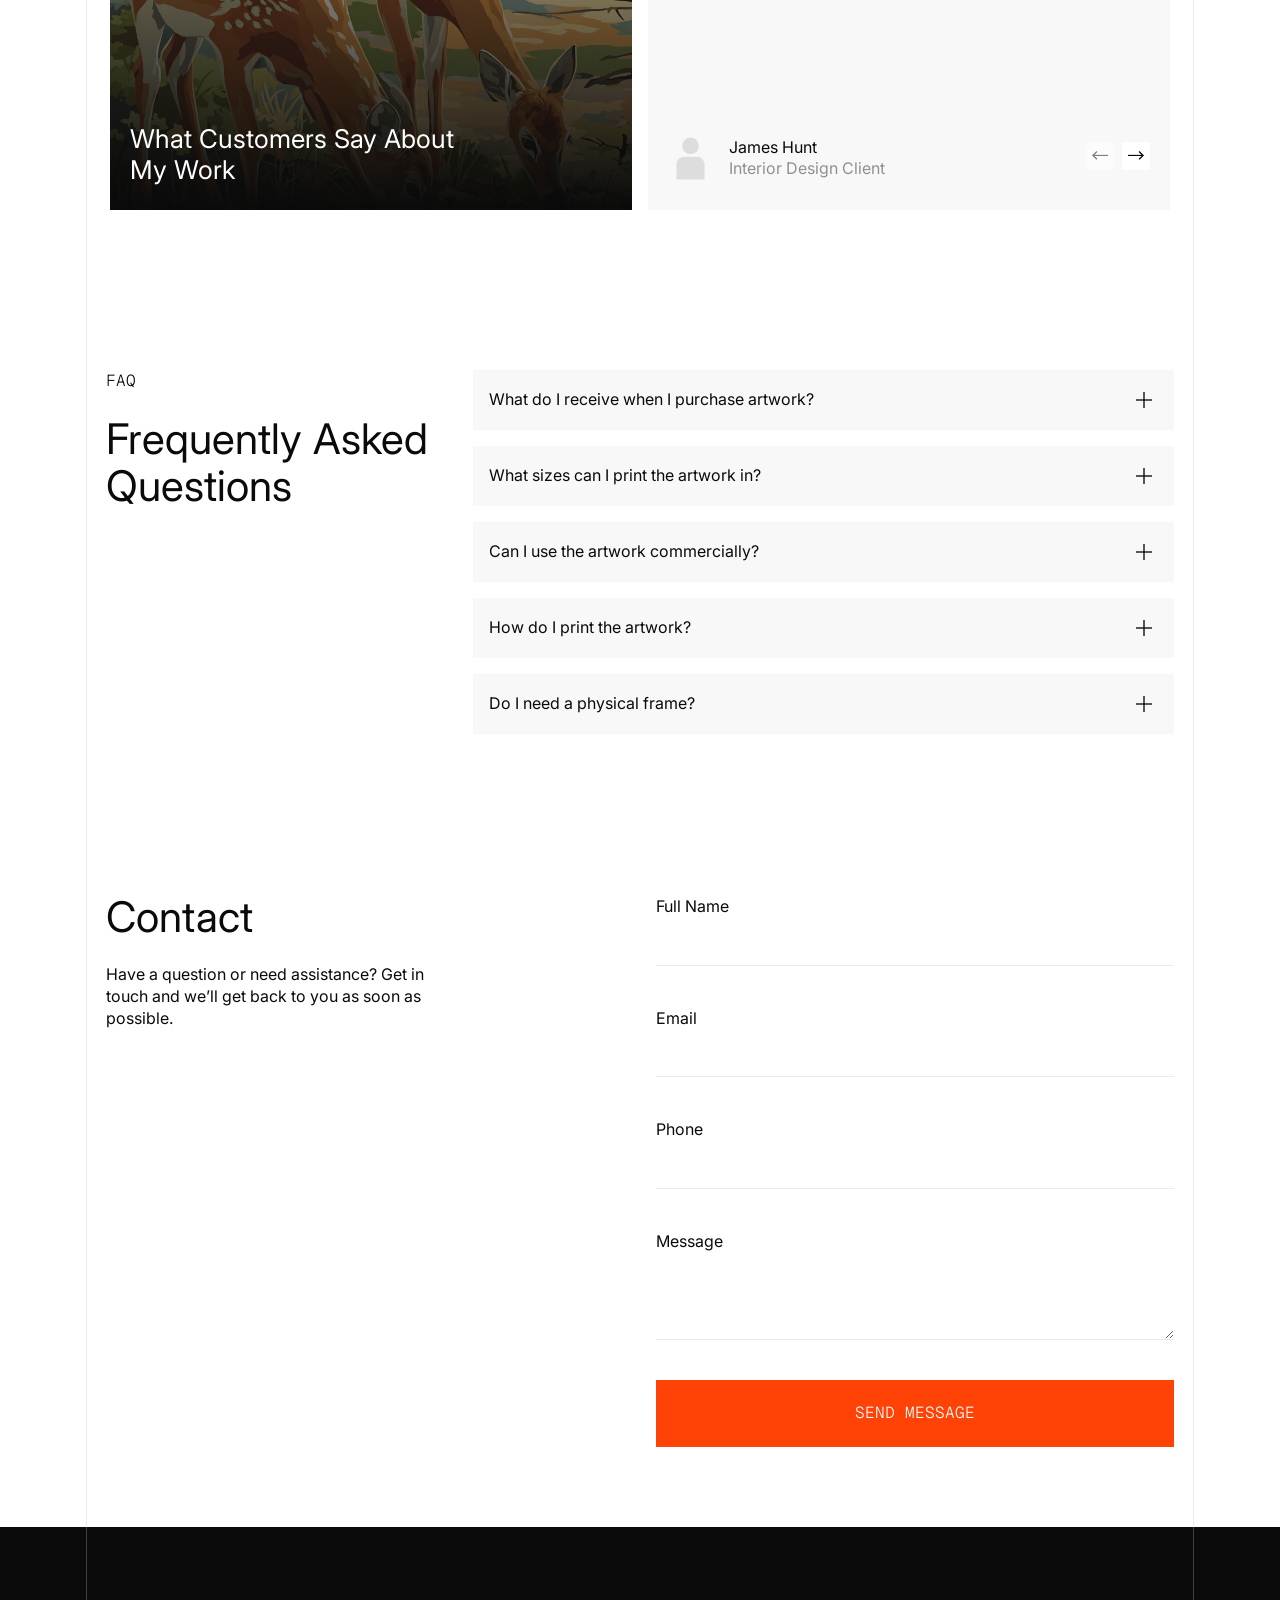
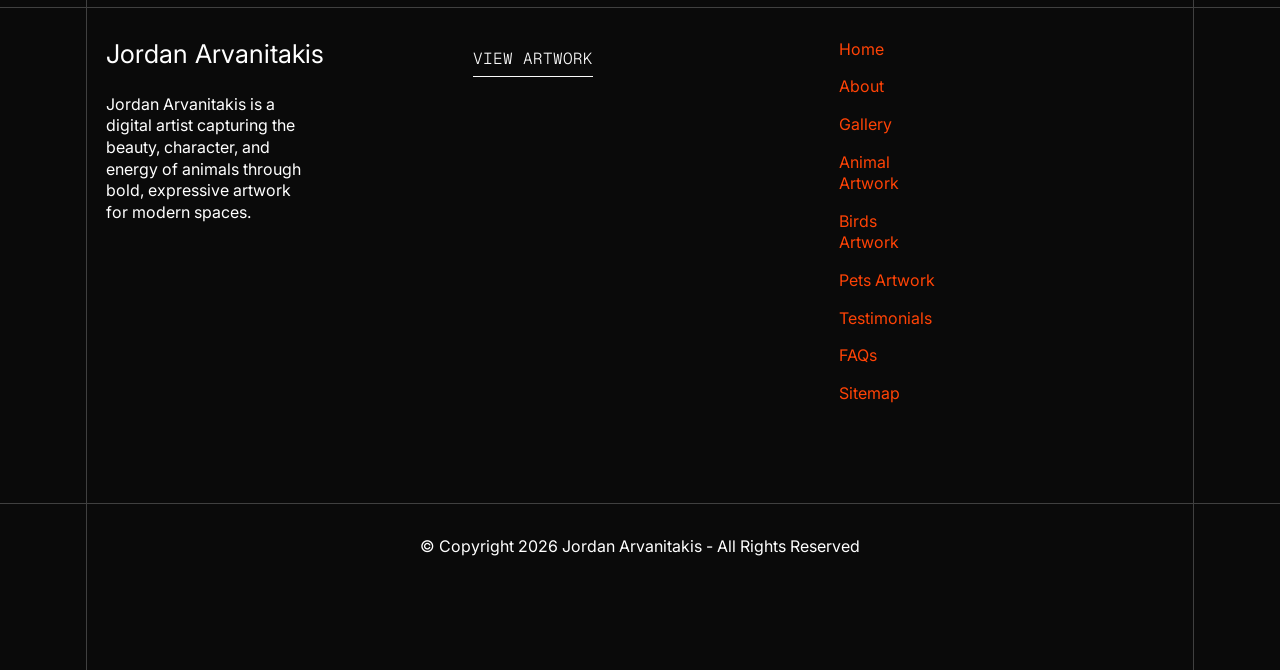
==== commit 3d669079: "Update index.html" ====
--- a/index.html
+++ b/index.html
@@ -21,7 +21,7 @@
   <noscript><link rel="stylesheet" href="https://fonts.googleapis.com/css?family=Inter:100,200,300,400,500,600,700,800,900,100i,200i,300i,400i,500i,600i,700i,800i,900i&display=swap"></noscript>
   <link rel="preload" href="https://fonts.googleapis.com/css?family=Geist+Mono:100,200,300,400,500,600,700,800,900&display=swap" as="style" onload="this.onload=null;this.rel='stylesheet'">
   <noscript><link rel="stylesheet" href="https://fonts.googleapis.com/css?family=Geist+Mono:100,200,300,400,500,600,700,800,900&display=swap"></noscript>
-  <link rel="preload" as="style" href="assets/mobirise/css/mbr-additional.css?v=1OMVbz"><link rel="stylesheet" href="assets/mobirise/css/mbr-additional.css?v=1OMVbz" type="text/css">
+  <link rel="preload" as="style" href="assets/mobirise/css/mbr-additional.css?v=sjGJCA"><link rel="stylesheet" href="assets/mobirise/css/mbr-additional.css?v=sjGJCA" type="text/css">
 
   
   <meta name="google-site-verification" content="f8q4FgjmAoF-cFjdbqZAluXVYuBTKn4Tgm8tAEx5ZVU" />
@@ -224,8 +224,6 @@
                                  <p class="mbr-text mbr-fonts-style display-7"><a href="https://www.deviantart.com/jordan-arvanitakis">DeviantArt</a>
                                 </p><br>
                                  <p class="mbr-text mbr-fonts-style display-7"><a href="https://www.artstation.com/jordan-arvanitakis" class="text-primary">Art Station</a>
-                                </p><br>
-                                 <p class="mbr-text mbr-fonts-style display-7"><a href="https://www.flickr.com/people/jordan-arvanitakis1/" class="text-primary">Flickr</a>
                                 </p><br>
                                  <p class="mbr-text mbr-fonts-style display-7"><a href="https://cara.app/jordan-arvanitakis" class="text-primary">Cara</a>
                                 </p>
@@ -792,7 +790,7 @@
                         <div class="col-12 col-lg-6">
                             <div class="mbr-form form-wrap middle-radius" data-form-type="formoid">
 <!--Formbuilder Form-->
-<form action="https://mobirise.eu/" method="POST" class="mbr-form form-with-styler" data-form-title="Form Name"><input type="hidden" name="email" data-form-email="true" value="6H3eDjk749IJxIrKEaYuMwBdqxtRc2VtFyZgylAZiUwygcm7xSD2Jl1bO8cKEXbW9vuIafHPBYsQTru7KmhtUGu/eb4kXVIiOKxZ6+5cd7iXAFvoOX0EjYdxWMpiT4I+.B7VfNvXZadbLJg9CPzXop1PsNmJnSS0OY/9ppWaN/NiJBusjQ8+AGHi3c0F2TyPtiOE6+JXZYKrvtPKJQ+wiK8zbItVnHX47HBsF2SkXi/bfJg43Wn6e7td3j2RaiTLp">
+<form action="https://mobirise.eu/" method="POST" class="mbr-form form-with-styler" data-form-title="Form Name"><input type="hidden" name="email" data-form-email="true" value="n+1JgVpj5JDV3exeeAWcKYClrPnGa6Op+xWLbM9TGTiPEMT6vcCNcYAkT9PiVvTl6q+fJOw2s6fp3keO7VCgIA8oHokSgn1/yTwXv6ZVuthkIqRNYA/i4F2H19MFb328.SarUpCqPyriSlKgZZ9Y8pt/D1fLSbIHTmpCJfmZ96GNG02B4xjBq7rG4IXC1axbE+sFrby9YUbWysh1esgQ23Jbd6kJxl2qkifVrtrO1e15lCNk985M6wVy6gNdB6vfP">
 <div class="row">
 <div hidden="hidden" data-form-alert="" class="alert alert-success col-12">Thank you. We will get in touch with you shortly.</div>
 <div hidden="hidden" data-form-alert-danger="" class="alert alert-danger col-12"> Oops...! some problem! </div>
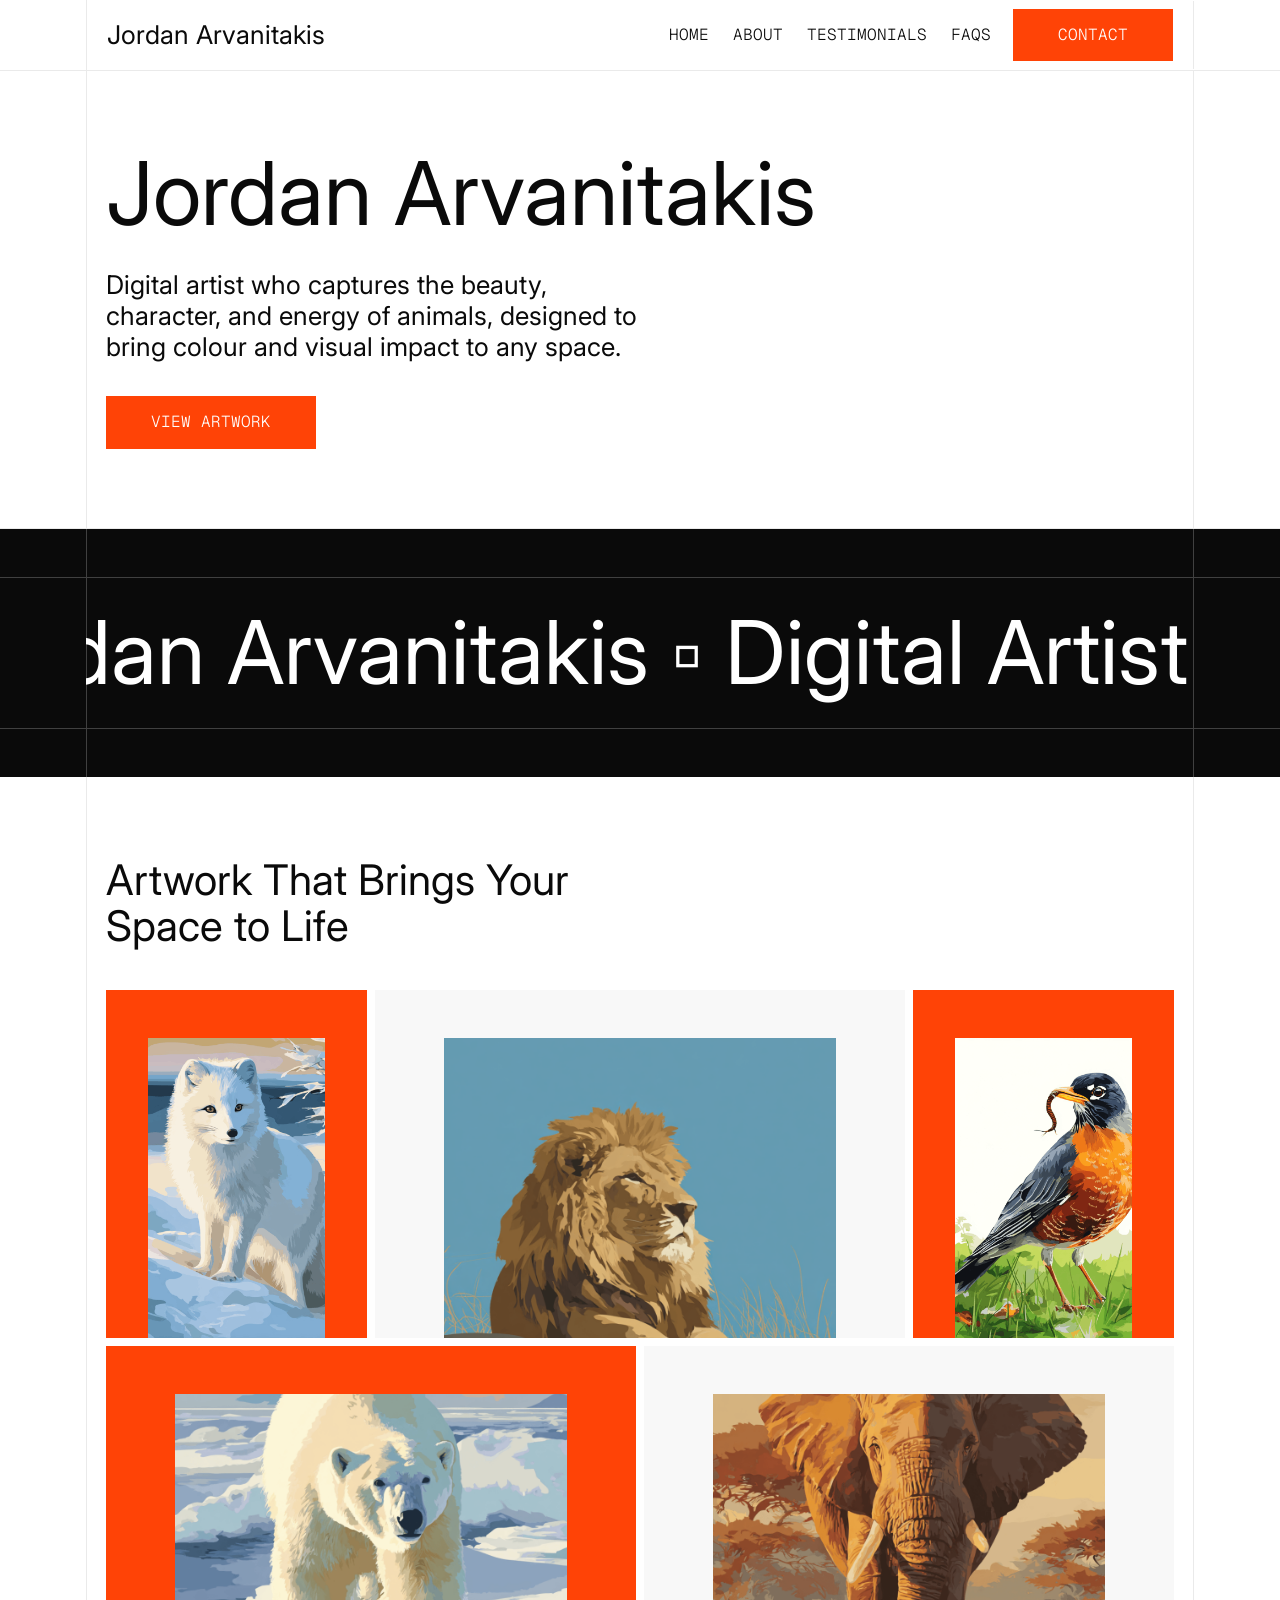
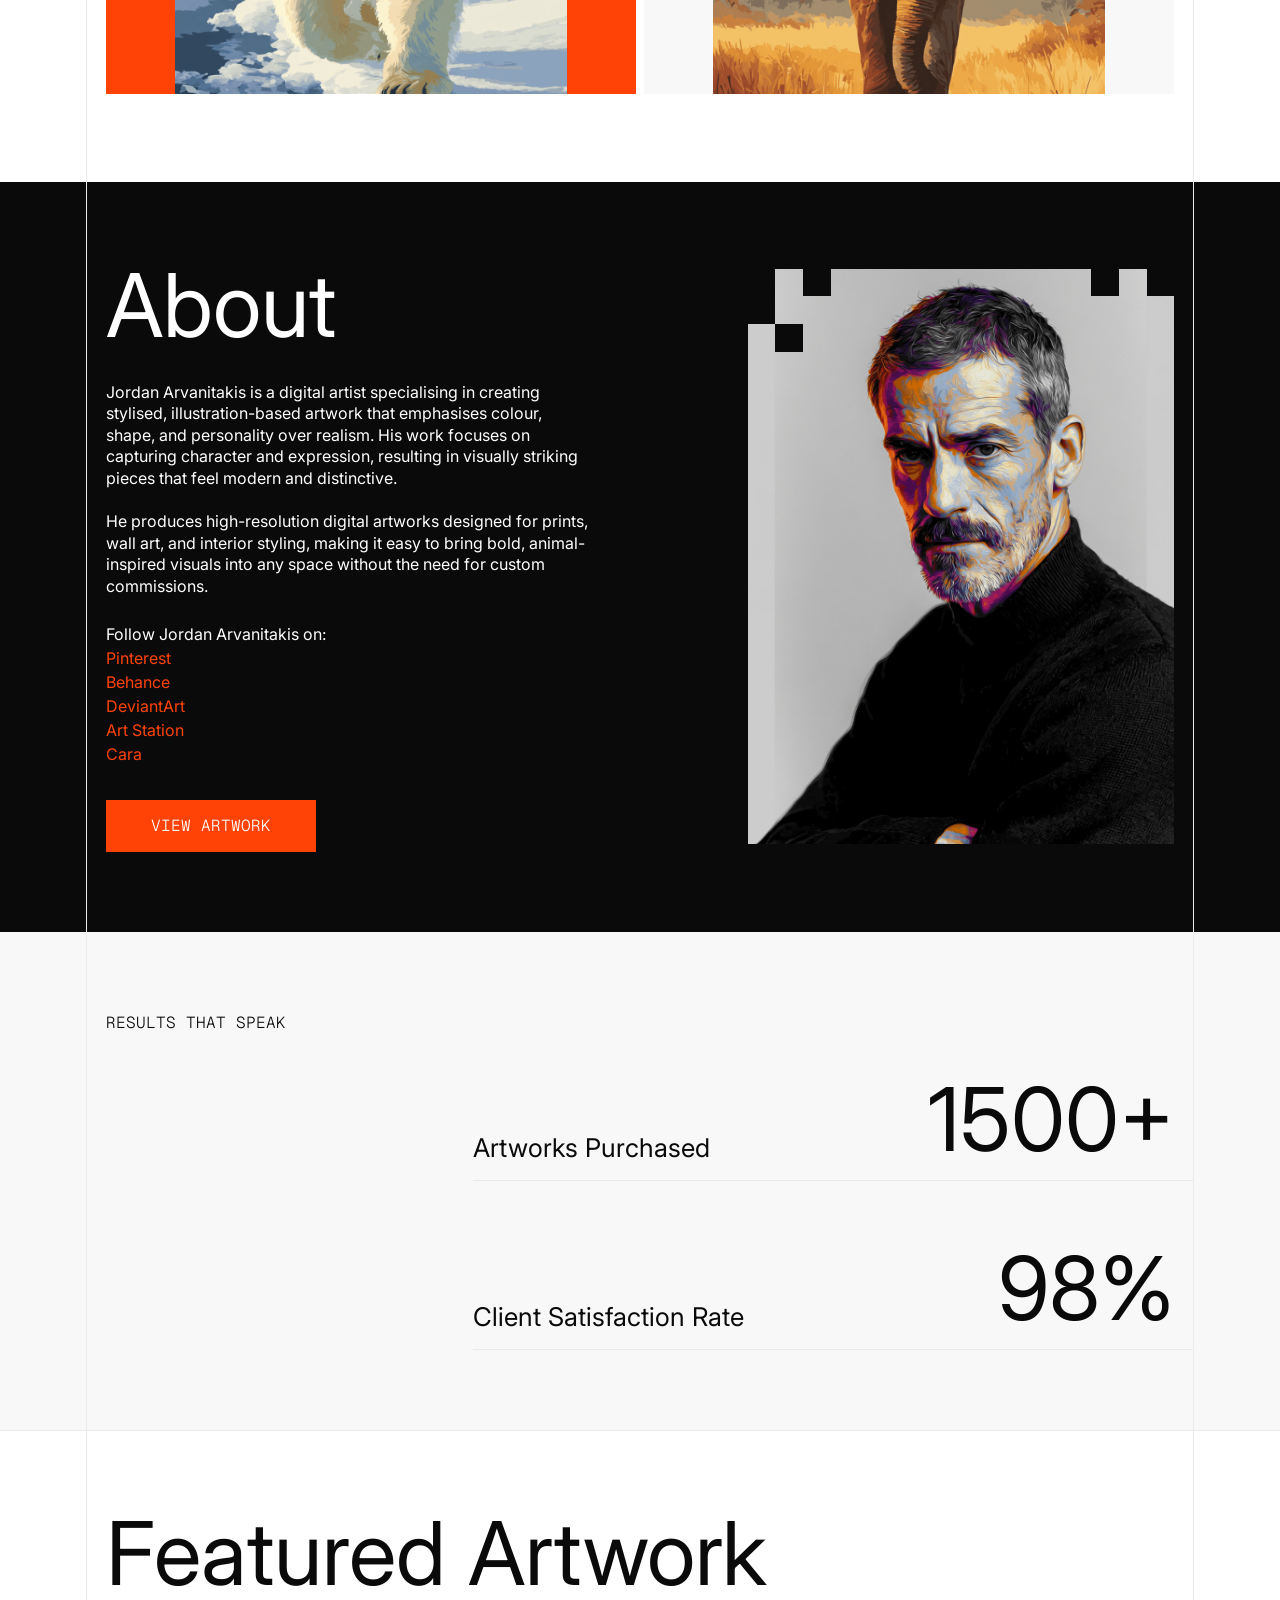
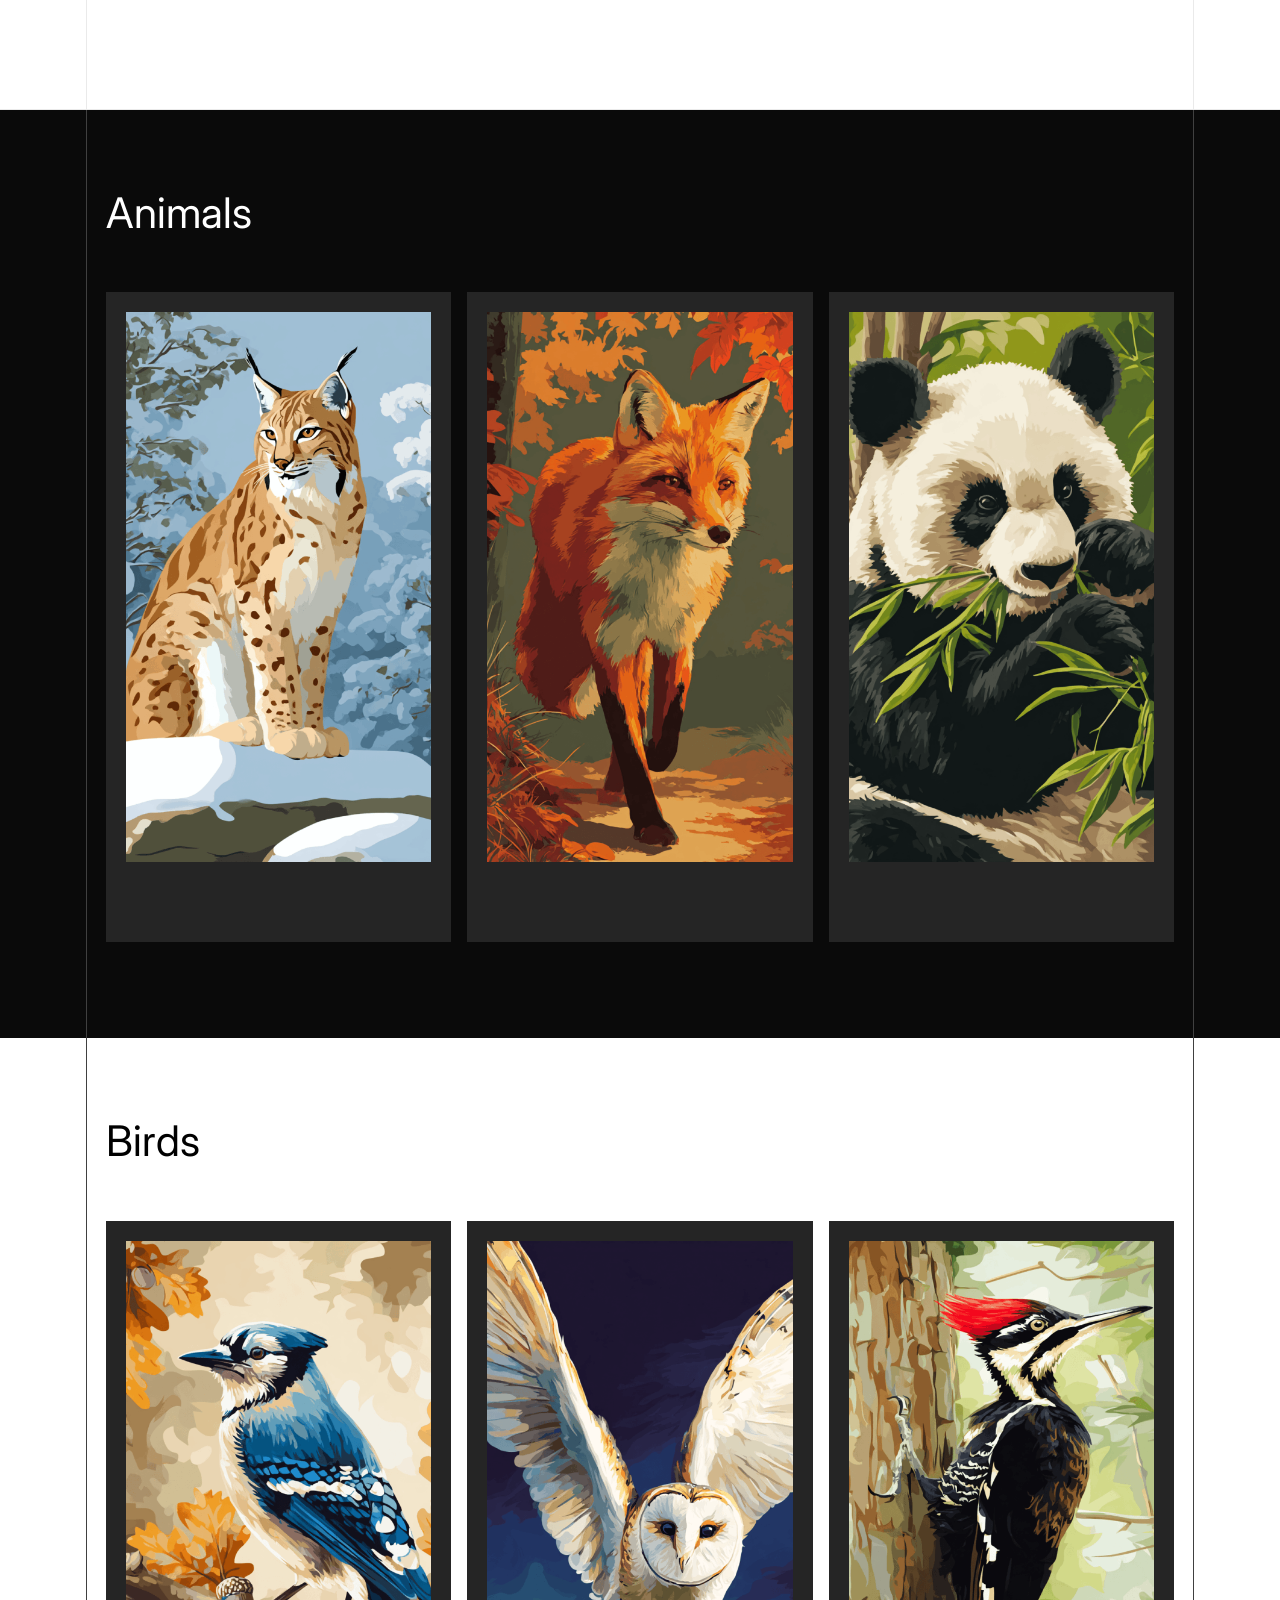
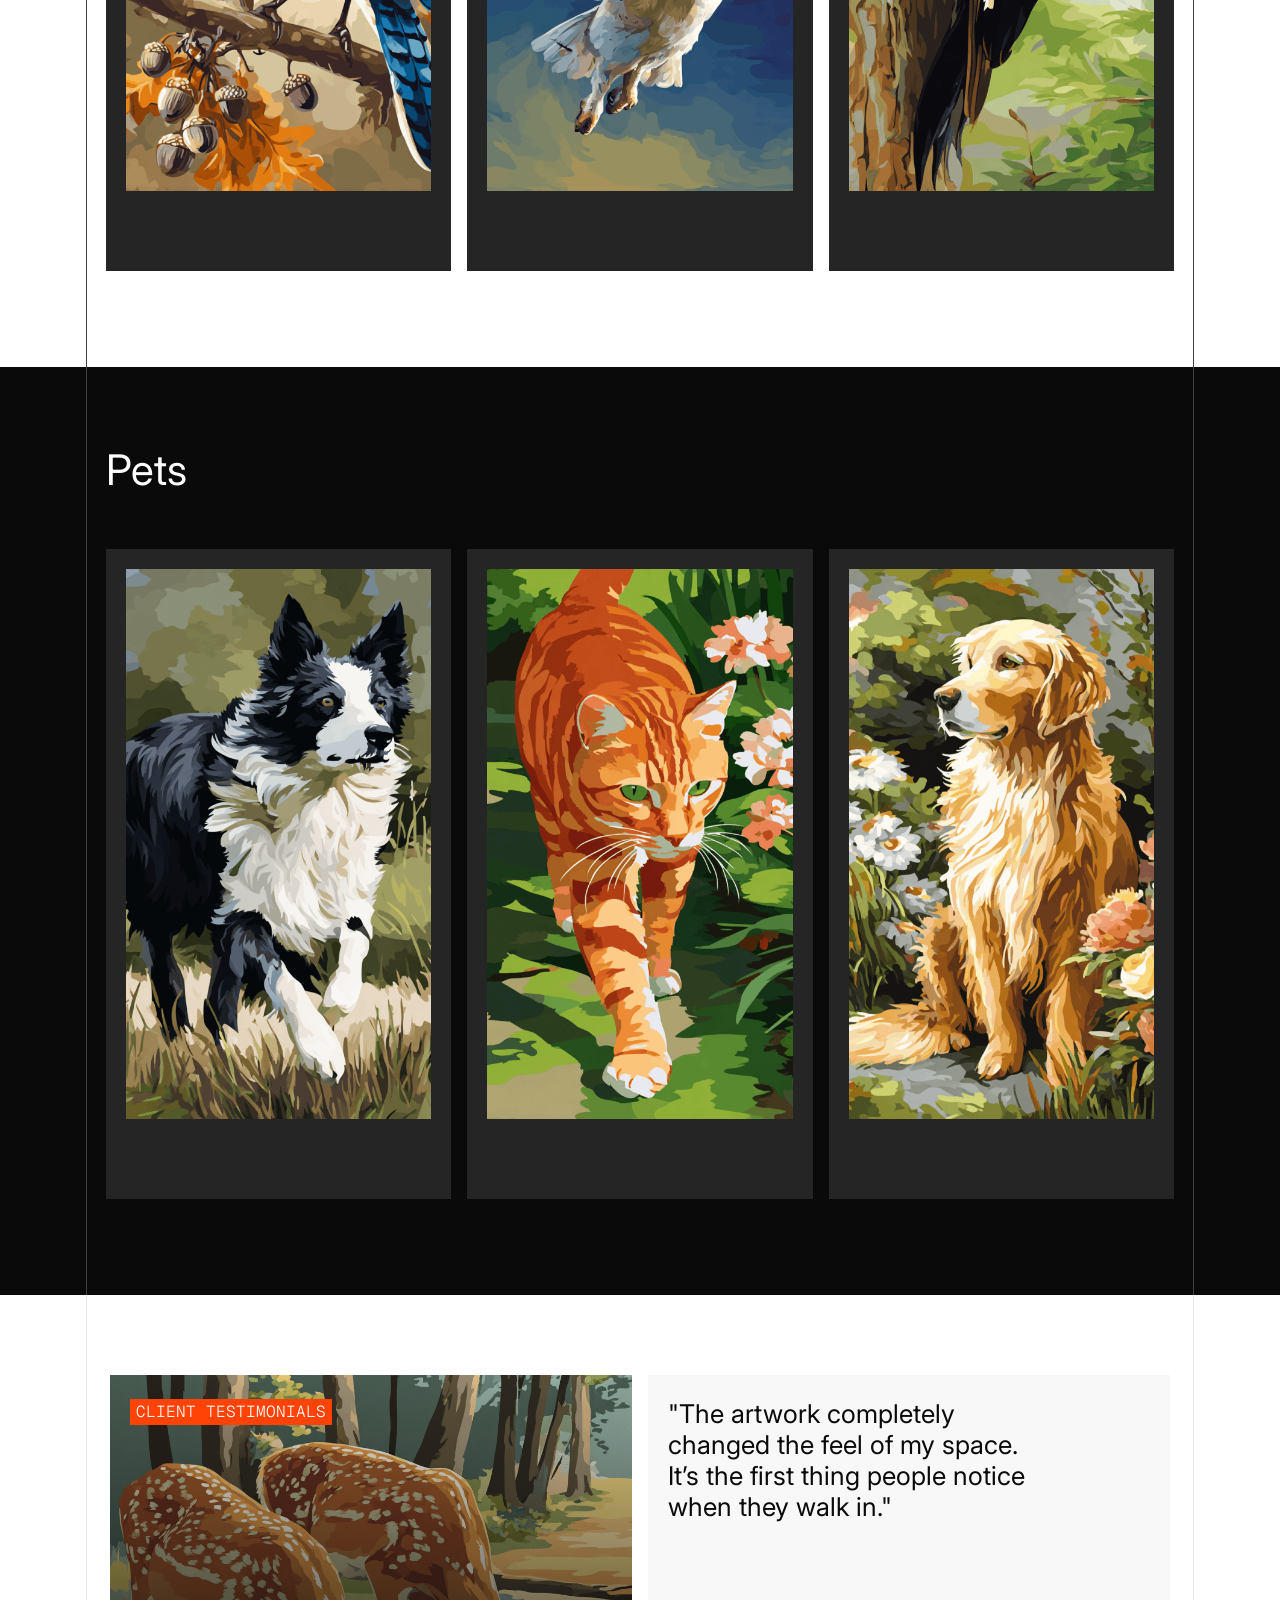
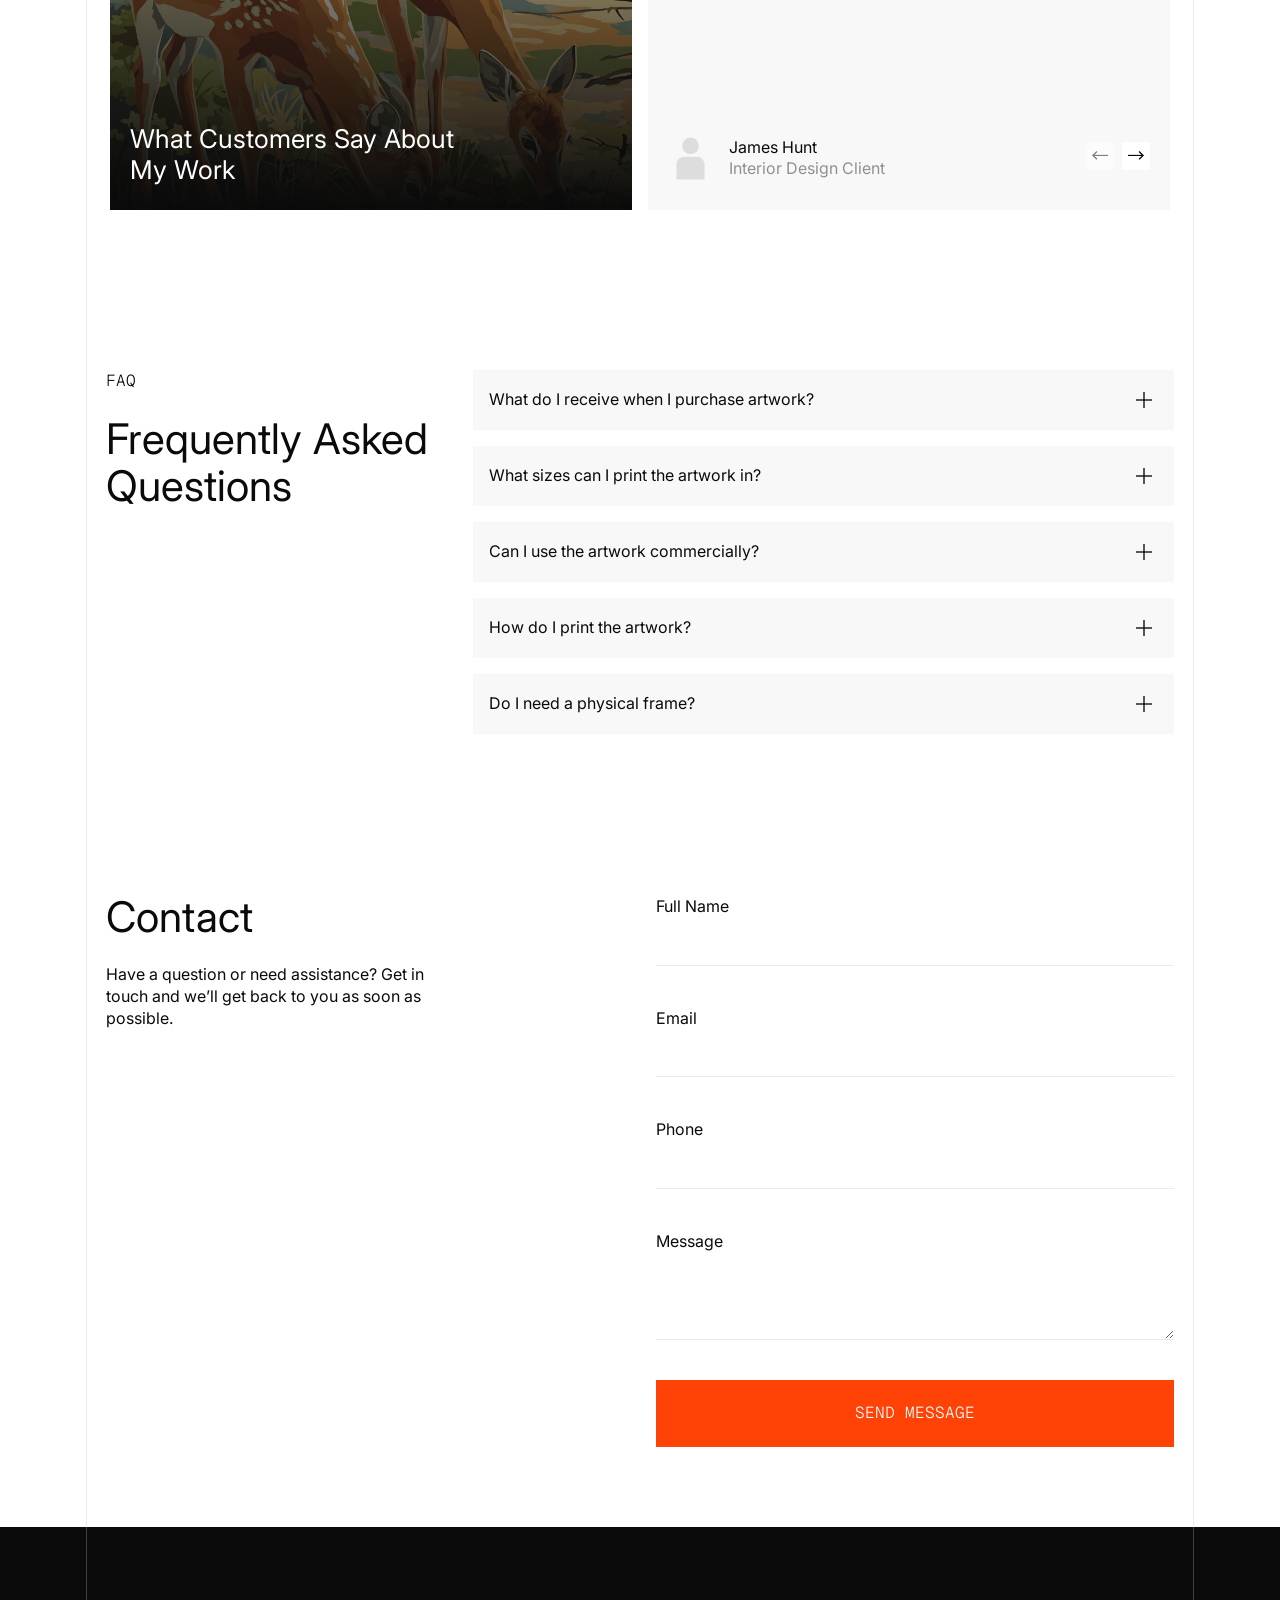
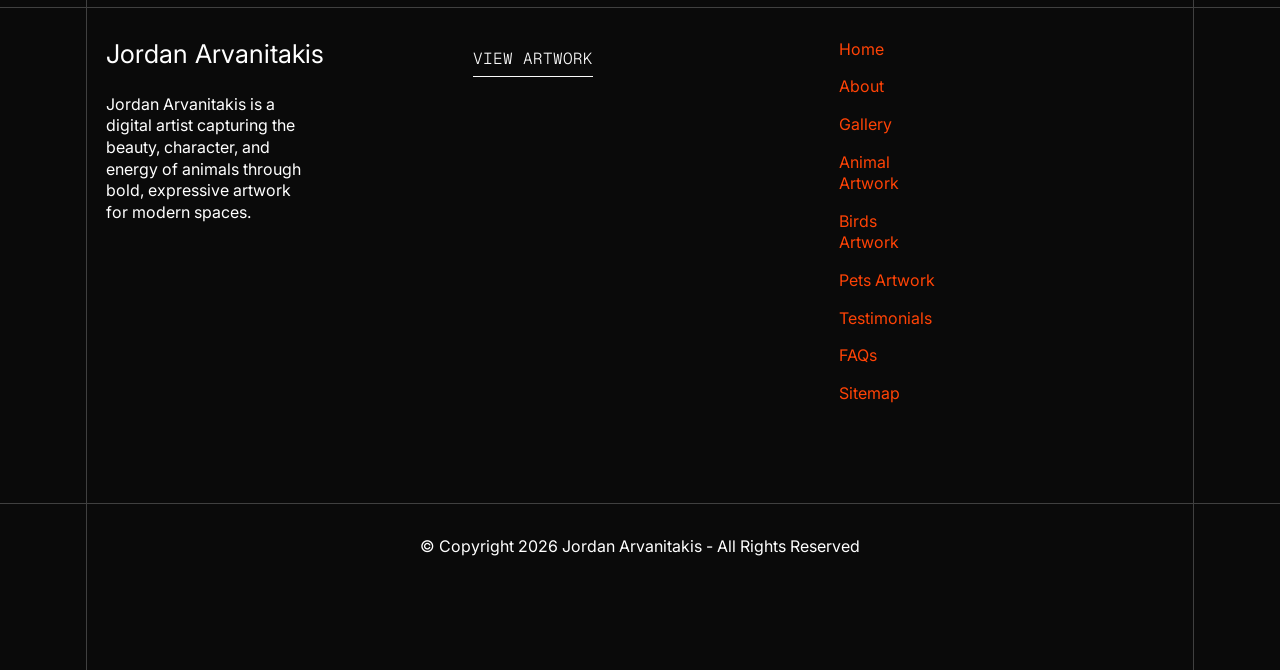
==== commit a20a59dc: "Added Jordan's Portrait" ====
--- a/index.html
+++ b/index.html
@@ -21,7 +21,7 @@
   <noscript><link rel="stylesheet" href="https://fonts.googleapis.com/css?family=Inter:100,200,300,400,500,600,700,800,900,100i,200i,300i,400i,500i,600i,700i,800i,900i&display=swap"></noscript>
   <link rel="preload" href="https://fonts.googleapis.com/css?family=Geist+Mono:100,200,300,400,500,600,700,800,900&display=swap" as="style" onload="this.onload=null;this.rel='stylesheet'">
   <noscript><link rel="stylesheet" href="https://fonts.googleapis.com/css?family=Geist+Mono:100,200,300,400,500,600,700,800,900&display=swap"></noscript>
-  <link rel="preload" as="style" href="assets/mobirise/css/mbr-additional.css?v=sjGJCA"><link rel="stylesheet" href="assets/mobirise/css/mbr-additional.css?v=sjGJCA" type="text/css">
+  <link rel="preload" as="style" href="assets/mobirise/css/mbr-additional.css?v=2vLykO"><link rel="stylesheet" href="assets/mobirise/css/mbr-additional.css?v=2vLykO" type="text/css">
 
   
   <meta name="google-site-verification" content="f8q4FgjmAoF-cFjdbqZAluXVYuBTKn4Tgm8tAEx5ZVU" />
@@ -249,7 +249,7 @@
                                     <div class="item-decor"></div>
                                 </div>
                                 <div class="image-wrap">
-                                    <img src="assets/images/lion.png-960x1200.png" alt="image of a lion">
+                                    <img src="assets/images/jordan-arvanitakis.png-928x1232.png" alt="image of Jordan Arvanitakis">
                                 </div>
                             </div>
                         </div>
@@ -790,7 +790,7 @@
                         <div class="col-12 col-lg-6">
                             <div class="mbr-form form-wrap middle-radius" data-form-type="formoid">
 <!--Formbuilder Form-->
-<form action="https://mobirise.eu/" method="POST" class="mbr-form form-with-styler" data-form-title="Form Name"><input type="hidden" name="email" data-form-email="true" value="n+1JgVpj5JDV3exeeAWcKYClrPnGa6Op+xWLbM9TGTiPEMT6vcCNcYAkT9PiVvTl6q+fJOw2s6fp3keO7VCgIA8oHokSgn1/yTwXv6ZVuthkIqRNYA/i4F2H19MFb328.SarUpCqPyriSlKgZZ9Y8pt/D1fLSbIHTmpCJfmZ96GNG02B4xjBq7rG4IXC1axbE+sFrby9YUbWysh1esgQ23Jbd6kJxl2qkifVrtrO1e15lCNk985M6wVy6gNdB6vfP">
+<form action="https://mobirise.eu/" method="POST" class="mbr-form form-with-styler" data-form-title="Form Name"><input type="hidden" name="email" data-form-email="true" value="fSiO+tRijs/XKl1awOsWYi8R9F0mTBAv19xecw3ghwerKYhQnL1WG1QlzM7rtvqdk6UfGdr8LiRVn6gHJNSioN4Np6YWRZlaoNVL2r4Oatmgu2VnqvTfGUXpxpaUCFqy.5hG7Xlr0zVCVIz5P8mK+NkHskd6fxIw7cqxgYyTFqCW8sCDmGj/hKd+1tTyFPZrZh1CG3KMqeZnm+10Lp1pU3Pa2b6GlOc3p5GXbkvOi4HUiszNjnXj9pA5Qr1JhEmsM">
 <div class="row">
 <div hidden="hidden" data-form-alert="" class="alert alert-success col-12">Thank you. We will get in touch with you shortly.</div>
 <div hidden="hidden" data-form-alert-danger="" class="alert alert-danger col-12"> Oops...! some problem! </div>
